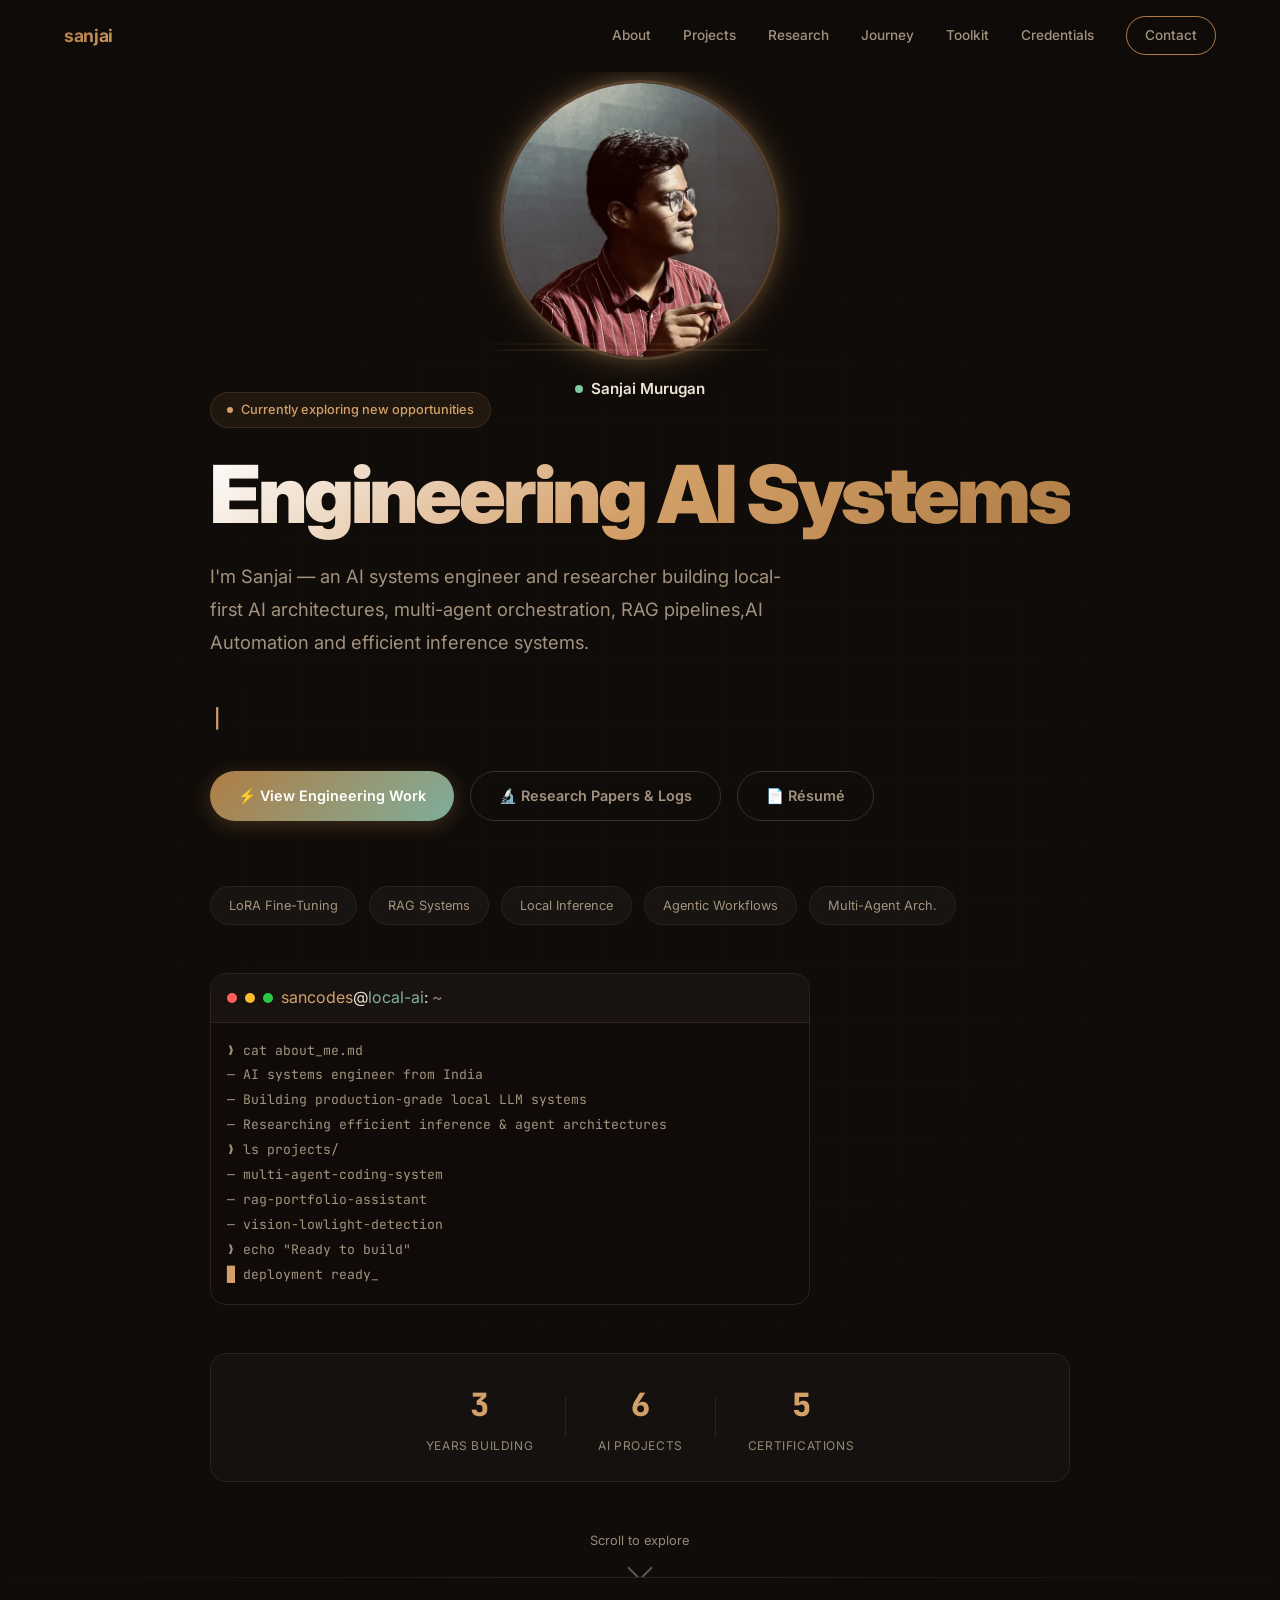
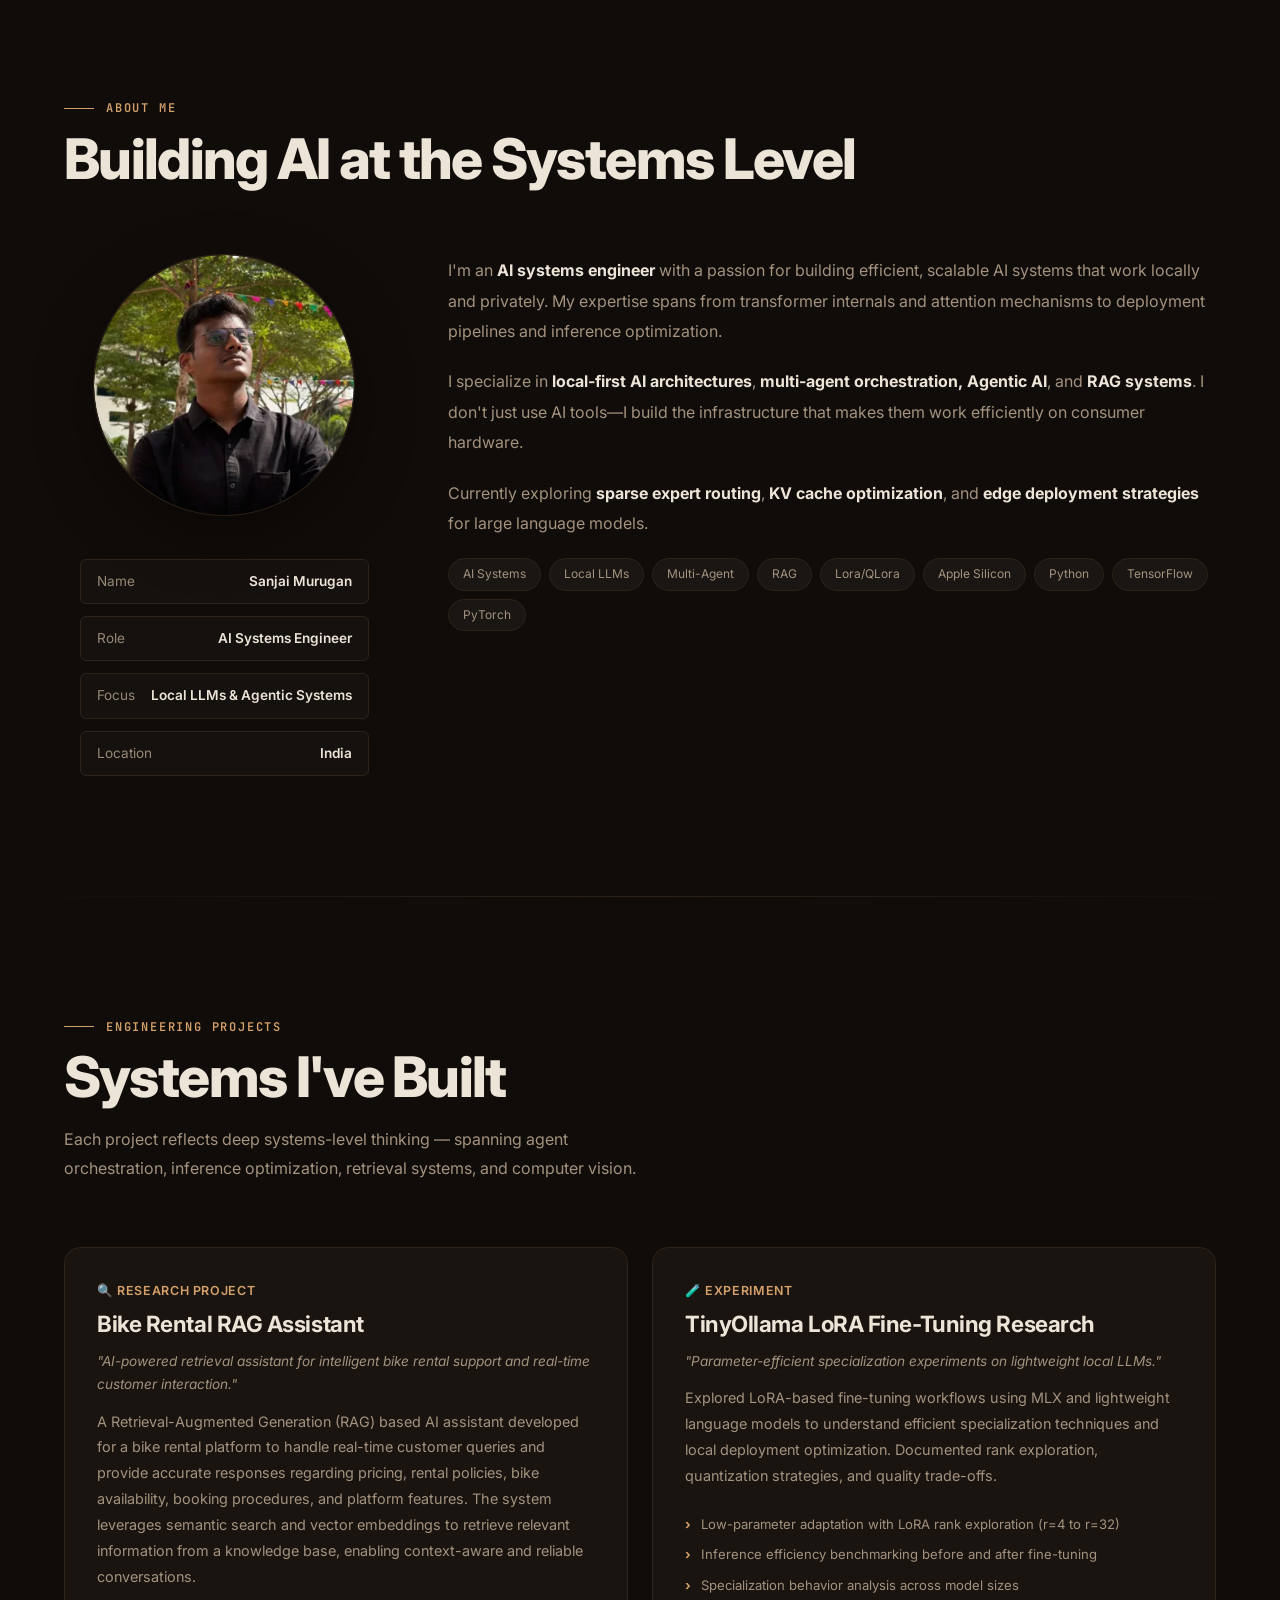
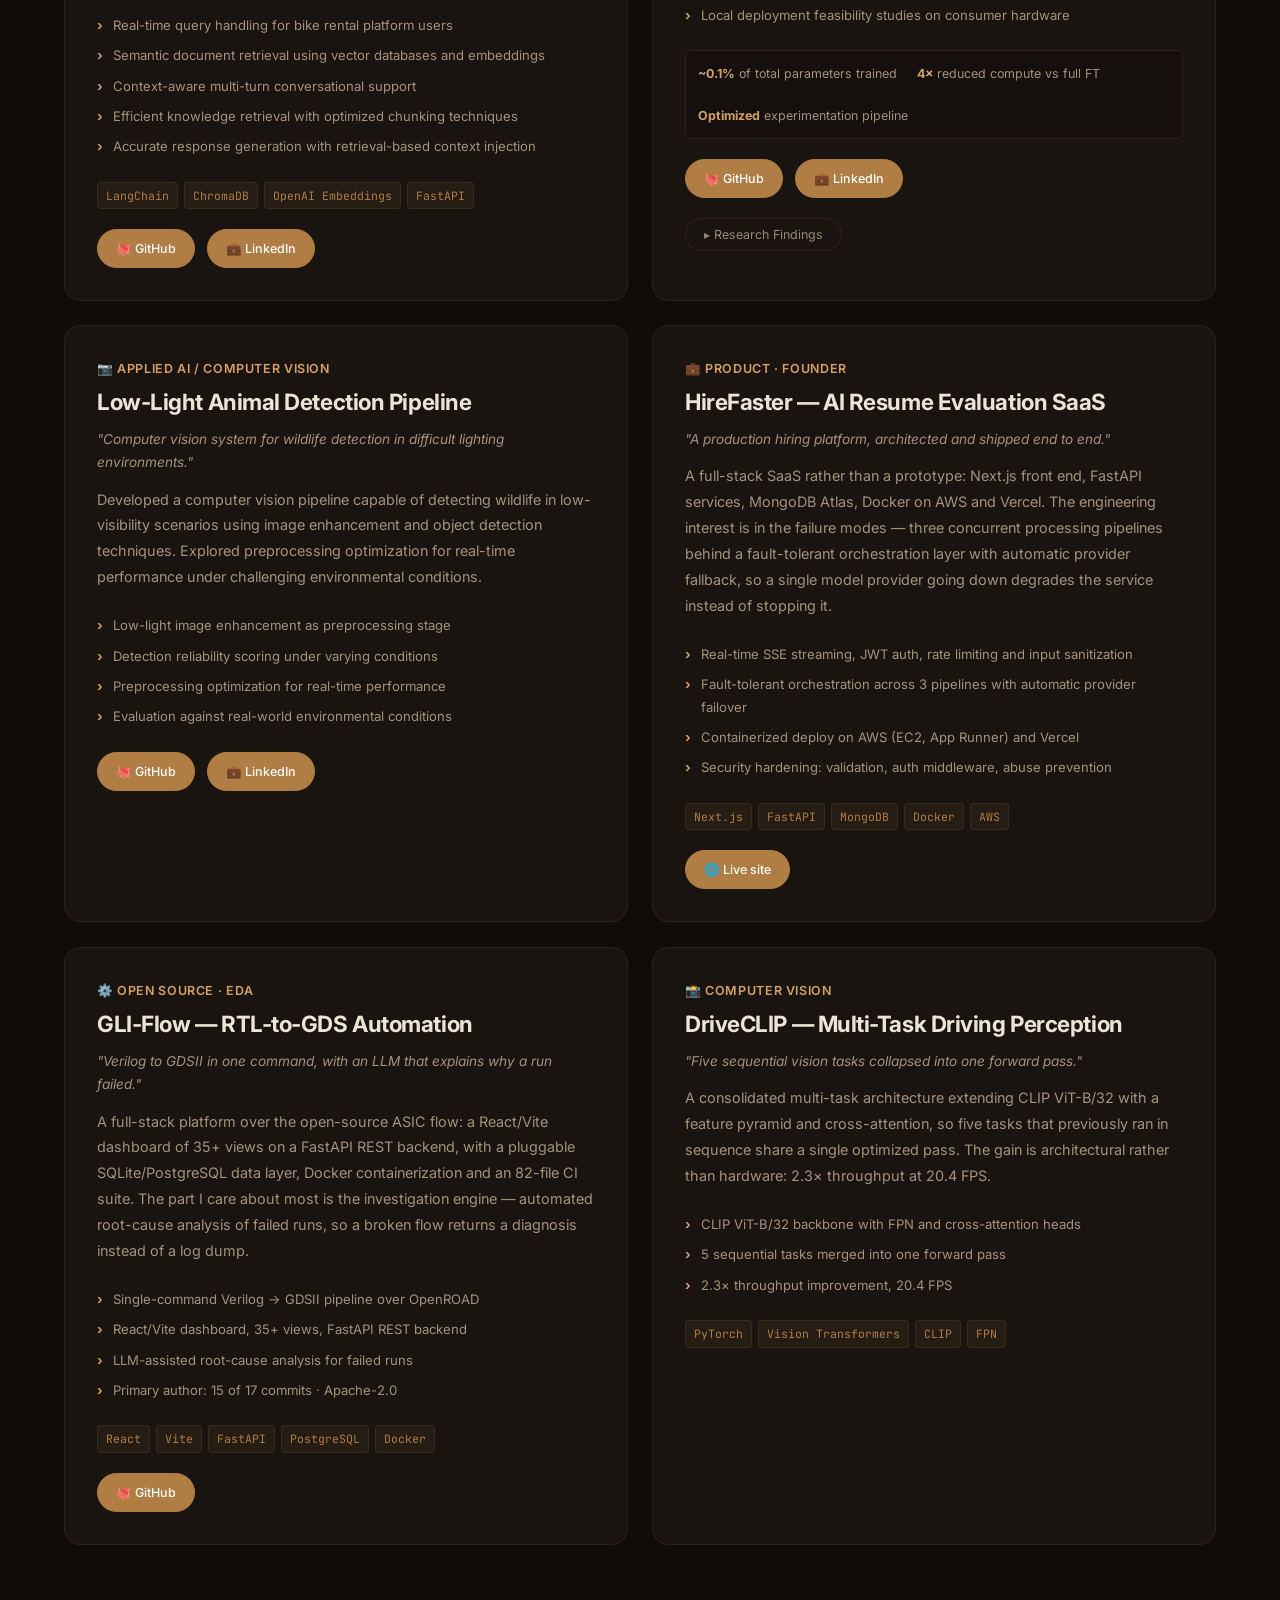
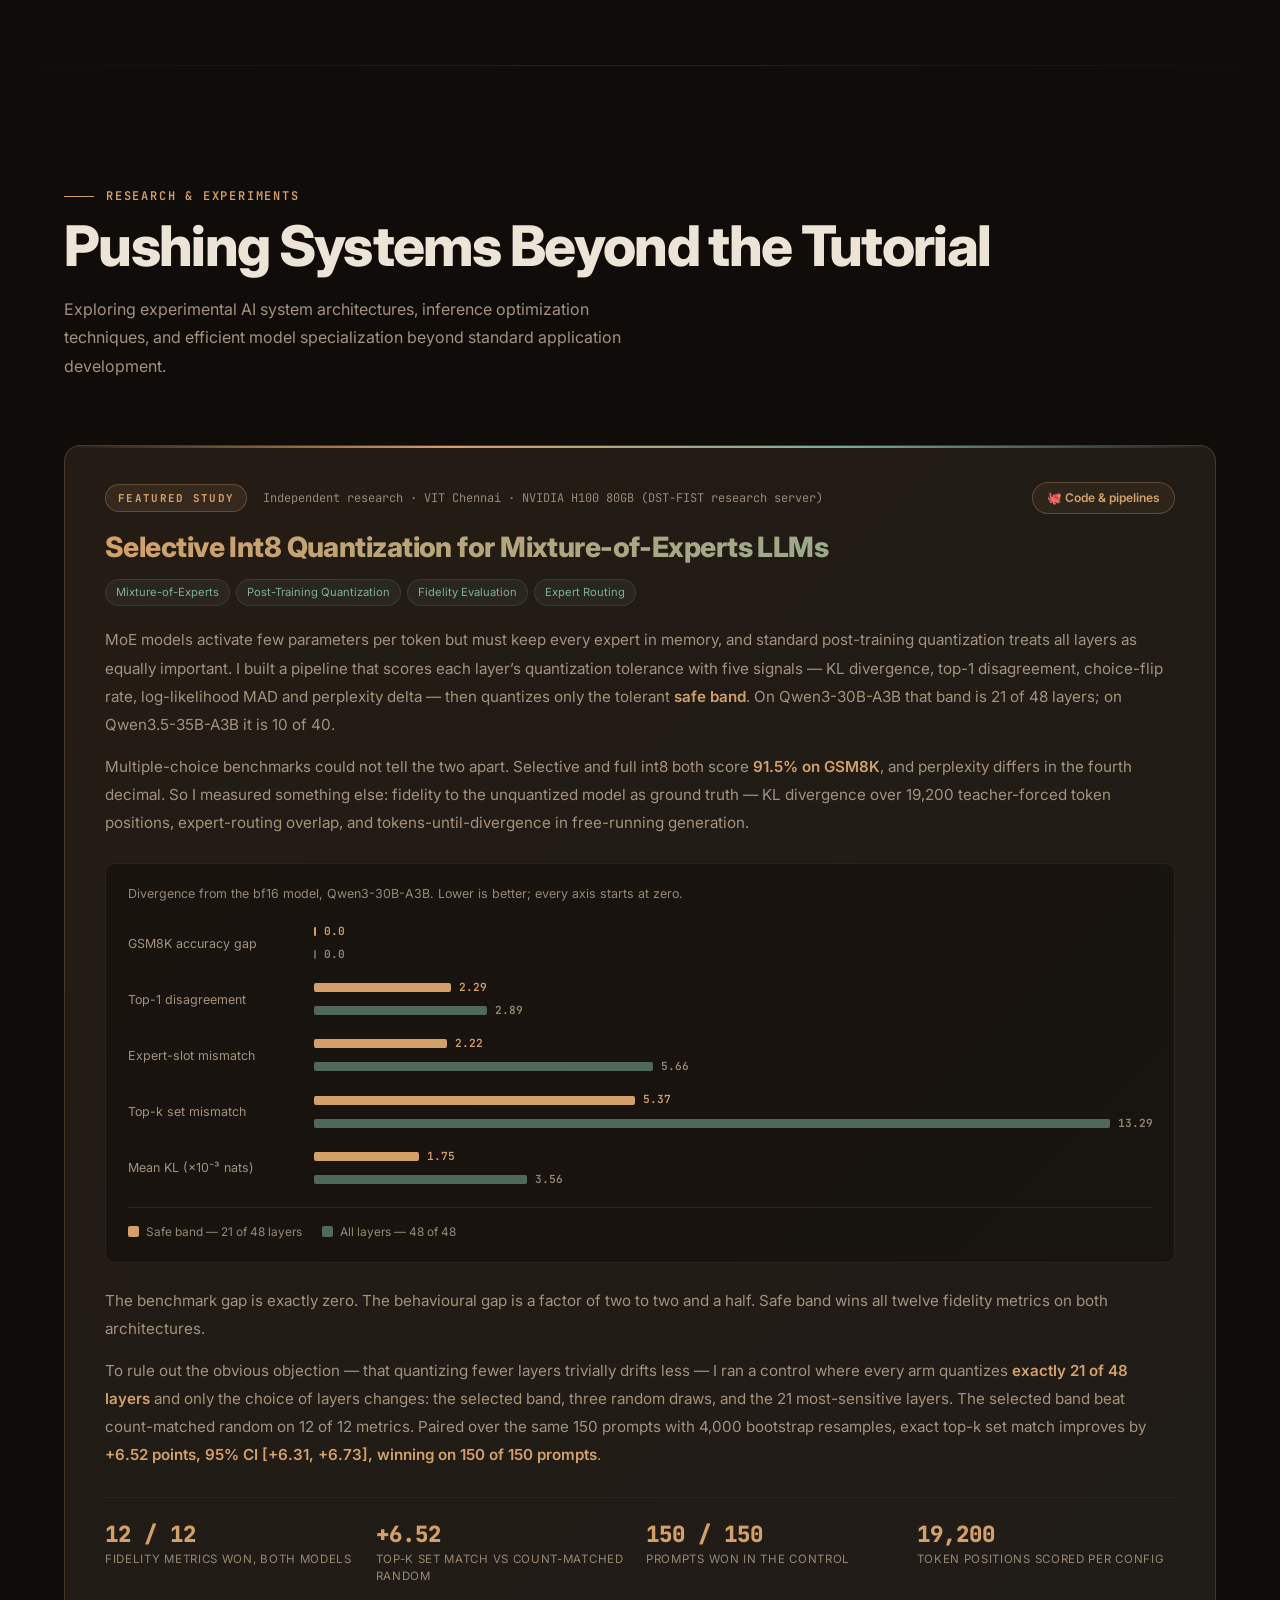
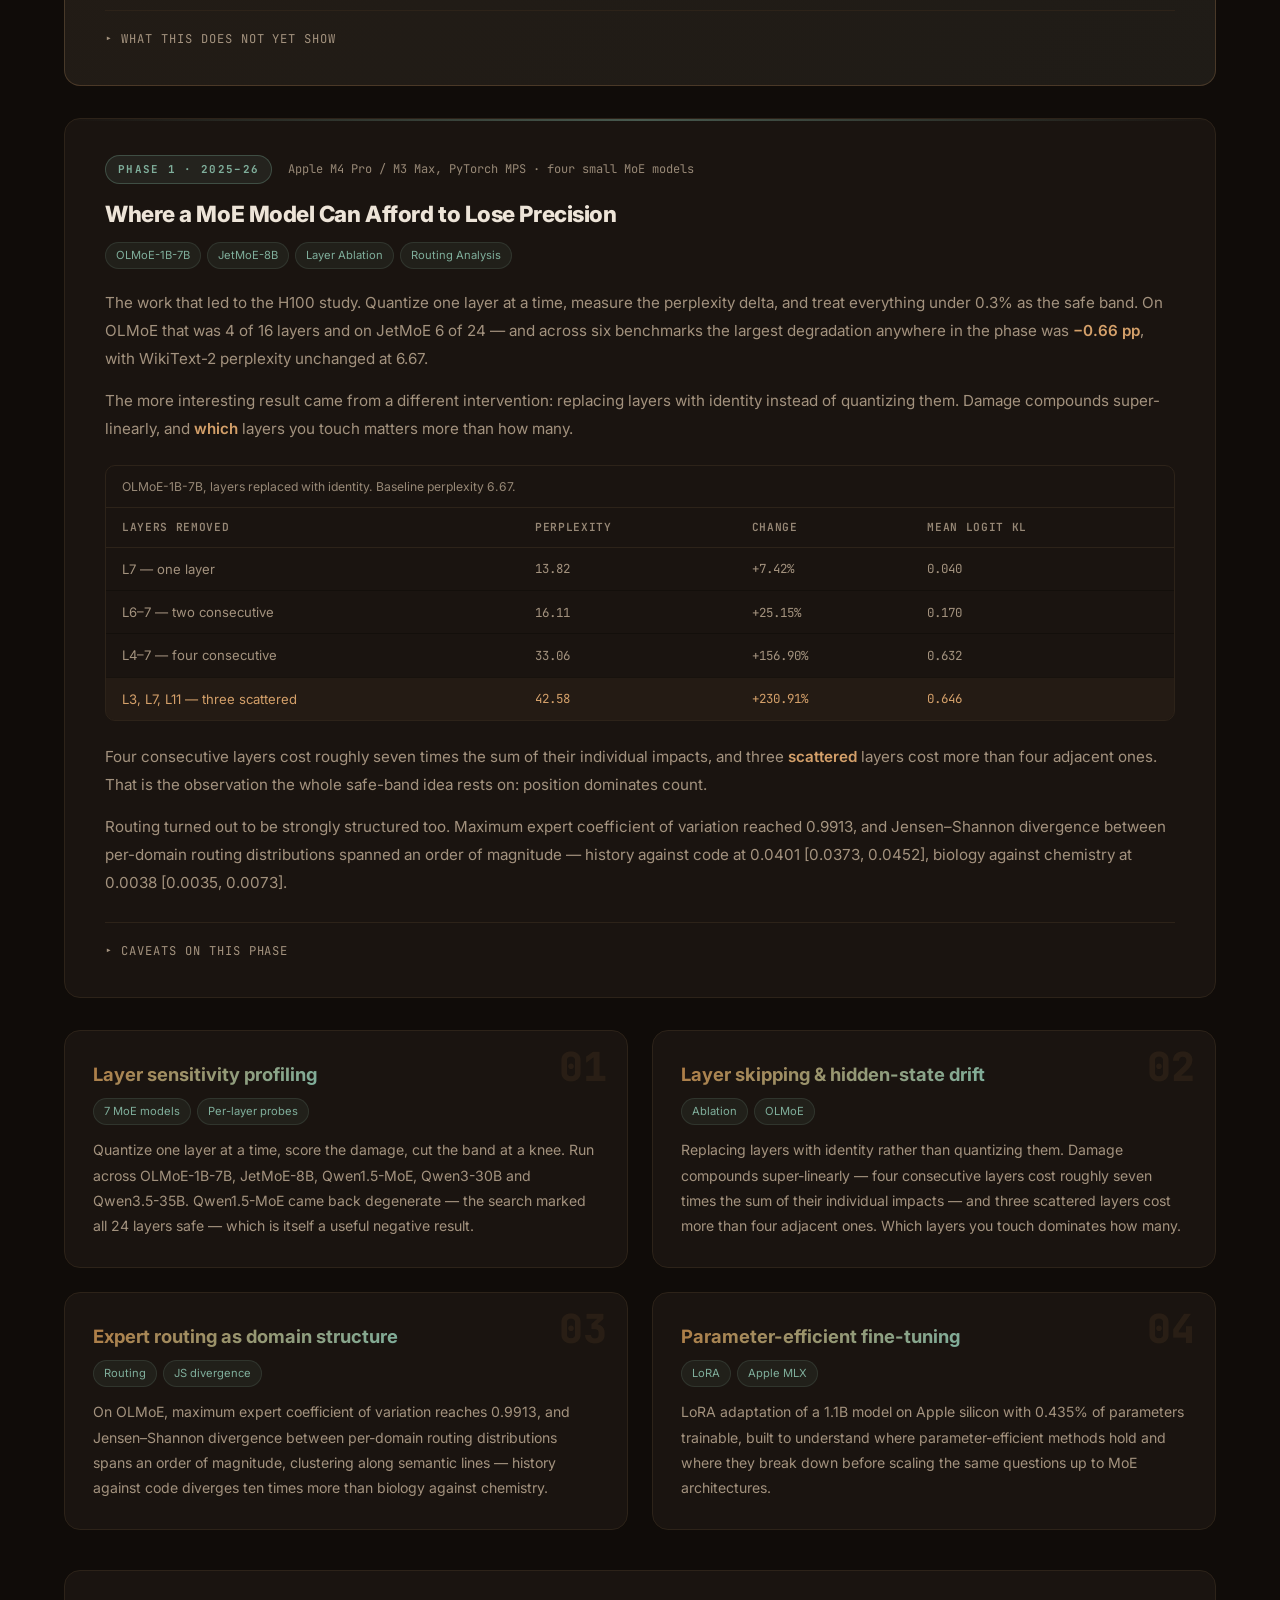
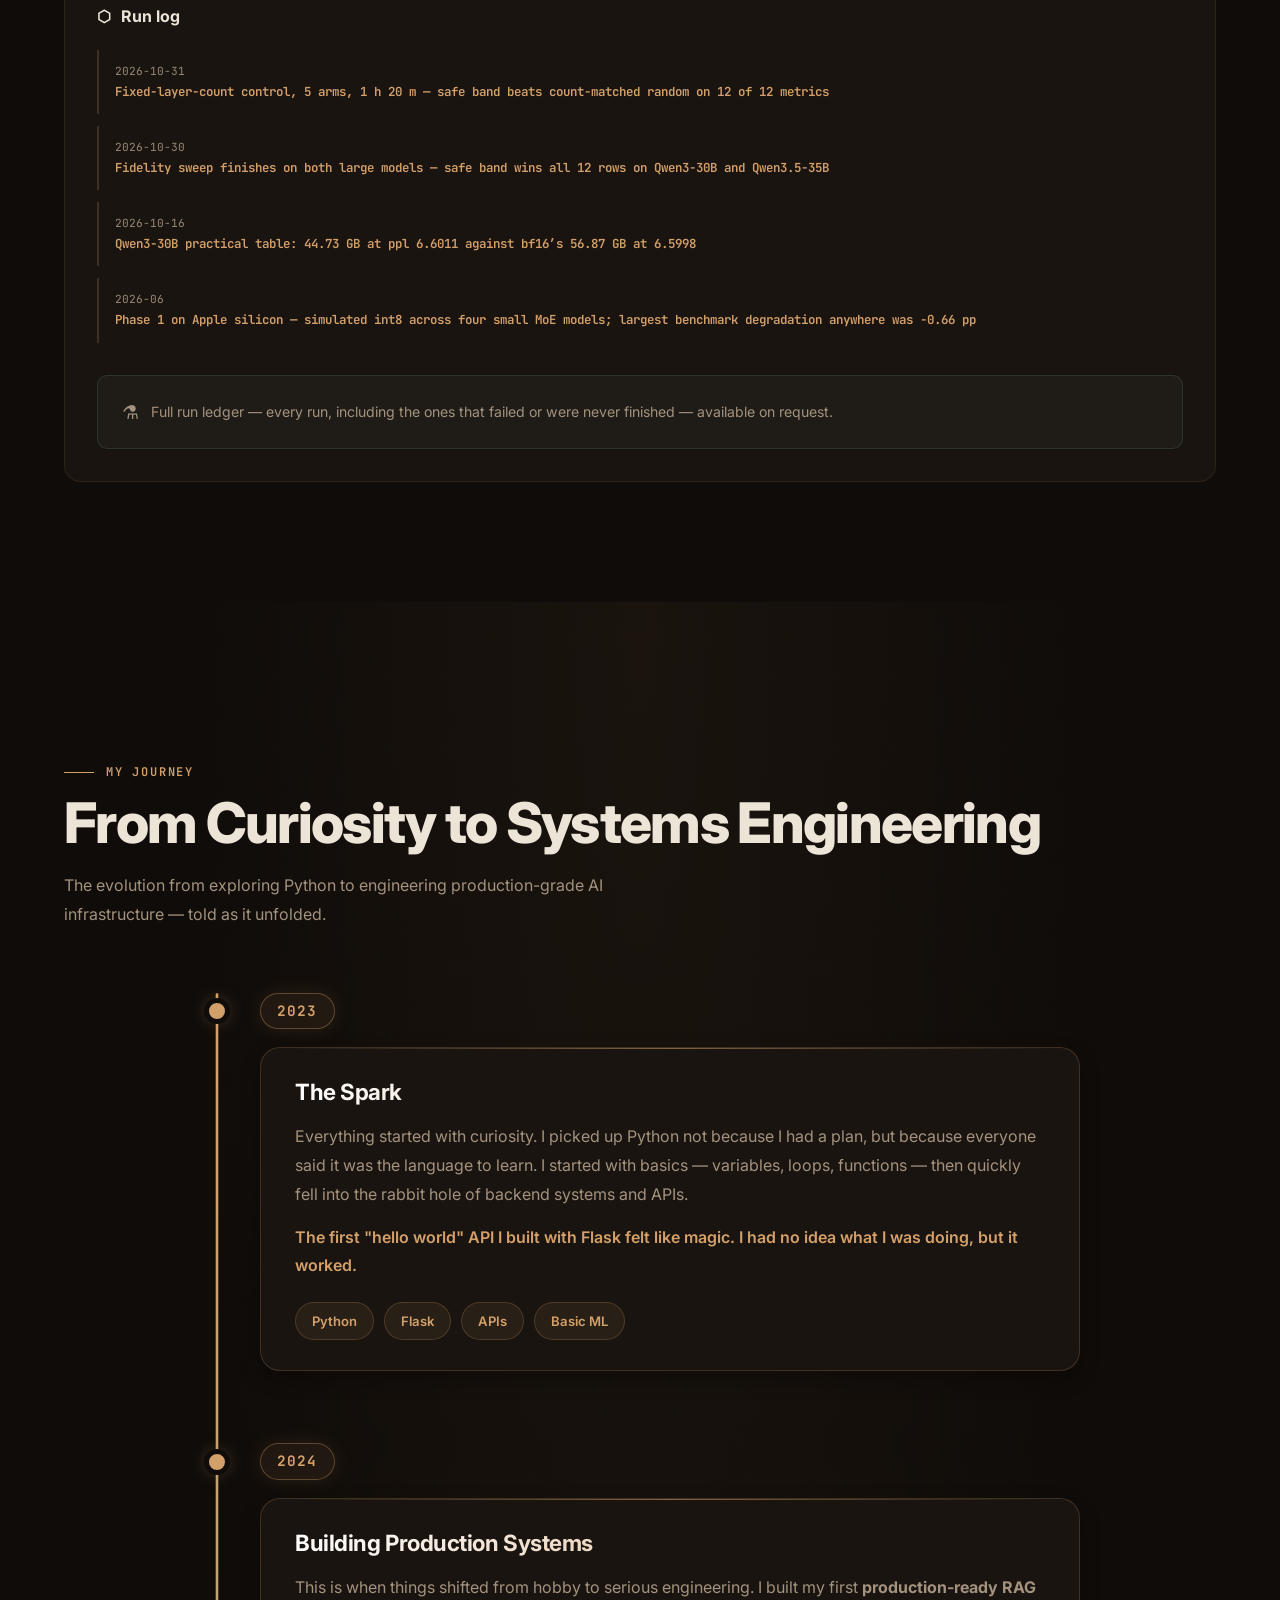
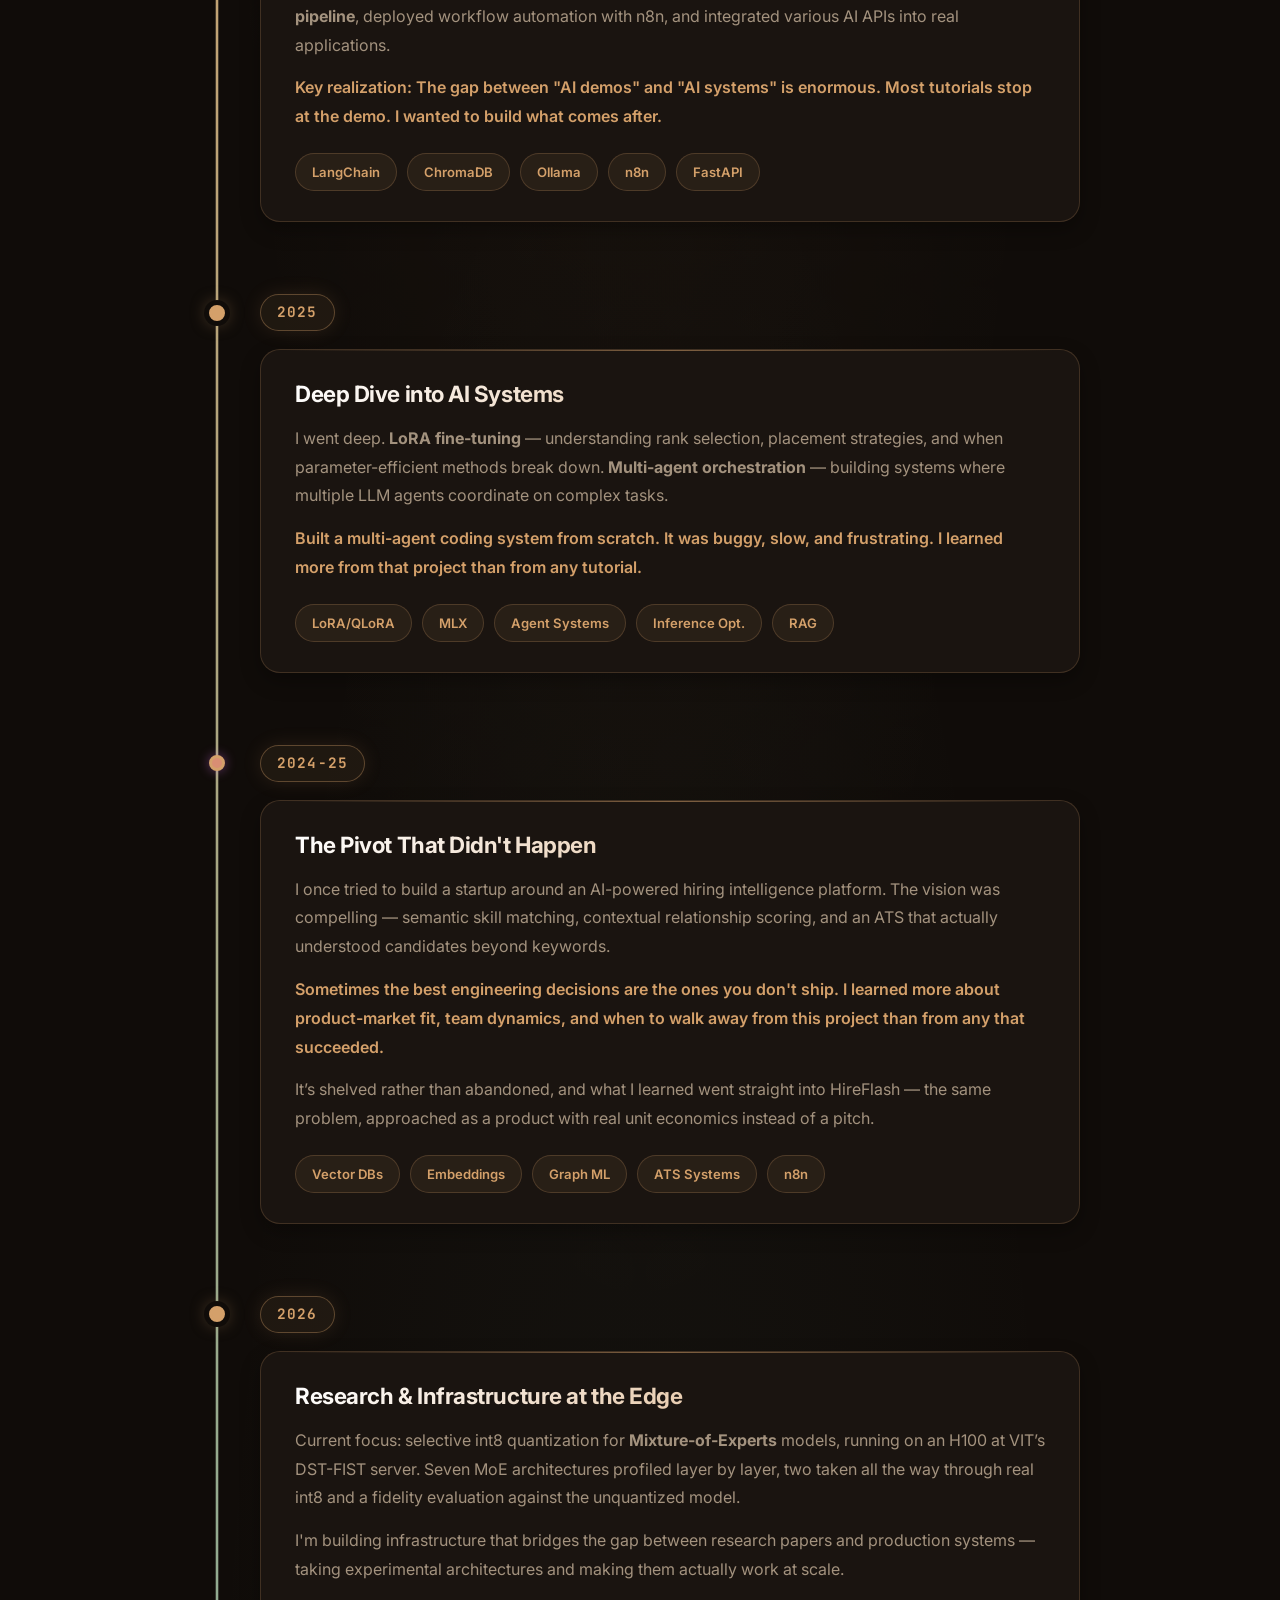
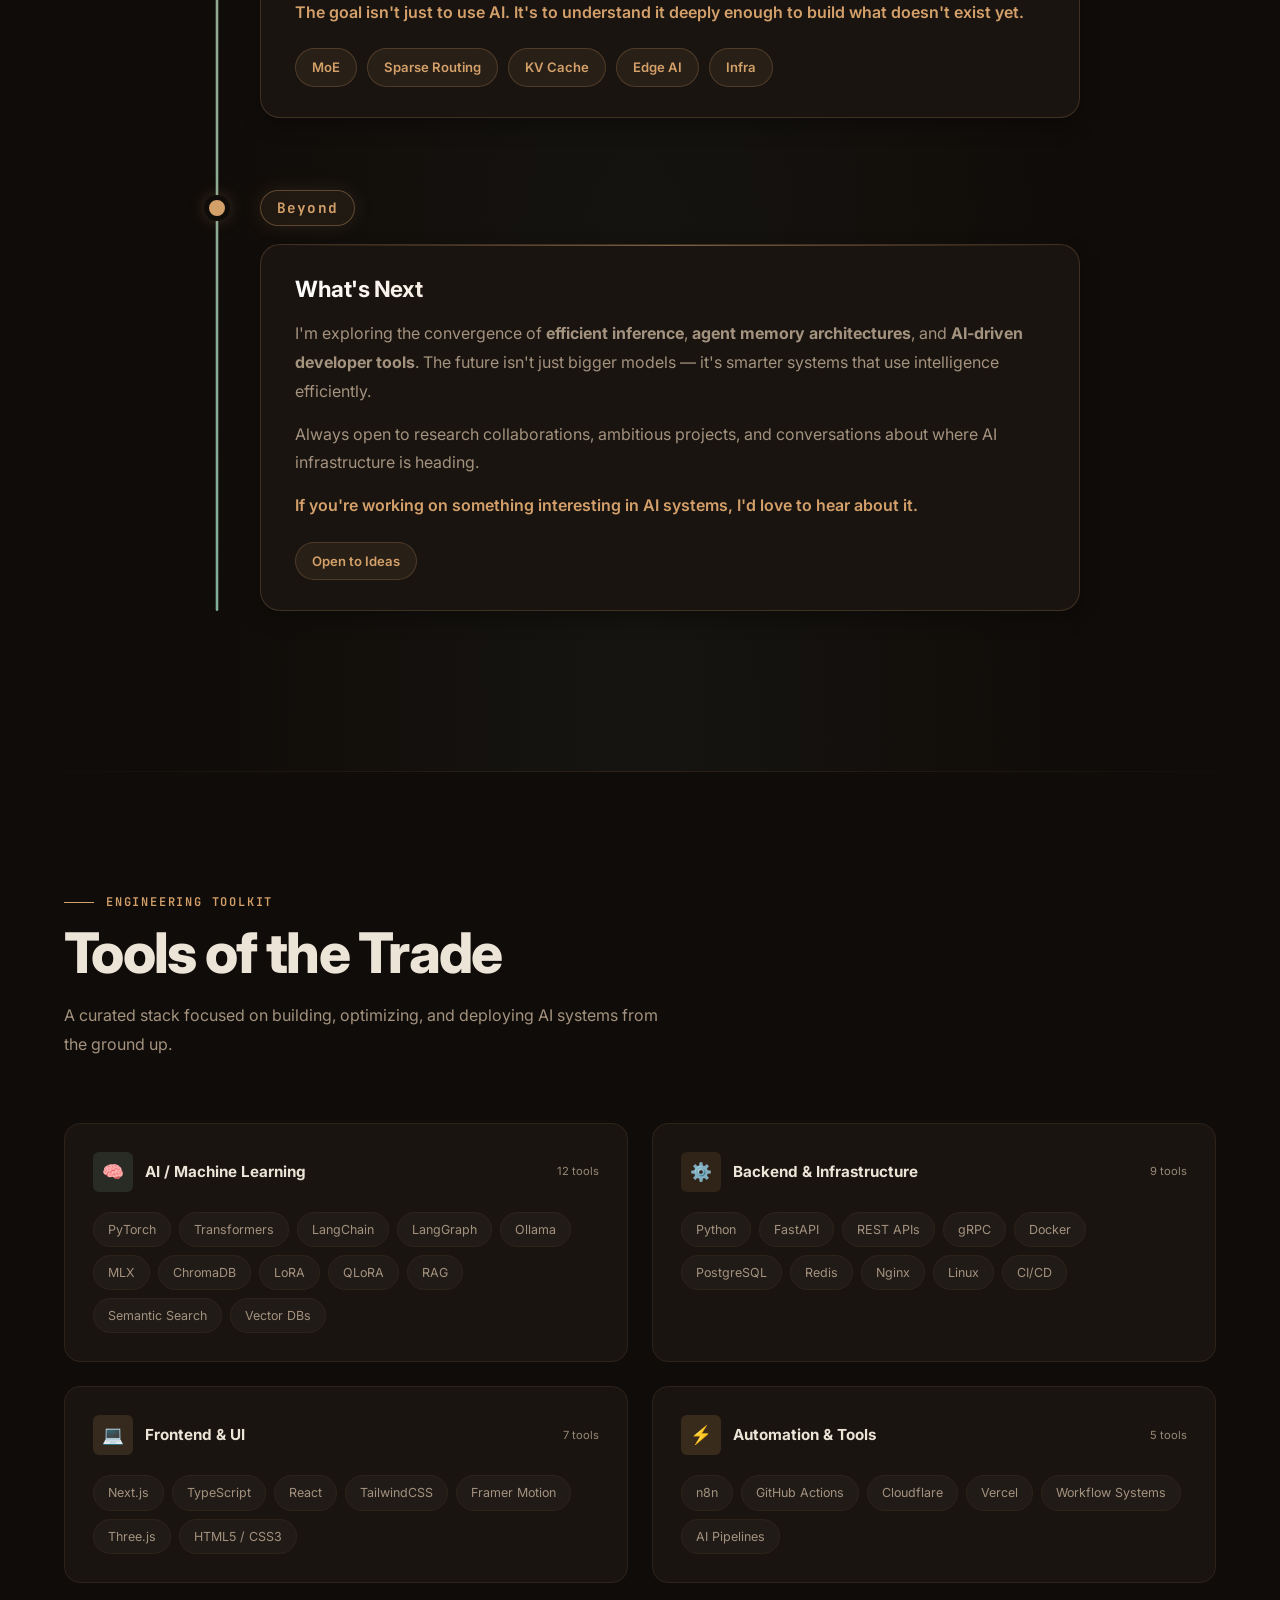
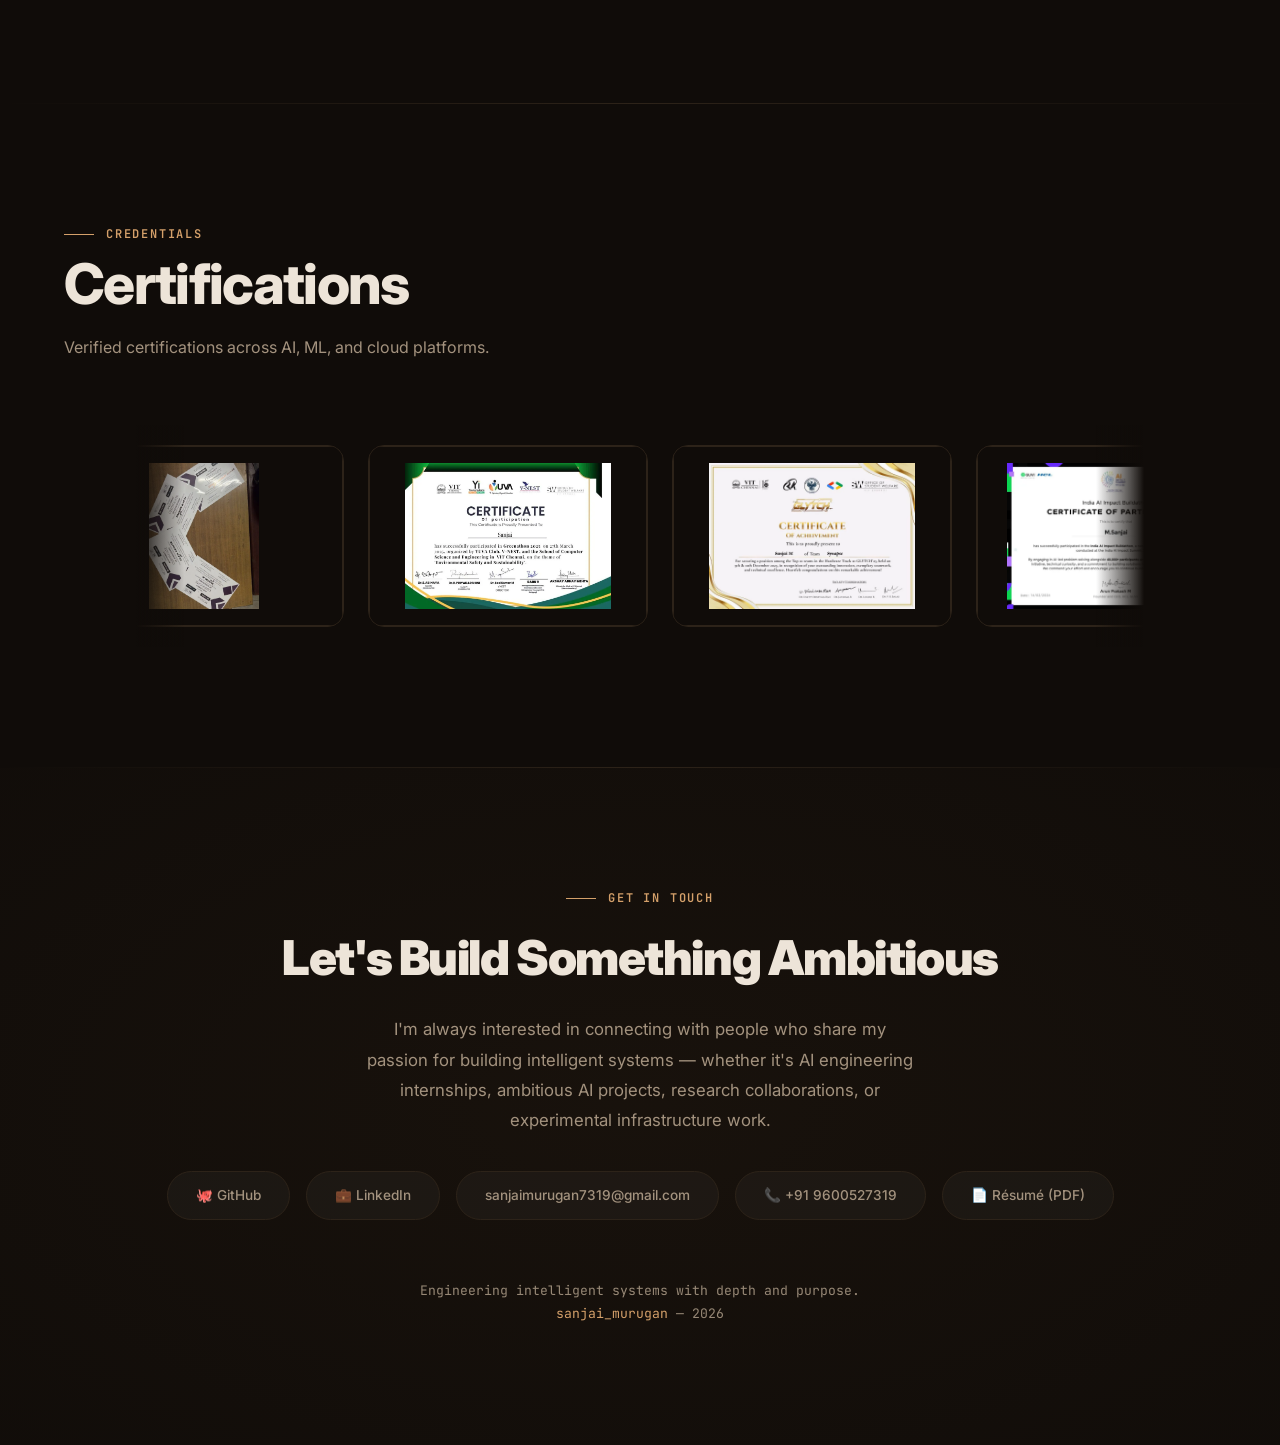
==== index.html @ 0ad4177a "Add Phase 1 study, three real projects, repo links and the résumé Phase 1 as a second study, from th" ====
<!DOCTYPE html>
<html lang="en">
<head>
<meta charset="UTF-8">
<meta name="viewport" content="width=device-width, initial-scale=1.0">
<title>Sanjai Murugan — AI Systems Engineer & Researcher</title>
<meta name="description" content="Sanjai Murugan — AI systems engineer and researcher building local-first AI architectures, multi-agent orchestration, RAG pipelines and efficient inference systems.">
<meta name="theme-color" content="#0a0a0f">
<link rel="preconnect" href="https://fonts.googleapis.com">
<link rel="preconnect" href="https://fonts.gstatic.com" crossorigin>
<link rel="preload" as="image" href="img/avatar-560.webp" type="image/webp" fetchpriority="high">
<link rel="stylesheet" href="style.css?v=15">
<link rel="stylesheet" media="print" onload="this.media='all'" href="https://fonts.googleapis.com/css2?family=Inter:wght@300;400;500;600;700;800;900&family=JetBrains+Mono:wght@400;500;700&display=swap">
<noscript><link rel="stylesheet" href="https://fonts.googleapis.com/css2?family=Inter:wght@300;400;500;600;700;800;900&family=JetBrains+Mono:wght@400;500;700&display=swap"></noscript>
<script>
  /* Scroll-reveal hides content until JS reveals it again, so only arm it when
     JS is actually running — and disarm it if script.js never gets to start
     (blocked, failed request, parse error), rather than leaving a blank page. */
  document.documentElement.classList.add('js');
  setTimeout(function () {
    if (!window.__portfolioReady) document.documentElement.classList.remove('js');
  }, 3000);
</script>
</head>
<body>

<!-- Noise Overlay -->
<div class="noise-overlay"></div>

<!-- Custom Cursor -->
<div class="custom-cursor" id="cursor"></div>
<div class="cursor-dot" id="cursorDot"></div>

<!-- Loading Screen -->
<div id="loader">
  <div class="loader-avatar">
    <picture>
      <source srcset="img/avatar-240.webp" type="image/webp">
      <img src="img/avatar-240.jpg" alt="Sanjai Murugan" id="loader-avatar-img" width="240" height="240" decoding="async" fetchpriority="high">
    </picture>
    <div class="avatar-ring"></div>
    <div class="avatar-ring ring-2"></div>
    <div class="avatar-ring ring-3"></div>
  </div>
  <div class="loader-name">
    <span class="loader-first">sanjai</span><span class="loader-accent">_</span><span class="loader-last">murugan</span>
  </div>
  <div class="loader-title">AI Systems Engineer</div>
  <div class="loader-bar"><div class="loader-fill"></div></div>
  <div class="loader-subtitle">Initializing neural pathways...</div>
</div>


<!-- Command Palette -->
<div id="cmd-palette">
  <div class="cmd-input-wrap">
    <span class="cmd-icon">⌨</span>
    <input type="text" id="cmd-input" placeholder="Search sections, projects, research..." autofocus>
  </div>
  <div class="cmd-results">
    <div class="cmd-result" onclick="scrollToSection('hero')">
      <span>🏠</span> Home <kbd>⌘+1</kbd>
    </div>
    <div class="cmd-result" onclick="scrollToSection('about')">
      <span>👤</span> About Me <kbd>⌘+2</kbd>
    </div>
    <div class="cmd-result" onclick="scrollToSection('projects')">
      <span>🚀</span> Engineering Projects <kbd>⌘+3</kbd>
    </div>
    <div class="cmd-result" onclick="scrollToSection('research')">
      <span>🔬</span> Research <kbd>⌘+4</kbd>
    </div>
    <div class="cmd-result" onclick="scrollToSection('journey')">
      <span>🛤️</span> My Journey <kbd>⌘+6</kbd>
    </div>
    <div class="cmd-result" onclick="scrollToSection('techstack')">
      <span>⚙️</span> Engineering Toolkit <kbd>⌘+7</kbd>
    </div>
    <div class="cmd-result" onclick="scrollToSection('certifications')">
      <span>📜</span> Credentials <kbd>⌘+8</kbd>
    </div>
    <div class="cmd-result" onclick="scrollToSection('contact')">
      <span>📡</span> Get in Touch <kbd>⌘+9</kbd>
    </div>
  </div>
  <div class="cmd-footer">
    <span><kbd>Esc</kbd> Close</span>
    <span><kbd>↑↓</kbd> Navigate</span>
    <span><kbd>⌘+K</kbd> Open palette</span>
  </div>
</div>

<!-- Navigation -->
<nav id="navbar">
  <div class="nav-inner">
    <a href="#hero" class="nav-logo">sanjai<span>.dev</span></a>
    <div class="nav-links" id="navLinks">
      <a href="#about">About</a>
      <a href="#projects">Projects</a>
      <a href="#research">Research</a>
      <a href="#journey">Journey</a>
      <a href="#techstack">Toolkit</a>
      <a href="#certifications">Credentials</a>
      <a href="#contact" class="nav-cta-link">Contact</a>
    </div>
    <button class="nav-menu-btn" id="menuBtn" aria-label="Toggle menu">
      <span></span><span></span><span></span>
    </button>
  </div>
</nav>

<!-- ==================== HERO SECTION ==================== -->
<section id="hero">
  <canvas id="hero-canvas"></canvas>
  <div class="hero-grid"></div>
  <div class="hero-particles" id="particles"></div>

  <!-- Floating gradient blobs -->
  <div class="bg-blob b1"></div>
  <div class="bg-blob b2"></div>
  <div class="bg-blob b3"></div>

  <div class="container hero-container">
    <div class="hero-left">
      <!-- Hero Photo — above headline -->
      <div class="hero-photo-container">
        <div class="photo-frame">
          <picture>
            <source srcset="img/avatar-320.webp 320w, img/avatar-560.webp 560w" sizes="(max-width: 480px) 160px, (max-width: 768px) 200px, 280px" type="image/webp">
            <img src="img/avatar-560.jpg" srcset="img/avatar-320.jpg 320w, img/avatar-560.jpg 560w" sizes="(max-width: 480px) 160px, (max-width: 768px) 200px, 280px" alt="Sanjai Murugan" class="hero-photo" width="560" height="560" decoding="async" fetchpriority="high">
          </picture>
          <div class="photo-glow"></div>
          <div class="photo-ring"></div>
          <div class="photo-ring ring-2"></div>
        </div>
        <div class="photo-label">
          <span class="photo-dot"></span>
          <span>Sanjai Murugan</span>
        </div>
      </div>

      <div class="hero-content">
        <div class="hero-badge">
          <span class="dot"></span>
          <span>Currently exploring new opportunities</span>
        </div>

        <h1 class="hero-headline">
          <span class="gradient-text" id="heroTitle">Engineering AI Systems</span>
        </h1>
        <p class="hero-subtitle">
          I'm Sanjai — an AI systems engineer and researcher building local-first AI architectures,
          multi-agent orchestration, RAG pipelines,AI Automation and efficient inference systems.
        </p>

        <div class="rotating-text">
          <span id="rotate-word"></span><span class="cursor-blink">|</span>
        </div>

        <div class="hero-actions">
          <a href="#projects" class="btn btn-primary">⚡ View Engineering Work</a>
          <a href="#research" class="btn btn-outline">🔬 Research Papers & Logs</a>
          <a href="M-Sanjai-Resume.pdf" target="_blank" rel="noopener" class="btn btn-ghost">&#128196; Résumé</a>
        </div>

        <!-- Floating concept tags -->
        <div class="hero-float-cards">
          <div class="float-card">LoRA Fine-Tuning</div>
          <div class="float-card">RAG Systems</div>
          <div class="float-card">Local Inference</div>
          <div class="float-card">Agentic Workflows</div>
          <div class="float-card">Multi-Agent Arch.</div>
        </div>

        <!-- Personal terminal -->
        <div class="terminal-window">
          <div class="terminal-header">
            <div class="terminal-dot r"></div>
            <div class="terminal-dot y"></div>
            <div class="terminal-dot g"></div>
            <span class="terminal-path">
              <span style="color: var(--accent-cyan);">sancodes</span>@<span style="color: var(--accent-purple);">local-ai</span>: <span style="color: var(--text-muted);">~</span>
            </span>
          </div>
          <div class="terminal-body" id="terminalBody">
            <div class="terminal-line"><span class="terminal-prompt">❯</span> cat about_me.md</div>
            <div class="terminal-line"><span class="terminal-output">— AI systems engineer from India</span></div>
            <div class="terminal-line"><span class="terminal-output">— Building production-grade local LLM systems</span></div>
            <div class="terminal-line"><span class="terminal-output">— Researching efficient inference & agent architectures</span></div>
            <div class="terminal-line"><span class="terminal-prompt">❯</span> ls projects/</div>
            <div class="terminal-line"><span class="terminal-output">— multi-agent-coding-system</span></div>
            <div class="terminal-line"><span class="terminal-output">— rag-portfolio-assistant</span></div>
            <div class="terminal-line"><span class="terminal-output">— vision-lowlight-detection</span></div>
            <div class="terminal-line"><span class="terminal-prompt">❯</span> echo "Ready to build"</div>
            <div class="terminal-line"><span style="color: var(--accent-cyan);">█</span> <span class="terminal-blink">deployment ready_</span></div>
          </div>
        </div>
      </div>
    </div>

    <!-- Stats strip -->
    <div class="hero-stats">
      <div class="stat-item">
        <div class="stat-number" id="metric-years" data-target="3">0</div>
        <div class="stat-label">Years Building</div>
      </div>
      <div class="stat-divider"></div>
      <div class="stat-item">
        <div class="stat-number" id="metric-projects" data-target="6">0</div>
        <div class="stat-label">AI Projects</div>
      </div>
      <div class="stat-divider"></div>
      <div class="stat-item">
        <div class="stat-number" id="metric-certs" data-target="5">0</div>
        <div class="stat-label">Certifications</div>
      </div>

    </div>

    <div class="scroll-indicator">
      <span>Scroll to explore</span>
      <div class="scroll-arrow"></div>
    </div>
  </div>
</section>

<div class="section-divider"></div>

<!-- ==================== ABOUT SECTION ==================== -->
<section id="about">
  <div class="container">
    <div class="section-header fade-up">
      <div class="section-label">About Me</div>
      <h2 class="section-title">Building AI at the Systems Level</h2>
    </div>

    <div class="about-content">
      <div class="about-image fade-up">
        <div class="about-photo-wrapper">
          <picture>
            <source srcset="img/about-320.webp 320w, img/about-520.webp 520w" sizes="(max-width: 480px) 150px, (max-width: 768px) 180px, 260px" type="image/webp">
            <img src="img/about-520.png" srcset="img/about-320.png 320w, img/about-520.png 520w" sizes="(max-width: 480px) 150px, (max-width: 768px) 180px, 260px" alt="Sanjai Murugan" class="about-photo" width="520" height="520" loading="lazy" decoding="async">
          </picture>
          <div class="about-photo-border"></div>
        </div>
        <div class="about-quick-info">
          <div class="info-item">
            <span class="info-label">Name</span>
            <span class="info-value">Sanjai Murugan</span>
          </div>
          <div class="info-item">
            <span class="info-label">Role</span>
            <span class="info-value">AI Systems Engineer</span>
          </div>
          <div class="info-item">
            <span class="info-label">Focus</span>
            <span class="info-value">Local LLMs & Agentic Systems</span>
          </div>
          <div class="info-item">
            <span class="info-label">Location</span>
            <span class="info-value">India</span>
          </div>
        </div>
      </div>

      <div class="about-text fade-up">
        <p>
          I'm an <strong>AI systems engineer</strong> with a passion for building efficient, scalable AI systems that work locally and privately. My expertise spans from transformer internals and attention mechanisms to deployment pipelines and inference optimization.
        </p>
        <p>
          I specialize in <strong>local-first AI architectures</strong>, <strong>multi-agent orchestration, Agentic AI</strong>, and <strong>RAG systems</strong>. I don't just use AI tools—I build the infrastructure that makes them work efficiently on consumer hardware.
        </p>
        <p>
          Currently exploring <strong>sparse expert routing</strong>, <strong>KV cache optimization</strong>, and <strong>edge deployment strategies</strong> for large language models.
        </p>

        <div class="interest-tags">
          <span class="interest-tag">AI Systems</span>
          <span class="interest-tag">Local LLMs</span>
          <span class="interest-tag">Multi-Agent</span>
          <span class="interest-tag">RAG</span>
          <span class="interest-tag">Lora/QLora</span>
          <span class="interest-tag">Apple Silicon</span>
          <span class="interest-tag">Python</span>
          <span class="interest-tag">TensorFlow</span>
          <span class="interest-tag">PyTorch</span>
        </div>
      </div>
    </div>
  </div>
</section>

<div class="section-divider"></div>

<!-- ==================== PROJECTS SECTION ==================== -->
<section id="projects">
  <div class="container">
    <div class="section-header fade-up">
      <div class="section-label">Engineering Projects</div>
      <h2 class="section-title">Systems I've Built</h2>
      <p class="section-subtitle">
        Each project reflects deep systems-level thinking — spanning agent orchestration, inference optimization, retrieval systems, and computer vision.
      </p>
    </div>

    <div class="projects-grid">
      <!-- Project 1 -->
      

      <!-- Project 2 -->
      <div class="project-card fade-up">
        <div class="project-card-inner">
          <div class="project-tagline">🔍 Research Project</div>
          <h3 class="project-title">Bike Rental RAG Assistant</h3>

<p class="project-tagline-text">
  "AI-powered retrieval assistant for intelligent bike rental support and real-time customer interaction."
</p>

<p class="project-desc">
  A Retrieval-Augmented Generation (RAG) based AI assistant developed for a bike rental platform to handle real-time customer queries and provide accurate responses regarding pricing, rental policies, bike availability, booking procedures, and platform features. The system leverages semantic search and vector embeddings to retrieve relevant information from a knowledge base, enabling context-aware and reliable conversations.
</p>

<ul class="project-features">
  <li>Real-time query handling for bike rental platform users</li>
  <li>Semantic document retrieval using vector databases and embeddings</li>
  <li>Context-aware multi-turn conversational support</li>
  <li>Efficient knowledge retrieval with optimized chunking techniques</li>
  <li>Accurate response generation with retrieval-based context injection</li>
</ul>
          <div class="project-tech">
            <span>LangChain</span><span>ChromaDB</span><span>OpenAI Embeddings</span><span>FastAPI</span>
          </div>
          <div class="project-buttons">
            <a href="https://github.com/Sanjai-1903/rag-chatbot" target="_blank" class="project-btn primary">
              🐙 GitHub
            </a>
            <a href="https://www.linkedin.com/posts/sanjaimurugan_excited-to-share-my-latest-ai-project-activity-7401639534448480256-AIDM?utm_source=share&utm_medium=member_desktop&rcm=ACoAAE3T9sYBULkcKxxp5yqU_MCZe7HUVYP3JVc" target="_blank" class="project-btn primary">
              💼 LinkedIn 
            </a>
          </div>
        </div>
      </div>

      <!-- Project 3 -->
      <div class="project-card fade-up">
        <div class="project-card-inner">
          <div class="project-tagline">🧪 Experiment</div>
          <h3 class="project-title">TinyOllama LoRA Fine-Tuning Research</h3>
          <p class="project-tagline-text">"Parameter-efficient specialization experiments on lightweight local LLMs."</p>
          <p class="project-desc">
            Explored LoRA-based fine-tuning workflows using MLX and lightweight language models to understand efficient specialization techniques and local deployment optimization. Documented rank exploration, quantization strategies, and quality trade-offs.
          </p>
          <ul class="project-features">
            <li>Low-parameter adaptation with LoRA rank exploration (r=4 to r=32)</li>
            <li>Inference efficiency benchmarking before and after fine-tuning</li>
            <li>Specialization behavior analysis across model sizes</li>
            <li>Local deployment feasibility studies on consumer hardware</li>
          </ul>
          <div class="project-metrics">
            <div class="metric-item"><strong>~0.1%</strong> of total parameters trained</div>
            <div class="metric-item"><strong>4×</strong> reduced compute vs full FT</div>
            <div class="metric-item"><strong>Optimized</strong> experimentation pipeline</div>
          </div>
          <div class="project-buttons">
            <a href="https://github.com/Sanjai-1903/fine-tuning-SLM" target="_blank" class="project-btn primary">
              🐙 GitHub
            </a>
            <a href="https://www.linkedin.com/posts/sanjaimurugan_ai-mlx-tinyllama-activity-7392050888997031936-tYTl?utm_source=share&utm_medium=member_desktop&rcm=ACoAAE3T9sYBULkcKxxp5yqU_MCZe7HUVYP3JVc" target="_blank" class="project-btn primary">
              💼 LinkedIn 
            </a>
          </div>
          <div class="expand-section">
            <button class="expand-toggle" onclick="toggleExpand(this)">▸ Research Findings</button>
            <div class="expand-content">
              <div class="expand-inner">
                <h4>Key Findings</h4>
                <ul class="stagger-list">
                  <li>LoRA rank r=8 achieved 85% of full fine-tuning quality with <strong>97% fewer trainable parameters</strong>.</li>
                  <li>MLX on Apple Silicon proved competitive with CUDA for small-scale LoRA experiments.</li>
                  <li>Quantization-aware fine-tuning (QLoRA) enabled effective training on 6GB VRAM hardware.</li>
                </ul>
              </div>
            </div>
          </div>
        </div>
      </div>

      <!-- Project 4 -->
      <div class="project-card fade-up">
        <div class="project-card-inner">
          <div class="project-tagline">📷 Applied AI / Computer Vision</div>
          <h3 class="project-title">Low-Light Animal Detection Pipeline</h3>
          <p class="project-tagline-text">"Computer vision system for wildlife detection in difficult lighting environments."</p>
          <p class="project-desc">
            Developed a computer vision pipeline capable of detecting wildlife in low-visibility scenarios using image enhancement and object detection techniques. Explored preprocessing optimization for real-time performance under challenging environmental conditions.
          </p>
          <ul class="project-features">
            <li>Low-light image enhancement as preprocessing stage</li>
            <li>Detection reliability scoring under varying conditions</li>
            <li>Preprocessing optimization for real-time performance</li>
            <li>Evaluation against real-world environmental conditions</li>
          </ul>
          <div class="project-buttons">
            <a href="https://github.com/Sanjai-1903/animal-detection" target="_blank" class="project-btn primary">
              🐙 GitHub
            </a>
            <a href="https://www.linkedin.com/posts/sanjaimurugan_opensource-ai-computervision-activity-7344698868082610176-rFIK?utm_source=share&utm_medium=member_desktop&rcm=ACoAAE3T9sYBULkcKxxp5yqU_MCZe7HUVYP3JVc" target="_blank" class="project-btn primary">
              💼 LinkedIn 
            </a>
          </div>
        </div>
      </div>

      <!-- Project 5 -->
      <div class="project-card fade-up">
        <div class="project-card-inner">
          <div class="project-tagline">&#128188; Product &middot; Founder</div>
          <h3 class="project-title">HireFaster &mdash; AI Resume Evaluation SaaS</h3>
          <p class="project-tagline-text">"A production hiring platform, architected and shipped end to end."</p>
          <p class="project-desc">
            A full-stack SaaS rather than a prototype: Next.js front end, FastAPI services, MongoDB
            Atlas, Docker on AWS and Vercel. The engineering interest is in the failure modes &mdash;
            three concurrent processing pipelines behind a fault-tolerant orchestration layer with
            automatic provider fallback, so a single model provider going down degrades the service
            instead of stopping it.
          </p>
          <ul class="project-features">
            <li>Real-time SSE streaming, JWT auth, rate limiting and input sanitization</li>
            <li>Fault-tolerant orchestration across 3 pipelines with automatic provider failover</li>
            <li>Containerized deploy on AWS (EC2, App Runner) and Vercel</li>
            <li>Security hardening: validation, auth middleware, abuse prevention</li>
          </ul>
          <div class="project-tech">
            <span>Next.js</span><span>FastAPI</span><span>MongoDB</span><span>Docker</span><span>AWS</span>
          </div>
          <div class="project-buttons">
            <a href="https://hirefaster.giize.com" target="_blank" rel="noopener" class="project-btn primary">
              &#127760; Live site
            </a>
          </div>
        </div>
      </div>

      <!-- Project 6 -->
      <div class="project-card fade-up">
        <div class="project-card-inner">
          <div class="project-tagline">&#9881;&#65039; Open Source &middot; EDA</div>
          <h3 class="project-title">GLI-Flow &mdash; RTL-to-GDS Automation</h3>
          <p class="project-tagline-text">"Verilog to GDSII in one command, with an LLM that explains why a run failed."</p>
          <p class="project-desc">
            A full-stack platform over the open-source ASIC flow: a React/Vite dashboard of 35+ views
            on a FastAPI REST backend, with a pluggable SQLite/PostgreSQL data layer, Docker
            containerization and an 82-file CI suite. The part I care about most is the investigation
            engine &mdash; automated root-cause analysis of failed runs, so a broken flow returns a
            diagnosis instead of a log dump.
          </p>
          <ul class="project-features">
            <li>Single-command Verilog &rarr; GDSII pipeline over OpenROAD</li>
            <li>React/Vite dashboard, 35+ views, FastAPI REST backend</li>
            <li>LLM-assisted root-cause analysis for failed runs</li>
            <li>Primary author: 15 of 17 commits &middot; Apache-2.0</li>
          </ul>
          <div class="project-tech">
            <span>React</span><span>Vite</span><span>FastAPI</span><span>PostgreSQL</span><span>Docker</span>
          </div>
          <div class="project-buttons">
            <a href="https://github.com/Sanjai-1903/gli-flow-1.0" target="_blank" rel="noopener" class="project-btn primary">
              &#128025; GitHub
            </a>
          </div>
        </div>
      </div>

      <!-- Project 7 -->
      <div class="project-card fade-up">
        <div class="project-card-inner">
          <div class="project-tagline">&#128248; Computer Vision</div>
          <h3 class="project-title">DriveCLIP &mdash; Multi-Task Driving Perception</h3>
          <p class="project-tagline-text">"Five sequential vision tasks collapsed into one forward pass."</p>
          <p class="project-desc">
            A consolidated multi-task architecture extending CLIP ViT-B/32 with a feature pyramid and
            cross-attention, so five tasks that previously ran in sequence share a single optimized
            pass. The gain is architectural rather than hardware: 2.3&times; throughput at 20.4 FPS.
          </p>
          <ul class="project-features">
            <li>CLIP ViT-B/32 backbone with FPN and cross-attention heads</li>
            <li>5 sequential tasks merged into one forward pass</li>
            <li>2.3&times; throughput improvement, 20.4 FPS</li>
          </ul>
          <div class="project-tech">
            <span>PyTorch</span><span>Vision Transformers</span><span>CLIP</span><span>FPN</span>
          </div>
        </div>
      </div>
    </div>
</div>
</section>

<div class="section-divider"></div>

<!-- ==================== RESEARCH SECTION ==================== -->
<section id="research">
  <div class="container">
    <div class="section-header fade-up">
      <div class="section-label">Research & Experiments</div>
      <h2 class="section-title">Pushing Systems Beyond the Tutorial</h2>
      <p class="section-subtitle">
        Exploring experimental AI system architectures, inference optimization techniques, and efficient model specialization beyond standard application development.
      </p>
    </div>

    <!-- Featured study -->
    <article class="research-feature fade-up">
      <div class="research-feature-head">
        <span class="research-feature-badge">Featured Study</span>
        <div class="research-feature-meta">
          Independent research &middot; VIT Chennai &middot; NVIDIA H100 80GB (DST-FIST research server)
        </div>
        <a class="research-feature-link" href="https://github.com/Sanjai-1903/moe-safe-band-quantization" target="_blank" rel="noopener">&#128025; Code &amp; pipelines</a>
      </div>

      <h3 class="research-feature-title">Selective Int8 Quantization for Mixture-of-Experts LLMs</h3>

      <div class="research-tags">
        <span class="research-tag">Mixture-of-Experts</span>
        <span class="research-tag">Post-Training Quantization</span>
        <span class="research-tag">Fidelity Evaluation</span>
        <span class="research-tag">Expert Routing</span>
      </div>

      <div class="research-feature-body">
        <p>
          MoE models activate few parameters per token but must keep every expert in memory, and
          standard post-training quantization treats all layers as equally important. I built a
          pipeline that scores each layer&rsquo;s quantization tolerance with five signals &mdash; KL
          divergence, top-1 disagreement, choice-flip rate, log-likelihood MAD and perplexity delta
          &mdash; then quantizes only the tolerant <em>safe band</em>. On Qwen3-30B-A3B that band is
          21 of 48 layers; on Qwen3.5-35B-A3B it is 10 of 40.
        </p>
        <p>
          Multiple-choice benchmarks could not tell the two apart. Selective and full int8 both score
          <em>91.5% on GSM8K</em>, and perplexity differs in the fourth decimal. So I measured
          something else: fidelity to the unquantized model as ground truth &mdash; KL divergence over
          19,200 teacher-forced token positions, expert-routing overlap, and tokens-until-divergence
          in free-running generation.
        </p>
      </div>

      <figure class="research-chart">
        <figcaption>
          Divergence from the bf16 model, Qwen3-30B-A3B. Lower is better; every axis starts at zero.
        </figcaption>
        <!-- Values from fidelity_output/.../summary.json, 150 prompts x 128 positions per config. -->
        <div class="chart-rows">
          <div class="chart-row">
            <span class="chart-label">GSM8K accuracy gap</span>
            <span class="chart-bars">
              <span class="bar safe"  style="--v:0"   ><i></i><b>0.0</b></span>
              <span class="bar allq"  style="--v:0"   ><i></i><b>0.0</b></span>
            </span>
          </div>
          <div class="chart-row">
            <span class="chart-label">Top-1 disagreement</span>
            <span class="chart-bars">
              <span class="bar safe"  style="--v:2.29"><i></i><b>2.29</b></span>
              <span class="bar allq"  style="--v:2.89"><i></i><b>2.89</b></span>
            </span>
          </div>
          <div class="chart-row">
            <span class="chart-label">Expert-slot mismatch</span>
            <span class="chart-bars">
              <span class="bar safe"  style="--v:2.22"><i></i><b>2.22</b></span>
              <span class="bar allq"  style="--v:5.66"><i></i><b>5.66</b></span>
            </span>
          </div>
          <div class="chart-row">
            <span class="chart-label">Top-k set mismatch</span>
            <span class="chart-bars">
              <span class="bar safe"  style="--v:5.37"><i></i><b>5.37</b></span>
              <span class="bar allq"  style="--v:13.29"><i></i><b>13.29</b></span>
            </span>
          </div>
          <div class="chart-row">
            <span class="chart-label">Mean KL (&times;10&#8315;&#179; nats)</span>
            <span class="chart-bars">
              <span class="bar safe"  style="--v:1.75"><i></i><b>1.75</b></span>
              <span class="bar allq"  style="--v:3.56"><i></i><b>3.56</b></span>
            </span>
          </div>
        </div>
        <div class="chart-legend">
          <span><i class="sw safe"></i>Safe band &mdash; 21 of 48 layers</span>
          <span><i class="sw allq"></i>All layers &mdash; 48 of 48</span>
        </div>
      </figure>

      <div class="research-feature-body">
        <p>
          The benchmark gap is exactly zero. The behavioural gap is a factor of two to two and a half.
          Safe band wins all twelve fidelity metrics on both architectures.
        </p>
        <p>
          To rule out the obvious objection &mdash; that quantizing fewer layers trivially drifts less
          &mdash; I ran a control where every arm quantizes <em>exactly 21 of 48 layers</em> and only
          the choice of layers changes: the selected band, three random draws, and the 21
          most-sensitive layers. The selected band beat count-matched random on 12 of 12 metrics.
          Paired over the same 150 prompts with 4,000 bootstrap resamples, exact top-k set match
          improves by <em>+6.52 points, 95% CI [+6.31, +6.73], winning on 150 of 150 prompts</em>.
        </p>
      </div>

      <div class="research-feature-stats">
        <div class="rf-stat">
          <span class="rf-stat-value">12 / 12</span>
          <span class="rf-stat-label">Fidelity metrics won, both models</span>
        </div>
        <div class="rf-stat">
          <span class="rf-stat-value">+6.52</span>
          <span class="rf-stat-label">Top-k set match vs count-matched random</span>
        </div>
        <div class="rf-stat">
          <span class="rf-stat-value">150 / 150</span>
          <span class="rf-stat-label">Prompts won in the control</span>
        </div>
        <div class="rf-stat">
          <span class="rf-stat-value">19,200</span>
          <span class="rf-stat-label">Token positions scored per config</span>
        </div>
      </div>

      <details class="research-limits">
        <summary>What this does not yet show</summary>
        <div class="research-limits-body">
          <p>
            <strong>All-layer int8 is still the better memory trade.</strong> It saves 15.6 GB more
            than the safe band at equal perplexity and equal multiple-choice accuracy. The safe
            band&rsquo;s measured advantages are fidelity and throughput, not footprint.
          </p>
          <p>
            <strong>On the Qwen models the ranking may be restating depth.</strong> Spearman
            correlation between layer index and sensitivity is &minus;0.852 (30B) and &minus;0.947
            (35B), and a plain &ldquo;deepest N layers&rdquo; band recovers most of the advantage over
            random. A last-N control arm would separate the two and has not been run. On the smaller
            Phase 1 models the safe tier sat mid-network, where a depth heuristic would have picked
            the wrong layers &mdash; so depth is not a universal answer, but the Qwen result is not
            yet clean.
          </p>
          <p>
            <strong>Long-form output quality has never been measured.</strong> Every metric here is
            accuracy, perplexity, or distance from the bf16 model.
          </p>
        </div>
      </details>
    </article>

    <!-- Earlier phase -->
    <article class="research-feature secondary fade-up">
      <div class="research-feature-head">
        <span class="research-feature-badge alt">Phase 1 &middot; 2025&ndash;26</span>
        <div class="research-feature-meta">
          Apple M4 Pro / M3 Max, PyTorch MPS &middot; four small MoE models
        </div>
      </div>

      <h3 class="research-feature-title">Where a MoE Model Can Afford to Lose Precision</h3>

      <div class="research-tags">
        <span class="research-tag">OLMoE-1B-7B</span>
        <span class="research-tag">JetMoE-8B</span>
        <span class="research-tag">Layer Ablation</span>
        <span class="research-tag">Routing Analysis</span>
      </div>

      <div class="research-feature-body">
        <p>
          The work that led to the H100 study. Quantize one layer at a time, measure the perplexity
          delta, and treat everything under 0.3% as the safe band. On OLMoE that was 4 of 16 layers
          and on JetMoE 6 of 24 &mdash; and across six benchmarks the largest degradation anywhere in
          the phase was <em>&minus;0.66 pp</em>, with WikiText-2 perplexity unchanged at 6.67.
        </p>
        <p>
          The more interesting result came from a different intervention: replacing layers with
          identity instead of quantizing them. Damage compounds super-linearly, and <em>which</em>
          layers you touch matters more than how many.
        </p>
      </div>

      <div class="table-scroll">
        <table class="research-table">
          <caption>OLMoE-1B-7B, layers replaced with identity. Baseline perplexity 6.67.</caption>
          <thead>
            <tr><th scope="col">Layers removed</th><th scope="col">Perplexity</th><th scope="col">Change</th><th scope="col">Mean logit KL</th></tr>
          </thead>
          <tbody>
            <tr><td>L7 &mdash; one layer</td><td>13.82</td><td>+7.42%</td><td>0.040</td></tr>
            <tr><td>L6&ndash;7 &mdash; two consecutive</td><td>16.11</td><td>+25.15%</td><td>0.170</td></tr>
            <tr><td>L4&ndash;7 &mdash; four consecutive</td><td>33.06</td><td>+156.90%</td><td>0.632</td></tr>
            <tr class="is-callout"><td>L3, L7, L11 &mdash; three scattered</td><td>42.58</td><td>+230.91%</td><td>0.646</td></tr>
          </tbody>
        </table>
      </div>

      <div class="research-feature-body">
        <p>
          Four consecutive layers cost roughly seven times the sum of their individual impacts, and
          three <em>scattered</em> layers cost more than four adjacent ones. That is the observation
          the whole safe-band idea rests on: position dominates count.
        </p>
        <p>
          Routing turned out to be strongly structured too. Maximum expert coefficient of variation
          reached 0.9913, and Jensen&ndash;Shannon divergence between per-domain routing distributions
          spanned an order of magnitude &mdash; history against code at 0.0401 [0.0373, 0.0452],
          biology against chemistry at 0.0038 [0.0035, 0.0073].
        </p>
      </div>

      <details class="research-limits">
        <summary>Caveats on this phase</summary>
        <div class="research-limits-body">
          <p>
            <strong>The quantization was simulated.</strong> Weights were quantized then dequantized
            back to fp16 and stored that way, so it measures the precision impact only &mdash; no
            memory was actually saved and the 1.73 GB figure is theoretical. Phase 2 on the H100 is
            where real int8 was run.
          </p>
          <p>
            <strong>The router was quantized too</strong>, which contaminates any routing conclusion
            drawn from this phase.
          </p>
          <p>
            <strong>The domain-classifier result is thin.</strong> Router logits classify domain at
            95% using all 16 layers, but a keyword baseline reaches 90% on the same 20 items &mdash;
            a margin of one item. It needs a larger evaluation set before it means anything.
          </p>
        </div>
      </details>
    </article>

    <div class="research-grid">
      <div class="research-card fade-up">
        <span class="research-num">01</span>
        <h3><span>Layer sensitivity profiling</span></h3>
        <div class="research-tags">
          <span class="research-tag">7 MoE models</span>
          <span class="research-tag">Per-layer probes</span>
        </div>
        <p>Quantize one layer at a time, score the damage, cut the band at a knee. Run across OLMoE-1B-7B, JetMoE-8B, Qwen1.5-MoE, Qwen3-30B and Qwen3.5-35B. Qwen1.5-MoE came back degenerate &mdash; the search marked all 24 layers safe &mdash; which is itself a useful negative result.</p>
      </div>

      <div class="research-card fade-up">
        <span class="research-num">02</span>
        <h3><span>Layer skipping &amp; hidden-state drift</span></h3>
        <div class="research-tags">
          <span class="research-tag">Ablation</span>
          <span class="research-tag">OLMoE</span>
        </div>
        <p>Replacing layers with identity rather than quantizing them. Damage compounds super-linearly &mdash; four consecutive layers cost roughly seven times the sum of their individual impacts &mdash; and three scattered layers cost more than four adjacent ones. Which layers you touch dominates how many.</p>
      </div>

      <div class="research-card fade-up">
        <span class="research-num">03</span>
        <h3><span>Expert routing as domain structure</span></h3>
        <div class="research-tags">
          <span class="research-tag">Routing</span>
          <span class="research-tag">JS divergence</span>
        </div>
        <p>On OLMoE, maximum expert coefficient of variation reaches 0.9913, and Jensen&ndash;Shannon divergence between per-domain routing distributions spans an order of magnitude, clustering along semantic lines &mdash; history against code diverges ten times more than biology against chemistry.</p>
      </div>

      <div class="research-card fade-up">
        <span class="research-num">04</span>
        <h3><span>Parameter-efficient fine-tuning</span></h3>
        <div class="research-tags">
          <span class="research-tag">LoRA</span>
          <span class="research-tag">Apple MLX</span>
        </div>
        <p>LoRA adaptation of a 1.1B model on Apple silicon with 0.435% of parameters trainable, built to understand where parameter-efficient methods hold and where they break down before scaling the same questions up to MoE architectures.</p>
      </div>
    </div>

    <!-- Research Log -->
    <div class="research-log fade-up">
      <h3>
        <span class="log-icon">&#11041;</span>
        Run log
      </h3>
      <div class="log-entry">
        <div class="log-date">2026-10-31</div>
        <div class="log-title">Fixed-layer-count control, 5 arms, 1 h 20 m &mdash; safe band beats count-matched random on 12 of 12 metrics</div>
      </div>
      <div class="log-entry">
        <div class="log-date">2026-10-30</div>
        <div class="log-title">Fidelity sweep finishes on both large models &mdash; safe band wins all 12 rows on Qwen3-30B and Qwen3.5-35B</div>
      </div>
      <div class="log-entry">
        <div class="log-date">2026-10-16</div>
        <div class="log-title">Qwen3-30B practical table: 44.73 GB at ppl 6.6011 against bf16&rsquo;s 56.87 GB at 6.5998</div>
      </div>
      <div class="log-entry">
        <div class="log-date">2026-06</div>
        <div class="log-title">Phase 1 on Apple silicon &mdash; simulated int8 across four small MoE models; largest benchmark degradation anywhere was &minus;0.66 pp</div>
      </div>

      <div class="research-banner">
        <span class="banner-icon">&#9879;</span>
        <span>Full run ledger &mdash; every run, including the ones that failed or were never finished &mdash; available on request.</span>
      </div>
    </div>
  </div>
</section>

<!-- ==================== MY JOURNEY SECTION ==================== -->
<section id="journey">
  <div class="container">
    <div class="section-header fade-up">
      <div class="section-label">My Journey</div>
      <h2 class="section-title">From Curiosity to Systems Engineering</h2>
      <p class="section-subtitle">
        The evolution from exploring Python to engineering production-grade AI infrastructure — told as it unfolded.
      </p>
    </div>

    <div class="journey-timeline">
      <div class="timeline-line">
        <div class="timeline-progress"></div>
      </div>

      <div class="journey-phase">
        <div class="year-marker">
          <div class="year-label">2023</div>
          <div class="year-node"></div>
        </div>
        <div class="phase-content">
          <div class="phase-title">The Spark</div>
          <div class="phase-body">
            <p>Everything started with curiosity. I picked up Python not because I had a plan, but because everyone said it was the language to learn. I started with basics — variables, loops, functions — then quickly fell into the rabbit hole of backend systems and APIs.</p>
            <p class="highlight">The first "hello world" API I built with Flask felt like magic. I had no idea what I was doing, but it worked.</p>
            </div>
          <div class="phase-tech">
            <span>Python</span><span>Flask</span><span>APIs</span><span>Basic ML</span>
          </div>
        </div>
      </div>

      <div class="journey-phase">
        <div class="year-marker">
          <div class="year-label">2024</div>
          <div class="year-node"></div>
        </div>
        <div class="phase-content">
          <div class="phase-title">Building Production Systems</div>
          <div class="phase-body">
            <p>This is when things shifted from hobby to serious engineering. I built my first <strong>production-ready RAG pipeline</strong>, deployed workflow automation with n8n, and integrated various AI APIs into real applications.</p>
            <p class="highlight">Key realization: The gap between "AI demos" and "AI systems" is enormous. Most tutorials stop at the demo. I wanted to build what comes after.</p>
          </div>
          <div class="phase-tech">
            <span>LangChain</span><span>ChromaDB</span><span>Ollama</span><span>n8n</span><span>FastAPI</span>
          </div>
        </div>
      </div>

      <div class="journey-phase">
        <div class="year-marker">
          <div class="year-label">2025</div>
          <div class="year-node"></div>
        </div>
        <div class="phase-content">
          <div class="phase-title">Deep Dive into AI Systems</div>
          <div class="phase-body">
            <p>I went deep. <strong>LoRA fine-tuning</strong> — understanding rank selection, placement strategies, and when parameter-efficient methods break down. <strong>Multi-agent orchestration</strong> — building systems where multiple LLM agents coordinate on complex tasks.</p>
            <p class="highlight">Built a multi-agent coding system from scratch. It was buggy, slow, and frustrating. I learned more from that project than from any tutorial.</p>
          </div>
          <div class="phase-tech">
            <span>LoRA/QLoRA</span><span>MLX</span><span>Agent Systems</span><span>Inference Opt.</span><span>RAG</span>
          </div>
        </div>
      </div>

      <div class="journey-phase">
        <div class="year-marker">
          <div class="year-label">2024-25</div>
          <div class="year-node" style="background: var(--accent-magenta); box-shadow: 0 0 12px rgba(232,121,249,0.4);"></div>
        </div>
        <div class="phase-content">
          <div class="phase-title">The Pivot That Didn't Happen</div>
          <div class="phase-body">
            <p>I once tried to build a startup around an AI-powered hiring intelligence platform. The vision was compelling — semantic skill matching, contextual relationship scoring, and an ATS that actually understood candidates beyond keywords.</p>
            <p class="highlight">Sometimes the best engineering decisions are the ones you don't ship. I learned more about product-market fit, team dynamics, and when to walk away from this project than from any that succeeded.</p>
            <p>It&rsquo;s shelved rather than abandoned, and what I learned went straight into HireFlash &mdash; the same problem, approached as a product with real unit economics instead of a pitch.</p>
          </div>
          <div class="phase-tech">
            <span>Vector DBs</span><span>Embeddings</span><span>Graph ML</span><span>ATS Systems</span><span>n8n</span>
          </div>
        </div>
      </div>

      <div class="journey-phase">
        <div class="year-marker">
          <div class="year-label">2026</div>
          <div class="year-node"></div>
        </div>
        <div class="phase-content">
          <div class="phase-title">Research & Infrastructure at the Edge</div>
          <div class="phase-body">
            <p>Current focus: selective int8 quantization for <strong>Mixture-of-Experts</strong> models, running on an H100 at VIT&rsquo;s DST-FIST server. Seven MoE architectures profiled layer by layer, two taken all the way through real int8 and a fidelity evaluation against the unquantized model.</p>
            <p>I'm building infrastructure that bridges the gap between research papers and production systems — taking experimental architectures and making them actually work at scale.</p>
            <p class="highlight">The goal isn't just to use AI. It's to understand it deeply enough to build what doesn't exist yet.</p>
          </div>
          <div class="phase-tech">
            <span>MoE</span><span>Sparse Routing</span><span>KV Cache</span><span>Edge AI</span><span>Infra</span>
          </div>
        </div>
      </div>

      <div class="journey-phase">
        <div class="year-marker">
          <div class="year-label">Beyond</div>
          <div class="year-node"></div>
        </div>
        <div class="phase-content">
          <div class="phase-title">What's Next</div>
          <div class="phase-body">
            <p>I'm exploring the convergence of <strong>efficient inference</strong>, <strong>agent memory architectures</strong>, and <strong>AI-driven developer tools</strong>. The future isn't just bigger models — it's smarter systems that use intelligence efficiently.</p>
            <p>Always open to research collaborations, ambitious projects, and conversations about where AI infrastructure is heading.</p>
            <p class="highlight">If you're working on something interesting in AI systems, I'd love to hear about it.</p>
          </div>
          <div class="phase-tech">
            <span>Open to Ideas</span>
          </div>
        </div>
      </div>

    </div>
  </div>
</section>

<div class="section-divider"></div>

<!-- ==================== TECH STACK SECTION ==================== -->
<section id="techstack">
  <div class="container">
    <div class="section-header fade-up">
      <div class="section-label">Engineering Toolkit</div>
      <h2 class="section-title">Tools of the Trade</h2>
      <p class="section-subtitle">
        A curated stack focused on building, optimizing, and deploying AI systems from the ground up.
      </p>
    </div>

    <div class="tech-visual fade-up">
      <div class="tech-category">
        <div class="tech-cat-header">
          <div class="tech-icon ai">🧠</div>
          <div class="tech-cat-name">AI / Machine Learning</div>
          <div class="tech-cat-count">12 tools</div>
        </div>
        <div class="tech-items">
          <span class="tech-item-el">PyTorch</span>
          <span class="tech-item-el">Transformers</span>
          <span class="tech-item-el">LangChain</span>
          <span class="tech-item-el">LangGraph</span>
          <span class="tech-item-el">Ollama</span>
          <span class="tech-item-el">MLX</span>
          <span class="tech-item-el">ChromaDB</span>
          <span class="tech-item-el">LoRA</span>
          <span class="tech-item-el">QLoRA</span>
          <span class="tech-item-el">RAG</span>
          <span class="tech-item-el">Semantic Search</span>
          <span class="tech-item-el">Vector DBs</span>
        </div>
      </div>

      <div class="tech-category">
        <div class="tech-cat-header">
          <div class="tech-icon backend">⚙️</div>
          <div class="tech-cat-name">Backend & Infrastructure</div>
          <div class="tech-cat-count">9 tools</div>
        </div>
        <div class="tech-items">
          <span class="tech-item-el">Python</span>
          <span class="tech-item-el">FastAPI</span>
          <span class="tech-item-el">REST APIs</span>
          <span class="tech-item-el">gRPC</span>
          <span class="tech-item-el">Docker</span>
          <span class="tech-item-el">PostgreSQL</span>
          <span class="tech-item-el">Redis</span>
          <span class="tech-item-el">Nginx</span>
          <span class="tech-item-el">Linux</span>
          <span class="tech-item-el">CI/CD</span>
        </div>
      </div>

      <div class="tech-category">
        <div class="tech-cat-header">
          <div class="tech-icon frontend">💻</div>
          <div class="tech-cat-name">Frontend & UI</div>
          <div class="tech-cat-count">7 tools</div>
        </div>
        <div class="tech-items">
          <span class="tech-item-el">Next.js</span>
          <span class="tech-item-el">TypeScript</span>
          <span class="tech-item-el">React</span>
          <span class="tech-item-el">TailwindCSS</span>
          <span class="tech-item-el">Framer Motion</span>
          <span class="tech-item-el">Three.js</span>
          <span class="tech-item-el">HTML5 / CSS3</span>
        </div>
      </div>

      <div class="tech-category">
        <div class="tech-cat-header">
          <div class="tech-icon automation">⚡</div>
          <div class="tech-cat-name">Automation & Tools</div>
          <div class="tech-cat-count">5 tools</div>
        </div>
        <div class="tech-items">
          <span class="tech-item-el">n8n</span>
          <span class="tech-item-el">GitHub Actions</span>
          <span class="tech-item-el">Cloudflare</span>
          <span class="tech-item-el">Vercel</span>
          <span class="tech-item-el">Workflow Systems</span>
          <span class="tech-item-el">AI Pipelines</span>
        </div>
      </div>
    </div>
  </div>
</section>

<div class="section-divider"></div>


<!-- ==================== CERTIFICATIONS — INFINITE CAROUSEL ==================== -->
<section id="certifications">
  <div class="container">
    <div class="section-header fade-up">
      <div class="section-label">Credentials</div>
      <h2 class="section-title">Certifications</h2>
      <p class="section-subtitle">
        Verified certifications across AI, ML, and cloud platforms.
      </p>
    </div>

    <div class="certs-carousel-wrapper fade-up">
      <div class="certs-carousel-track" id="certCarouselTrack">
        <!-- One set of slides, then an exact duplicate: the -50% keyframe loops seamlessly. -->
        <div class="cert-slide">
          <div class="cert-card-inner">
            <picture>
              <source srcset="img/cert-deep-learning.webp" type="image/webp">
              <img src="img/cert-deep-learning.jpg" alt="Deep Learning Specialization Certificate" class="cert-image" width="900" height="636" loading="lazy" decoding="async">
            </picture>
          </div>
        </div>
        <div class="cert-slide">
          <div class="cert-card-inner">
            <picture>
              <source srcset="img/cert-aws-ml.webp" type="image/webp">
              <img src="img/cert-aws-ml.jpg" alt="AWS Certified Machine Learning Specialty" class="cert-image" width="900" height="636" loading="lazy" decoding="async">
            </picture>
          </div>
        </div>
        <div class="cert-slide">
          <div class="cert-card-inner">
            <picture>
              <source srcset="img/cert-tensorflow.webp" type="image/webp">
              <img src="img/cert-tensorflow.jpg" alt="TensorFlow Developer Certificate" class="cert-image" width="900" height="636" loading="lazy" decoding="async">
            </picture>
          </div>
        </div>
        <div class="cert-slide">
          <div class="cert-card-inner">
            <picture>
              <source srcset="img/cert-hcl-guvi.webp" type="image/webp">
              <img src="img/cert-hcl-guvi.jpg" alt="HCL GUVI Certification" class="cert-image" width="900" height="636" loading="lazy" decoding="async">
            </picture>
          </div>
        </div>
        <div class="cert-slide">
          <div class="cert-card-inner">
            <a href="certificates/M SANJAI-AGRHINOVA.pdf" target="_blank" rel="noopener" class="cert-image cert-pdf">
              <span class="cert-pdf-icon" aria-hidden="true"><svg viewBox="0 0 24 24" fill="none" stroke="currentColor" stroke-width="1.5" stroke-linecap="round" stroke-linejoin="round"><path d="M14 2.5H7A1.5 1.5 0 0 0 5.5 4v16A1.5 1.5 0 0 0 7 21.5h10a1.5 1.5 0 0 0 1.5-1.5V7z"/><path d="M14 2.5V7h4.5"/><path d="M8.75 12.5h6.5M8.75 16h4.5"/></svg></span>
              <span class="cert-pdf-name">M SANJAI — AGRHINOVA</span>
              <span class="cert-pdf-hint">Click to view PDF</span>
            </a>
          </div>
        </div>
        <div class="cert-slide" aria-hidden="true">
          <div class="cert-card-inner">
            <picture>
              <source srcset="img/cert-deep-learning.webp" type="image/webp">
              <img src="img/cert-deep-learning.jpg" alt="" class="cert-image" width="900" height="636" loading="lazy" decoding="async">
            </picture>
          </div>
        </div>
        <div class="cert-slide" aria-hidden="true">
          <div class="cert-card-inner">
            <picture>
              <source srcset="img/cert-aws-ml.webp" type="image/webp">
              <img src="img/cert-aws-ml.jpg" alt="" class="cert-image" width="900" height="636" loading="lazy" decoding="async">
            </picture>
          </div>
        </div>
        <div class="cert-slide" aria-hidden="true">
          <div class="cert-card-inner">
            <picture>
              <source srcset="img/cert-tensorflow.webp" type="image/webp">
              <img src="img/cert-tensorflow.jpg" alt="" class="cert-image" width="900" height="636" loading="lazy" decoding="async">
            </picture>
          </div>
        </div>
        <div class="cert-slide" aria-hidden="true">
          <div class="cert-card-inner">
            <picture>
              <source srcset="img/cert-hcl-guvi.webp" type="image/webp">
              <img src="img/cert-hcl-guvi.jpg" alt="" class="cert-image" width="900" height="636" loading="lazy" decoding="async">
            </picture>
          </div>
        </div>
        <div class="cert-slide" aria-hidden="true">
          <div class="cert-card-inner">
            <a href="certificates/M SANJAI-AGRHINOVA.pdf" target="_blank" rel="noopener" class="cert-image cert-pdf" tabindex="-1">
              <span class="cert-pdf-icon" aria-hidden="true"><svg viewBox="0 0 24 24" fill="none" stroke="currentColor" stroke-width="1.5" stroke-linecap="round" stroke-linejoin="round"><path d="M14 2.5H7A1.5 1.5 0 0 0 5.5 4v16A1.5 1.5 0 0 0 7 21.5h10a1.5 1.5 0 0 0 1.5-1.5V7z"/><path d="M14 2.5V7h4.5"/><path d="M8.75 12.5h6.5M8.75 16h4.5"/></svg></span>
              <span class="cert-pdf-name">M SANJAI — AGRHINOVA</span>
              <span class="cert-pdf-hint">Click to view PDF</span>
            </a>
          </div>
        </div>
      </div>
    </div>
  </div>
</section>

<div class="section-divider"></div>

<!-- ==================== CONTACT SECTION ==================== -->
<section id="contact">
  <div class="container">
    <div class="contact-content fade-up">
      <div class="section-label" style="justify-content: center;">Get in Touch</div>
      <h2 class="contact-heading">Let's Build Something Ambitious</h2>
      <p class="contact-text">
        I'm always interested in connecting with people who share my passion for building intelligent systems — whether it's AI engineering internships, ambitious AI projects, research collaborations, or experimental infrastructure work.
      </p>
      <div class="contact-list">
        <div class="contact-item">
          <a href="https://github.com/Sanjai-1903" target="_blank" rel="noopener">🐙 GitHub</a>
        </div>
        <div class="contact-item">
          <a href="https://www.linkedin.com/in/sanjaimurugan" target="_blank" rel="noopener">💼 LinkedIn</a>
        </div>
        <div class="contact-item">
          <a href="mailto:sanjaimurugan7319@gmail.com">sanjaimurugan7319@gmail.com</a>
        </div>
        <div class="contact-item">
          <a href="tel:+919600527319">📞 +91 9600527319</a>
        </div>
        <div class="contact-item">
          <a href="M-Sanjai-Resume.pdf" target="_blank" rel="noopener">&#128196; Résumé (PDF)</a>
        </div>
      </div>
      <div class="footer-text">
        Engineering intelligent systems with depth and purpose.<br>
        <span>sanjai_murugan</span> — 2026
      </div>
    </div>
  </div>
</section>

<!-- ==================== JAVASCRIPT ==================== -->
<script src="script.js?v=5" defer></script>
<script src="https://platform.linkedin.com/badges/js/profile.js" async defer type="text/javascript"></script>

</body>
</html>
---- style.css ----
/* ========== RESET & BASE ========== */
*, *::before, *::after { margin: 0; padding: 0; box-sizing: border-box; }
:root {
  /* ---- Palette: Espresso (option L) ----
     Every colour below is a token. The --*-rgb twins exist so rgba() can vary
     alpha against the same hue: rgba(var(--accent-cyan-rgb), 0.2).
     Swapping palettes means editing this block and nothing else. */

  --bg-primary: #100c09;
  --bg-secondary: #16110d;
  --bg-card: #1a1410;
  --bg-card-hover: #221a15;
  --border-color: #2d2319;
  --border-glow: #3e3024;

  --text-primary: #ede4d8;
  --text-secondary: #a3927e;
  --text-muted: #978876;

  /* Accent names are kept from the original build so every existing rule
     keeps working; only the values are new.
       cyan   -> caramel (primary)
       purple -> sage    (secondary — the cool anchor this palette needs)
       blue   -> bronze  (tertiary / watermarks)                  */
  --accent-cyan: #d4a06a;
  --accent-purple: #7fae9b;
  --accent-blue: #b07d45;
  --accent-magenta: #d98e73;
  --accent-amber: #e0b062;
  --accent-green: #7fc9a0;
  --accent-red: #d4604f;

  --bg-primary-rgb: 16, 12, 9;
  --bg-card-rgb: 26, 20, 16;
  --accent-cyan-rgb: 212, 160, 106;
  --accent-purple-rgb: 127, 174, 155;
  --accent-blue-rgb: 176, 125, 69;
  --accent-magenta-rgb: 217, 142, 115;
  --accent-amber-rgb: 224, 176, 98;

  --accent-glow-blue: rgba(var(--accent-blue-rgb), 0.3);
  --accent-glow-cyan: rgba(var(--accent-cyan-rgb), 0.25);
  --accent-glow-purple: rgba(var(--accent-purple-rgb), 0.2);
  --accent-glow-magenta: rgba(var(--accent-magenta-rgb), 0.2);

  --font-sans: 'Inter', -apple-system, BlinkMacSystemFont, sans-serif;
  --font-mono: 'JetBrains Mono', 'Fira Code', monospace;
  --radius-sm: 6px;
  --radius-md: 10px;
  --radius-lg: 16px;
  --radius-xl: 24px;
}

html { scroll-behavior: smooth; font-size: 16px; }
body {
  font-family: var(--font-sans);
  background: var(--bg-primary);
  color: var(--text-primary);
  line-height: 1.7;
  overflow-x: hidden;
  cursor: default;
}
::selection { background: var(--accent-cyan); color: #000; }
::-webkit-scrollbar { width: 6px; }
::-webkit-scrollbar-track { background: var(--bg-primary); }
::-webkit-scrollbar-thumb { background: var(--border-glow); border-radius: 3px; }
a { color: inherit; text-decoration: none; }
button { cursor: pointer; font-family: inherit; }

/* ========== CURSOR GLOW ========== */
.custom-cursor {
  width: 20px; height: 20px;
  border: 2px solid var(--accent-cyan);
  border-radius: 50%;
  position: fixed; pointer-events: none;
  z-index: 99999;
  transform: translate(-50%, -50%);
  transition: width 0.3s, height 0.3s, border-color 0.3s, box-shadow 0.3s;
  mix-blend-mode: difference;
}
.custom-cursor.hover {
  width: 40px; height: 40px;
  border-color: var(--accent-blue);
  box-shadow: 0 0 20px var(--accent-glow-blue), 0 0 40px var(--accent-glow-cyan);
}
.cursor-dot {
  width: 4px; height: 4px;
  background: var(--accent-cyan);
  border-radius: 50%;
  position: fixed; pointer-events: none;
  z-index: 99999;
  transform: translate(-50%, -50%);
  transition: background 0.3s;
}
@media (hover: none) { .custom-cursor, .cursor-dot { display: none; } }

/* ========== LOADING SCREEN ========== */
#loader {
  position: fixed; inset: 0; z-index: 999999;
  background: var(--bg-primary);
  display: flex; flex-direction: column;
  align-items: center; justify-content: center;
  transition: opacity 0.6s ease, visibility 0.6s;
}
#loader.hidden { opacity: 0; visibility: hidden; }
.loader-text {
  font-family: var(--font-mono);
  font-size: 0.9rem;
  color: var(--accent-cyan);
  margin-top: 24px;
  animation: blink 1s infinite;
}
@keyframes blink { 0%,100% { opacity: 1; } 50% { opacity: 0.3; } }
.loader-bar {
  width: 200px; height: 2px; margin-top: 16px;
  background: var(--border-color); border-radius: 1px;
  overflow: hidden;
}
.loader-fill {
  width: 0%; height: 100%;
  background: linear-gradient(90deg, var(--accent-blue), var(--accent-cyan), var(--accent-purple));
  border-radius: 1px;
  animation: load 1.5s ease-out forwards;
}
@keyframes load { to { width: 100%; } }

/* Loader Text */
.loader-name {
  font-family: var(--font-mono);
  font-size: 1.4rem; font-weight: 700;
  color: var(--text-primary);
  margin-top: 16px;
  letter-spacing: -0.02em;
}
.loader-first { color: var(--accent-blue); }
.loader-accent { color: var(--accent-cyan); margin: 0 2px; }
.loader-last { color: var(--accent-purple); }
.loader-title {
  font-family: var(--font-mono);
  font-size: 0.95rem; color: var(--accent-cyan);
  margin-top: 8px;
  letter-spacing: 0.1em;
  text-transform: uppercase;
}
.loader-subtitle {
  font-family: var(--font-mono);
  font-size: 0.8rem; color: var(--text-muted);
  margin-top: 8px;
  animation: blink 1.5s infinite;
}

/* ========== NOISE TEXTURE ========== */
.noise-overlay {
  position: fixed; inset: 0; z-index: 9998;
  pointer-events: none;
  opacity: 0.03;
  background-image: url("data:image/svg+xml,%3Csvg viewBox='0 0 256 256' xmlns='http://www.w3.org/2000/svg'%3E%3Cfilter id='n'%3E%3CfeTurbulence type='fractalNoise' baseFrequency='0.9' numOctaves='4' stitchTiles='stitch'/%3E%3C/filter%3E%3Crect width='100%25' height='100%25' filter='url(%23n)'/%3E%3C/svg%3E");
  background-repeat: repeat;
  background-size: 256px;
}

/* ========== NAVBAR ========== */
nav {
  position: fixed; top: 0; left: 0; right: 0; z-index: 1000;
  background: rgba(var(--bg-primary-rgb), 0.85);
  backdrop-filter: blur(20px) saturate(1.5);
  -webkit-backdrop-filter: blur(20px) saturate(1.5);
  border-bottom: 1px solid transparent;
  transition: border-color 0.3s, background 0.3s;
}
nav.scrolled { border-bottom-color: var(--border-color); background: rgba(var(--bg-primary-rgb), 0.95); }
.nav-inner {
  max-width: 1200px; margin: 0 auto;
  padding: 16px 24px;
  display: flex; align-items: center; justify-content: space-between;
}
.nav-logo {
  font-size: 1.1rem; font-weight: 700;
  letter-spacing: -0.02em;
  background: linear-gradient(135deg, var(--accent-blue), var(--accent-cyan));
  -webkit-background-clip: text; -webkit-text-fill-color: transparent;
  background-clip: text;
}
.nav-logo span { font-weight: 300; opacity: 0.6; }
.nav-links { display: flex; gap: 32px; align-items: center; }
.nav-links a {
  font-size: 0.85rem; font-weight: 500;
  color: var(--text-secondary);
  transition: color 0.3s, text-shadow 0.3s;
  position: relative;
}
.nav-links a::after {
  content: ''; position: absolute;
  bottom: -4px; left: 0; width: 0; height: 1px;
  background: var(--accent-cyan);
  transition: width 0.3s;
}
.nav-links a:hover { color: var(--text-primary); text-shadow: 0 0 20px var(--accent-glow-cyan); }
.nav-links a:hover::after { width: 100%; }
/* Active section — was set as inline styles from the scroll handler. */
.nav-links a.is-active { color: var(--accent-cyan); text-shadow: 0 0 20px var(--accent-glow-cyan); }
.nav-links a.is-active::after { width: 100%; }
.nav-cta {
  padding: 8px 20px; border-radius: 100px;
  font-size: 0.8rem; font-weight: 600;
  border: 1px solid var(--accent-blue);
  color: var(--accent-blue);
  background: transparent;
  transition: all 0.3s;
}
.nav-cta:hover {
  background: var(--accent-blue);
  color: #fff;
  box-shadow: 0 0 20px var(--accent-glow-blue);
}
.nav-cta-link {
  padding: 7px 18px; border-radius: 100px;
  font-size: 0.78rem; font-weight: 600;
  border: 1px solid var(--accent-blue);
  color: var(--accent-blue);
  background: transparent;
  text-decoration: none;
  transition: all 0.3s;
  display: inline-block;
}
.nav-cta-link:hover {
  background: var(--accent-blue);
  color: #fff;
  box-shadow: 0 0 20px var(--accent-glow-blue);
}
.nav-menu-btn {
  display: none; flex-direction: column; gap: 5px;
  background: none; border: none; padding: 4px;
}
.nav-menu-btn span {
  width: 24px; height: 2px;
  background: var(--text-primary);
  transition: all 0.3s;
}
@media (max-width: 768px) {
  .nav-links { display: none; }
  .nav-links.open {
    display: flex; flex-direction: column;
    position: absolute; top: 100%; left: 0; right: 0;
    background: rgba(var(--bg-primary-rgb), 0.98);
    padding: 24px; gap: 20px;
    border-bottom: 1px solid var(--border-color);
  }
  .nav-menu-btn { display: flex; }
}

/* ========== SECTIONS COMMON ========== */
section { position: relative; }
.container {
  max-width: 1200px; margin: 0 auto;
  padding: 0 24px;
}
.section-label {
  font-family: var(--font-mono);
  font-size: 0.75rem; font-weight: 600;
  letter-spacing: 0.15em;
  text-transform: uppercase;
  color: var(--accent-cyan);
  margin-bottom: 8px;
  display: flex; align-items: center; gap: 12px;
}
.section-label::before {
  content: ''; width: 30px; height: 1px;
  background: var(--accent-cyan);
}
.section-title {
  font-size: clamp(2rem, 5vw, 3.5rem);
  font-weight: 800; letter-spacing: -0.03em;
  margin-bottom: 16px;
  line-height: 1.15;
}
.section-subtitle {
  font-size: 1rem; color: var(--text-secondary);
  max-width: 600px; line-height: 1.8;
}
.section-header {
  margin-bottom: 64px;
}

/* ========== HERO SECTION ========== */
#hero {
  min-height: 100vh;
  display: flex; align-items: center;
  position: relative;
  overflow: hidden;
  padding-top: 80px;
}
#hero-canvas {
  position: absolute; inset: 0; z-index: 0;
}
.hero-grid {
  position: absolute; inset: 0; z-index: 0;
  background-image:
    linear-gradient(rgba(var(--accent-blue-rgb), 0.03) 1px, transparent 1px),
    linear-gradient(90deg, rgba(var(--accent-blue-rgb), 0.03) 1px, transparent 1px);
  background-size: 60px 60px;
  mask-image: radial-gradient(ellipse at center, black 30%, transparent 70%);
  -webkit-mask-image: radial-gradient(ellipse at center, black 30%, transparent 70%);
}
.hero-particles {
  position: absolute; inset: 0; z-index: 0;
  overflow: hidden;
}
.particle {
  position: absolute;
  width: 2px; height: 2px;
  background: var(--accent-cyan);
  border-radius: 50%;
  opacity: 0;
}
.hero-content {
  position: relative; z-index: 2;
  max-width: 900px;
}
.hero-badge {
  display: inline-flex; align-items: center; gap: 8px;
  padding: 6px 16px;
  background: rgba(var(--accent-blue-rgb), 0.1);
  border: 1px solid rgba(var(--accent-blue-rgb), 0.2);
  border-radius: 100px;
  font-size: 0.8rem; font-weight: 500;
  color: var(--accent-cyan);
  margin-bottom: 24px;
}
.hero-badge .dot {
  width: 6px; height: 6px;
  background: var(--accent-cyan);
  border-radius: 50%;
  animation: pulse-dot 2s infinite;
}
@keyframes pulse-dot {
  0%,100% { opacity: 1; transform: scale(1); }
  50% { opacity: 0.5; transform: scale(1.5); }
}
.hero-headline {
  font-size: clamp(2.5rem, 7vw, 5rem);
  font-weight: 900; letter-spacing: -0.04em;
  line-height: 1.05;
  margin-bottom: 24px;
}
.hero-headline .gradient-text {
  background: linear-gradient(135deg, #fff 0%, var(--accent-cyan) 50%, var(--accent-blue) 100%);
  -webkit-background-clip: text; -webkit-text-fill-color: transparent;
  background-clip: text;
}
.rotating-text {
  font-family: var(--font-mono);
  font-size: clamp(1rem, 2.5vw, 1.5rem);
  color: var(--accent-cyan);
  min-height: 2em;
  margin-bottom: 24px;
  opacity: 0;
  animation: fadeSlideIn 0.5s forwards;
}
@keyframes fadeSlideIn {
  from { opacity: 0; transform: translateY(10px); }
  to { opacity: 1; transform: translateY(0); }
}
.rotating-text .cursor-blink {
  animation: blink 0.8s infinite;
}
.hero-subtitle {
  font-size: 1.15rem; color: var(--text-secondary);
  max-width: 600px; margin-bottom: 40px;
  line-height: 1.8;
}
.hero-actions { display: flex; gap: 16px; flex-wrap: wrap; margin-bottom: 64px; }
.btn {
  padding: 12px 28px; border-radius: 100px;
  font-size: 0.9rem; font-weight: 600;
  border: none; transition: all 0.3s;
  display: inline-flex; align-items: center; gap: 8px;
}
.btn-primary {
  background: linear-gradient(135deg, var(--accent-blue), var(--accent-purple));
  color: #fff;
  box-shadow: 0 4px 20px rgba(var(--accent-blue-rgb), 0.3);
}
.btn-primary:hover {
  transform: translateY(-2px);
  box-shadow: 0 8px 30px rgba(var(--accent-blue-rgb), 0.4);
}
.btn-outline {
  background: transparent;
  border: 1px solid var(--border-glow);
  color: var(--text-secondary);
}
.btn-outline:hover {
  border-color: var(--accent-cyan);
  color: var(--accent-cyan);
  box-shadow: 0 0 20px var(--accent-glow-cyan);
}
.btn-ghost {
  background: transparent;
  border: 1px solid var(--border-glow);
  color: var(--text-secondary);
}
.btn-ghost:hover {
  border-color: var(--accent-cyan);
  color: var(--accent-cyan);
  box-shadow: 0 0 20px var(--accent-glow-cyan);
}
.btn-sm { padding: 8px 18px; font-size: 0.8rem; }

/* Hero Photo */
.hero-photo-container {
  position: relative;
  width: 280px; height: 280px;
  margin: 0 auto 32px;
}
.photo-frame {
  position: relative;
  width: 100%; height: 100%;
  border-radius: 50%;
  /* No overflow:hidden here — it used to clip .photo-ring (inset:-8px/-16px)
     away entirely. The photo itself is clipped by its own border-radius. */
  border: 3px solid var(--border-glow);
  box-shadow: 0 0 40px rgba(var(--accent-cyan-rgb), 0.15), 0 0 80px rgba(var(--accent-cyan-rgb), 0.05);
}
/* <picture> is inline by default and would collapse the sized <img> inside. */
.photo-frame picture,
.about-photo-wrapper picture,
.loader-avatar picture {
  display: block;
  width: 100%; height: 100%;
}
.cert-card-inner picture { display: block; }
.hero-photo {
  width: 100%; height: 100%;
  object-fit: cover;
  object-position: center 30%;
  border-radius: 50%;
  background: var(--bg-card);
}
.photo-glow {
  position: absolute; inset: -4px;
  border-radius: 50%;
  background: linear-gradient(135deg, var(--accent-cyan), var(--accent-blue));
  opacity: 0.3;
  filter: blur(8px);
  pointer-events: none;
}
.photo-frame > :is(picture, .photo-ring) { position: relative; z-index: 1; }
.photo-ring {
  position: absolute; inset: -8px;
  pointer-events: none;
  border-radius: 50%;
  border: 1px solid rgba(var(--accent-cyan-rgb), 0.15);
  animation: ringRotate 8s linear infinite;
}
.photo-ring.ring-2 {
  inset: -16px;
  border-color: rgba(var(--accent-blue-rgb), 0.1);
  animation-duration: 12s;
  animation-direction: reverse;
}
.photo-label {
  text-align: center;
  margin-top: 16px;
  display: flex; align-items: center; justify-content: center; gap: 8px;
  font-size: 0.95rem; font-weight: 600;
  color: var(--text-primary);
}
.photo-dot {
  width: 8px; height: 8px;
  background: var(--accent-green);
  border-radius: 50%;
  animation: pulse-dot 2s infinite;
}
@keyframes ringRotate {
  from { transform: rotate(0deg); }
  to { transform: rotate(360deg); }
}

/* Hero Stats */
.hero-stats {
  display: flex; align-items: center; justify-content: center;
  gap: 32px;
  margin-top: 48px;
  padding: 24px 32px;
  background: rgba(255,255,255,0.02);
  border: 1px solid var(--border-color);
  border-radius: var(--radius-lg);
}
.stat-item {
  text-align: center;
}
.stat-number {
  font-family: var(--font-mono);
  font-size: 2rem; font-weight: 800;
  color: var(--accent-cyan);
}
.stat-label {
  font-size: 0.75rem; color: var(--text-muted);
  text-transform: uppercase; letter-spacing: 0.05em;
  margin-top: 4px;
}
.stat-divider {
  width: 1px; height: 40px;
  background: var(--border-color);
}

/* Floating Cards */
.hero-float-cards {
  display: flex; flex-wrap: wrap; gap: 12px;
  margin-bottom: 48px;
}
.float-card {
  padding: 8px 18px;
  background: rgba(255,255,255,0.03);
  border: 1px solid var(--border-color);
  border-radius: 100px;
  font-size: 0.8rem; color: var(--text-secondary);
  animation: floatUp 6s ease-in-out infinite;
  transition: all 0.3s;
}
.float-card:hover {
  border-color: var(--accent-cyan);
  color: var(--accent-cyan);
  background: rgba(var(--accent-cyan-rgb), 0.08);
}
.float-card:nth-child(2) { animation-delay: 0.5s; }
.float-card:nth-child(3) { animation-delay: 1s; }
.float-card:nth-child(4) { animation-delay: 1.5s; }
.float-card:nth-child(5) { animation-delay: 2s; }
.float-card:nth-child(6) { animation-delay: 2.5s; }
.float-card:nth-child(7) { animation-delay: 3s; }
.float-card:nth-child(8) { animation-delay: 3.5s; }
@keyframes floatUp {
  0%,100% { transform: translateY(0); }
  50% { transform: translateY(-8px); }
}

/* Terminal */
.terminal-window {
  background: rgba(var(--bg-primary-rgb), 0.9);
  border: 1px solid var(--border-color);
  border-radius: var(--radius-lg);
  overflow: hidden;
  max-width: 600px;
  margin-bottom: 40px;
}
.terminal-header {
  display: flex; align-items: center; gap: 8px;
  padding: 10px 16px;
  background: rgba(255,255,255,0.03);
  border-bottom: 1px solid var(--border-color);
}
.terminal-dot { width: 10px; height: 10px; border-radius: 50%; }
.terminal-dot.r { background: #ff5f57; }
.terminal-dot.y { background: #febc2e; }
.terminal-dot.g { background: #28c840; }
.terminal-body {
  padding: 16px;
  font-family: var(--font-mono);
  font-size: 0.82rem;
  line-height: 1.9;
  color: var(--text-secondary);
}
.terminal-line { opacity: 0; animation: typeLine 0.5s forwards; }
.terminal-line:nth-child(1) { animation-delay: 0.5s; }
.terminal-line:nth-child(2) { animation-delay: 1.2s; }
.terminal-line:nth-child(3) { animation-delay: 1.9s; }
.terminal-line:nth-child(4) { animation-delay: 2.6s; }
.terminal-line .green { color: #28c840; }
@keyframes typeLine {
  from { opacity: 0; }
  to { opacity: 1; }
}

/* Metrics Panel */
.metrics-panel {
  display: grid; grid-template-columns: repeat(4, 1fr);
  gap: 16px;
  max-width: 600px;
}
.metric-card {
  background: var(--bg-card);
  border: 1px solid var(--border-color);
  border-radius: var(--radius-md);
  padding: 16px;
  text-align: center;
  transition: all 0.3s;
}
.metric-card:hover {
  border-color: var(--accent-blue);
  box-shadow: 0 0 20px var(--accent-glow-blue);
  transform: translateY(-2px);
}
.metric-value {
  font-family: var(--font-mono);
  font-size: 1.5rem; font-weight: 800;
  color: var(--accent-cyan);
  margin-bottom: 4px;
}
.metric-label {
  font-size: 0.75rem; color: var(--text-muted);
  text-transform: uppercase; letter-spacing: 0.1em;
}
.scroll-indicator {
  /* Was position:absolute;bottom:32px, which landed on top of .hero-stats
     whenever the hero grew past the viewport (it always does). */
  display: flex; flex-direction: column; align-items: center; gap: 8px;
  margin: 48px auto 0;
  color: var(--text-muted); font-size: 0.8rem;
  pointer-events: none;
  position: relative;
  z-index: 2;
}
@media (max-width: 768px) { .scroll-indicator { display: none; } }
.scroll-arrow {
  width: 18px; height: 18px;
  border-right: 2px solid var(--text-muted);
  border-bottom: 2px solid var(--text-muted);
  transform: rotate(45deg);
  animation: arrowBounce 1.6s ease-in-out infinite;
  opacity: 0.6;
}
@keyframes arrowBounce {
  0%, 100% { transform: rotate(45deg) translate(0, 0); opacity: 0.6; }
  50% { transform: rotate(45deg) translate(4px, 4px); opacity: 1; }
}
@keyframes bounce {
  0%,100% { transform: translateX(-50%) translateY(0); }
  50% { transform: translateX(-50%) translateY(8px); }
}

/* PDF Certificate Card */
/* Matches img.cert-image: same box, same solid border, same background.
   It used to carry a dashed border and a tinted fill, which read as an empty
   placeholder slot next to the real certificates rather than a credential. */
.cert-pdf {
  display: flex; flex-direction: column;
  align-items: center; justify-content: center;
  gap: 10px; padding: 20px 16px;
  width: 100%; height: 180px;
  text-decoration: none;
  background: var(--bg-primary);
  border-radius: var(--radius-md);
  border: 1px solid var(--border-color);
  transition: border-color 0.3s, background 0.3s;
  color: inherit;
}
.cert-pdf:hover {
  background: var(--bg-card-hover);
  border-color: var(--accent-cyan);
}
.cert-pdf-icon {
  display: block;
  color: var(--accent-cyan);
}
.cert-pdf-icon svg { width: 30px; height: 30px; display: block; }
.cert-pdf-name {
  font-family: var(--font-mono);
  font-size: 0.8rem; color: var(--accent-cyan);
  text-align: center; font-weight: 600;
  line-height: 1.4;
  max-width: 100%;
}
.cert-pdf-hint {
  font-size: 0.7rem; color: var(--text-muted);
  text-align: center;
}

/* ========== ABOUT SECTION ========== */
#about {
  padding: 120px 0;
  position: relative;
}
.about-content {
  display: grid;
  grid-template-columns: 320px 1fr;
  gap: 64px;
  align-items: start;
}
.about-image {
  position: relative;
  width: 100%;
  display: flex;
  flex-direction: column;
  align-items: center;
}
@media (max-width: 900px) {
  .about-content {
    grid-template-columns: 1fr;
    gap: 40px;
  }
}
.about-photo-wrapper {
  position: relative;
  width: 260px;
  height: 260px;
  border-radius: 50%;
  overflow: hidden;
  display: flex;
  align-items: center;
  justify-content: center;
  box-shadow: 0 20px 60px rgba(0, 0, 0, 0.4), 0 0 0 1px rgba(var(--accent-cyan-rgb), 0.2);
  margin: 0 auto 24px;
}
.about-photo {
  width: 100%;
  height: 100%;
  object-fit: cover;
  border-radius: 50%;
  display: block;
}
.about-photo-border {
  position: absolute;
  inset: -3px;
  border-radius: 50%;
  border: 2px solid var(--accent-cyan);
  opacity: 0.5;
  animation: photoBorderRotate 20s linear infinite;
  pointer-events: none;
}
@keyframes photoBorderRotate {
  0% { transform: rotate(0deg); }
  100% { transform: rotate(360deg); }
}
/* ========== ABOUT QUICK INFO ========== */
.about-quick-info {
  display: flex;
  flex-direction: column;
  gap: 12px;
  margin-top: 20px;
}

.info-item {
  display: flex;
  justify-content: space-between;
  align-items: baseline;
  gap: 16px;
  padding: 10px 16px;
  background: rgba(255, 255, 255, 0.02);
  border: 1px solid var(--border-color);
  border-radius: var(--radius-sm);
  font-size: 0.85rem;
}

.info-label {
  color: var(--text-muted);
}

.info-value {
  color: var(--text-primary);
  font-weight: 600;
  text-align: right;
}
.info-label { flex-shrink: 0; }
.about-text p {
  color: var(--text-secondary);
  margin-bottom: 20px;
  font-size: 1rem;
  line-height: 1.9;
}
.about-text strong { color: var(--text-primary); }
.about-text .list-style {
  list-style: none; padding: 0;
}
.about-text .list-style li {
  position: relative; padding-left: 20px;
  color: var(--text-secondary); margin-bottom: 8px;
}
.about-text .list-style li::before {
  content: '▹'; position: absolute; left: 0;
  color: var(--accent-cyan);
}
.interest-tags {
  display: flex; flex-wrap: wrap; gap: 8px;
  margin-top: 20px;
}
.interest-tag {
  padding: 5px 14px;
  background: rgba(255,255,255,0.04);
  border: 1px solid var(--border-color);
  border-radius: 100px;
  font-size: 0.75rem; color: var(--text-secondary);
  transition: all 0.3s;
}
.interest-tag:hover {
  border-color: var(--accent-cyan);
  color: var(--accent-cyan);
  background: rgba(var(--accent-cyan-rgb), 0.06);
}
.skill-grid {
  display: grid;
  grid-template-columns: 1fr;
  gap: 16px;
}
.skill-category {
  background: var(--bg-card);
  border: 1px solid var(--border-color);
  border-radius: var(--radius-md);
  padding: 20px;
  transition: all 0.3s;
  animation: fadeInUp 0.6s ease-out forwards;
  opacity: 0;
}
.skill-category:nth-child(1) { animation-delay: 0.1s; }
.skill-category:nth-child(2) { animation-delay: 0.25s; }
.skill-category:nth-child(3) { animation-delay: 0.4s; }
.skill-category:nth-child(4) { animation-delay: 0.55s; }
@keyframes fadeInUp {
  from { opacity: 0; transform: translateY(20px); }
  to { opacity: 1; transform: translateY(0); }
}
.skill-category:hover {
  border-color: var(--border-glow);
  transform: translateY(-2px);
}
.skill-cat-title {
  font-size: 0.75rem; font-weight: 700;
  text-transform: uppercase; letter-spacing: 0.1em;
  color: var(--accent-purple);
  margin-bottom: 12px;
}
.skill-tags { display: flex; flex-wrap: wrap; gap: 8px; }
.skill-tag {
  padding: 4px 12px;
  background: rgba(255,255,255,0.04);
  border: 1px solid var(--border-color);
  border-radius: 100px;
  font-size: 0.78rem; color: var(--text-secondary);
  transition: all 0.3s;
}
.skill-tag:hover {
  border-color: var(--accent-blue);
  color: var(--accent-blue);
  background: rgba(var(--accent-blue-rgb), 0.08);
}
.skill-tag.n8n-highlight {
  border-color: rgba(var(--accent-amber-rgb), 0.4);
  color: var(--accent-amber);
  background: rgba(var(--accent-amber-rgb), 0.08);
}
.skill-tag.n8n-highlight:hover {
  border-color: var(--accent-amber);
  background: rgba(var(--accent-amber-rgb), 0.15);
  box-shadow: 0 0 12px rgba(var(--accent-amber-rgb), 0.2);
}

/* ========== PROJECTS ========== */
#projects {
  padding: 120px 0;
}
.projects-grid {
  display: grid;
  grid-template-columns: repeat(2, 1fr);
  gap: 24px;
}
@media (max-width: 768px) { .projects-grid { grid-template-columns: 1fr; } }
.project-card {
  background: var(--bg-card);
  border: 1px solid var(--border-color);
  border-radius: var(--radius-lg);
  overflow: hidden;
  transition: all 0.4s cubic-bezier(0.16, 1, 0.3, 1);
  position: relative;
}
.project-card::before {
  content: '';
  position: absolute; top: 0; left: 0; right: 0;
  height: 2px;
  background: linear-gradient(90deg, var(--accent-blue), var(--accent-cyan), var(--accent-purple));
  opacity: 0;
  transition: opacity 0.3s;
}
.project-card:hover {
  border-color: var(--border-glow);
  transform: translateY(-4px);
  box-shadow: 0 20px 60px rgba(0,0,0,0.4), 0 0 40px var(--accent-glow-blue);
}
.project-card:hover::before { opacity: 1; }
.project-card-inner { padding: 32px; }
.project-tagline {
  font-size: 0.78rem; font-weight: 600;
  color: var(--accent-cyan);
  text-transform: uppercase; letter-spacing: 0.05em;
  margin-bottom: 8px;
}
.project-tagline-text {
  font-size: 0.85rem; color: var(--text-secondary);
  font-style: italic; margin-bottom: 12px;
}
.project-title {
  font-size: 1.4rem; font-weight: 700;
  letter-spacing: -0.02em;
  margin-bottom: 12px;
  line-height: 1.3;
}
.project-desc {
  font-size: 0.9rem; color: var(--text-secondary);
  line-height: 1.8;
  margin-bottom: 20px;
}
.project-features {
  list-style: none; padding: 0; margin-bottom: 20px;
}
.project-features li {
  font-size: 0.82rem; color: var(--text-secondary);
  padding: 4px 0;
  padding-left: 16px;
  position: relative;
}
.project-features li::before {
  content: '›'; position: absolute; left: 0;
  color: var(--accent-cyan); font-weight: bold;
}
.project-tech {
  display: flex; flex-wrap: wrap; gap: 6px;
  margin-bottom: 20px;
}
.project-tech span {
  padding: 3px 8px;
  background: rgba(var(--accent-blue-rgb), 0.08);
  border: 1px solid rgba(var(--accent-blue-rgb), 0.15);
  border-radius: 4px;
  font-size: 0.72rem; font-family: var(--font-mono);
  color: var(--accent-blue);
}
.project-metrics {
  display: flex; flex-wrap: wrap; gap: 20px;
  margin-bottom: 20px;
  padding: 12px;
  background: rgba(0,0,0,0.2);
  border-radius: var(--radius-sm);
  border: 1px solid var(--border-color);
}
.metric-item {
  font-size: 0.78rem; color: var(--text-secondary);
}
.metric-item strong { color: var(--accent-cyan); }
.project-buttons { display: flex; gap: 12px; }
.project-btn {
  padding: 8px 18px;
  background: transparent;
  border: 1px solid var(--border-glow);
  border-radius: 100px;
  font-size: 0.78rem; font-weight: 500;
  color: var(--text-secondary);
  transition: all 0.3s;
}
.project-btn:hover {
  border-color: var(--accent-cyan);
  color: var(--accent-cyan);
  box-shadow: 0 0 15px var(--accent-glow-cyan);
}
.project-btn.primary {
  background: var(--accent-blue);
  border-color: var(--accent-blue);
  color: #fff;
}
.project-btn.primary:hover {
  background: var(--accent-cyan);
  box-shadow: 0 0 20px var(--accent-glow-cyan);
}

/* Expandable */
.expand-section { margin-top: 20px; }
.expand-toggle {
  background: none; border: 1px solid var(--border-color);
  color: var(--text-muted); padding: 8px 18px;
  border-radius: 100px; font-size: 0.78rem;
  transition: all 0.3s;
}
.expand-toggle:hover { border-color: var(--accent-purple); color: var(--accent-purple); }
.expand-content {
  max-height: 0; overflow: hidden;
  transition: max-height 0.5s cubic-bezier(0.16, 1, 0.3, 1);
}
.expand-content.open { max-height: 600px; }
.expand-inner {
  padding: 20px; margin-top: 16px;
  background: rgba(0,0,0,0.25);
  border-radius: var(--radius-md);
  border: 1px solid var(--border-color);
}
.expand-inner h4 {
  font-size: 0.85rem; font-weight: 600;
  color: var(--accent-purple); margin-bottom: 12px;
}
.expand-inner p, .expand-inner li {
  font-size: 0.82rem; color: var(--text-secondary);
  line-height: 1.8;
}
.expand-inner ul { padding-left: 16px; list-style: none; }
.expand-inner ul li::before { content: '▹ '; color: var(--accent-cyan); }
.arch-diagram {
  font-family: var(--font-mono); font-size: 0.75rem;
  color: var(--text-muted);
  white-space: pre;
  padding: 16px;
  background: rgba(0,0,0,0.3);
  border-radius: var(--radius-sm);
  border: 1px dashed var(--border-color);
  overflow-x: auto;
  margin-top: 12px;
  line-height: 1.6;
}

/* ========== RESEARCH ========== */
#research { padding: 120px 0; }
.research-grid {
  display: grid;
  grid-template-columns: repeat(2, 1fr);
  gap: 24px;
}
@media (max-width: 768px) { .research-grid { grid-template-columns: 1fr; } }
.research-card {
  background: var(--bg-card);
  border: 1px solid var(--border-color);
  border-radius: var(--radius-lg);
  padding: 28px;
  transition: all 0.3s;
  position: relative;
  overflow: hidden;
}
.research-card::after {
  content: '';
  position: absolute; top: 0; right: 0;
  width: 120px; height: 120px;
  background: radial-gradient(circle, var(--accent-glow-purple), transparent);
  opacity: 0;
  transition: opacity 0.3s;
}
.research-card:hover { border-color: var(--border-glow); transform: translateY(-2px); }
.research-card:hover::after { opacity: 0.4; }
.research-num {
  font-family: var(--font-mono);
  font-size: 2.5rem; font-weight: 900;
  color: rgba(var(--accent-blue-rgb), 0.1);
  position: absolute; top: 16px; right: 20px;
  line-height: 1;
  pointer-events: none;
}
.research-card h3 {
  font-size: 1.15rem; font-weight: 700;
  margin-bottom: 8px;
  /* keep the wrapped title clear of the big watermark number */
  padding-right: 64px;
}
.research-card h3 span {
  background: linear-gradient(135deg, var(--accent-blue), var(--accent-purple));
  -webkit-background-clip: text; -webkit-text-fill-color: transparent;
  background-clip: text;
}
.research-tags { display: flex; flex-wrap: wrap; gap: 6px; margin-bottom: 12px; }
.research-tag {
  padding: 3px 10px;
  background: rgba(var(--accent-purple-rgb), 0.08);
  border: 1px solid rgba(var(--accent-purple-rgb), 0.15);
  border-radius: 100px;
  font-size: 0.7rem; color: var(--accent-purple);
}
.research-card p {
  font-size: 0.88rem; color: var(--text-secondary);
  line-height: 1.8;
}

/* ========== FEATURED RESEARCH STUDY ========== */
.research-feature {
  position: relative;
  margin-bottom: 32px;
  padding: 36px 40px;
  border-radius: var(--radius-lg);
  background:
    linear-gradient(135deg, rgba(var(--accent-cyan-rgb), 0.05), rgba(var(--accent-purple-rgb), 0.05)),
    var(--bg-card);
  border: 1px solid rgba(var(--accent-cyan-rgb), 0.22);
  overflow: hidden;
}

.research-feature::before {
  content: '';
  position: absolute;
  top: 0; left: 0; right: 0;
  height: 2px;
  background: linear-gradient(90deg, transparent, var(--accent-cyan), var(--accent-purple), transparent);
}

.research-feature-head {
  display: flex;
  flex-wrap: wrap;
  align-items: center;
  gap: 12px 16px;
  margin-bottom: 16px;
}

.research-feature-badge {
  flex-shrink: 0;
  padding: 4px 12px;
  border-radius: 100px;
  font-family: var(--font-mono);
  font-size: 0.68rem;
  font-weight: 700;
  letter-spacing: 0.12em;
  text-transform: uppercase;
  color: var(--accent-cyan);
  background: rgba(var(--accent-cyan-rgb), 0.1);
  border: 1px solid rgba(var(--accent-cyan-rgb), 0.3);
}

.research-feature-meta {
  font-family: var(--font-mono);
  font-size: 0.75rem;
  line-height: 1.6;
  color: var(--text-muted);
}

.research-feature-title {
  font-size: clamp(1.3rem, 3vw, 1.75rem);
  font-weight: 800;
  letter-spacing: -0.02em;
  line-height: 1.25;
  margin-bottom: 14px;
  background: linear-gradient(135deg, var(--accent-cyan), var(--accent-purple));
  -webkit-background-clip: text;
  background-clip: text;
  -webkit-text-fill-color: transparent;
}

.research-feature .research-tags { margin-bottom: 20px; }

.research-feature-body p {
  font-size: 0.95rem;
  line-height: 1.85;
  color: var(--text-secondary);
  margin-bottom: 14px;
}

.research-feature-body p:last-child { margin-bottom: 0; }
.research-feature-body em { color: var(--accent-cyan); font-style: normal; font-weight: 600; }

.research-feature-stats {
  display: grid;
  grid-template-columns: repeat(auto-fit, minmax(150px, 1fr));
  gap: 12px;
  margin-top: 28px;
  padding-top: 24px;
  border-top: 1px solid var(--border-color);
}

.rf-stat {
  display: flex;
  flex-direction: column;
  gap: 4px;
}

.rf-stat-value {
  font-family: var(--font-mono);
  font-size: 1.4rem;
  font-weight: 800;
  color: var(--accent-cyan);
  line-height: 1.1;
}

.rf-stat-label {
  font-size: 0.72rem;
  line-height: 1.5;
  color: var(--text-muted);
  text-transform: uppercase;
  letter-spacing: 0.06em;
}

@media (max-width: 768px) {
  .research-feature { padding: 26px 22px; }
  .research-feature-body p { font-size: 0.9rem; line-height: 1.8; }
  .research-feature-stats { grid-template-columns: repeat(2, 1fr); gap: 16px 12px; }
  .rf-stat-value { font-size: 1.15rem; }
}

@media (max-width: 380px) {
  .research-feature-stats { grid-template-columns: 1fr; }
}

.log-entry .log-title em {
  color: var(--text-primary);
  font-style: normal;
  font-weight: 700;
}

/* ---- Featured-study chart ----
   A pure-CSS bar chart: each .bar carries its value in --v and the row scales
   against --chart-max. No library, no canvas, nothing to load. */
.research-chart {
  --chart-max: 14;              /* top-k set mismatch is the largest value */
  margin: 26px 0 24px;
  padding: 20px 22px;
  border: 1px solid var(--border-color);
  border-radius: var(--radius-md);
  background: rgba(var(--bg-primary-rgb), 0.5);
}

.research-chart figcaption {
  font-size: 0.78rem;
  line-height: 1.6;
  color: var(--text-muted);
  margin-bottom: 18px;
}

.chart-rows { display: flex; flex-direction: column; gap: 14px; }

.chart-row {
  display: grid;
  grid-template-columns: 170px minmax(0, 1fr);
  align-items: center;
  gap: 16px;
}

.chart-label {
  font-size: 0.78rem;
  color: var(--text-secondary);
  line-height: 1.4;
}

.chart-bars { display: flex; flex-direction: column; gap: 4px; min-width: 0; }

.bar {
  display: flex;
  align-items: center;
  gap: 8px;
  min-width: 0;
}

/* The bar itself. A zero value still shows a 2px stub so "0.0" reads as a
   measured zero rather than a missing row. */
.bar i {
  display: block;
  height: 9px;
  border-radius: 2px;
  width: calc(max(var(--v), 0.001) / var(--chart-max) * 100%);
  min-width: 2px;
  flex-shrink: 0;
}

.bar b {
  font-family: var(--font-mono);
  font-size: 0.7rem;
  font-weight: 600;
  color: var(--text-muted);
}

.bar.safe i { background: var(--accent-cyan); }
.bar.allq i { background: var(--accent-purple); opacity: 0.55; }
.bar.safe b { color: var(--accent-cyan); }

.chart-legend {
  display: flex;
  flex-wrap: wrap;
  gap: 8px 20px;
  margin-top: 18px;
  padding-top: 14px;
  border-top: 1px solid var(--border-color);
  font-size: 0.74rem;
  color: var(--text-muted);
}

.chart-legend span { display: inline-flex; align-items: center; gap: 7px; }
.chart-legend .sw { width: 11px; height: 11px; border-radius: 2px; display: inline-block; }
.chart-legend .sw.safe { background: var(--accent-cyan); }
.chart-legend .sw.allq { background: var(--accent-purple); opacity: 0.55; }

@media (max-width: 640px) {
  .research-chart { padding: 16px 14px; }
  .chart-row { grid-template-columns: minmax(0, 1fr); gap: 6px; }
  .chart-label { font-size: 0.75rem; }
}

/* ---- "What this does not yet show" ---- */
.research-limits {
  margin-top: 24px;
  border-top: 1px solid var(--border-color);
  padding-top: 18px;
}

.research-limits summary {
  cursor: pointer;
  font-family: var(--font-mono);
  font-size: 0.76rem;
  letter-spacing: 0.08em;
  text-transform: uppercase;
  color: var(--text-secondary);
  transition: color 0.3s ease;
  list-style: none;
}

.research-limits summary::-webkit-details-marker { display: none; }

.research-limits summary::before {
  content: '\25B8';
  display: inline-block;
  margin-right: 8px;
  transition: transform 0.25s ease;
}

.research-limits[open] summary::before { transform: rotate(90deg); }
.research-limits summary:hover { color: var(--accent-cyan); }

.research-limits-body { padding-top: 14px; }

.research-limits-body p {
  font-size: 0.86rem;
  line-height: 1.8;
  color: var(--text-muted);
  margin-bottom: 12px;
}

.research-limits-body p:last-child { margin-bottom: 0; }
.research-limits-body strong { color: var(--text-secondary); font-weight: 600; }

/* ---- Second (earlier-phase) study: same card, quieter ---- */
.research-feature.secondary {
  background: var(--bg-card);
  border-color: var(--border-color);
}

.research-feature.secondary::before {
  background: linear-gradient(90deg, transparent, rgba(var(--accent-purple-rgb), 0.45), transparent);
}

.research-feature.secondary .research-feature-title {
  background: none;
  -webkit-text-fill-color: var(--text-primary);
  color: var(--text-primary);
  font-size: clamp(1.15rem, 2.4vw, 1.4rem);
}

.research-feature-badge.alt {
  color: var(--accent-purple);
  background: rgba(var(--accent-purple-rgb), 0.1);
  border-color: rgba(var(--accent-purple-rgb), 0.3);
}

.research-feature-link {
  flex-shrink: 0;
  margin-left: auto;
  padding: 5px 14px;
  border-radius: 100px;
  font-size: 0.75rem;
  font-weight: 600;
  color: var(--accent-cyan);
  border: 1px solid rgba(var(--accent-cyan-rgb), 0.3);
  background: rgba(var(--accent-cyan-rgb), 0.07);
  transition: background 0.3s ease, border-color 0.3s ease;
  white-space: nowrap;
}

.research-feature-link:hover {
  background: rgba(var(--accent-cyan-rgb), 0.14);
  border-color: var(--accent-cyan);
}

/* ---- Data table ---- */
.table-scroll {
  margin: 22px 0;
  overflow-x: auto;
  -webkit-overflow-scrolling: touch;
  border: 1px solid var(--border-color);
  border-radius: var(--radius-md);
}

.research-table {
  width: 100%;
  border-collapse: collapse;
  font-size: 0.82rem;
  min-width: 460px;
}

.research-table caption {
  caption-side: top;
  text-align: left;
  padding: 12px 16px 10px;
  font-size: 0.76rem;
  line-height: 1.5;
  color: var(--text-muted);
  border-bottom: 1px solid var(--border-color);
}

.research-table th {
  text-align: left;
  padding: 10px 16px;
  font-family: var(--font-mono);
  font-size: 0.7rem;
  font-weight: 600;
  letter-spacing: 0.06em;
  text-transform: uppercase;
  color: var(--text-muted);
  border-bottom: 1px solid var(--border-color);
  white-space: nowrap;
}

.research-table td {
  padding: 10px 16px;
  color: var(--text-secondary);
  border-bottom: 1px solid rgba(var(--bg-primary-rgb), 0.6);
}

.research-table tbody tr:last-child td { border-bottom: none; }

/* numeric columns read as data, not prose */
.research-table td:not(:first-child) {
  font-family: var(--font-mono);
  font-size: 0.78rem;
}

.research-table tr.is-callout td {
  color: var(--accent-cyan);
  background: rgba(var(--accent-cyan-rgb), 0.05);
}

@media (max-width: 640px) {
  .research-table caption { padding: 10px 12px 8px; }
  .research-table th, .research-table td { padding: 9px 12px; }
}

/* Research Log */
.research-log {
  margin-top: 40px;
  background: var(--bg-card);
  border: 1px solid var(--border-color);
  border-radius: var(--radius-lg);
  padding: 32px;
}
.research-log h3 {
  font-size: 1rem; font-weight: 700;
  margin-bottom: 20px;
  display: flex; align-items: center; gap: 10px;
}
.log-entry {
  font-family: var(--font-mono);
  font-size: 0.78rem;
  padding: 12px 16px;
  border-left: 2px solid var(--border-glow);
  margin-bottom: 12px;
  color: var(--text-secondary);
  transition: all 0.3s;
}
.log-entry:hover { border-left-color: var(--accent-cyan); background: rgba(var(--accent-cyan-rgb), 0.04); }
.log-entry .log-date { color: var(--text-muted); font-size: 0.7rem; }
.log-entry .log-title { color: var(--accent-cyan); font-weight: 600; }

.research-banner {
  margin-top: 32px;
  padding: 20px 24px;
  background: rgba(var(--accent-purple-rgb), 0.06);
  border: 1px solid rgba(var(--accent-purple-rgb), 0.15);
  border-radius: var(--radius-md);
  display: flex; align-items: center; gap: 12px;
  font-size: 0.88rem; color: var(--text-secondary);
}
.research-banner .banner-icon { font-size: 1.2rem; }

/* Benchmark Table */
.benchmark-table {
  width: 100%; margin-top: 24px;
  border-collapse: collapse;
}
.benchmark-table th, .benchmark-table td {
  padding: 10px 16px;
  text-align: left;
  border-bottom: 1px solid var(--border-color);
  font-size: 0.82rem;
}
.benchmark-table th {
  color: var(--text-muted); font-weight: 600;
  text-transform: uppercase; letter-spacing: 0.05em;
  font-size: 0.7rem;
}
.benchmark-table td { color: var(--text-secondary); }
.benchmark-table tr:hover td { background: rgba(255,255,255,0.02); }
.bench-val { color: var(--accent-cyan); font-family: var(--font-mono); font-weight: 600; }

/* Shared timeline keyframes (the timeline rules themselves live in
   "ENHANCED JOURNEY TIMELINE" further down). */
@keyframes nodePulse {
  0%, 100% { box-shadow: 0 0 24px rgba(var(--accent-cyan-rgb), 0.55), 0 0 48px rgba(var(--accent-cyan-rgb), 0.25); }
  50%      { box-shadow: 0 0 34px rgba(var(--accent-cyan-rgb), 0.75), 0 0 70px rgba(var(--accent-cyan-rgb), 0.4); }
}

@keyframes nodeRipple {
  0%   { transform: scale(0.8); opacity: 0.9; }
  100% { transform: scale(2);   opacity: 0; }
}

.highlight {
  color: var(--accent-cyan);
  font-weight: 600;
}

/* ========== TECH STACK VISUALIZATION ========== */
#techstack { padding: 120px 0; }
.tech-visual {
  display: grid;
  grid-template-columns: repeat(2, 1fr);
  gap: 24px;
}
@media (max-width: 768px) { .tech-visual { grid-template-columns: 1fr; } }
.tech-category {
  background: var(--bg-card);
  border: 1px solid var(--border-color);
  border-radius: var(--radius-lg);
  padding: 28px;
  transition: all 0.3s;
  position: relative;
  overflow: hidden;
}
.tech-category:hover {
  border-color: var(--border-glow);
  transform: translateY(-2px);
  box-shadow: 0 10px 40px rgba(0,0,0,0.3);
}
.tech-cat-header {
  display: flex; align-items: center; gap: 12px;
  margin-bottom: 20px;
}
.tech-icon {
  width: 40px; height: 40px;
  border-radius: var(--radius-sm);
  display: flex; align-items: center; justify-content: center;
  font-size: 1.1rem; font-weight: 800;
}
.tech-icon.ai { background: rgba(var(--accent-purple-rgb), 0.15); color: var(--accent-purple); }
.tech-icon.backend { background: rgba(var(--accent-blue-rgb), 0.15); color: var(--accent-blue); }
.tech-icon.frontend { background: rgba(var(--accent-cyan-rgb), 0.15); color: var(--accent-cyan); }
.tech-icon.automation { background: rgba(var(--accent-amber-rgb), 0.15); color: var(--accent-amber); }
.tech-cat-name {
  font-size: 0.95rem; font-weight: 700;
}
.tech-cat-count {
  font-size: 0.7rem; color: var(--text-muted);
  margin-left: auto;
}
.tech-items { display: flex; flex-wrap: wrap; gap: 8px; }
.tech-item-el {
  padding: 6px 14px;
  background: rgba(255,255,255,0.03);
  border: 1px solid var(--border-color);
  border-radius: 100px;
  font-size: 0.78rem; color: var(--text-secondary);
  transition: all 0.3s;
}
.tech-item-el:hover {
  border-color: var(--accent-blue);
  color: var(--accent-blue);
  background: rgba(var(--accent-blue-rgb), 0.06);
}

/* Interactive Proficiency Bars */
.proficiency-bars { margin-top: 20px; }
.prof-bar-item { margin-bottom: 12px; }
.prof-bar-label {
  display: flex; justify-content: space-between;
  font-size: 0.78rem; margin-bottom: 4px;
  color: var(--text-secondary);
}
.prof-bar-track {
  height: 4px;
  background: rgba(255,255,255,0.05);
  border-radius: 2px;
  overflow: hidden;
}
.prof-bar-fill {
  height: 100%;
  border-radius: 2px;
  background: linear-gradient(90deg, var(--accent-blue), var(--accent-cyan));
  width: 0;
  transition: width 1.5s cubic-bezier(0.16, 1, 0.3, 1);
}

/* ========== LOADING SCREEN WITH PHOTO ========== */
.loader-avatar {
  position: relative;
  width: 120px;
  height: 120px;
  margin: 0 auto 16px;
}
.loader-avatar img {
  width: 100%;
  height: 100%;
  border-radius: 50%;
  object-fit: cover;
  border: 3px solid var(--accent-cyan);
  box-shadow: 0 0 20px var(--accent-glow-cyan), 0 0 60px rgba(var(--accent-cyan-rgb), 0.15);
  position: relative;
  z-index: 2;
  animation: avatarPulse 3s ease-in-out infinite;
}
@keyframes avatarPulse {
  0%, 100% { box-shadow: 0 0 20px var(--accent-glow-cyan), 0 0 60px rgba(var(--accent-cyan-rgb), 0.15); }
  50% { box-shadow: 0 0 30px var(--accent-glow-cyan), 0 0 80px rgba(var(--accent-cyan-rgb), 0.25); }
}
.avatar-ring {
  position: absolute;
  inset: -8px;
  border-radius: 50%;
  border: 1px solid rgba(var(--accent-cyan-rgb), 0.2);
  animation: ringRotate 8s linear infinite;
}
.avatar-ring.ring-2 {
  inset: -16px;
  border-color: rgba(var(--accent-blue-rgb), 0.15);
  animation-duration: 12s;
  animation-direction: reverse;
}
@keyframes ringRotate {
  from { transform: rotate(0deg); }
  to { transform: rotate(360deg); }
}

/* ========== CERTIFICATIONS — INFINITE CAROUSEL ========== */
#certifications {
  padding: 120px 0;
  overflow: hidden;
}
.certs-carousel-wrapper {
  overflow: hidden;
  position: relative;
  padding: 20px 0;
}
.certs-carousel-wrapper::before,
.certs-carousel-wrapper::after {
  content: '';
  position: absolute;
  top: 0; bottom: 0;
  width: 120px;
  z-index: 2;
  pointer-events: none;
}
.certs-carousel-wrapper::before {
  left: 0;
  background: linear-gradient(to right, var(--bg-primary) 60%, transparent);
}
.certs-carousel-wrapper::after {
  right: 0;
  background: linear-gradient(to left, var(--bg-primary) 60%, transparent);
}
.certs-carousel-track {
  --cert-gap: 24px;
  display: flex;
  gap: var(--cert-gap);
  width: max-content;
  animation: carouselScroll 36s linear infinite;
  will-change: transform;
}
#certifications:hover .certs-carousel-track {
  animation-play-state: paused;
}
/* The track holds one set of slides plus an exact duplicate. A plain -50%
   lands half a gap short of the duplicate's first slide and the strip visibly
   jumps once per cycle, so add that half gap back. */
@keyframes carouselScroll {
  0%   { transform: translateX(0); }
  100% { transform: translateX(calc(-50% - var(--cert-gap) / 2)); }
}
.cert-slide {
  flex-shrink: 0;
  width: 280px;
}
.cert-card-inner {
  background: var(--bg-card);
  border: 1px solid var(--border-color);
  border-radius: var(--radius-lg);
  height: 100%;
  transition: all 0.4s cubic-bezier(0.16, 1, 0.3, 1);
  position: relative;
  overflow: hidden;
  display: flex;
  flex-direction: column;
}
.cert-card-inner:hover {
  border-color: var(--border-glow);
  transform: translateY(-2px);
  box-shadow: 0 8px 24px rgba(0,0,0,0.3);
}
/* img.cert-image, not .cert-image: the PDF slide shares the class on an <a>
   and must keep its own flex-column layout (see .cert-pdf above). */
img.cert-image {
  width: 100%;
  height: 180px;
  object-fit: contain;
  border-radius: var(--radius-md);
  border: 1px solid var(--border-color);
  background: var(--bg-primary);
  padding: 16px;
  display: block;
}

/* ========== BLOG ========== */
#blog { padding: 120px 0; }
.blog-grid {
  display: grid;
  grid-template-columns: repeat(3, 1fr);
  gap: 24px;
}
@media (max-width: 900px) { .blog-grid { grid-template-columns: 1fr; } }
.blog-card {
  background: var(--bg-card);
  border: 1px solid var(--border-color);
  border-radius: var(--radius-lg);
  padding: 28px;
  transition: all 0.3s;
  cursor: pointer;
}
.blog-card:hover {
  border-color: var(--accent-cyan);
  transform: translateY(-4px);
  box-shadow: 0 16px 48px rgba(0,0,0,0.4), 0 0 30px var(--accent-glow-cyan);
}
.blog-meta {
  display: flex; align-items: center; gap: 12px;
  margin-bottom: 16px;
}
.blog-date {
  font-family: var(--font-mono);
  font-size: 0.72rem; color: var(--text-muted);
}
.blog-tag {
  padding: 3px 10px;
  background: rgba(var(--accent-blue-rgb), 0.08);
  border-radius: 100px;
  font-size: 0.7rem; color: var(--accent-blue);
}
.blog-card h3 {
  font-size: 1.05rem; font-weight: 700;
  margin-bottom: 10px;
  line-height: 1.4;
}
.blog-card p {
  font-size: 0.85rem; color: var(--text-secondary);
  line-height: 1.7;
}
.blog-read {
  display: inline-flex; align-items: center; gap: 6px;
  font-size: 0.8rem; color: var(--accent-cyan);
  margin-top: 16px; font-weight: 600;
  transition: gap 0.3s;
}
.blog-card:hover .blog-read { gap: 10px; }

/* ========== STARTUP SECTION ========== */
#startup { padding: 120px 0; }
.startup-content {
  display: grid;
  grid-template-columns: 1fr 1fr;
  gap: 60px;
  align-items: center;
}
@media (max-width: 768px) { .startup-content { grid-template-columns: 1fr; } }
.startup-visual { perspective: 1000px; }
.startup-diagram {
  display: flex;
  flex-direction: column;
  align-items: center;
  gap: 0;
  padding: 32px;
  background: rgba(255,255,255,0.02);
  border: 1px solid var(--border-color);
  border-radius: var(--radius-lg);
}
.diagram-node {
  display: flex;
  flex-direction: column;
  align-items: center;
  gap: 8px;
  padding: 16px 24px;
  border-radius: var(--radius-md);
  font-size: 0.85rem;
  font-weight: 600;
  text-align: center;
}
.diagram-input { background: rgba(var(--accent-cyan-rgb), 0.08); border: 1px solid rgba(var(--accent-cyan-rgb), 0.2); color: var(--accent-cyan); }
.diagram-process { background: rgba(var(--accent-purple-rgb), 0.08); border: 1px solid rgba(var(--accent-purple-rgb), 0.2); color: var(--accent-purple); }
.diagram-output { background: rgba(var(--accent-amber-rgb), 0.08); border: 1px solid rgba(var(--accent-amber-rgb), 0.2); color: var(--accent-amber); }
.node-icon { font-size: 1.5rem; }
.diagram-arrow {
  color: var(--text-muted);
  font-size: 1.2rem;
  padding: 4px 0;
}
.startup-text h3 {
  font-size: 1.15rem; font-weight: 700;
  margin-bottom: 12px;
  color: var(--text-primary);
}
.startup-text p {
  font-size: 0.9rem; color: var(--text-secondary);
  line-height: 1.8;
  margin-bottom: 16px;
}
.startup-text .highlight { color: var(--accent-cyan); font-weight: 600; }
.startup-features {
  display: grid;
  grid-template-columns: 1fr 1fr;
  gap: 16px;
  margin: 20px 0;
}
.feature-item {
  display: flex; align-items: flex-start; gap: 10px;
  padding: 12px;
  background: rgba(255,255,255,0.02);
  border: 1px solid var(--border-color);
  border-radius: var(--radius-sm);
}
.feature-icon { font-size: 1rem; margin-top: 2px; }
.feature-item strong { display: block; font-size: 0.82rem; color: var(--text-primary); margin-bottom: 2px; }
.feature-item span:last-child { font-size: 0.75rem; color: var(--text-secondary); line-height: 1.5; }
.startup-tech {
  display: flex; flex-wrap: wrap; gap: 8px;
  margin-top: 16px;
}
.startup-tech span {
  padding: 4px 12px;
  background: rgba(var(--accent-blue-rgb), 0.06);
  border: 1px solid rgba(var(--accent-blue-rgb), 0.15);
  border-radius: 100px;
  font-size: 0.72rem; color: var(--accent-blue);
}

/* ========== CONTACT ========== */
#contact {
  padding: 120px 0;
  position: relative;
  overflow: hidden;
}
#contact::before {
  content: '';
  position: absolute; top: -50%; left: -50%;
  width: 200%; height: 200%;
  background: radial-gradient(ellipse at center, rgba(var(--accent-blue-rgb), 0.05) 0%, transparent 60%);
}
.contact-content {
  text-align: center;
  position: relative; z-index: 2;
}
.contact-heading {
  font-size: clamp(1.8rem, 4vw, 3rem);
  font-weight: 900; letter-spacing: -0.03em;
  margin-bottom: 16px;
}
.contact-text {
  font-size: 1.05rem; color: var(--text-secondary);
  max-width: 550px; margin: 0 auto 36px;
  line-height: 1.8;
}
.contact-list {
  display: flex; justify-content: center; gap: 16px;
  flex-wrap: wrap;
}
.contact-item {
  padding: 12px 28px;
  background: rgba(255,255,255,0.03);
  border: 1px solid var(--border-color);
  border-radius: 100px;
  font-size: 0.85rem; font-weight: 500;
  color: var(--text-secondary);
  transition: all 0.3s;
}
.contact-item:hover {
  border-color: var(--accent-cyan);
  color: var(--accent-cyan);
  background: rgba(var(--accent-cyan-rgb), 0.06);
  box-shadow: 0 0 20px var(--accent-glow-cyan);
  transform: translateY(-2px);
}
.contact-item a { color: inherit; }
.footer-text {
  text-align: center;
  margin-top: 60px;
  font-size: 0.82rem; color: var(--text-muted);
  font-family: var(--font-mono);
}
.footer-text span { color: var(--accent-cyan); }

/* ========== RAG CHATBOT WIDGET ========== */
.chatbot-container {
  position: fixed; bottom: 24px; right: 24px; z-index: 10000;
}
.chatbot-toggle {
  display: flex; align-items: center; gap: 8px;
  padding: 12px 20px;
  background: linear-gradient(135deg, var(--accent-blue), var(--accent-purple));
  color: #fff; border: none; border-radius: 100px;
  font-size: 0.85rem; font-weight: 600;
  cursor: pointer; transition: all 0.3s;
  box-shadow: 0 8px 24px rgba(var(--accent-blue-rgb), 0.3);
}
.chatbot-toggle:hover { transform: translateY(-2px); box-shadow: 0 12px 32px rgba(var(--accent-blue-rgb), 0.4); }
.chatbot-icon { font-size: 1.2rem; }
.chatbot-panel {
  position: absolute; bottom: 60px; right: 0;
  width: 380px; max-width: 90vw; max-height: 500px;
  background: var(--bg-card);
  border: 1px solid var(--border-glow);
  border-radius: var(--radius-lg);
  box-shadow: 0 24px 80px rgba(0,0,0,0.6), 0 0 60px var(--accent-glow-blue);
  display: flex; flex-direction: column;
  opacity: 0; visibility: hidden;
  transform: translateY(20px) scale(0.95);
  transition: all 0.3s cubic-bezier(0.16, 1, 0.3, 1);
}
.chatbot-panel.open {
  opacity: 1; visibility: visible;
  transform: translateY(0) scale(1);
}
.chatbot-header {
  display: flex; justify-content: space-between; align-items: center;
  padding: 16px 20px;
  border-bottom: 1px solid var(--border-color);
  font-weight: 700; font-size: 0.9rem;
}
.chatbot-close {
  background: none; border: none;
  color: var(--text-muted); font-size: 1.4rem;
  cursor: pointer; transition: color 0.2s;
}
.chatbot-close:hover { color: var(--accent-red); }
.chatbot-messages {
  flex: 1; overflow-y: auto; padding: 16px;
  display: flex; flex-direction: column; gap: 12px;
  min-height: 100px; max-height: 320px;
}
.chatbot-message {
  font-size: 0.85rem; line-height: 1.6;
  padding: 12px 16px; border-radius: 12px;
  max-width: 85%;
}
.chatbot-message.bot {
  align-self: flex-start;
  background: rgba(255,255,255,0.05);
  border: 1px solid var(--border-color);
  border-bottom-left-radius: 4px;
  color: var(--text-secondary);
}
.chatbot-message.user {
  align-self: flex-end;
  background: linear-gradient(135deg, var(--accent-blue), var(--accent-purple));
  color: #fff;
  border-bottom-right-radius: 4px;
}
.chatbot-input-wrap {
  display: flex; align-items: center;
  padding: 12px; gap: 8px;
  border-top: 1px solid var(--border-color);
}
.chatbot-input-wrap input {
  flex: 1; background: rgba(255,255,255,0.04);
  border: 1px solid var(--border-color);
  border-radius: 100px; padding: 10px 16px;
  font-family: var(--font-sans); font-size: 0.85rem;
  color: var(--text-primary); outline: none;
  transition: border-color 0.3s;
}
.chatbot-input-wrap input:focus { border-color: var(--accent-cyan); }
.chatbot-input-wrap input::placeholder { color: var(--text-muted); }
.chatbot-input-wrap button {
  width: 36px; height: 36px;
  background: linear-gradient(135deg, var(--accent-blue), var(--accent-cyan));
  border: none; border-radius: 50%;
  color: #fff; cursor: pointer;
  display: flex; align-items: center; justify-content: center;
  transition: all 0.3s; flex-shrink: 0;
}
.chatbot-input-wrap button:hover { transform: scale(1.05); box-shadow: 0 0 16px var(--accent-glow-cyan); }
.chatbot-status {
  padding: 8px 20px;
  font-size: 0.7rem; color: var(--text-muted);
  border-top: 1px solid var(--border-color);
  text-align: center;
}

/* ========== COMMAND PALETTE ========== */
#cmd-palette {
  position: fixed; top: 50%; left: 50%;
  transform: translate(-50%, -50%) scale(0.95);
  width: 560px; max-width: 90vw;
  background: var(--bg-card);
  border: 1px solid var(--border-glow);
  border-radius: var(--radius-lg);
  box-shadow: 0 24px 80px rgba(0,0,0,0.6), 0 0 60px var(--accent-glow-blue);
  z-index: 10001;
  opacity: 0;
  visibility: hidden;
  transition: all 0.25s cubic-bezier(0.16, 1, 0.3, 1);
  overflow: hidden;
}
#cmd-palette.open {
  opacity: 1; visibility: visible;
  transform: translate(-50%, -50%) scale(1);
}
.cmd-input-wrap {
  display: flex; align-items: center;
  padding: 12px 20px;
  border-bottom: 1px solid var(--border-color);
  gap: 12px;
}
.cmd-icon { color: var(--accent-cyan); font-size: 1.1rem; }
#cmd-input {
  flex: 1; background: none; border: none; outline: none;
  font-family: var(--font-sans);
  font-size: 0.95rem; color: var(--text-primary);
}
#cmd-input::placeholder { color: var(--text-muted); }
.cmd-results {
  max-height: 300px; overflow-y: auto;
  padding: 8px;
}
.cmd-result {
  padding: 10px 16px;
  border-radius: var(--radius-sm);
  font-size: 0.88rem; color: var(--text-secondary);
  cursor: pointer; transition: all 0.2s;
  display: flex; align-items: center; gap: 12px;
}
.cmd-result:hover { background: rgba(var(--accent-blue-rgb), 0.08); color: var(--text-primary); }
.cmd-result kbd {
  margin-left: auto;
  font-family: var(--font-mono);
  font-size: 0.7rem;
  padding: 2px 8px;
  background: rgba(255,255,255,0.05);
  border: 1px solid var(--border-color);
  border-radius: 4px;
  color: var(--text-muted);
}
.cmd-footer {
  padding: 10px 20px;
  border-top: 1px solid var(--border-color);
  display: flex; gap: 16px; align-items: center;
  font-size: 0.72rem; color: var(--text-muted);
}
.cmd-footer kbd {
  font-family: var(--font-mono);
  padding: 2px 6px;
  background: rgba(255,255,255,0.05);
  border: 1px solid var(--border-color);
  border-radius: 3px;
  font-size: 0.7rem;
}

/* ========== ANIMATIONS ========== */
/* Scoped to html.js: with JS off (or script.js never starting — see the
   inline head script) these stay at their natural opacity instead of leaving
   the page blank. */
.js .fade-up {
  opacity: 0; transform: translateY(30px);
  transition: opacity 0.6s ease, transform 0.6s ease;
}
.js .fade-up.visible { opacity: 1; transform: translateY(0); }
.js .fade-in { opacity: 0; transition: opacity 0.6s ease; }
.js .fade-in.visible { opacity: 1; }

/* Same guard for the timeline reveal. */
html:not(.js) .journey-timeline.js-reveal .journey-phase { opacity: 1; transform: none; }

/* ========== RESPONSIVE ========== */
@media (max-width: 768px) {
  .hero-headline { font-size: 2rem; }
  .hero-subtitle { font-size: 0.95rem; }
  .metrics-panel { grid-template-columns: repeat(2, 1fr); }
  .about-grid { grid-template-columns: 1fr; gap: 32px; }
}

/* Tablet and below adjustments */
@media (max-width: 1024px) {
  .hero-container {
    padding: 0 20px;
  }
  .hero-headline {
    font-size: clamp(2rem, 5vw, 3.5rem);
  }
  .hero-stats {
    margin-top: 32px;
    padding: 16px 20px;
  }
  .stat-number {
    font-size: 1.6rem;
  }
  .about-content {
    gap: 32px;
  }
  .startup-content {
    gap: 40px;
  }
  .tech-visual {
    gap: 20px;
  }
}

/* Mobile-specific improvements */
@media (max-width: 768px) {
  .container {
    padding: 0 20px;
  }
  #hero {
    padding-top: 60px;
    min-height: auto;
  }
  .hero-container {
    padding: 40px 0;
  }
  .hero-photo-container {
    width: 200px;
    height: 200px;
    margin-bottom: 24px;
  }
  .photo-label {
    font-size: 0.85rem;
  }
  .hero-headline {
    font-size: 1.8rem;
    line-height: 1.2;
  }
  .hero-subtitle {
    font-size: 1rem;
    margin-bottom: 32px;
  }
  .hero-actions {
    gap: 12px;
    margin-bottom: 32px;
  }
  .btn {
    padding: 10px 20px;
    font-size: 0.85rem;
  }
  .hero-float-cards {
    margin-bottom: 32px;
  }
  .float-card {
    padding: 6px 14px;
    font-size: 0.75rem;
  }
  .terminal-window {
    margin-bottom: 24px;
  }
  .hero-stats {
    gap: 20px;
    padding: 16px;
    margin-top: 24px;
  }
  .stat-number {
    font-size: 1.5rem;
  }
  .stat-label {
    font-size: 0.7rem;
  }
  .stat-divider {
    height: 30px;
  }
  .section-header {
    margin-bottom: 40px;
  }
  .section-title {
    font-size: 1.8rem;
  }
  .section-subtitle {
    font-size: 0.95rem;
  }
  #about {
    padding: 80px 0;
  }
  .about-content {
    gap: 32px;
  }
  .about-photo-wrapper {
    width: 180px;
    height: 180px;
  }
  .about-photo-border {
    inset: -2px;
    border-width: 2px;
  }
  .about-quick-info {
    gap: 10px;
  }
  .info-item {
    padding: 8px 12px;
    font-size: 0.8rem;
  }
  .about-text p {
    font-size: 0.95rem;
    margin-bottom: 16px;
  }
  .interest-tags {
    gap: 6px;
  }
  .interest-tag {
    padding: 4px 10px;
    font-size: 0.7rem;
  }
  #projects, #research, #startup, #techstack, #certifications, #contact {
    padding: 80px 0;
  }
  .projects-grid, .research-grid, .tech-visual {
    gap: 20px;
  }
  .project-card-inner, .research-card, .tech-category {
    padding: 24px;
  }
  .project-title {
    font-size: 1.2rem;
  }
  .project-desc, .research-card p {
    font-size: 0.85rem;
  }
  .startup-content {
    gap: 32px;
  }
  .startup-diagram {
    padding: 20px;
  }
  .diagram-node {
    padding: 12px 16px;
    font-size: 0.8rem;
  }
  .startup-features {
    grid-template-columns: 1fr;
    gap: 12px;
  }
  .contact-list {
    gap: 12px;
  }
  .contact-item {
    padding: 10px 20px;
    font-size: 0.8rem;
  }
  .footer-text {
    font-size: 0.75rem;
  }
}

/* Small mobile devices */
@media (max-width: 480px) {
  .container {
    padding: 0 16px;
  }
  #hero {
    padding-top: 40px;
  }
  .hero-photo-container {
    width: 160px;
    height: 160px;
  }
  .hero-headline {
    font-size: 1.5rem;
  }
  .hero-subtitle {
    font-size: 0.9rem;
  }
  .hero-actions {
    flex-direction: column;
    gap: 10px;
  }
  .btn {
    width: 100%;
    text-align: center;
  }
  .float-card {
    padding: 5px 10px;
    font-size: 0.65rem;
  }
  .hero-stats {
    flex-direction: column;
    gap: 12px;
  }
  .stat-item {
    text-align: center;
  }
  .stat-divider {
    width: 40px;
    height: 1px;
    margin: 8px 0;
  }
  #about {
    padding: 60px 0;
  }
  .about-photo-wrapper {
    width: 150px;
    height: 150px;
  }
  #projects, #research, #startup, #techstack, #certifications, #contact {
    padding: 60px 0;
  }
  .project-card-inner, .research-card, .tech-category, .cert-card-inner {
    padding: 20px;
  }
  .project-buttons {
    flex-direction: column;
  }
  .project-btn {
    width: 100%;
    text-align: center;
  }
  .startup-diagram {
    padding: 16px;
  }
  .contact-heading {
    font-size: 1.6rem;
  }
  .contact-text {
    font-size: 0.95rem;
  }
  .certs-carousel-wrapper::before,
  .certs-carousel-wrapper::after {
    width: 60px;
  }
}

/* Extra small devices */
@media (max-width: 360px) {
  .hero-photo-container {
    width: 140px;
    height: 140px;
  }
  .hero-headline {
    font-size: 1.3rem;
  }
  .hero-badge {
    padding: 4px 12px;
    font-size: 0.75rem;
  }
  .about-photo-wrapper {
    width: 140px;
    height: 140px;
  }
}

/* ====== Particle Animation ====== */
@keyframes particleDrift {
  0% { transform: translate(0, 0) scale(0); opacity: 0; }
  10% { opacity: 1; }
  90% { opacity: 1; }
  100% { transform: translate(var(--dx), var(--dy)) scale(1); opacity: 0; }
}
.particle-anim {
  position: absolute;
  width: 2px; height: 2px;
  background: var(--accent-cyan);
  border-radius: 50%;
  animation: particleDrift 15s linear infinite;
}

/* Section padding */
section[id] { scroll-margin-top: 80px; }

/* Section divider */
.section-divider {
  height: 1px;
  background: linear-gradient(90deg, transparent, var(--border-color), transparent);
  margin: 0;
}

/* Glow ring animation */
@keyframes glowRing {
  0%, 100% { box-shadow: 0 0 5px var(--accent-cyan), 0 0 10px rgba(var(--accent-cyan-rgb), 0.2); }
  50% { box-shadow: 0 0 15px var(--accent-cyan), 0 0 30px rgba(var(--accent-cyan-rgb), 0.3); }
}

/* Animated gradient background blobs */
.bg-blob {
  position: absolute;
  border-radius: 50%;
  filter: blur(80px);
  opacity: 0.15;
  animation: blobMove 20s ease-in-out infinite;
}
.bg-blob.b1 {
  width: 400px; height: 400px;
  background: var(--accent-blue);
  top: -100px; right: -100px;
  animation-delay: 0s;
}
.bg-blob.b2 {
  width: 300px; height: 300px;
  background: var(--accent-purple);
  bottom: -50px; left: -50px;
  animation-delay: -7s;
}
.bg-blob.b3 {
  width: 250px; height: 250px;
  background: var(--accent-cyan);
  top: 50%; right: 10%;
  animation-delay: -14s;
}
@keyframes blobMove {
  0%, 100% { transform: translate(0, 0) scale(1); }
  33% { transform: translate(30px, -30px) scale(1.1); }
  66% { transform: translate(-20px, 20px) scale(0.9); }
}

/* Staggered reveal for lists */
.stagger-list li {
  opacity: 0;
  transform: translateX(-10px);
  animation: staggerReveal 0.4s ease-out forwards;
}
.stagger-list li:nth-child(1) { animation-delay: 0.1s; }
.stagger-list li:nth-child(2) { animation-delay: 0.2s; }
.stagger-list li:nth-child(3) { animation-delay: 0.3s; }
.stagger-list li:nth-child(4) { animation-delay: 0.4s; }
.stagger-list li:nth-child(5) { animation-delay: 0.5s; }
.stagger-list li:nth-child(6) { animation-delay: 0.6s; }
@keyframes staggerReveal {
  to { opacity: 1; transform: translateX(0); }
}

/* ========== INFO CARD ANIMATIONS ========== */
@keyframes cardGlow {
  0%, 100% {
    box-shadow:
      0 8px 32px rgba(0, 0, 0, 0.2),
      0 0 24px rgba(var(--accent-cyan-rgb), 0.1),
      inset 0 1px 0 rgba(255, 255, 255, 0.05);
  }
  50% {
    box-shadow:
      0 12px 40px rgba(0, 0, 0, 0.25),
      0 0 36px rgba(var(--accent-cyan-rgb), 0.15),
      inset 0 1px 0 rgba(255, 255, 255, 0.08);
  }
}


/* ========== JOURNEY TIMELINE ==========
   Layout rules:
   - The rail, the year marker and the card each own their own column, so the
     marker can never sit on top of the card (the old build absolutely
     positioned the marker at left:50% over a full-width card).
   - Cards are VISIBLE by default. The reveal animation is opt-in: script.js
     adds .js-reveal to the timeline only when IntersectionObserver exists, so
     a JS error or an old browser leaves the text readable instead of blank.
   - Everything expensive (backdrop blur, layered shadows, infinite glows) is
     switched off under html.low-power — see the block at the end.
*/

#journey {
  padding: 160px 0;
  position: relative;
  overflow: hidden;
  background:
    radial-gradient(ellipse at center top, rgba(var(--accent-cyan-rgb), 0.05) 0%, transparent 50%),
    radial-gradient(ellipse at center bottom, rgba(var(--accent-purple-rgb), 0.05) 0%, transparent 50%);
}

.journey-timeline {
  position: relative;
  max-width: 880px;
  margin: 0 auto;
}

/* ---- The rail ---- */
.timeline-line {
  position: absolute;
  left: 17px;            /* centre of the 34px marker column */
  top: 0;
  bottom: 0;
  width: 3px;
  transform: translateX(-50%);
  border-radius: 4px;
  background: rgba(255, 255, 255, 0.07);
  overflow: hidden;
}

.timeline-progress {
  position: absolute;
  top: 0;
  left: 0;
  width: 100%;
  height: var(--progress, 0%);
  border-radius: 4px;
  background: linear-gradient(to bottom, var(--accent-cyan), var(--accent-purple));
  box-shadow: 0 0 16px rgba(var(--accent-cyan-rgb), 0.5);
  /* height is written from a single rAF-throttled handler; no transition so it
     tracks the finger exactly and never queues work on a slow device. */
}

/* Soft comet at the head of the fill — one small element, no layout cost. */
.timeline-progress::after {
  content: '';
  position: absolute;
  left: 50%;
  bottom: 0;
  width: 18px;
  height: 18px;
  transform: translate(-50%, 50%);
  border-radius: 50%;
  background: radial-gradient(circle, rgba(var(--accent-purple-rgb), 0.85) 0%, transparent 70%);
}

/* ---- Phase layout ----
   One rail on the left at every width. The phases carry a lot of copy, so a
   centre-alternating layout would halve the measure and leave a tall empty
   column opposite every card. A single rail keeps full-width cards, one set
   of rules instead of two, and far less for a weak device to lay out.

   display:contents promotes the year label and the dot out of .year-marker so
   the dot can sit on the rail while the year reads as the card's header.
   The @supports fallback keeps everything legible without it. */
.journey-phase {
  position: relative;
  margin-bottom: 72px;
}

.journey-phase:last-child { margin-bottom: 0; }

@supports (display: contents) {
  .journey-phase {
    display: grid;
    grid-template-columns: 34px minmax(0, 1fr);
    grid-template-rows: auto auto;
    column-gap: 26px;
    row-gap: 18px;
    align-items: start;
  }

  .year-marker { display: contents; }

  .year-node  { grid-column: 1; grid-row: 1; justify-self: center; align-self: center; }
  .year-label { grid-column: 2; grid-row: 1; justify-self: start;  align-self: center; }
  .phase-content { grid-column: 2; grid-row: 2; }
}

/* Fallback: no display:contents — lay the marker out as a row above the card. */
@supports not (display: contents) {
  .journey-phase { padding-left: 60px; }
  .year-marker {
    display: flex;
    flex-direction: row-reverse;
    justify-content: flex-end;
    align-items: center;
    gap: 14px;
    margin: 0 0 16px -60px;
  }
  .year-node { flex-shrink: 0; margin-left: 9px; }
}

/* ---- Year marker ---- */
/* No `display` here on purpose: the @supports blocks above own it, and a
   later declaration at equal specificity would beat display:contents. */
.year-marker {
  z-index: 2;
}

.year-label {
  display: inline-block;
  padding: 5px 16px;
  border-radius: 100px;
  font-family: var(--font-mono);
  font-size: 0.9rem;
  font-weight: 700;
  letter-spacing: 0.08em;
  white-space: nowrap;
  color: var(--text-muted);
  background: rgba(255, 255, 255, 0.03);
  border: 1px solid var(--border-color);
  transition: color 0.4s ease, border-color 0.4s ease, background 0.4s ease, box-shadow 0.4s ease;
}

.year-node {
  width: 16px;
  height: 16px;
  border-radius: 50%;
  background: var(--bg-primary);
  border: 3px solid var(--border-glow);
  box-shadow: 0 0 0 5px var(--bg-primary);
  transition: background 0.4s ease, border-color 0.4s ease, box-shadow 0.4s ease;
}

/* Lit state — set once when the phase scrolls in, then left alone. */
.journey-phase.is-visible .year-label {
  color: var(--accent-cyan);
  background: rgba(var(--accent-cyan-rgb), 0.08);
  border-color: rgba(var(--accent-cyan-rgb), 0.35);
  box-shadow: 0 0 20px rgba(var(--accent-cyan-rgb), 0.12);
}

.journey-phase.is-visible .year-node {
  background: var(--accent-cyan);
  border-color: var(--accent-cyan);
  box-shadow: 0 0 0 5px var(--bg-primary), 0 0 18px rgba(var(--accent-cyan-rgb), 0.6);
}

/* Only the phase nearest the middle of the screen pulses — one element at a
   time, so the compositor is never animating six glows at once. */
.journey-phase.is-current .year-node {
  animation: nodePulse 3s ease-in-out infinite;
}

/* ---- Card ---- */
.phase-content {
  position: relative;
  background: rgba(var(--bg-card-rgb), 0.88);
  backdrop-filter: blur(16px);
  -webkit-backdrop-filter: blur(16px);
  border: 1px solid rgba(255, 255, 255, 0.08);
  border-radius: 20px;
  padding: 30px 34px;
  box-shadow: 0 16px 40px rgba(0, 0, 0, 0.35);
  transition: border-color 0.4s ease, box-shadow 0.4s ease, transform 0.4s ease;
}

/* Hairline that lights along the top edge once the card is reached. */
.phase-content::before {
  content: '';
  position: absolute;
  top: 0; left: 24px; right: 24px;
  height: 1px;
  background: linear-gradient(90deg, transparent, rgba(var(--accent-cyan-rgb), 0.55), transparent);
  opacity: 0;
  transition: opacity 0.6s ease;
}

.journey-phase.is-visible .phase-content {
  border-color: rgba(var(--accent-cyan-rgb), 0.2);
}

.journey-phase.is-visible .phase-content::before { opacity: 1; }

.phase-content:hover {
  transform: translateY(-3px);
  border-color: rgba(var(--accent-cyan-rgb), 0.4);
  box-shadow: 0 24px 56px rgba(0, 0, 0, 0.45), 0 0 28px rgba(var(--accent-cyan-rgb), 0.12);
}

.phase-title {
  font-size: 1.4rem;
  font-weight: 700;
  line-height: 1.25;
  letter-spacing: -0.02em;
  margin-bottom: 16px;
  color: var(--text-primary);
  background: linear-gradient(135deg, #fff, var(--accent-cyan));
  -webkit-background-clip: text;
  background-clip: text;
  -webkit-text-fill-color: transparent;
}

.phase-body {
  font-size: 1rem;
  color: var(--text-secondary);
  line-height: 1.8;
  margin-bottom: 22px;
}

.phase-body p { margin-bottom: 14px; }
.phase-body p:last-child { margin-bottom: 0; }

.phase-tech {
  display: flex;
  flex-wrap: wrap;
  gap: 10px;
}

.phase-tech span {
  padding: 7px 16px;
  border-radius: 30px;
  font-size: 0.82rem;
  font-weight: 600;
  color: var(--accent-cyan);
  background: rgba(var(--accent-cyan-rgb), 0.08);
  border: 1px solid rgba(var(--accent-cyan-rgb), 0.22);
  transition: background 0.3s ease, border-color 0.3s ease, transform 0.3s ease;
}

.phase-tech span:hover {
  background: rgba(var(--accent-cyan-rgb), 0.16);
  border-color: var(--accent-cyan);
  transform: translateY(-2px);
}

/* ---- Reveal (added by JS only; see note at the top of this block) ---- */
.journey-timeline.js-reveal .journey-phase {
  opacity: 0;
  transform: translateY(24px);
  transition: opacity 0.7s ease, transform 0.7s cubic-bezier(0.22, 1, 0.36, 1);
}

.journey-timeline.js-reveal .journey-phase.is-visible {
  opacity: 1;
  transform: none;
}

/* ---- Responsive ---- */
@media (max-width: 768px) {
  #journey { padding: 100px 0; }

  .journey-phase { margin-bottom: 48px; }

  @supports (display: contents) {
    .journey-phase {
      grid-template-columns: 24px minmax(0, 1fr);
      column-gap: 16px;
      row-gap: 12px;
    }
  }

  .timeline-line { left: 12px; }

  .year-node { width: 13px; height: 13px; border-width: 3px; box-shadow: 0 0 0 4px var(--bg-primary); }
  .journey-phase.is-visible .year-node {
    box-shadow: 0 0 0 4px var(--bg-primary), 0 0 14px rgba(var(--accent-cyan-rgb), 0.55);
  }

  .year-label { font-size: 0.8rem; padding: 4px 13px; }

  .phase-content { padding: 22px 20px; border-radius: 16px; }
  .phase-content::before { left: 16px; right: 16px; }
  .phase-title { font-size: 1.15rem; margin-bottom: 12px; }
  .phase-body  { font-size: 0.93rem; line-height: 1.75; margin-bottom: 18px; }
  .phase-tech  { gap: 8px; }
  .phase-tech span { padding: 6px 14px; font-size: 0.78rem; }
}

@media (max-width: 400px) {
  #journey { padding: 72px 0; }
  .journey-phase { margin-bottom: 40px; }
  @supports (display: contents) {
    .journey-phase { grid-template-columns: 20px minmax(0, 1fr); column-gap: 12px; }
  }
  .timeline-line { left: 10px; }
  .phase-content { padding: 18px 16px; }
  .phase-title { font-size: 1.05rem; }
  .phase-body  { font-size: 0.88rem; }
}

/* ---- Cheap mode ----
   script.js sets html.low-power from deviceMemory / hardwareConcurrency.
   Backdrop blur over seven large cards is the single most expensive thing on
   this page for a weak GPU, so it is the first thing to go. */
html.low-power .phase-content {
  backdrop-filter: none;
  -webkit-backdrop-filter: none;
  background: var(--bg-card);
  box-shadow: 0 8px 20px rgba(0, 0, 0, 0.3);
}

html.low-power .timeline-progress { box-shadow: none; }
html.low-power .timeline-progress::after { display: none; }
html.low-power .journey-phase.is-current .year-node { animation: none; }
html.low-power .journey-phase.is-visible .year-label { text-shadow: none; }
html.low-power .phase-content:hover { transform: none; }

html.low-power .journey-timeline.js-reveal .journey-phase {
  transform: none;              /* fade only — no transform on a weak GPU */
  transition: opacity 0.45s ease;
}

/* Reduced motion: show everything at once, no reveal, no pulse. */
@media (prefers-reduced-motion: reduce) {
  .journey-timeline.js-reveal .journey-phase {
    opacity: 1 !important;
    transform: none !important;
    transition: none;
  }
  .journey-phase.is-current .year-node { animation: none; }
  .timeline-progress::after { display: none; }
}

/* ========== GLOBAL ENHANCEMENTS ========== */

.about-photo-wrapper {
  box-shadow: 0 20px 60px rgba(0, 0, 0, 0.4), 0 0 0 1px rgba(var(--accent-cyan-rgb), 0.2);
}


.js .stagger-item {
  opacity: 0;
  transform: translateY(15px);
}

.stagger-item.visible {
  opacity: 1;
  transform: translateY(0);
  transition: all 0.5s cubic-bezier(0.4, 0, 0.2, 1);
}

.stagger-item:nth-child(1) { transition-delay: 0.05s; }
.stagger-item:nth-child(2) { transition-delay: 0.1s; }
.stagger-item:nth-child(3) { transition-delay: 0.15s; }
.stagger-item:nth-child(4) { transition-delay: 0.2s; }
.stagger-item:nth-child(5) { transition-delay: 0.25s; }
.stagger-item:nth-child(6) { transition-delay: 0.3s; }

.btn {
  position: relative;
  overflow: hidden;
  transition: all 0.3s cubic-bezier(0.4, 0, 0.2, 1);
  will-change: transform;
}

.btn::before {
  content: '';
  position: absolute;
  top: 50%; left: 50%;
  width: 0; height: 0;
  border-radius: 50%;
  background: rgba(255, 255, 255, 0.1);
  transform: translate(-50%, -50%);
  transition: width 0.6s, height 0.6s;
}

.btn:hover::before { width: 300px; height: 300px; }
.btn:hover { transform: translateY(-2px); }

.project-card, .research-card {
  transition: all 0.4s cubic-bezier(0.4, 0, 0.2, 1);
  will-change: transform;
}

.project-card:hover, .research-card:hover {
  transform: translateY(-6px);
  box-shadow:
    0 25px 80px rgba(0, 0, 0, 0.4),
    0 0 0 1px rgba(var(--accent-cyan-rgb), 0.1),
    0 0 40px rgba(var(--accent-cyan-rgb), 0.15);
}

.skill-tag, .tech-item-el, .interest-tag {
  transition: all 0.3s cubic-bezier(0.4, 0, 0.2, 1);
}

.skill-tag:hover, .tech-item-el:hover, .interest-tag:hover {
  transform: translateY(-2px);
  border-color: var(--accent-cyan);
  color: var(--accent-cyan);
  box-shadow: 0 4px 15px rgba(var(--accent-cyan-rgb), 0.15);
}

.glass {
  background: rgba(var(--bg-card-rgb), 0.7);
  backdrop-filter: blur(20px) saturate(150%);
  -webkit-backdrop-filter: blur(20px) saturate(150%);
  border: 1px solid rgba(255, 255, 255, 0.1);
  box-shadow: 0 8px 32px rgba(0, 0, 0, 0.3), inset 0 1px 0 rgba(255, 255, 255, 0.1);
}

.gradient-text {
  background: linear-gradient(135deg, var(--accent-blue), var(--accent-cyan), var(--accent-purple));
  background-size: 200% 200%;
  -webkit-background-clip: text;
  -webkit-text-fill-color: transparent;
  background-clip: text;
  animation: gradientShift 8s ease infinite;
}

@keyframes gradientShift {
  0% { background-position: 0% 50%; }
  50% { background-position: 100% 50%; }
  100% { background-position: 0% 50%; }
}

.gpu-accelerated {
  transform: translateZ(0);
  will-change: transform, opacity;
}

/* Accessibility: reduced motion */
@media (prefers-reduced-motion: reduce) {
  *, *::before, *::after {
    animation-duration: 0.01ms !important;
    animation-iteration-count: 1 !important;
    transition-duration: 0.01ms !important;
  }
  .gradient-text { animation: none; }
}


/* ========== LOW-POWER MODE ==========
   script.js adds html.low-power when the device reports few cores / little
   memory, or when the user asks for reduced motion. These are the effects
   that cost the most on a weak GPU and the least to lose. */
html.low-power .noise-overlay { display: none; }
html.low-power .bg-blob { display: none; }
html.low-power #hero-canvas { display: none; }
html.low-power .hero-particles { display: none; }
html.low-power .hero-grid { opacity: 0.5; }

html.low-power nav,
html.low-power .phase-content,
html.low-power .cmd-palette,
html.low-power #cmd-palette {
  backdrop-filter: none;
  -webkit-backdrop-filter: none;
}
html.low-power nav { background: rgba(var(--bg-primary-rgb), 0.97); }

html.low-power .photo-ring,
html.low-power .avatar-ring,
html.low-power .about-photo-border { animation: none; }

html.low-power .float-card { animation: none; }
html.low-power .gradient-text { animation: none; }
html.low-power .certs-carousel-track { animation-duration: 60s; }

/* The custom cursor costs a style recalc on every mousemove. */
html.low-power .custom-cursor,
html.low-power .cursor-dot { display: none; }

@media (prefers-reduced-motion: reduce) {
  .certs-carousel-track { animation: none; }
  .fade-up, .fade-in { opacity: 1 !important; transform: none !important; }
}


/* Ripple on the About info rows. */
.info-item { position: relative; overflow: hidden; }
.info-ripple {
  position: absolute;
  border-radius: 50%;
  background: rgba(var(--accent-cyan-rgb), 0.3);
  transform: scale(0);
  animation: rippleEffect 0.6s ease-out;
  pointer-events: none;
}
@keyframes rippleEffect { to { transform: scale(4); opacity: 0; } }
html.low-power .info-ripple { display: none; }
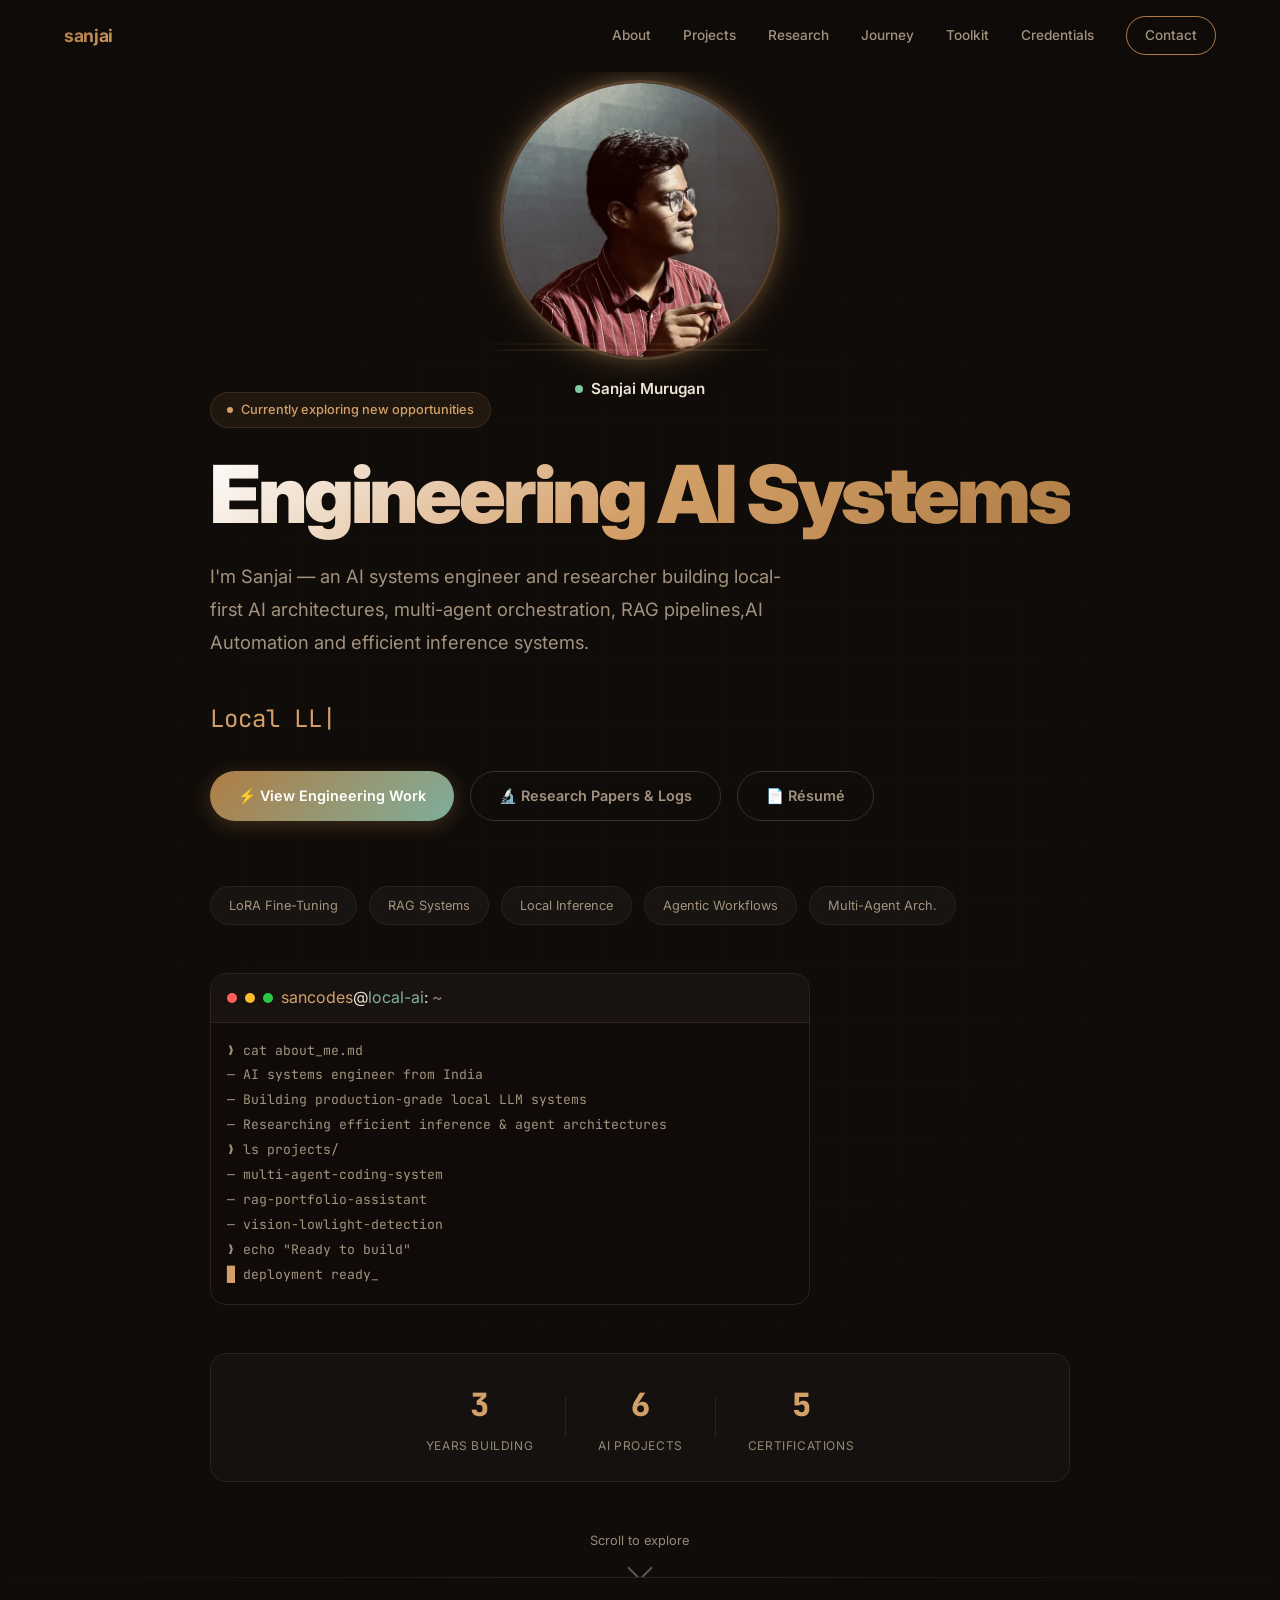
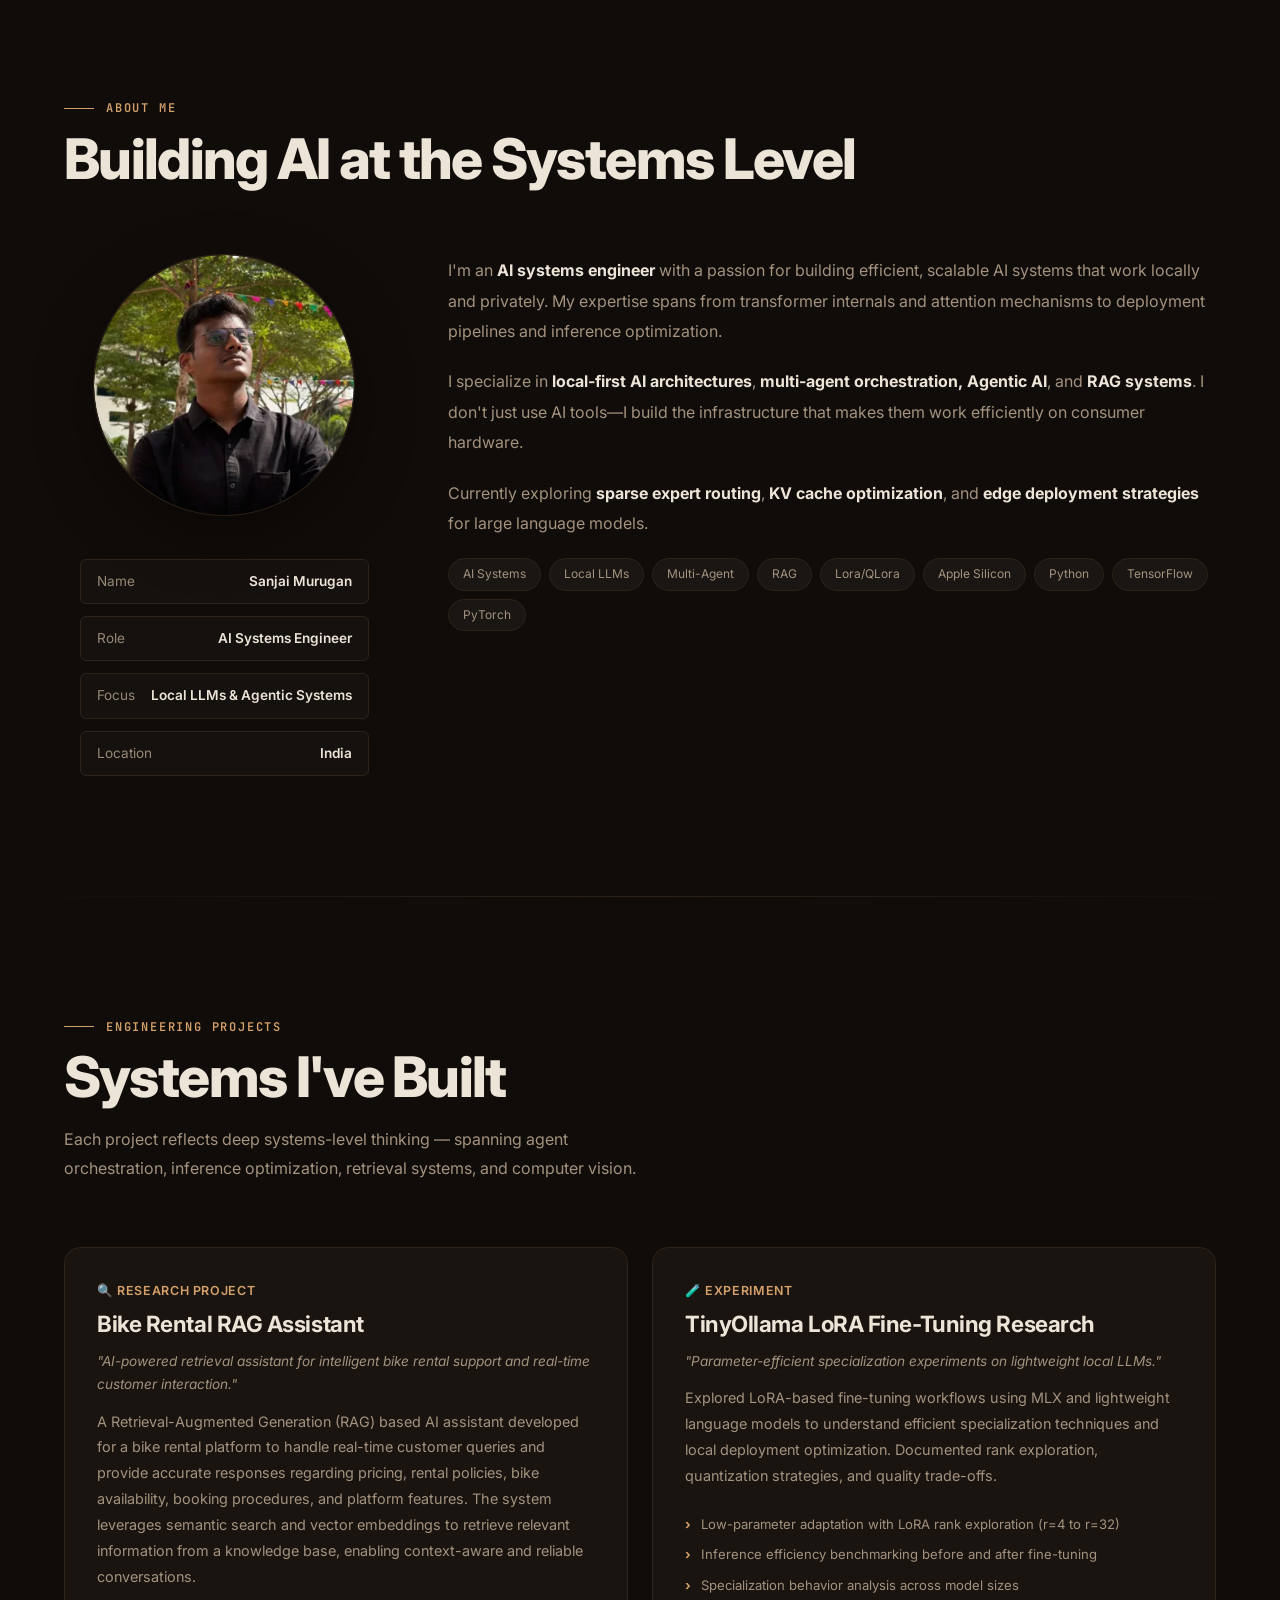
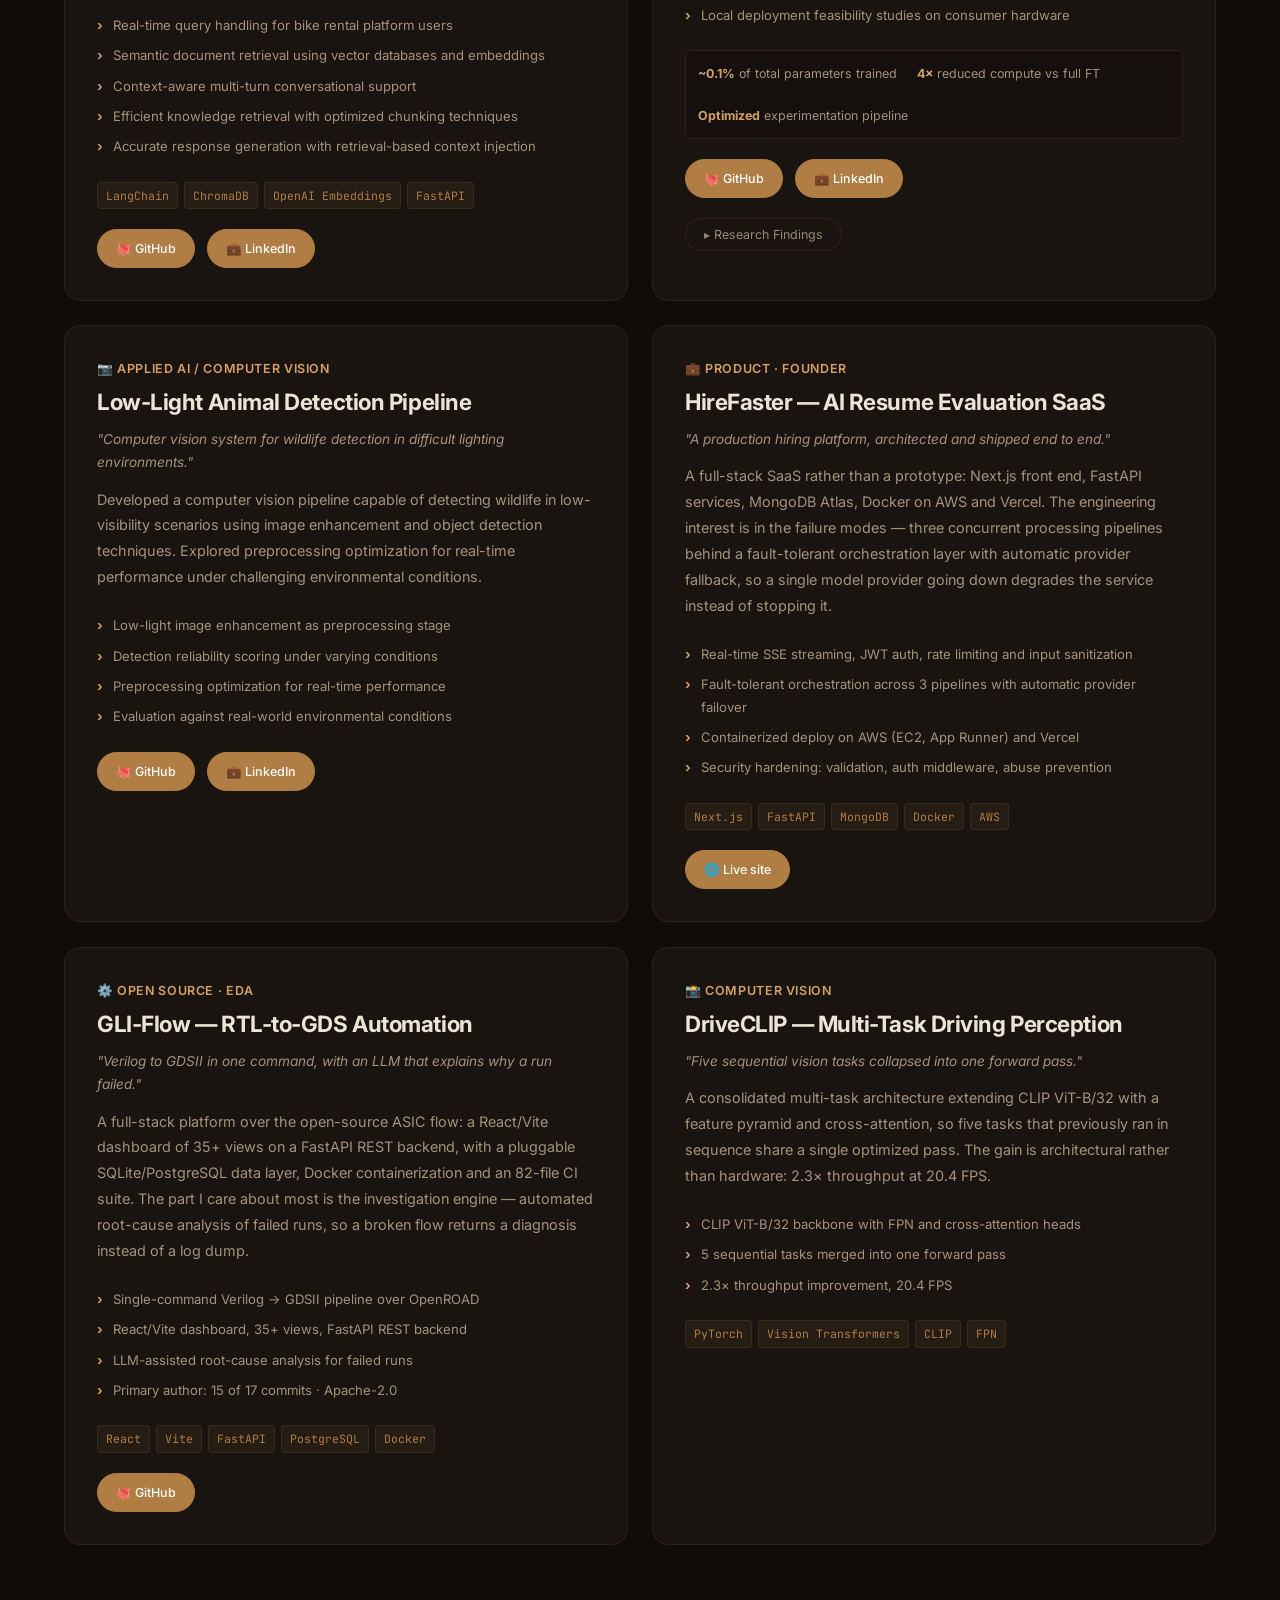
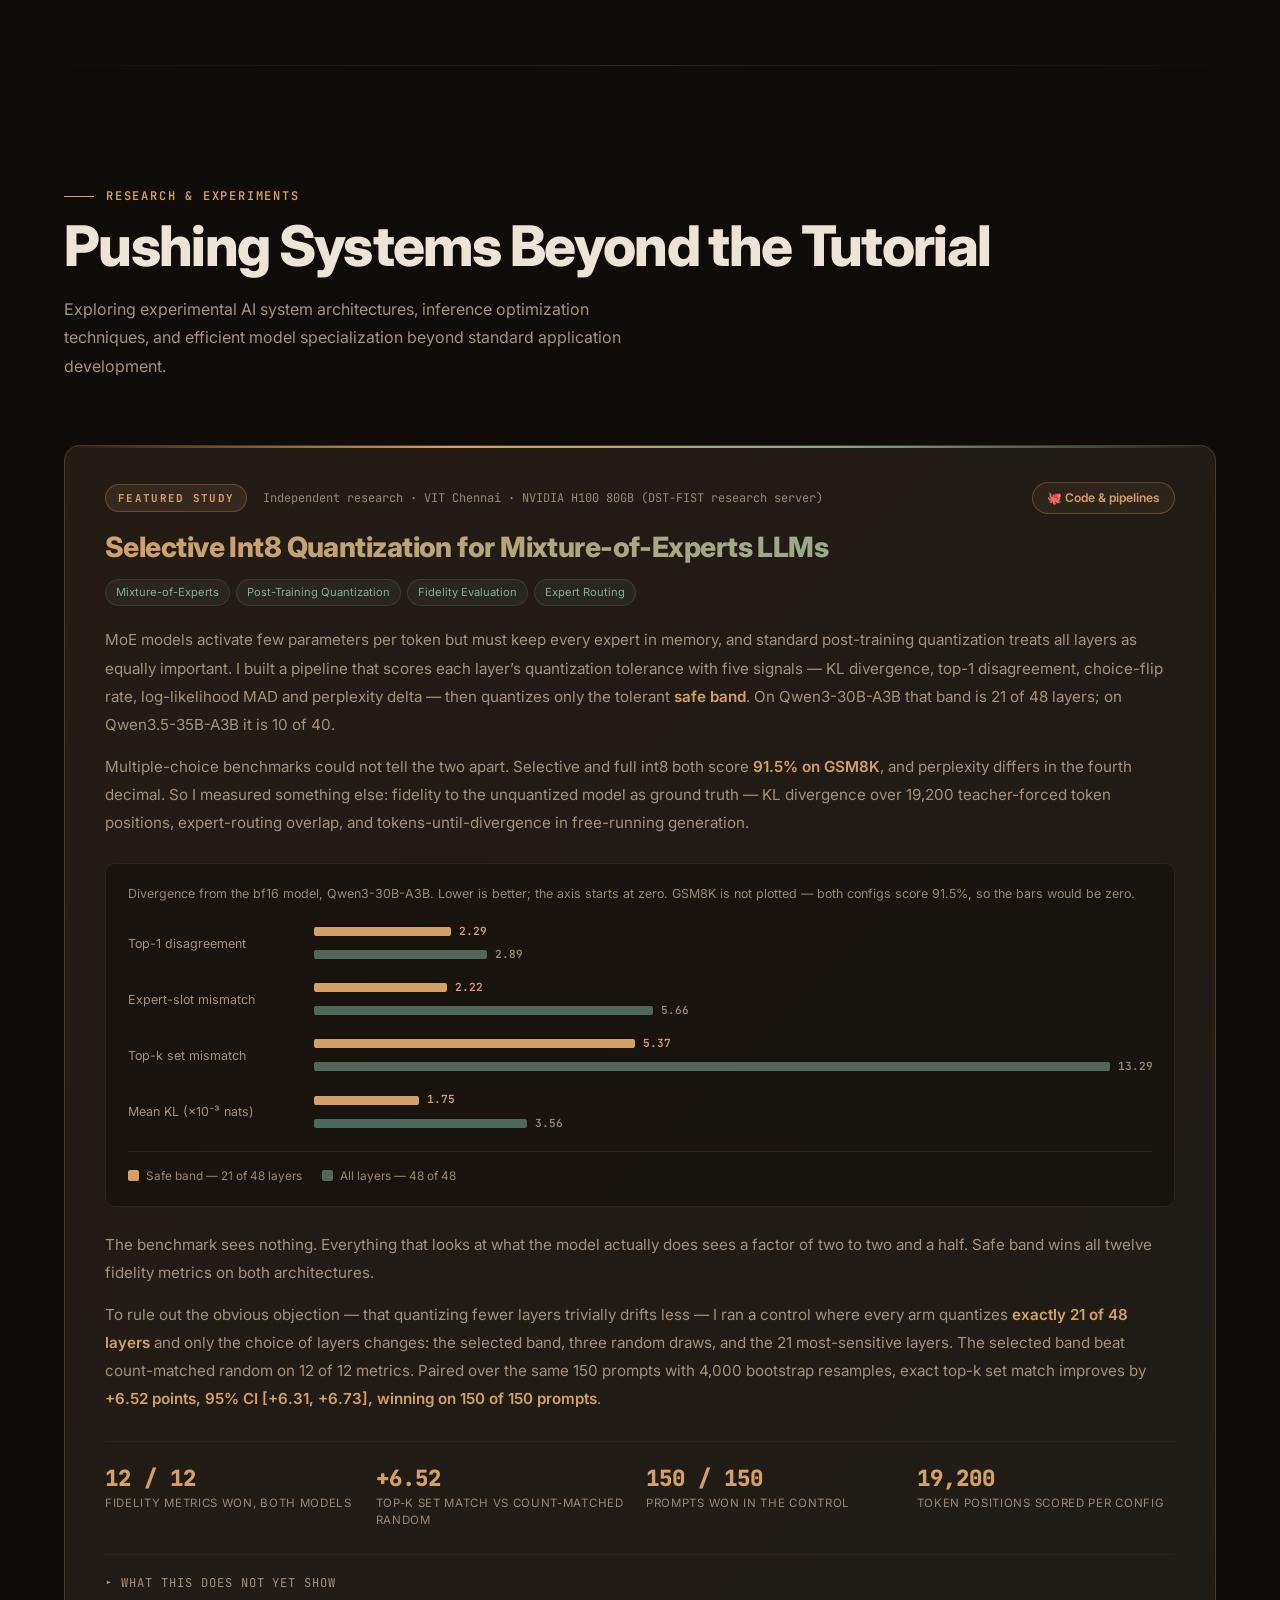
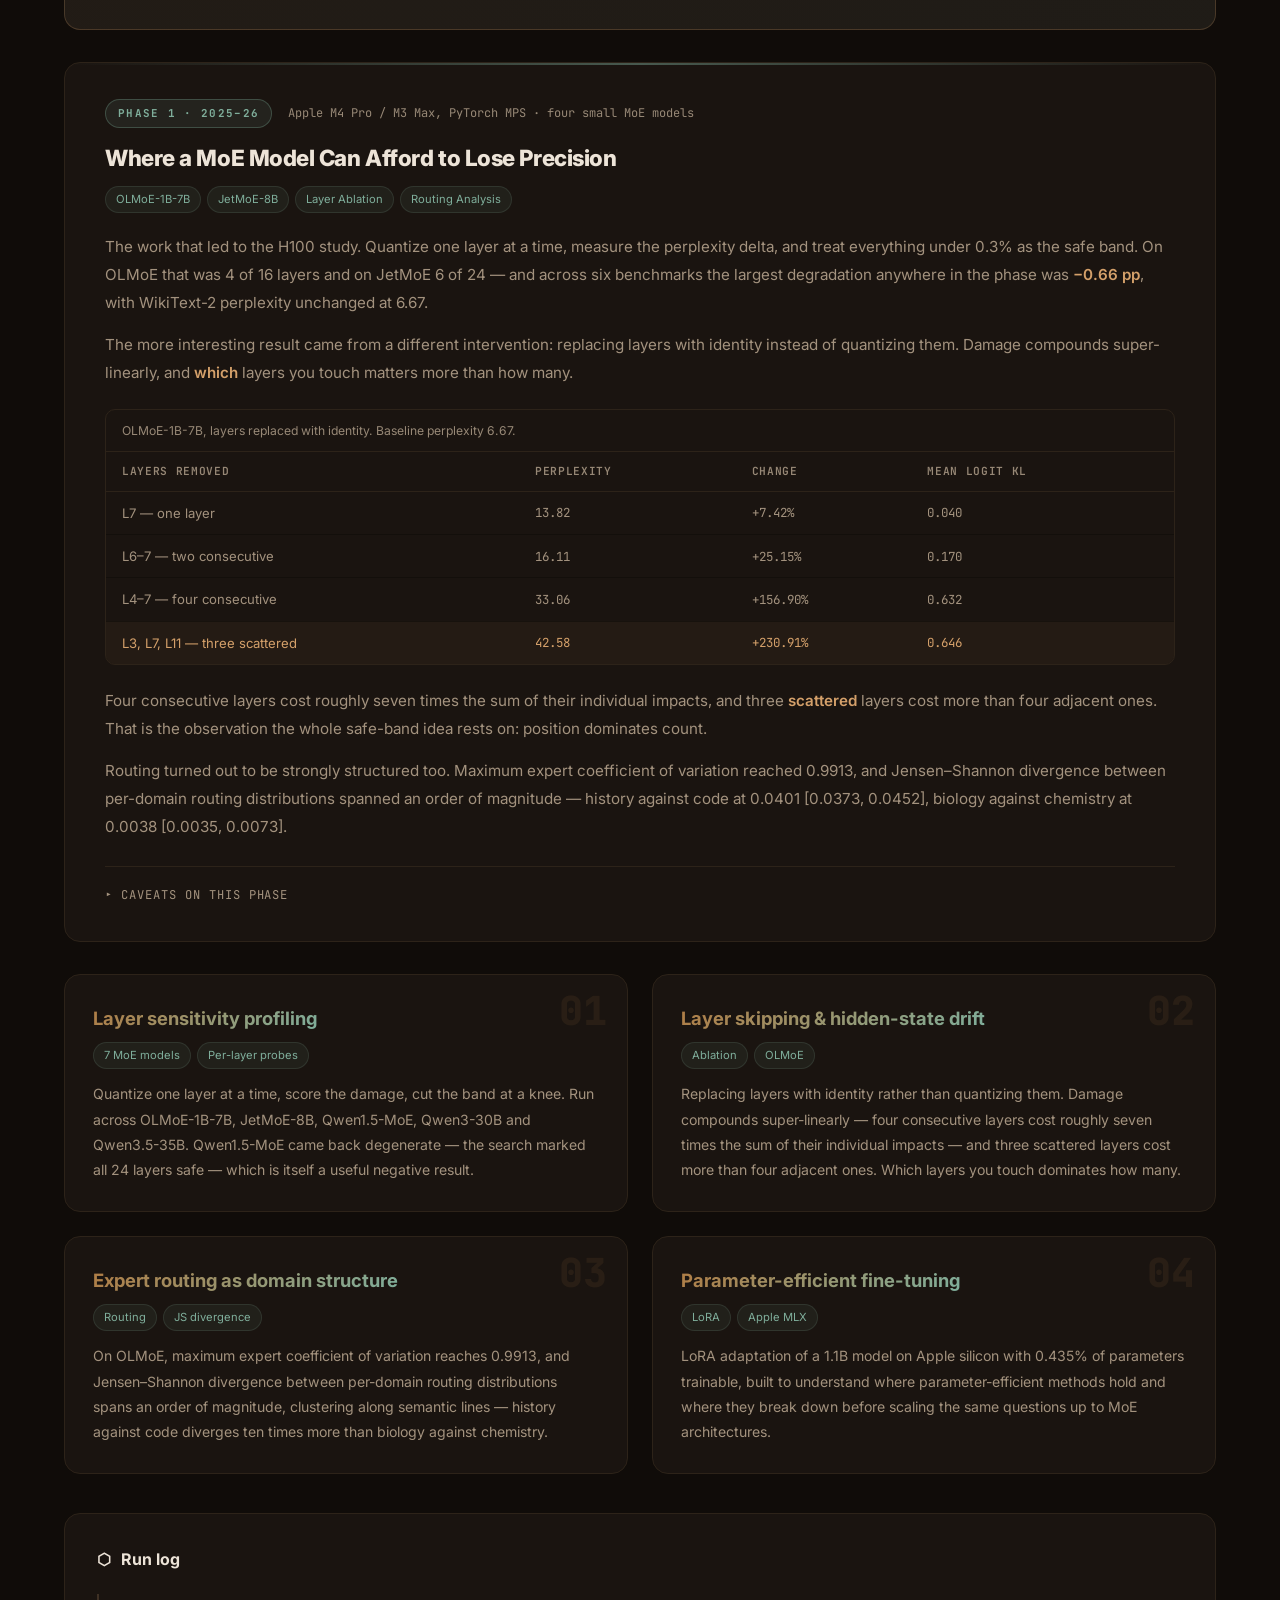
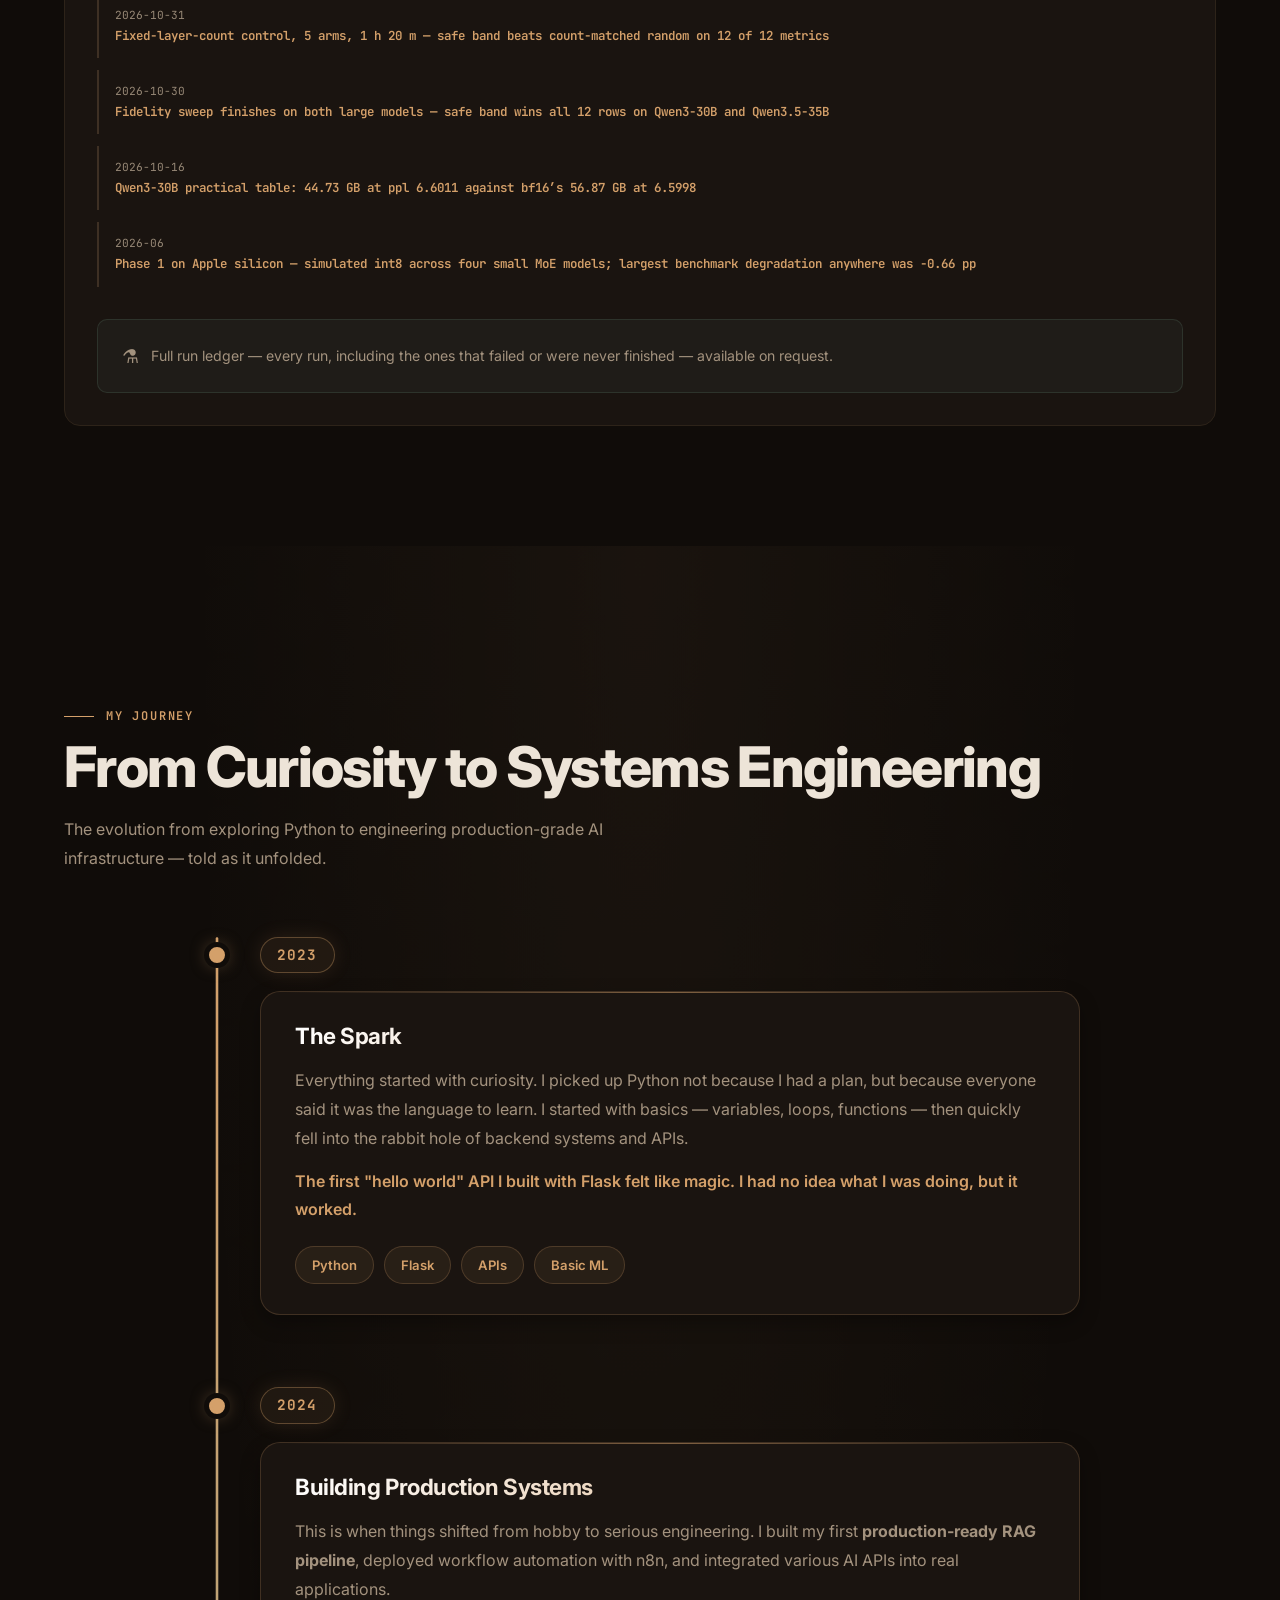
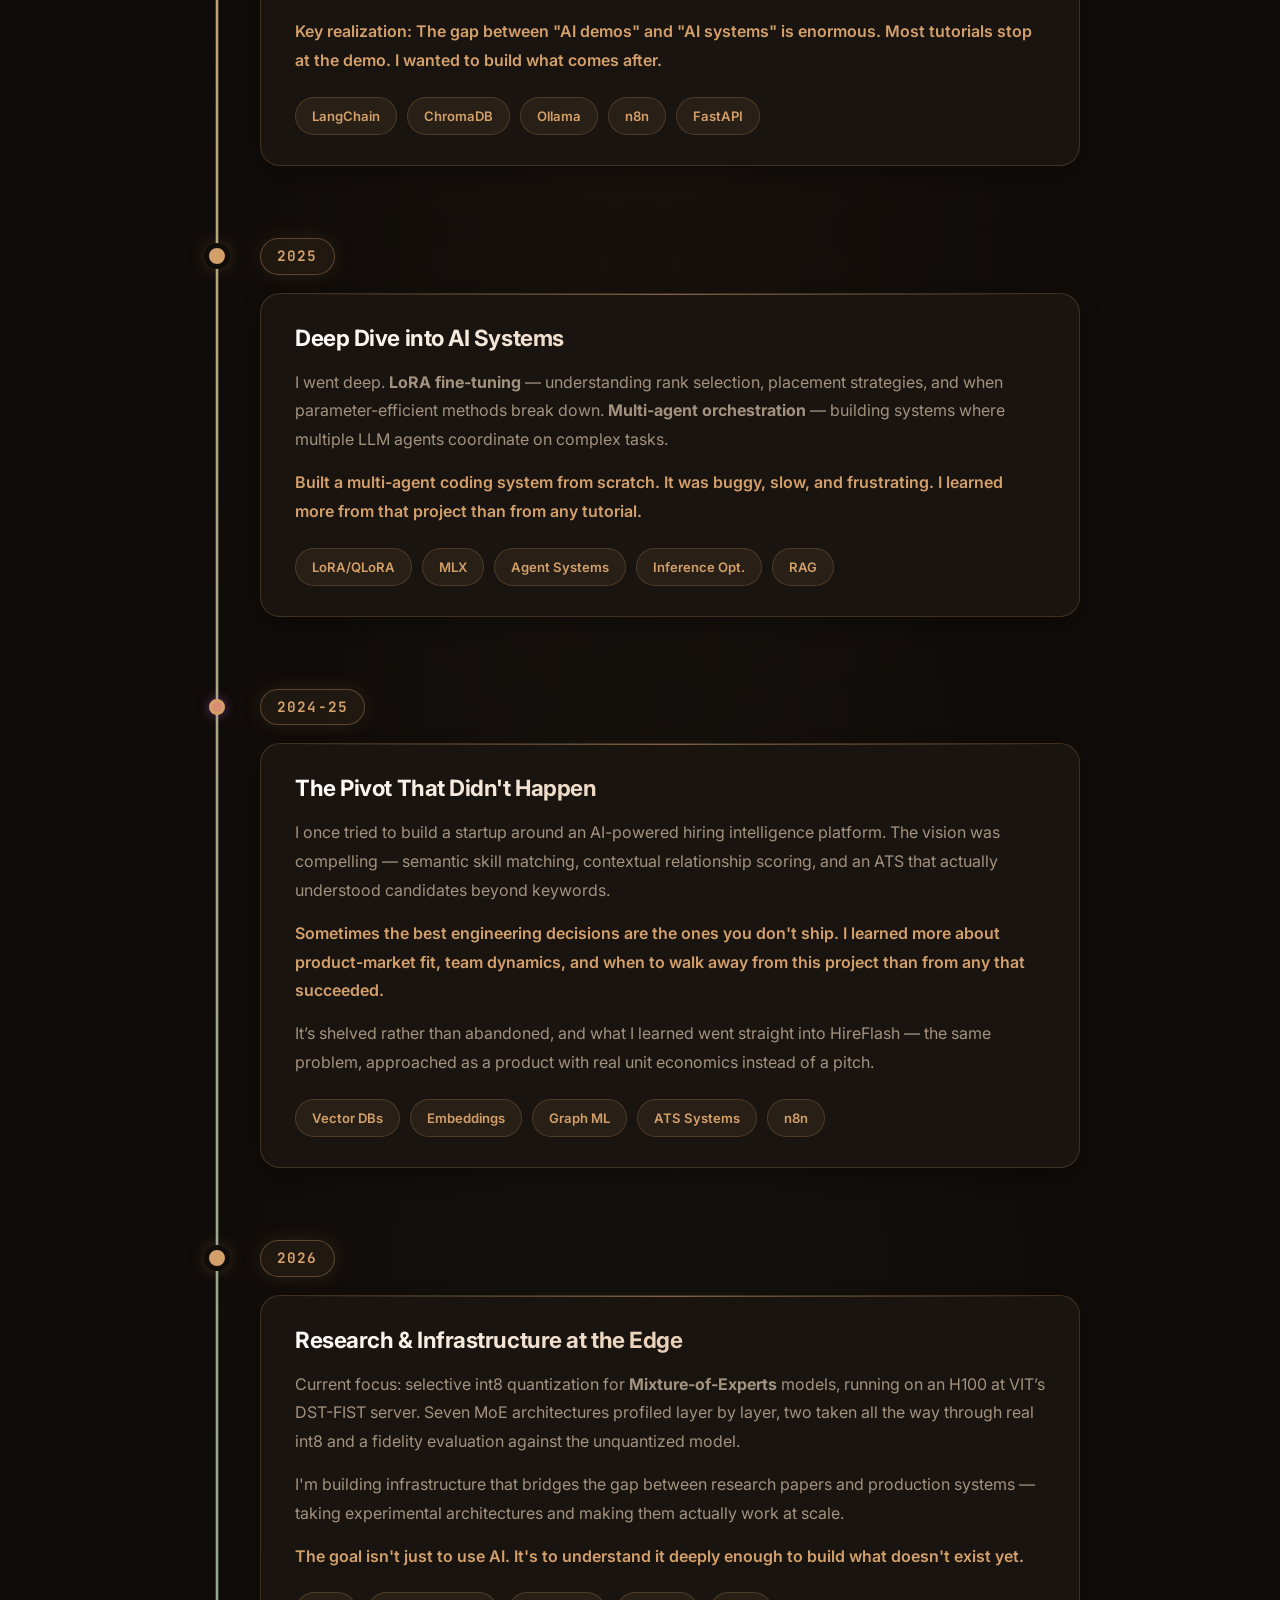
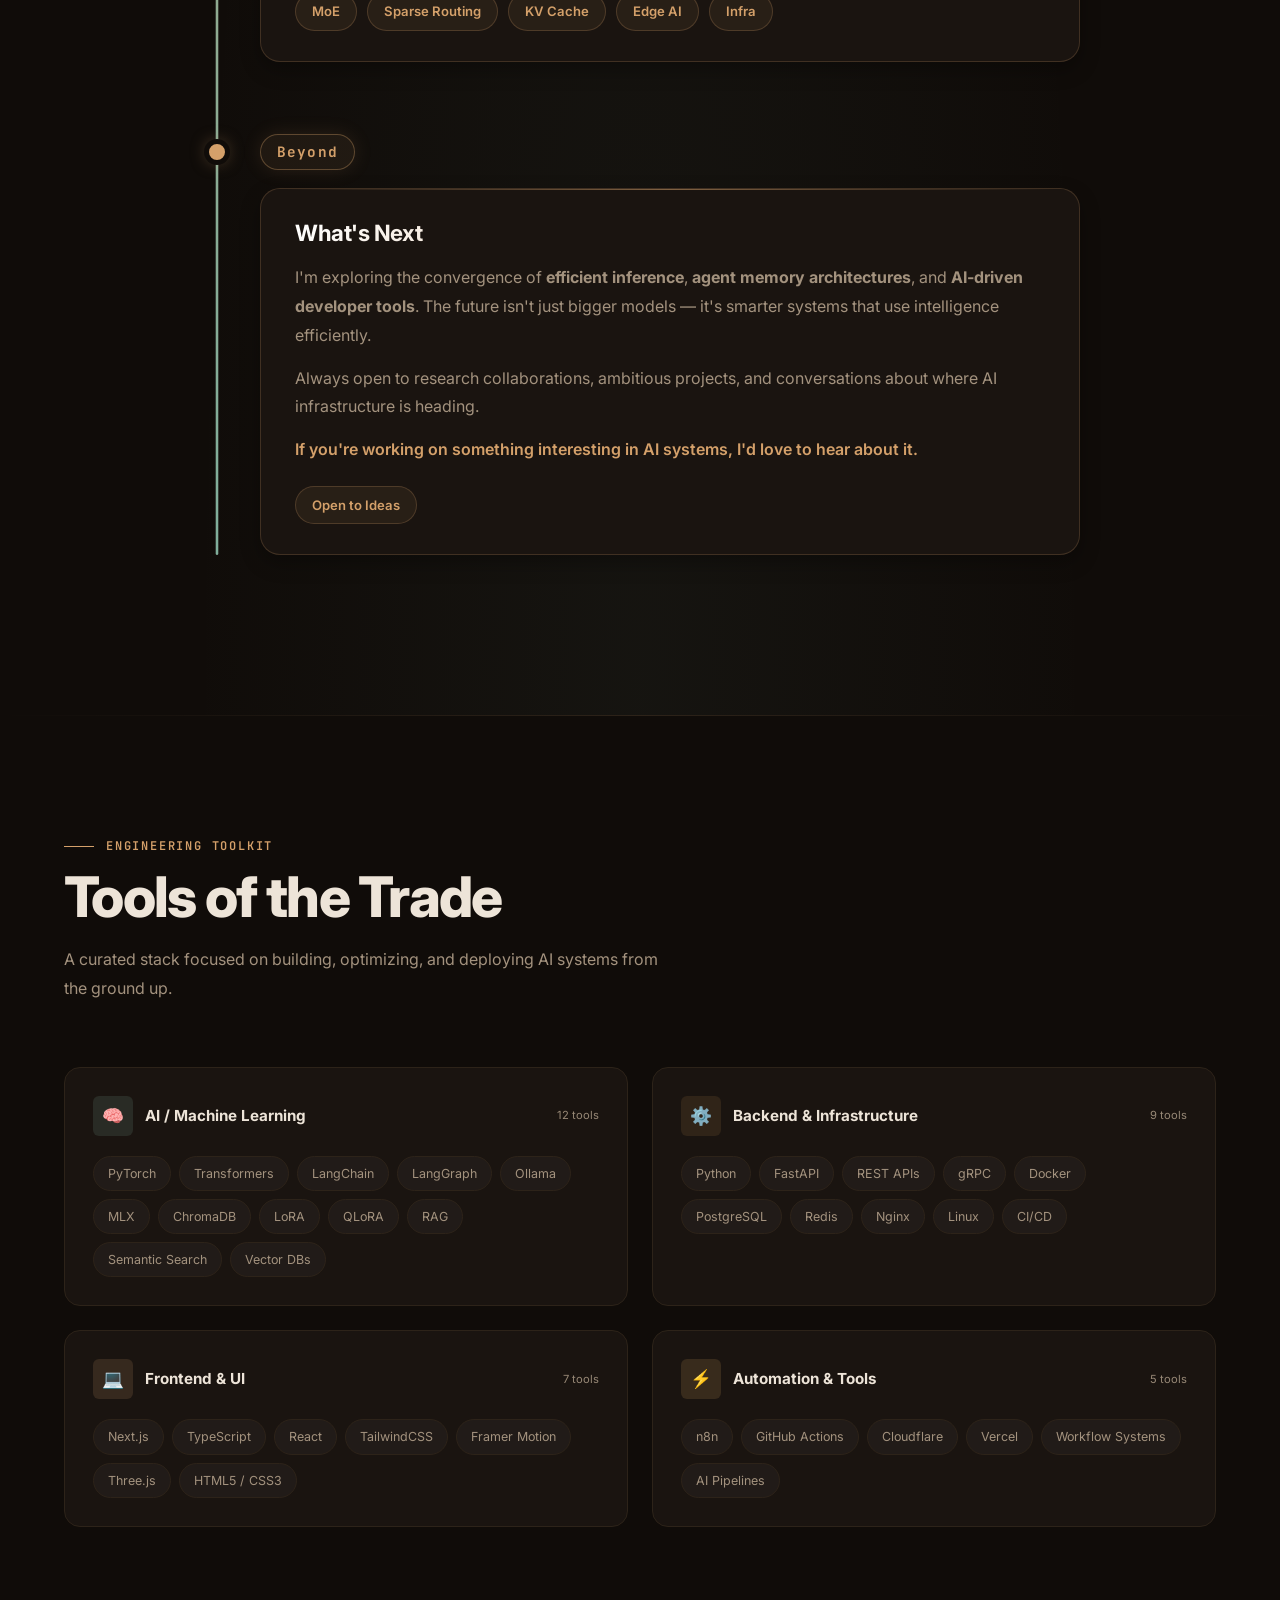
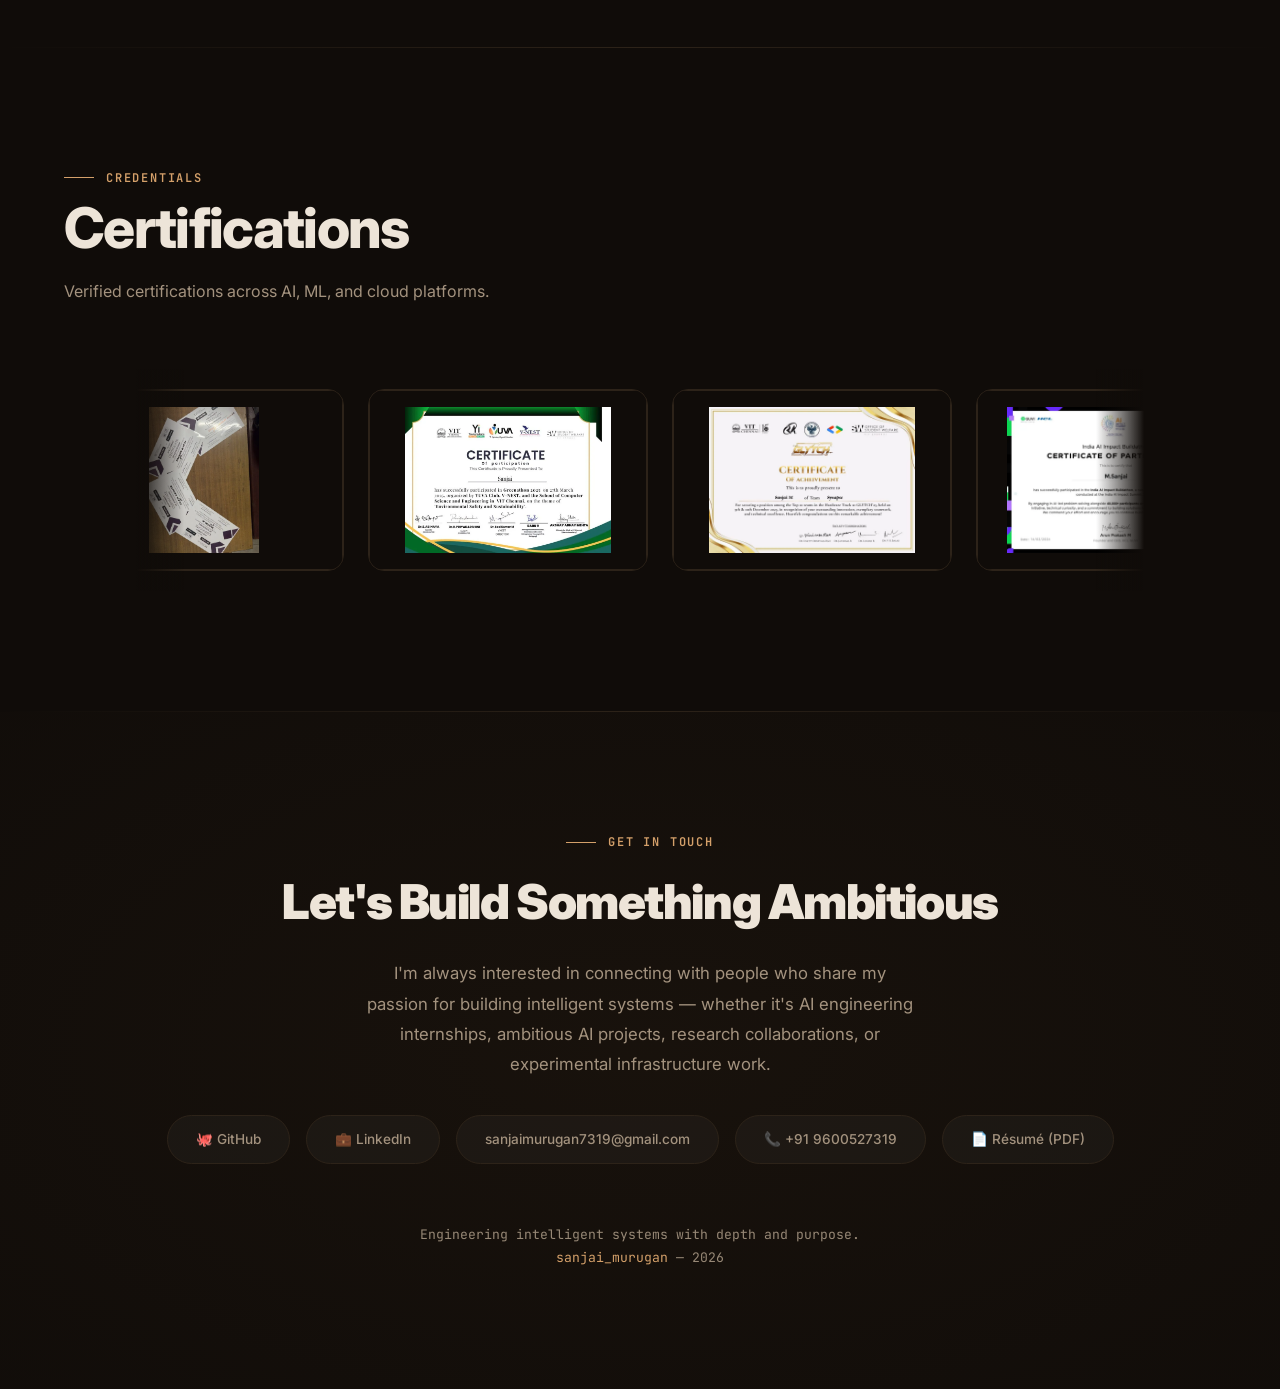
==== commit 74f25481: "Drop the GSM8K row; add SEO, structured data and AI-crawler files Two zero bars read as missing data" ====
--- a/index.html
+++ b/index.html
@@ -3,13 +3,35 @@
 <head>
 <meta charset="UTF-8">
 <meta name="viewport" content="width=device-width, initial-scale=1.0">
-<title>Sanjai Murugan — AI Systems Engineer & Researcher</title>
-<meta name="description" content="Sanjai Murugan — AI systems engineer and researcher building local-first AI architectures, multi-agent orchestration, RAG pipelines and efficient inference systems.">
-<meta name="theme-color" content="#0a0a0f">
+<title>M. Sanjai — AI Systems Engineer | MoE Quantization Research</title>
+<meta name="description" content="AI systems engineer. Selective int8 quantization for Mixture-of-Experts LLMs on an NVIDIA H100 — wins all 12 fidelity metrics on two architectures. Builds production AI: HireFaster, GLI-Flow.">
+<meta name="author" content="M. Sanjai">
+<meta name="robots" content="index, follow, max-image-preview:large, max-snippet:-1">
+<meta name="theme-color" content="#100c09">
+<link rel="canonical" href="https://www.sanjaimurugan.me/">
+
+<!-- Open Graph -->
+<meta property="og:type" content="profile">
+<meta property="og:site_name" content="M. Sanjai">
+<meta property="og:title" content="M. Sanjai — AI Systems Engineer | MoE Quantization Research">
+<meta property="og:description" content="Selective int8 quantization for Mixture-of-Experts LLMs, run on an NVIDIA H100. Wins all 12 fidelity metrics on two MoE architectures, verified against a fixed-layer-count control.">
+<meta property="og:url" content="https://www.sanjaimurugan.me/">
+<meta property="og:image" content="https://www.sanjaimurugan.me/og-image.jpg">
+<meta property="og:image:width" content="1200">
+<meta property="og:image:height" content="630">
+<meta property="og:image:alt" content="M. Sanjai — AI Systems Engineer, MoE quantization research">
+<meta property="profile:first_name" content="Sanjai">
+<meta property="profile:last_name" content="Murugan">
+
+<!-- Twitter / X -->
+<meta name="twitter:card" content="summary_large_image">
+<meta name="twitter:title" content="M. Sanjai — AI Systems Engineer | MoE Quantization Research">
+<meta name="twitter:description" content="Selective int8 quantization for Mixture-of-Experts LLMs on an NVIDIA H100 — wins all 12 fidelity metrics on two architectures.">
+<meta name="twitter:image" content="https://www.sanjaimurugan.me/og-image.jpg">
 <link rel="preconnect" href="https://fonts.googleapis.com">
 <link rel="preconnect" href="https://fonts.gstatic.com" crossorigin>
 <link rel="preload" as="image" href="img/avatar-560.webp" type="image/webp" fetchpriority="high">
-<link rel="stylesheet" href="style.css?v=15">
+<link rel="stylesheet" href="style.css?v=16">
 <link rel="stylesheet" media="print" onload="this.media='all'" href="https://fonts.googleapis.com/css2?family=Inter:wght@300;400;500;600;700;800;900&family=JetBrains+Mono:wght@400;500;700&display=swap">
 <noscript><link rel="stylesheet" href="https://fonts.googleapis.com/css2?family=Inter:wght@300;400;500;600;700;800;900&family=JetBrains+Mono:wght@400;500;700&display=swap"></noscript>
 <script>
@@ -20,6 +42,201 @@
   setTimeout(function () {
     if (!window.__portfolioReady) document.documentElement.classList.remove('js');
   }, 3000);
+</script>
+<script type="application/ld+json">
+{
+  "@context": "https://schema.org",
+  "@graph": [
+    {
+      "@type": "ProfilePage",
+      "@id": "https://www.sanjaimurugan.me/#webpage",
+      "url": "https://www.sanjaimurugan.me/",
+      "name": "M. Sanjai — AI Systems Engineer | MoE Quantization Research",
+      "description": "Portfolio of M. Sanjai: selective int8 quantization research for Mixture-of-Experts LLMs, plus production AI engineering work.",
+      "inLanguage": "en",
+      "mainEntity": {
+        "@id": "https://www.sanjaimurugan.me/#person"
+      },
+      "about": {
+        "@id": "https://www.sanjaimurugan.me/#person"
+      },
+      "primaryImageOfPage": "https://www.sanjaimurugan.me/og-image.jpg"
+    },
+    {
+      "@type": "WebSite",
+      "@id": "https://www.sanjaimurugan.me/#website",
+      "url": "https://www.sanjaimurugan.me/",
+      "name": "M. Sanjai",
+      "inLanguage": "en",
+      "publisher": {
+        "@id": "https://www.sanjaimurugan.me/#person"
+      }
+    },
+    {
+      "@type": "Person",
+      "@id": "https://www.sanjaimurugan.me/#person",
+      "name": "M. Sanjai",
+      "alternateName": [
+        "Sanjai Murugan",
+        "Sanjai M"
+      ],
+      "jobTitle": "AI Systems Engineer",
+      "description": "AI systems engineer and independent researcher. Works on selective int8 quantization for Mixture-of-Experts language models, parameter-efficient fine-tuning, and retrieval-augmented generation, and builds production AI products end to end.",
+      "url": "https://www.sanjaimurugan.me/",
+      "image": "https://www.sanjaimurugan.me/img/avatar-560.jpg",
+      "email": "mailto:sanjaimurugan7319@gmail.com",
+      "telephone": "+91-9600527319",
+      "address": {
+        "@type": "PostalAddress",
+        "addressLocality": "Chennai",
+        "addressRegion": "Tamil Nadu",
+        "addressCountry": "IN"
+      },
+      "alumniOf": {
+        "@type": "CollegeOrUniversity",
+        "name": "Vellore Institute of Technology, Chennai",
+        "alternateName": "VIT Chennai",
+        "sameAs": "https://chennai.vit.ac.in/"
+      },
+      "worksFor": {
+        "@type": "Organization",
+        "name": "HireFaster",
+        "url": "https://hirefaster.giize.com"
+      },
+      "knowsAbout": [
+        "Mixture-of-Experts models",
+        "Post-training quantization",
+        "Int8 quantization",
+        "Large language model inference optimization",
+        "Expert routing analysis",
+        "LoRA",
+        "Parameter-efficient fine-tuning",
+        "Retrieval-Augmented Generation",
+        "PyTorch",
+        "Apple MLX",
+        "FastAPI",
+        "Next.js",
+        "Docker",
+        "RTL-to-GDS design automation",
+        "Vision transformers",
+        "CLIP"
+      ],
+      "sameAs": [
+        "https://github.com/Sanjai-1903",
+        "https://www.linkedin.com/in/sanjaimurugan/",
+        "https://hirefaster.giize.com"
+      ]
+    },
+    {
+      "@type": "ItemList",
+      "name": "Selected projects by M. Sanjai",
+      "itemListElement": [
+        {
+          "@type": "ListItem",
+          "position": 1,
+          "item": {
+            "@type": "SoftwareApplication",
+            "name": "HireFaster",
+            "applicationCategory": "BusinessApplication",
+            "description": "Production AI resume-evaluation SaaS: Next.js front end, FastAPI services, MongoDB Atlas, Docker on AWS and Vercel, with SSE streaming, JWT auth and fault-tolerant provider failover across three processing pipelines.",
+            "url": "https://hirefaster.giize.com",
+            "author": {
+              "@id": "https://www.sanjaimurugan.me/#person"
+            },
+            "operatingSystem": "Web"
+          }
+        },
+        {
+          "@type": "ListItem",
+          "position": 2,
+          "item": {
+            "@type": "SoftwareSourceCode",
+            "name": "GLI-Flow",
+            "description": "Open-source RTL-to-GDS ASIC design automation platform: React/Vite dashboard of 35+ views over a FastAPI REST backend, with an LLM-assisted root-cause investigation engine for failed runs.",
+            "codeRepository": "https://github.com/Sanjai-1903/gli-flow-1.0",
+            "programmingLanguage": [
+              "Python",
+              "TypeScript"
+            ],
+            "license": "https://www.apache.org/licenses/LICENSE-2.0",
+            "author": {
+              "@id": "https://www.sanjaimurugan.me/#person"
+            }
+          }
+        },
+        {
+          "@type": "ListItem",
+          "position": 3,
+          "item": {
+            "@type": "SoftwareSourceCode",
+            "name": "MoE Safe-Band Quantization",
+            "description": "Reproducible pipelines for per-layer quantization-tolerance scoring and selective int8 quantization of Mixture-of-Experts language models, with a fidelity evaluation harness.",
+            "codeRepository": "https://github.com/Sanjai-1903/moe-safe-band-quantization",
+            "programmingLanguage": "Python",
+            "author": {
+              "@id": "https://www.sanjaimurugan.me/#person"
+            }
+          }
+        },
+        {
+          "@type": "ListItem",
+          "position": 4,
+          "item": {
+            "@type": "SoftwareSourceCode",
+            "name": "DriveCLIP",
+            "description": "Multi-task driving perception model extending CLIP ViT-B/32 with a feature pyramid and cross-attention, merging five sequential vision tasks into one forward pass for 2.3x throughput at 20.4 FPS.",
+            "programmingLanguage": "Python",
+            "author": {
+              "@id": "https://www.sanjaimurugan.me/#person"
+            }
+          }
+        },
+        {
+          "@type": "ListItem",
+          "position": 5,
+          "item": {
+            "@type": "SoftwareSourceCode",
+            "name": "RAG Chatbot",
+            "description": "Retrieval-augmented generation assistant using vector search and embeddings for grounded, context-aware responses.",
+            "codeRepository": "https://github.com/Sanjai-1903/rag-chatbot",
+            "programmingLanguage": "Python",
+            "author": {
+              "@id": "https://www.sanjaimurugan.me/#person"
+            }
+          }
+        }
+      ]
+    },
+    {
+      "@type": "ScholarlyArticle",
+      "@id": "https://www.sanjaimurugan.me/#study-moe-safe-band",
+      "headline": "Selective Int8 Quantization for Mixture-of-Experts LLMs",
+      "author": {
+        "@id": "https://www.sanjaimurugan.me/#person"
+      },
+      "about": "Selective post-training int8 quantization of Mixture-of-Experts language models, guided by per-layer quantization-tolerance scoring.",
+      "abstract": "A per-layer sensitivity probe scores quantization tolerance with five signals — KL divergence, top-1 disagreement, choice-flip rate, log-likelihood MAD and perplexity delta — and only the tolerant 'safe band' is quantized. On Qwen3-30B-A3B that band is 21 of 48 layers; on Qwen3.5-35B-A3B it is 10 of 40. Multiple-choice benchmarks cannot separate selective from full int8 (both score 91.5% on GSM8K), so fidelity to the unquantized model is measured instead over 19,200 teacher-forced token positions. Selective quantization wins all 12 fidelity metrics on both architectures. A fixed-layer-count control, where every arm quantizes exactly 21 of 48 layers, shows +6.52 points on exact top-k expert set match (95% CI [6.31, 6.73]) over count-matched random selection, winning on 150 of 150 prompts.",
+      "keywords": "Mixture-of-Experts, MoE, int8 quantization, post-training quantization, expert routing, KL divergence, Qwen3, LLM inference",
+      "datePublished": "2026-10-31",
+      "codeRepository": "https://github.com/Sanjai-1903/moe-safe-band-quantization",
+      "isBasedOn": "https://github.com/Sanjai-1903/moe-safe-band-quantization",
+      "creativeWorkStatus": "Ongoing"
+    },
+    {
+      "@type": "ScholarlyArticle",
+      "@id": "https://www.sanjaimurugan.me/#study-layer-tolerance",
+      "headline": "Where a MoE Model Can Afford to Lose Precision",
+      "author": {
+        "@id": "https://www.sanjaimurugan.me/#person"
+      },
+      "about": "Per-layer quantization tolerance and layer-ablation behaviour in small Mixture-of-Experts models.",
+      "abstract": "Layer-by-layer quantization tolerance across four small MoE models (OLMoE-1B-7B, JetMoE-8B and others) on Apple silicon, with simulated int8. Largest benchmark degradation anywhere in the phase was -0.66 percentage points. A layer-ablation study replacing layers with identity shows damage compounds super-linearly: four consecutive layers cost roughly seven times the sum of their individual impacts, and three scattered layers cost more than four adjacent ones, so layer position dominates layer count.",
+      "keywords": "MoE, OLMoE, JetMoE, layer ablation, quantization tolerance, expert routing, Jensen-Shannon divergence",
+      "datePublished": "2026-06-30",
+      "creativeWorkStatus": "Published"
+    }
+  ]
+}
 </script>
 </head>
 <body>
@@ -146,6 +363,7 @@
         </div>
 
         <h1 class="hero-headline">
+          <span class="sr-only">M. Sanjai — AI systems engineer. </span>
           <span class="gradient-text" id="heroTitle">Engineering AI Systems</span>
         </h1>
         <p class="hero-subtitle">
@@ -549,17 +767,10 @@
 
       <figure class="research-chart">
         <figcaption>
-          Divergence from the bf16 model, Qwen3-30B-A3B. Lower is better; every axis starts at zero.
+          Divergence from the bf16 model, Qwen3-30B-A3B. Lower is better; the axis starts at zero. GSM8K is not plotted &mdash; both configs score 91.5%, so the bars would be zero.
         </figcaption>
         <!-- Values from fidelity_output/.../summary.json, 150 prompts x 128 positions per config. -->
         <div class="chart-rows">
-          <div class="chart-row">
-            <span class="chart-label">GSM8K accuracy gap</span>
-            <span class="chart-bars">
-              <span class="bar safe"  style="--v:0"   ><i></i><b>0.0</b></span>
-              <span class="bar allq"  style="--v:0"   ><i></i><b>0.0</b></span>
-            </span>
-          </div>
           <div class="chart-row">
             <span class="chart-label">Top-1 disagreement</span>
             <span class="chart-bars">
@@ -597,8 +808,9 @@
 
       <div class="research-feature-body">
         <p>
-          The benchmark gap is exactly zero. The behavioural gap is a factor of two to two and a half.
-          Safe band wins all twelve fidelity metrics on both architectures.
+          The benchmark sees nothing. Everything that looks at what the model actually does sees a
+          factor of two to two and a half. Safe band wins all twelve fidelity metrics on both
+          architectures.
         </p>
         <p>
           To rule out the obvious objection &mdash; that quantizing fewer layers trivially drifts less
@@ -782,7 +994,7 @@
     <!-- Research Log -->
     <div class="research-log fade-up">
       <h3>
-        <span class="log-icon">&#11041;</span>
+        <span class="log-icon" aria-hidden="true">&#11041;</span>
         Run log
       </h3>
       <div class="log-entry">
--- a/style.css
+++ b/style.css
@@ -65,6 +65,19 @@
 ::-webkit-scrollbar-track { background: var(--bg-primary); }
 ::-webkit-scrollbar-thumb { background: var(--border-glow); border-radius: 3px; }
 a { color: inherit; text-decoration: none; }
+
+/* Visible to crawlers and screen readers, not on screen. The hero h1 needs to
+   name the page's subject; the visible headline alone does not. */
+.sr-only {
+  position: absolute;
+  width: 1px; height: 1px;
+  padding: 0; margin: -1px;
+  overflow: hidden;
+  clip: rect(0 0 0 0);
+  clip-path: inset(50%);
+  white-space: nowrap;
+  border: 0;
+}
 button { cursor: pointer; font-family: inherit; }
 
 /* ========== CURSOR GLOW ========== */
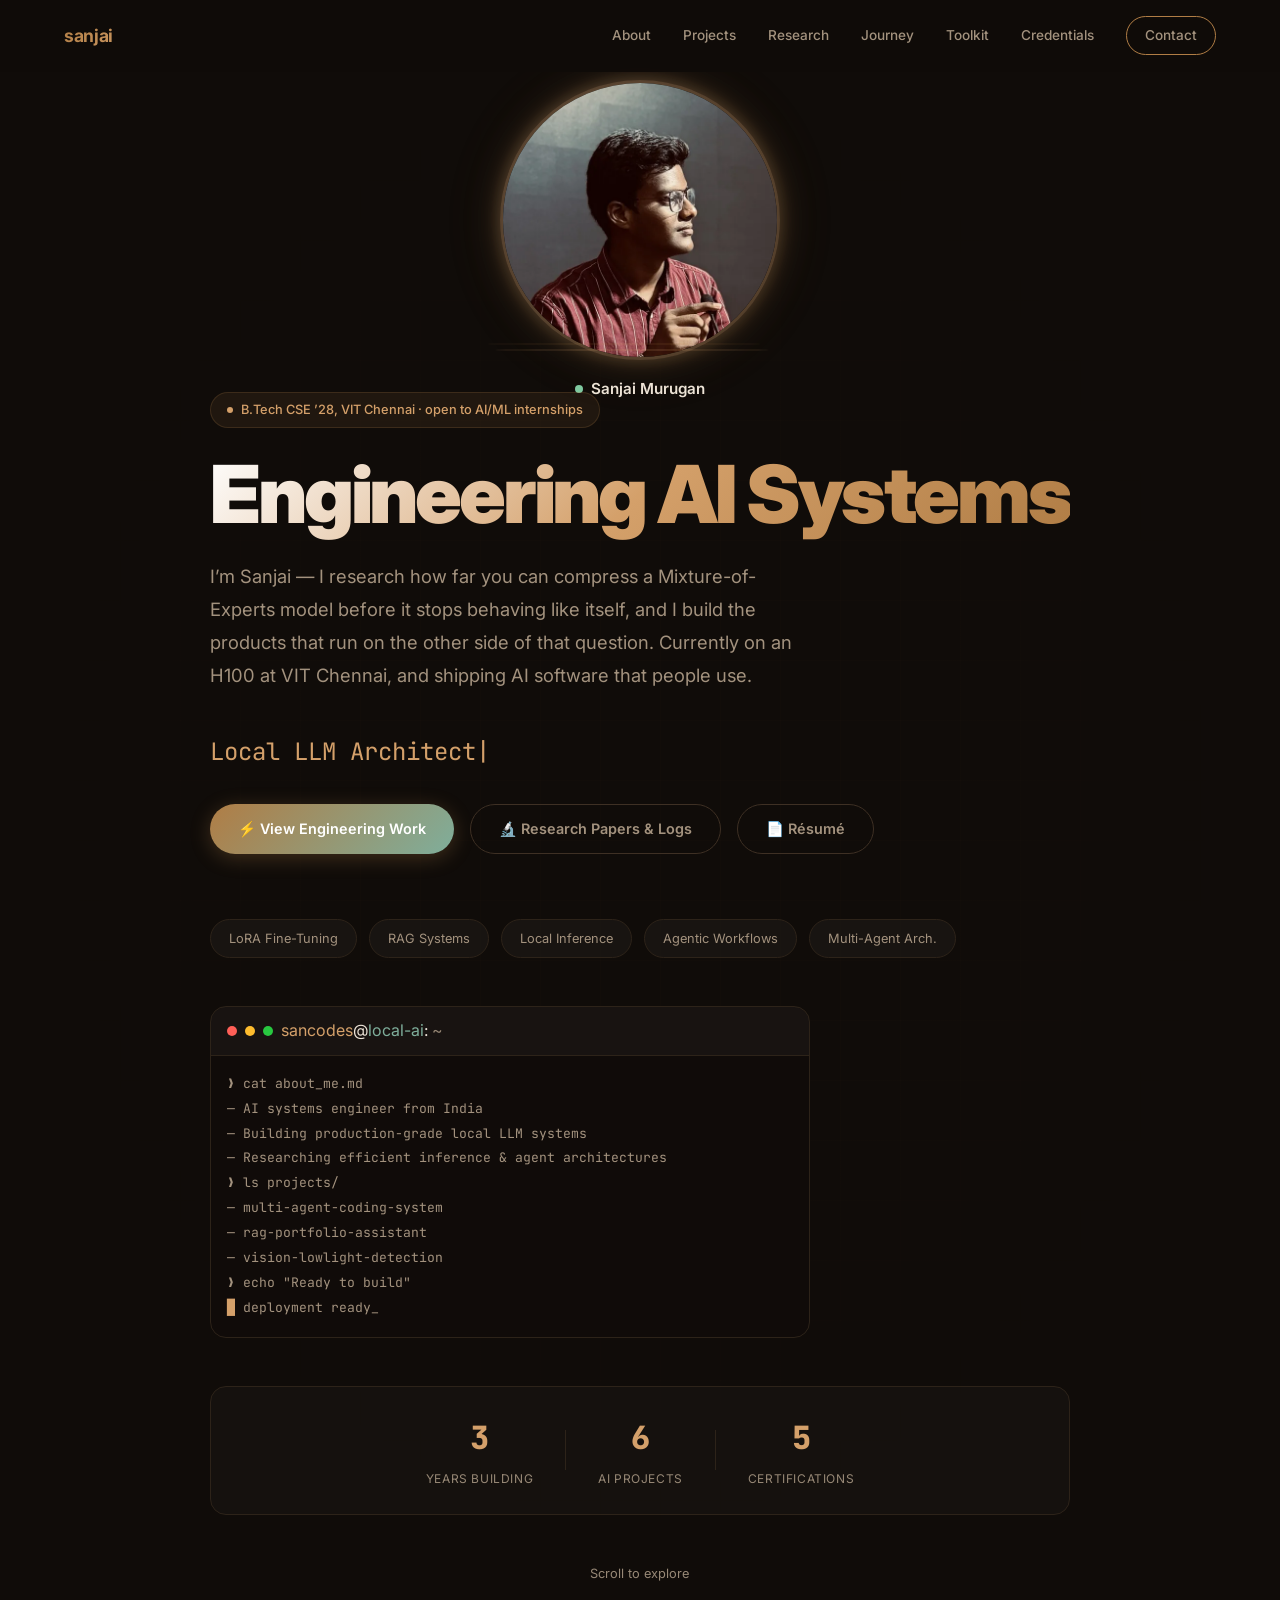
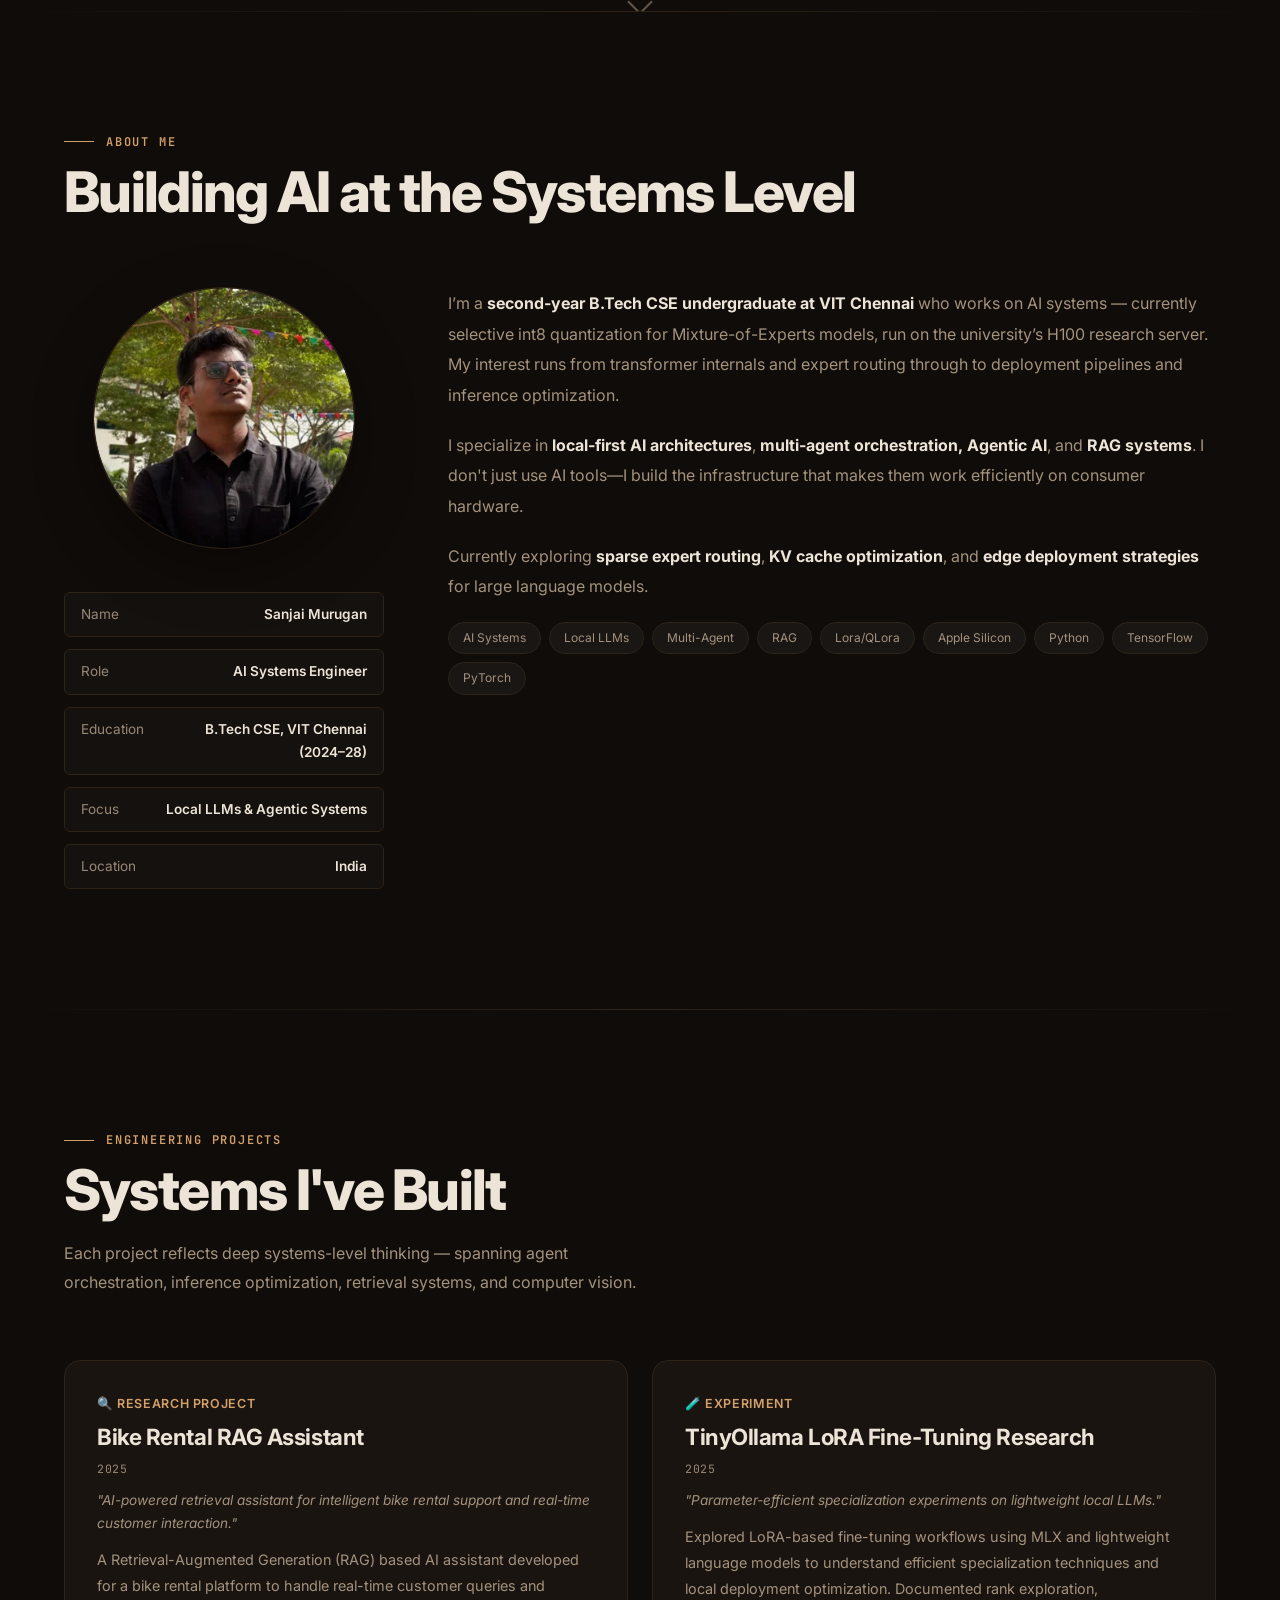
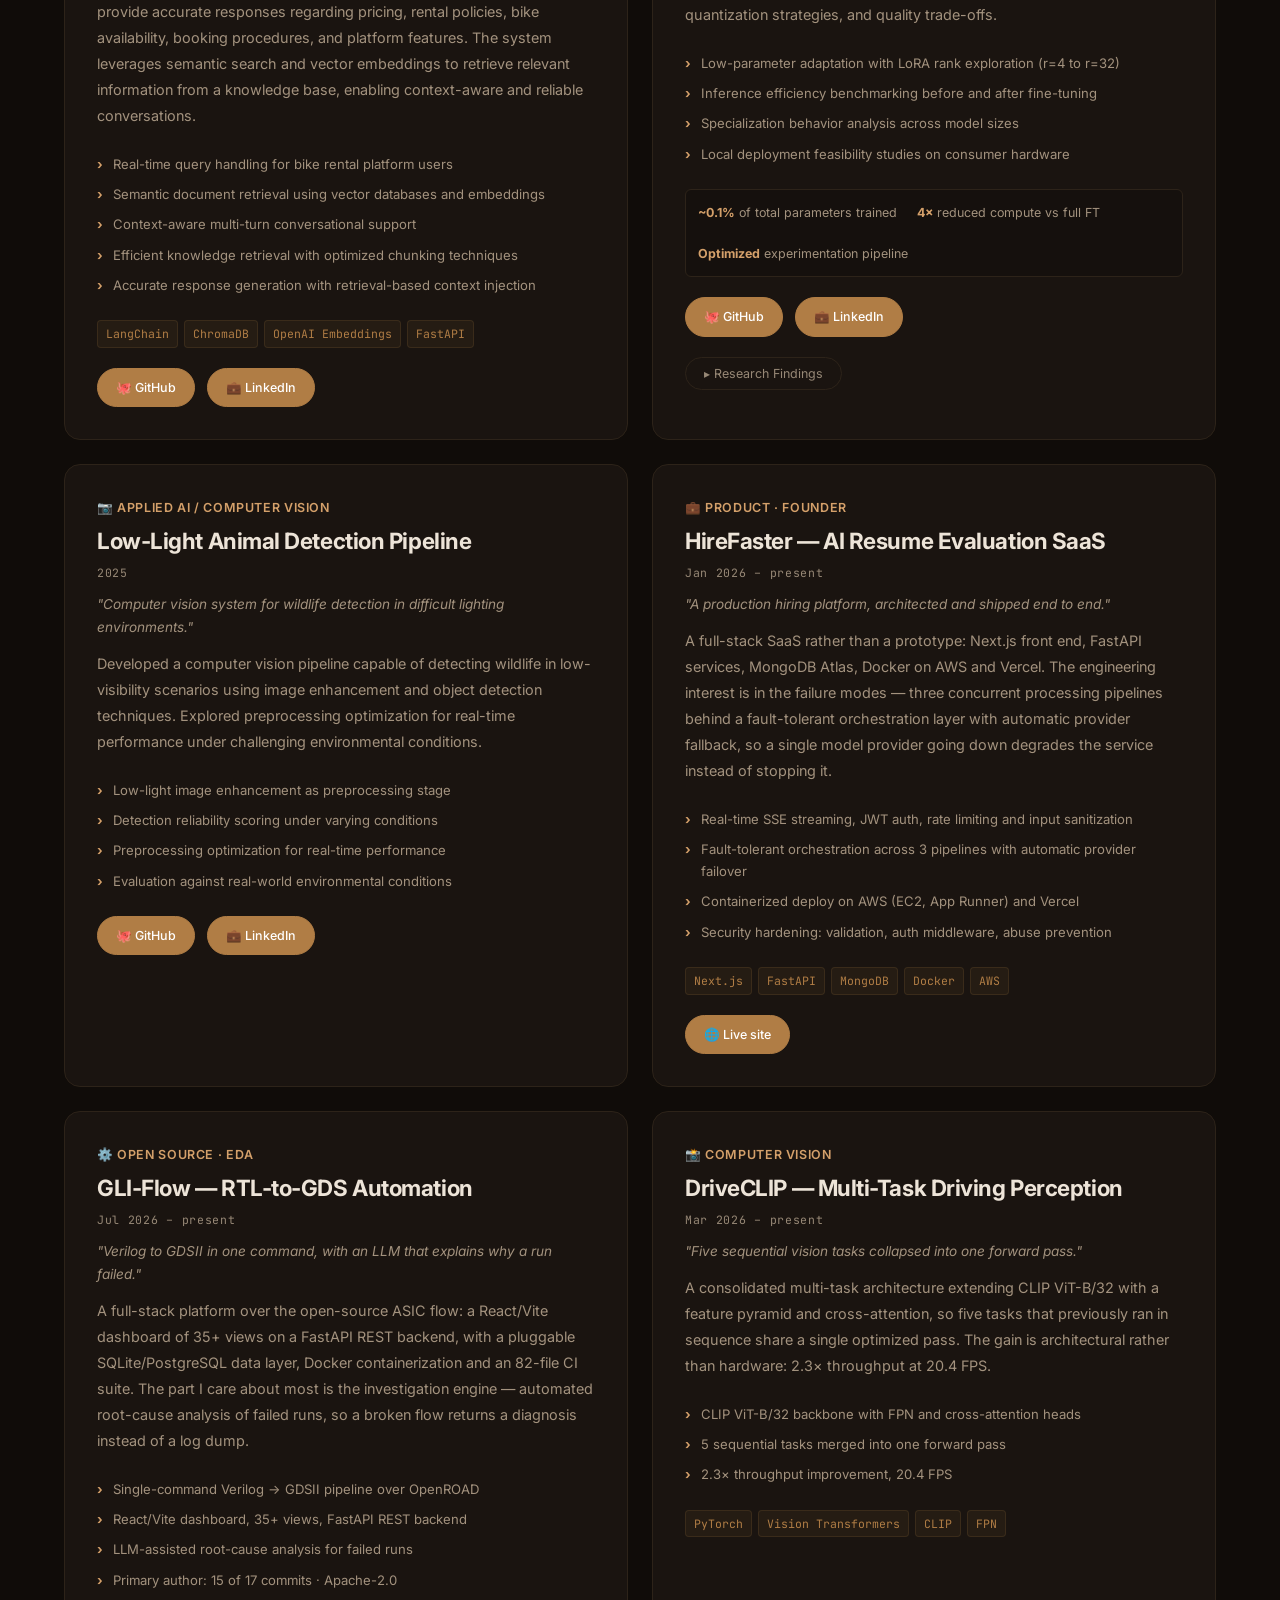
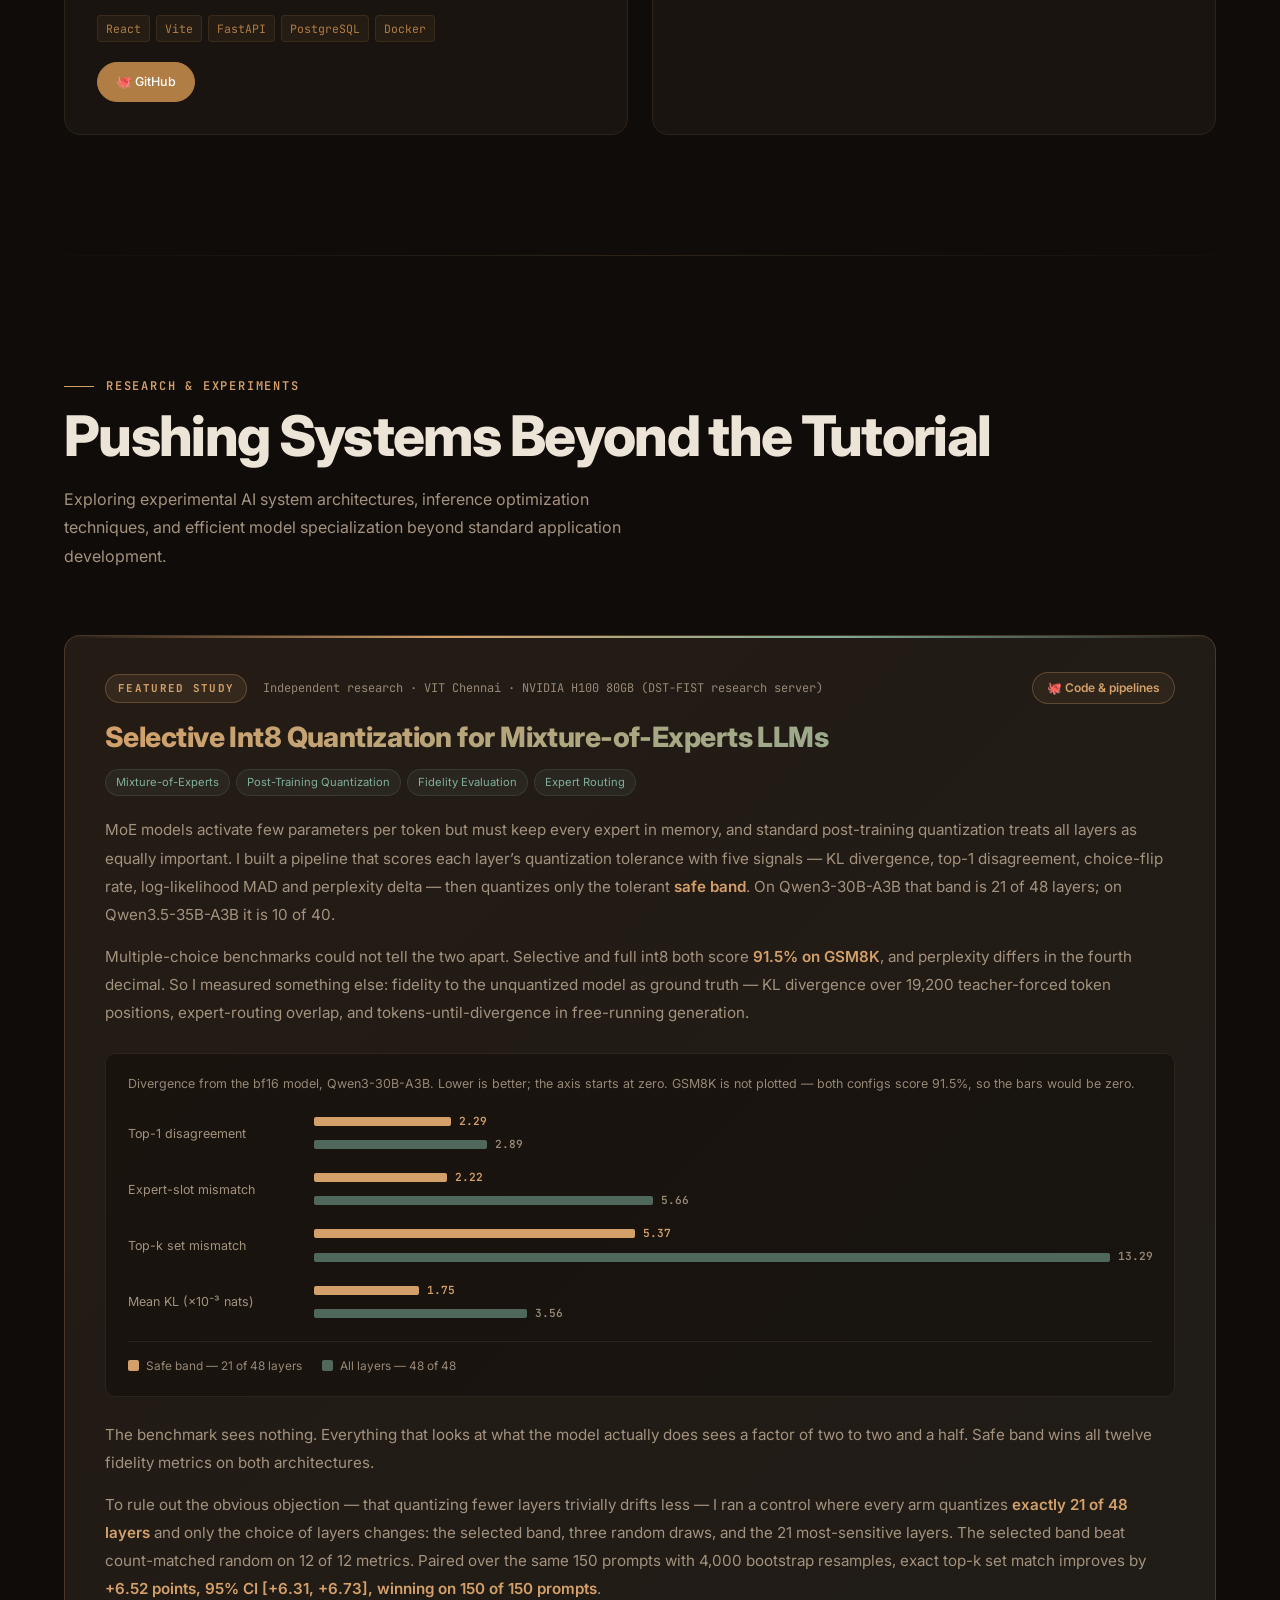
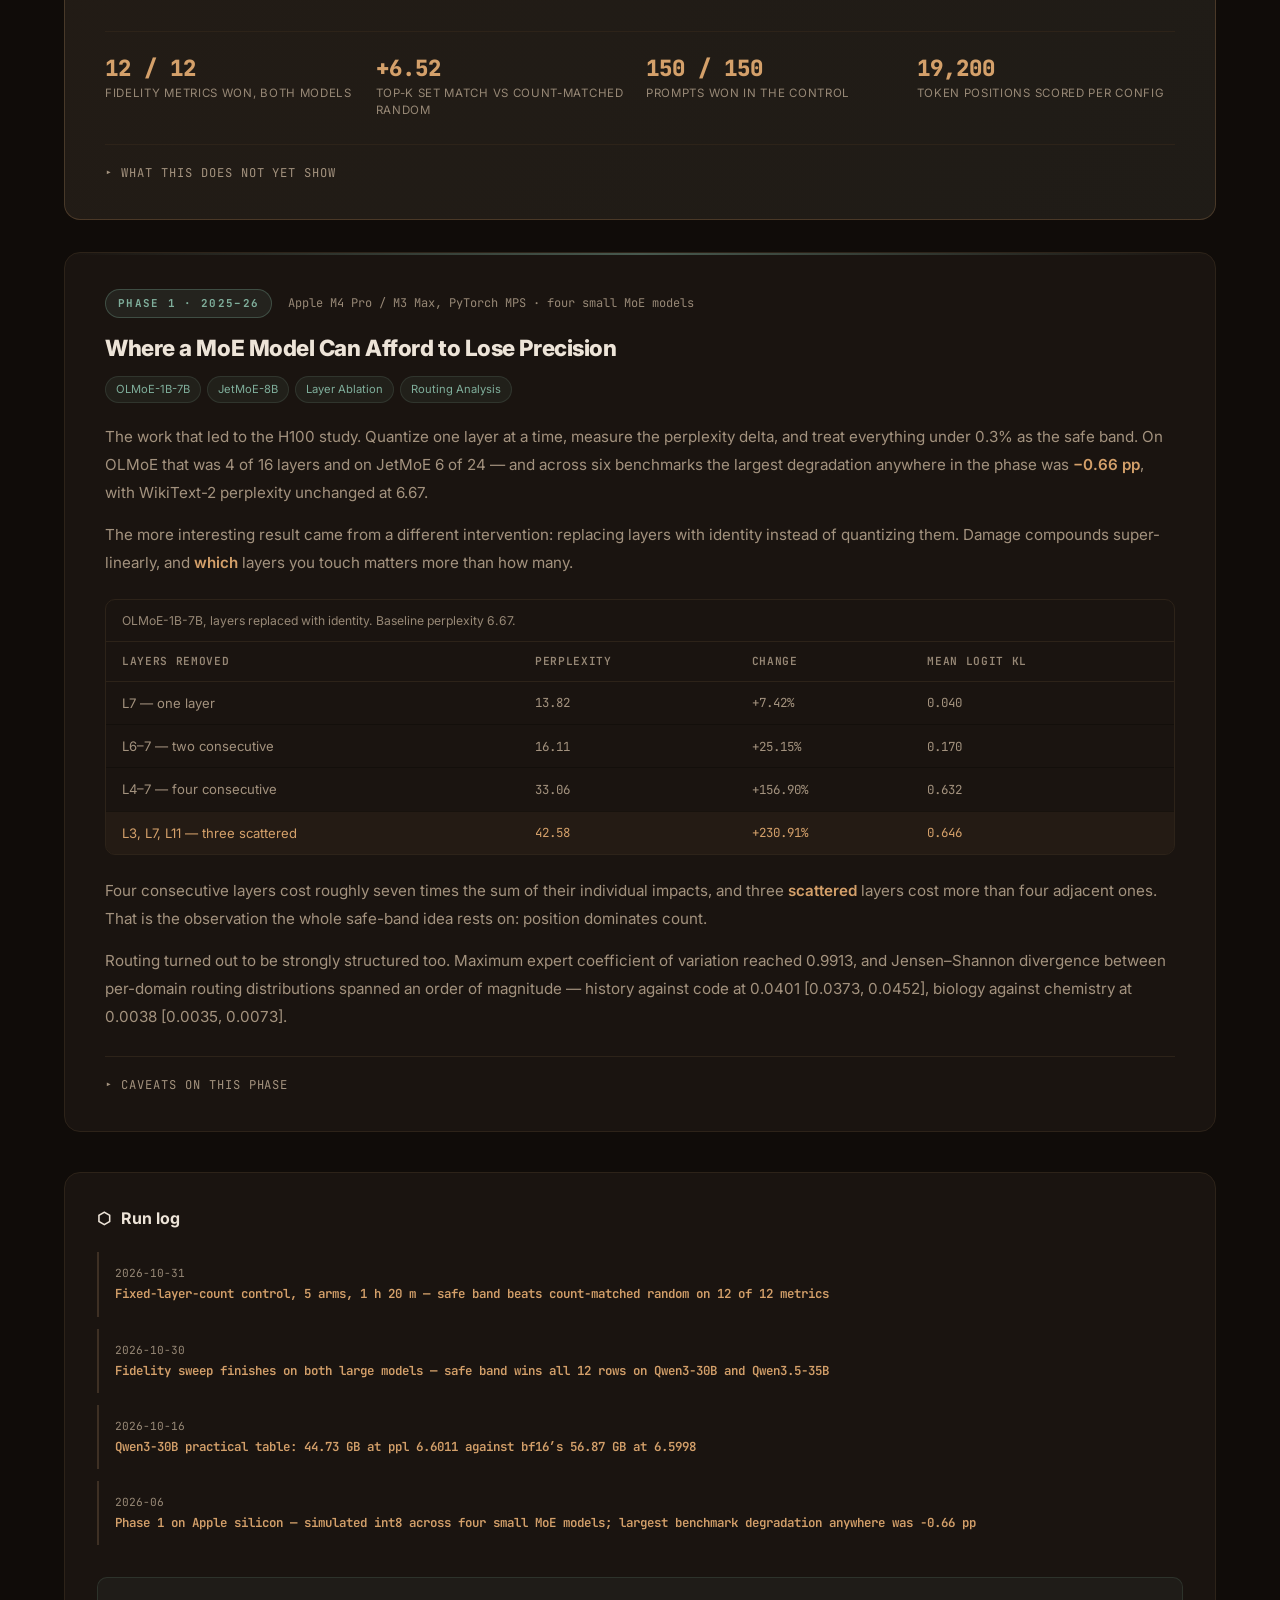
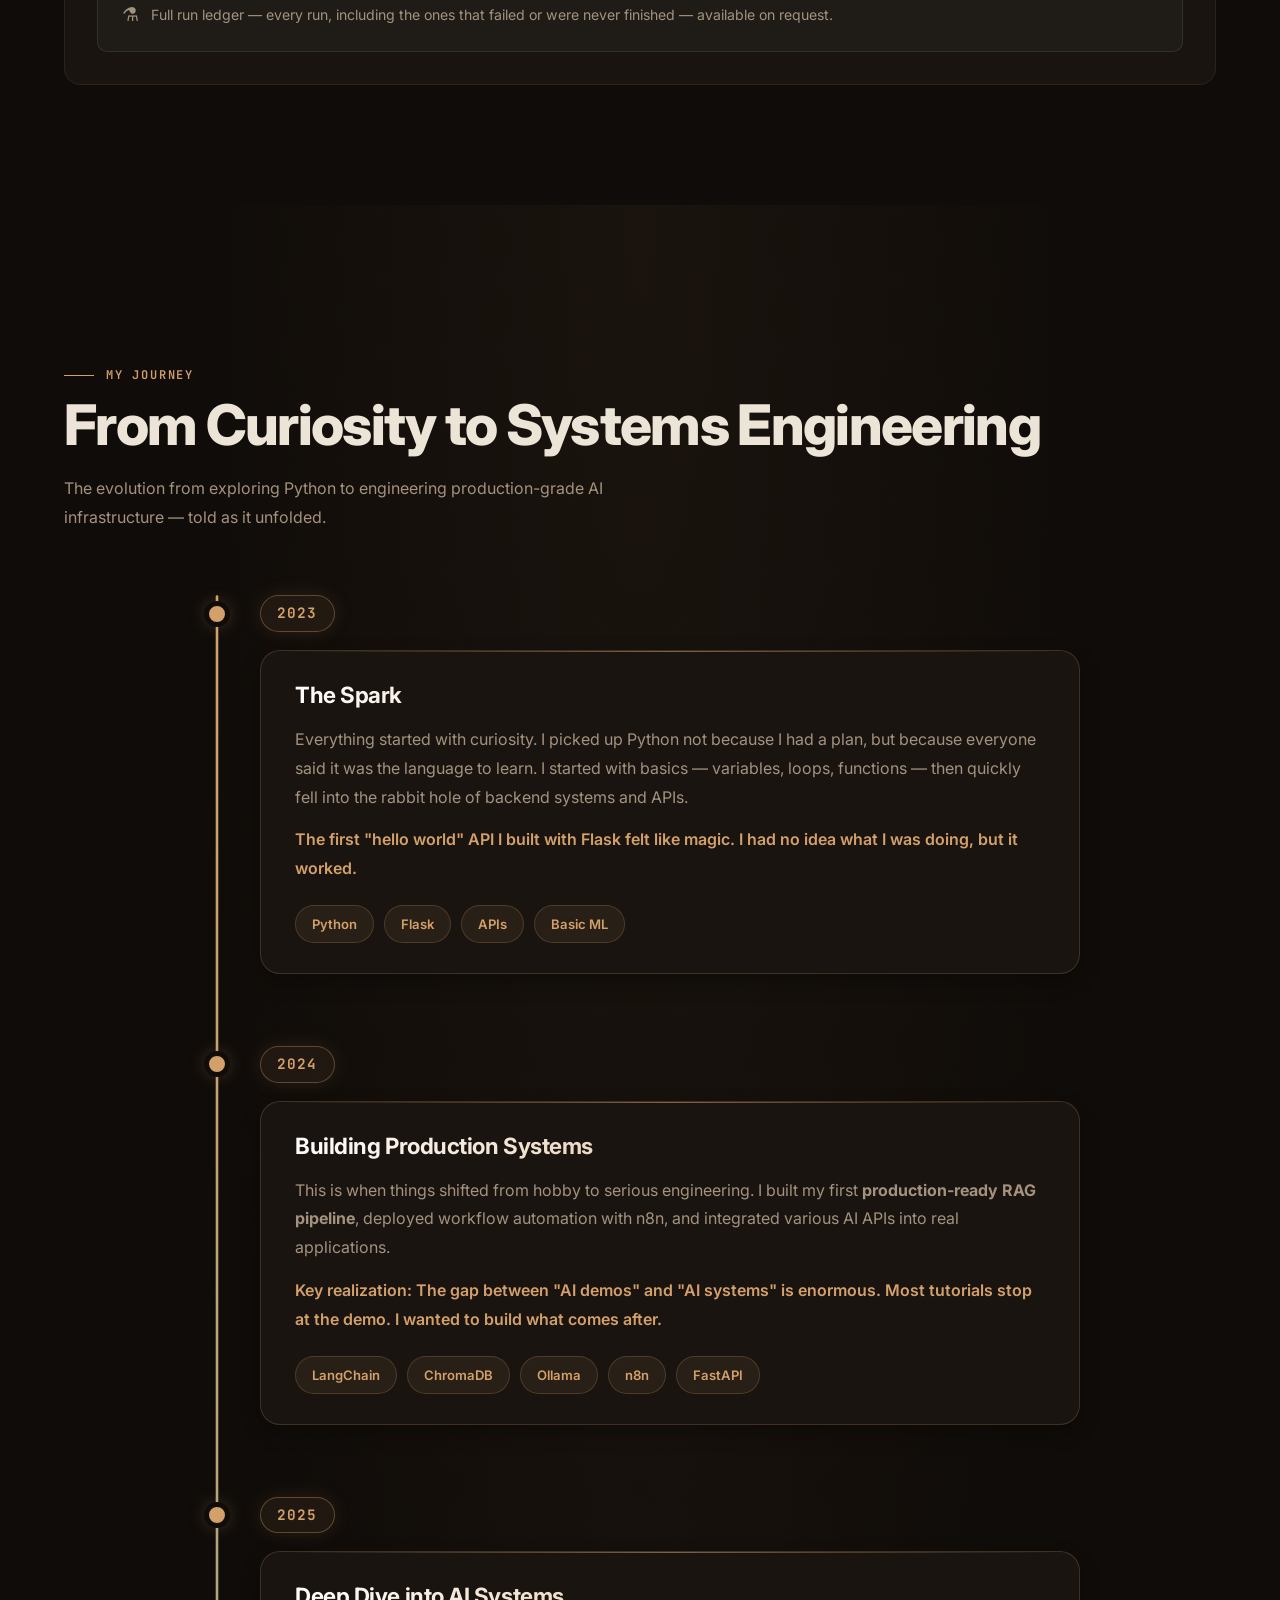
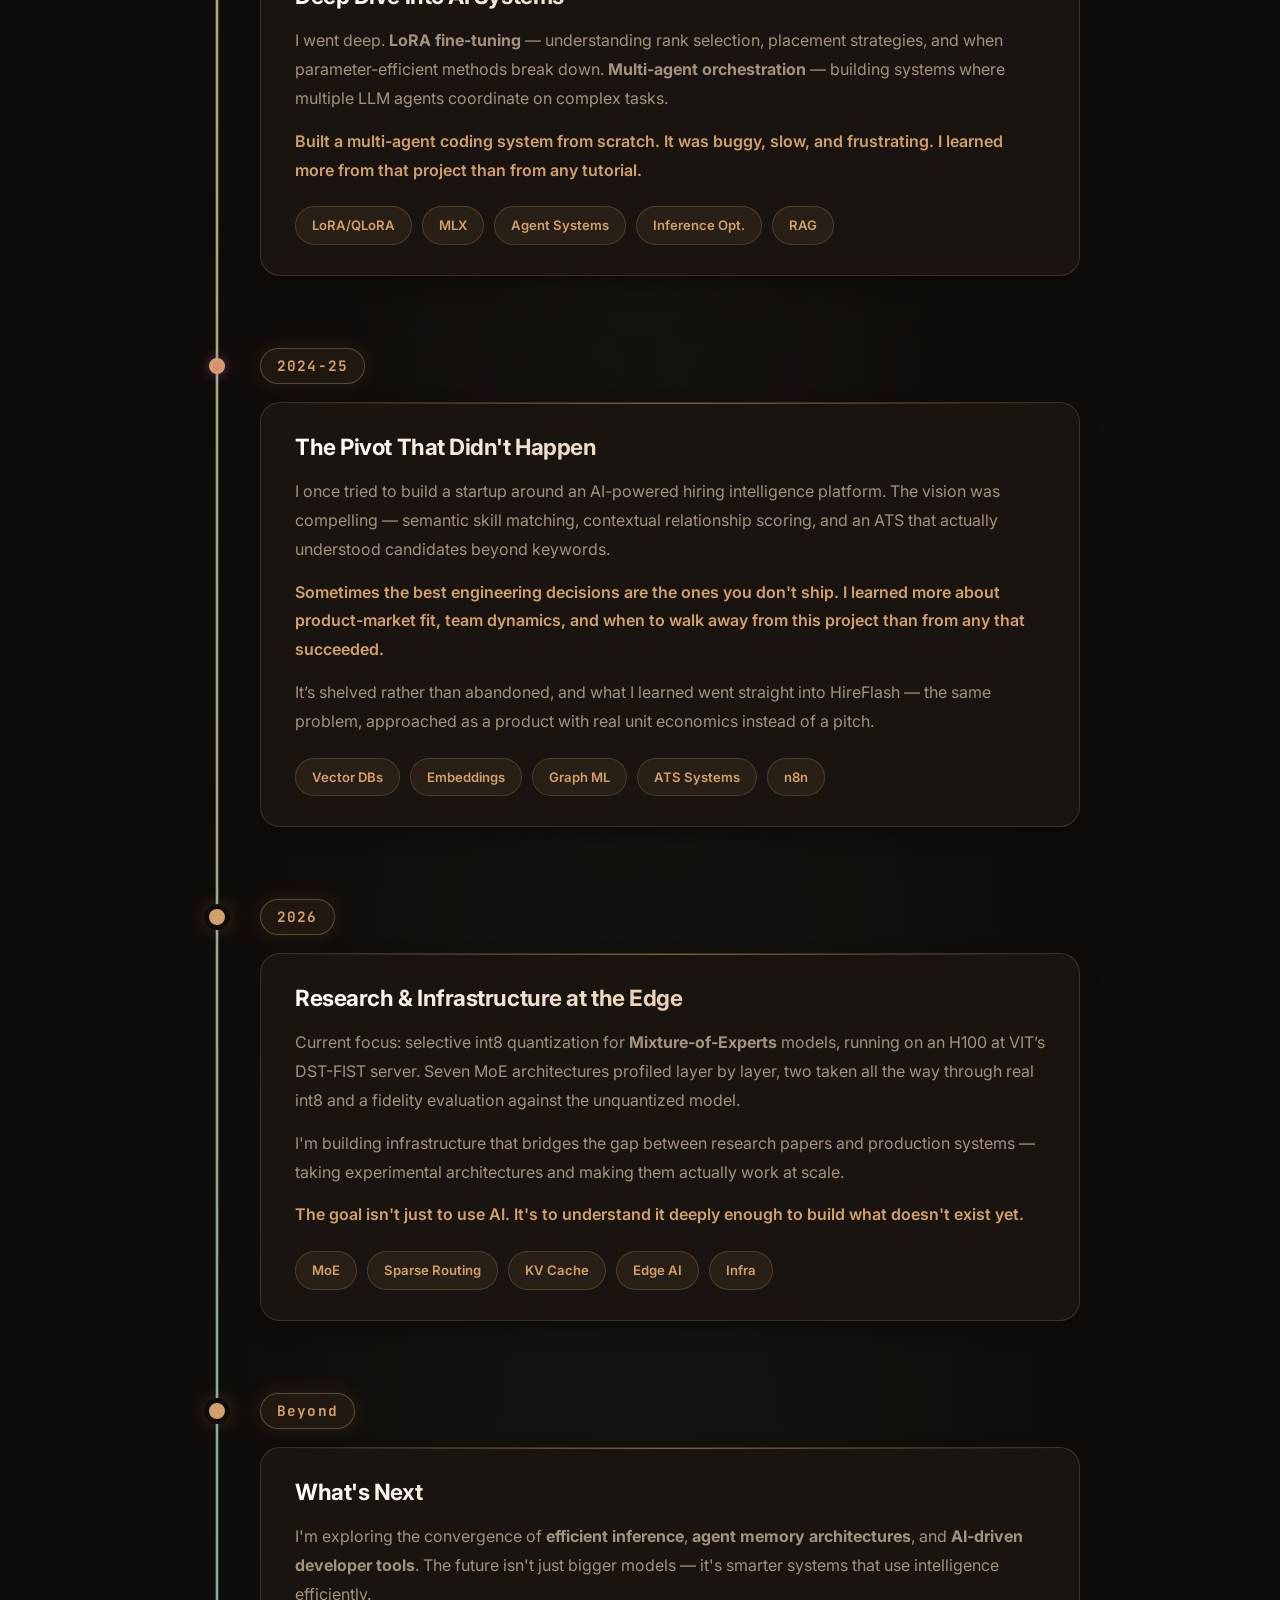
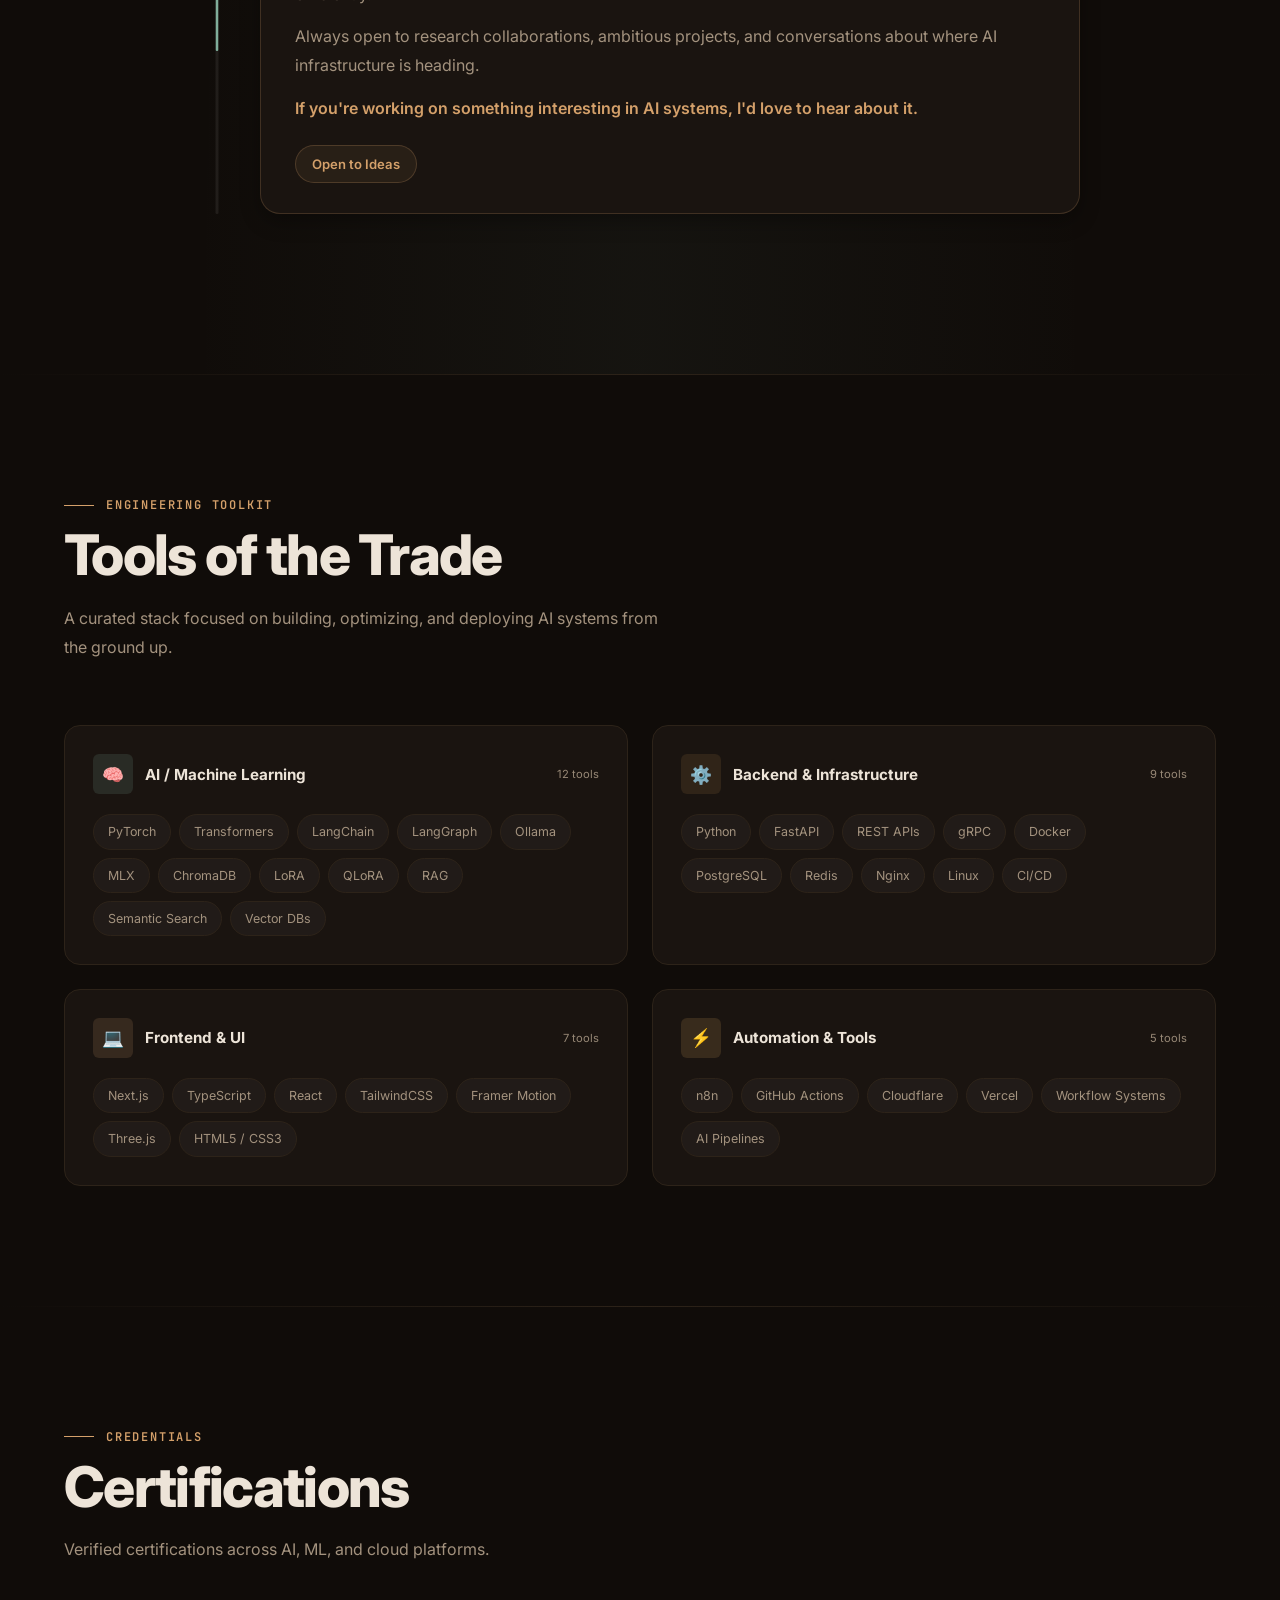
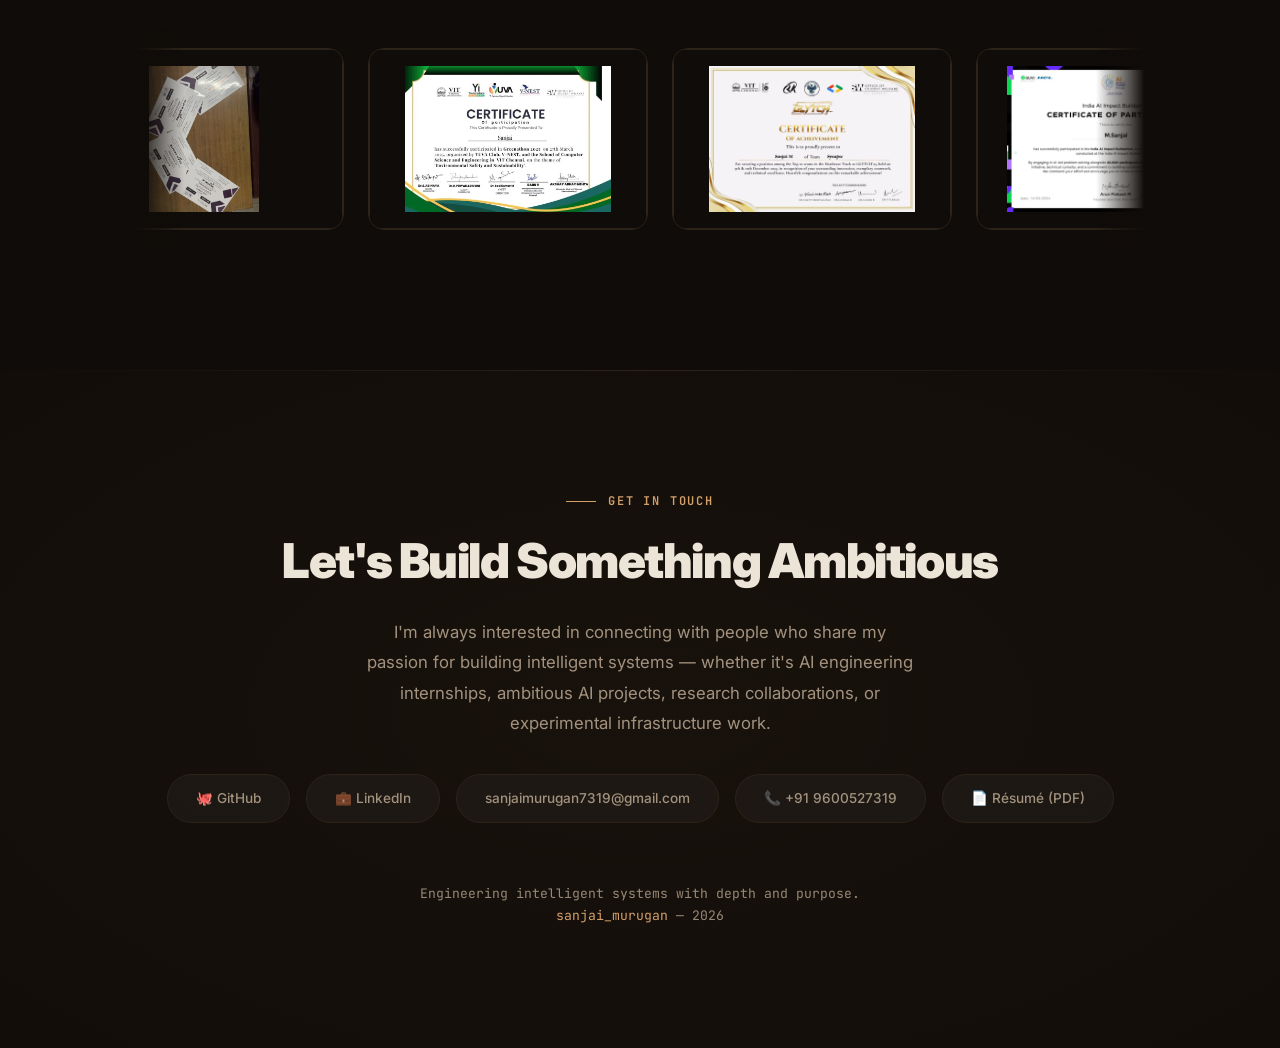
==== commit d77d9730: "State the level, cut the duplicated research cards, date the projects The page never said what stage" ====
--- a/index.html
+++ b/index.html
@@ -31,7 +31,7 @@
 <link rel="preconnect" href="https://fonts.googleapis.com">
 <link rel="preconnect" href="https://fonts.gstatic.com" crossorigin>
 <link rel="preload" as="image" href="img/avatar-560.webp" type="image/webp" fetchpriority="high">
-<link rel="stylesheet" href="style.css?v=16">
+<link rel="stylesheet" href="style.css?v=17">
 <link rel="stylesheet" media="print" onload="this.media='all'" href="https://fonts.googleapis.com/css2?family=Inter:wght@300;400;500;600;700;800;900&family=JetBrains+Mono:wght@400;500;700&display=swap">
 <noscript><link rel="stylesheet" href="https://fonts.googleapis.com/css2?family=Inter:wght@300;400;500;600;700;800;900&family=JetBrains+Mono:wght@400;500;700&display=swap"></noscript>
 <script>
@@ -359,7 +359,7 @@
       <div class="hero-content">
         <div class="hero-badge">
           <span class="dot"></span>
-          <span>Currently exploring new opportunities</span>
+          <span>B.Tech CSE &rsquo;28, VIT Chennai &middot; open to AI/ML internships</span>
         </div>
 
         <h1 class="hero-headline">
@@ -367,8 +367,9 @@
           <span class="gradient-text" id="heroTitle">Engineering AI Systems</span>
         </h1>
         <p class="hero-subtitle">
-          I'm Sanjai — an AI systems engineer and researcher building local-first AI architectures,
-          multi-agent orchestration, RAG pipelines,AI Automation and efficient inference systems.
+          I&rsquo;m Sanjai &mdash; I research how far you can compress a Mixture-of-Experts model before it
+          stops behaving like itself, and I build the products that run on the other side of that
+          question. Currently on an H100 at VIT Chennai, and shipping AI software that people use.
         </p>
 
         <div class="rotating-text">
@@ -471,6 +472,10 @@
             <span class="info-value">AI Systems Engineer</span>
           </div>
           <div class="info-item">
+            <span class="info-label">Education</span>
+            <span class="info-value">B.Tech CSE, VIT Chennai (2024&ndash;28)</span>
+          </div>
+          <div class="info-item">
             <span class="info-label">Focus</span>
             <span class="info-value">Local LLMs & Agentic Systems</span>
           </div>
@@ -483,7 +488,10 @@
 
       <div class="about-text fade-up">
         <p>
-          I'm an <strong>AI systems engineer</strong> with a passion for building efficient, scalable AI systems that work locally and privately. My expertise spans from transformer internals and attention mechanisms to deployment pipelines and inference optimization.
+          I&rsquo;m a <strong>second-year B.Tech CSE undergraduate at VIT Chennai</strong> who works on AI
+          systems — currently selective int8 quantization for Mixture-of-Experts models, run on the
+          university&rsquo;s H100 research server. My interest runs from transformer internals and expert
+          routing through to deployment pipelines and inference optimization.
         </p>
         <p>
           I specialize in <strong>local-first AI architectures</strong>, <strong>multi-agent orchestration, Agentic AI</strong>, and <strong>RAG systems</strong>. I don't just use AI tools—I build the infrastructure that makes them work efficiently on consumer hardware.
@@ -530,6 +538,7 @@
         <div class="project-card-inner">
           <div class="project-tagline">🔍 Research Project</div>
           <h3 class="project-title">Bike Rental RAG Assistant</h3>
+          <div class="project-date">2025</div>
 
 <p class="project-tagline-text">
   "AI-powered retrieval assistant for intelligent bike rental support and real-time customer interaction."
@@ -565,6 +574,7 @@
         <div class="project-card-inner">
           <div class="project-tagline">🧪 Experiment</div>
           <h3 class="project-title">TinyOllama LoRA Fine-Tuning Research</h3>
+          <div class="project-date">2025</div>
           <p class="project-tagline-text">"Parameter-efficient specialization experiments on lightweight local LLMs."</p>
           <p class="project-desc">
             Explored LoRA-based fine-tuning workflows using MLX and lightweight language models to understand efficient specialization techniques and local deployment optimization. Documented rank exploration, quantization strategies, and quality trade-offs.
@@ -609,6 +619,7 @@
         <div class="project-card-inner">
           <div class="project-tagline">📷 Applied AI / Computer Vision</div>
           <h3 class="project-title">Low-Light Animal Detection Pipeline</h3>
+          <div class="project-date">2025</div>
           <p class="project-tagline-text">"Computer vision system for wildlife detection in difficult lighting environments."</p>
           <p class="project-desc">
             Developed a computer vision pipeline capable of detecting wildlife in low-visibility scenarios using image enhancement and object detection techniques. Explored preprocessing optimization for real-time performance under challenging environmental conditions.
@@ -635,6 +646,7 @@
         <div class="project-card-inner">
           <div class="project-tagline">&#128188; Product &middot; Founder</div>
           <h3 class="project-title">HireFaster &mdash; AI Resume Evaluation SaaS</h3>
+          <div class="project-date">Jan 2026 &ndash; present</div>
           <p class="project-tagline-text">"A production hiring platform, architected and shipped end to end."</p>
           <p class="project-desc">
             A full-stack SaaS rather than a prototype: Next.js front end, FastAPI services, MongoDB
@@ -665,6 +677,7 @@
         <div class="project-card-inner">
           <div class="project-tagline">&#9881;&#65039; Open Source &middot; EDA</div>
           <h3 class="project-title">GLI-Flow &mdash; RTL-to-GDS Automation</h3>
+          <div class="project-date">Jul 2026 &ndash; present</div>
           <p class="project-tagline-text">"Verilog to GDSII in one command, with an LLM that explains why a run failed."</p>
           <p class="project-desc">
             A full-stack platform over the open-source ASIC flow: a React/Vite dashboard of 35+ views
@@ -695,6 +708,7 @@
         <div class="project-card-inner">
           <div class="project-tagline">&#128248; Computer Vision</div>
           <h3 class="project-title">DriveCLIP &mdash; Multi-Task Driving Perception</h3>
+          <div class="project-date">Mar 2026 &ndash; present</div>
           <p class="project-tagline-text">"Five sequential vision tasks collapsed into one forward pass."</p>
           <p class="project-desc">
             A consolidated multi-task architecture extending CLIP ViT-B/32 with a feature pyramid and
@@ -949,48 +963,6 @@
       </details>
     </article>
 
-    <div class="research-grid">
-      <div class="research-card fade-up">
-        <span class="research-num">01</span>
-        <h3><span>Layer sensitivity profiling</span></h3>
-        <div class="research-tags">
-          <span class="research-tag">7 MoE models</span>
-          <span class="research-tag">Per-layer probes</span>
-        </div>
-        <p>Quantize one layer at a time, score the damage, cut the band at a knee. Run across OLMoE-1B-7B, JetMoE-8B, Qwen1.5-MoE, Qwen3-30B and Qwen3.5-35B. Qwen1.5-MoE came back degenerate &mdash; the search marked all 24 layers safe &mdash; which is itself a useful negative result.</p>
-      </div>
-
-      <div class="research-card fade-up">
-        <span class="research-num">02</span>
-        <h3><span>Layer skipping &amp; hidden-state drift</span></h3>
-        <div class="research-tags">
-          <span class="research-tag">Ablation</span>
-          <span class="research-tag">OLMoE</span>
-        </div>
-        <p>Replacing layers with identity rather than quantizing them. Damage compounds super-linearly &mdash; four consecutive layers cost roughly seven times the sum of their individual impacts &mdash; and three scattered layers cost more than four adjacent ones. Which layers you touch dominates how many.</p>
-      </div>
-
-      <div class="research-card fade-up">
-        <span class="research-num">03</span>
-        <h3><span>Expert routing as domain structure</span></h3>
-        <div class="research-tags">
-          <span class="research-tag">Routing</span>
-          <span class="research-tag">JS divergence</span>
-        </div>
-        <p>On OLMoE, maximum expert coefficient of variation reaches 0.9913, and Jensen&ndash;Shannon divergence between per-domain routing distributions spans an order of magnitude, clustering along semantic lines &mdash; history against code diverges ten times more than biology against chemistry.</p>
-      </div>
-
-      <div class="research-card fade-up">
-        <span class="research-num">04</span>
-        <h3><span>Parameter-efficient fine-tuning</span></h3>
-        <div class="research-tags">
-          <span class="research-tag">LoRA</span>
-          <span class="research-tag">Apple MLX</span>
-        </div>
-        <p>LoRA adaptation of a 1.1B model on Apple silicon with 0.435% of parameters trainable, built to understand where parameter-efficient methods hold and where they break down before scaling the same questions up to MoE architectures.</p>
-      </div>
-    </div>
-
     <!-- Research Log -->
     <div class="research-log fade-up">
       <h3>
--- a/style.css
+++ b/style.css
@@ -897,6 +897,14 @@
   text-transform: uppercase; letter-spacing: 0.05em;
   margin-bottom: 8px;
 }
+.project-date {
+  font-family: var(--font-mono);
+  font-size: 0.72rem;
+  letter-spacing: 0.06em;
+  color: var(--text-muted);
+  margin: -4px 0 10px;
+}
+
 .project-tagline-text {
   font-size: 0.85rem; color: var(--text-secondary);
   font-style: italic; margin-bottom: 12px;
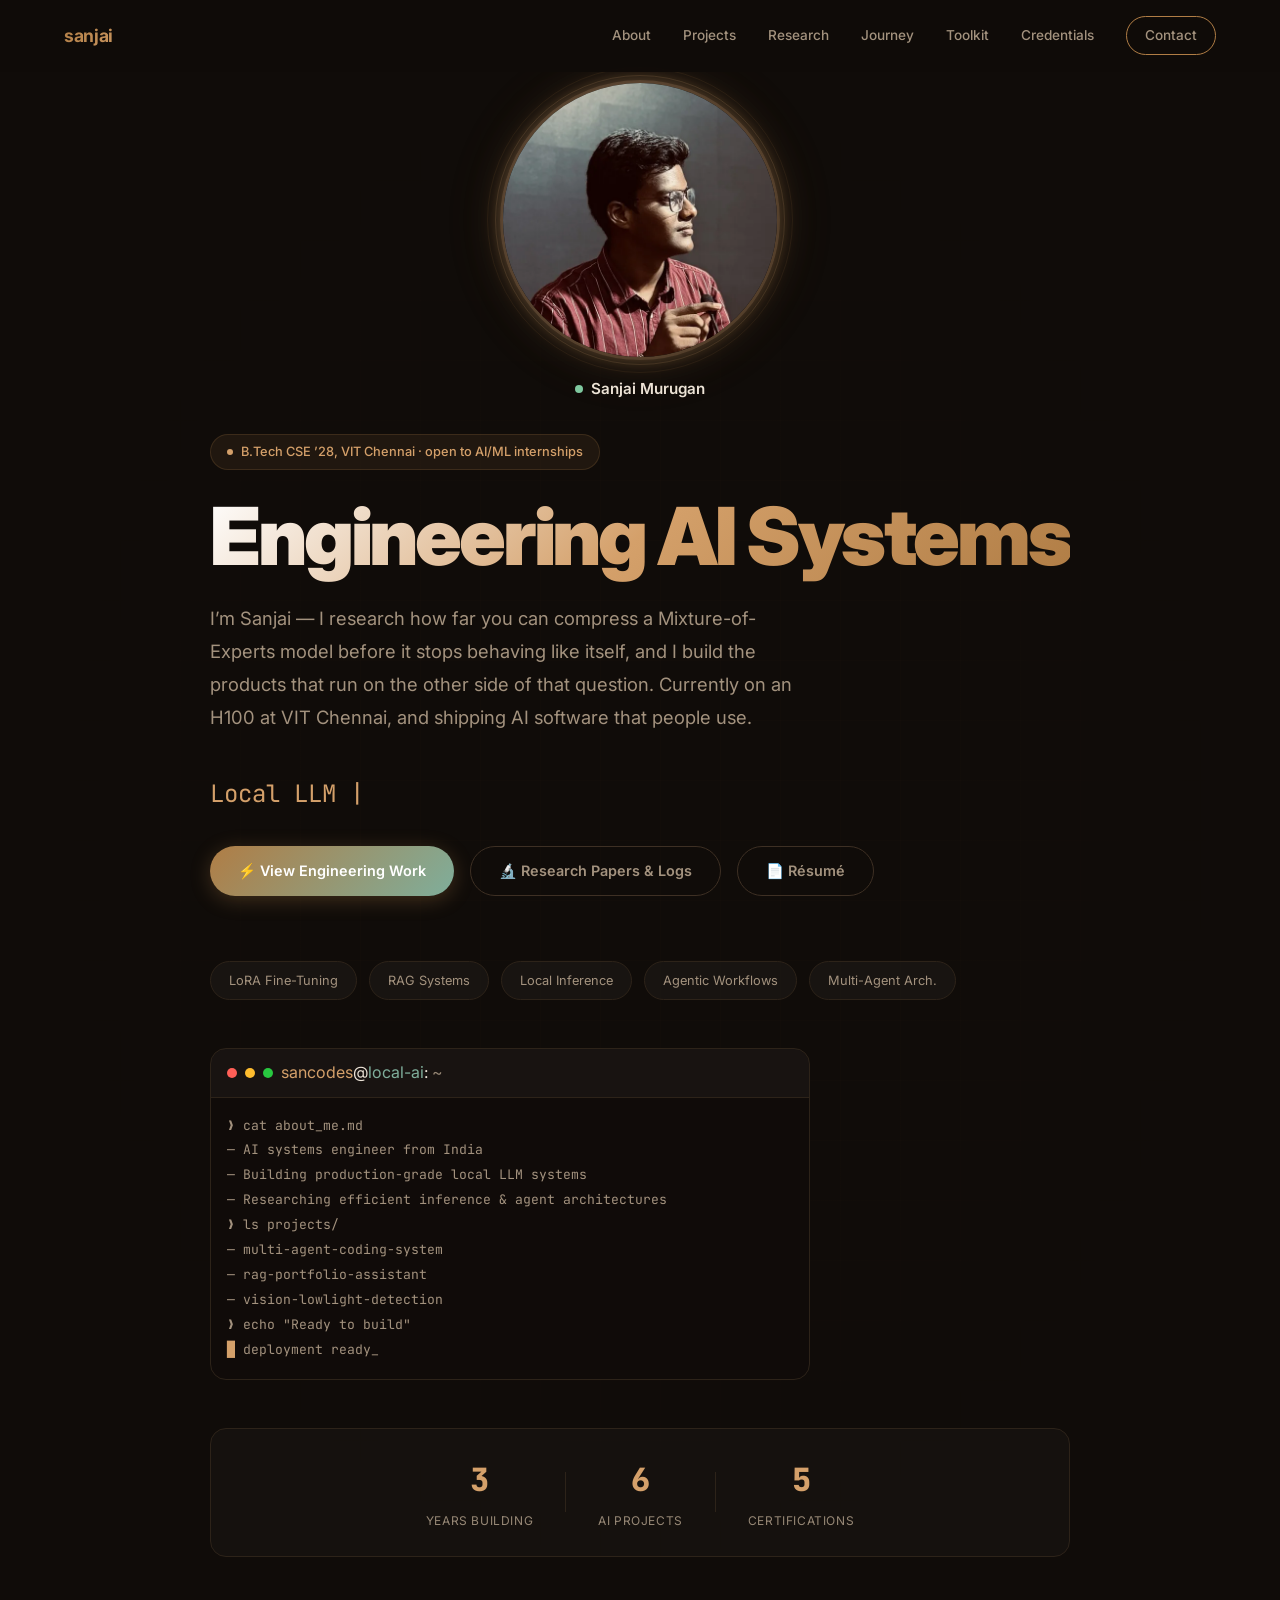
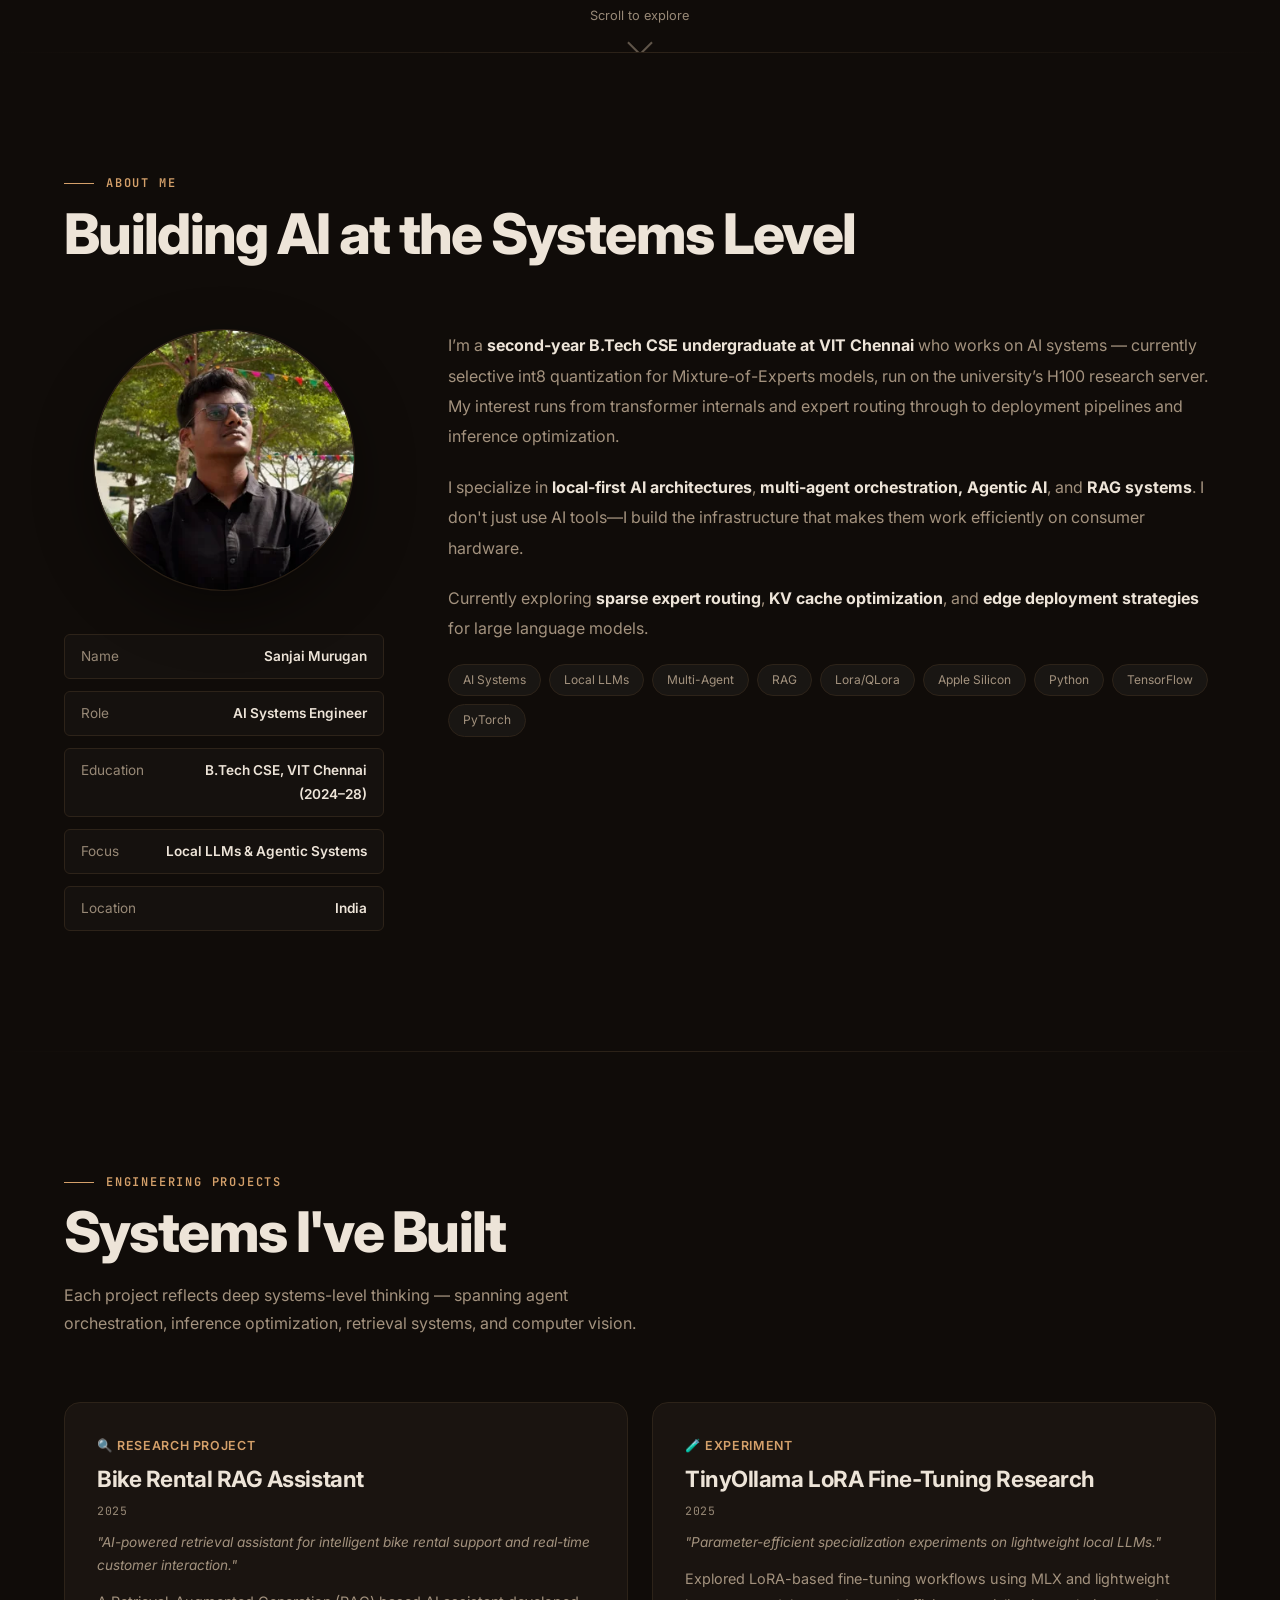
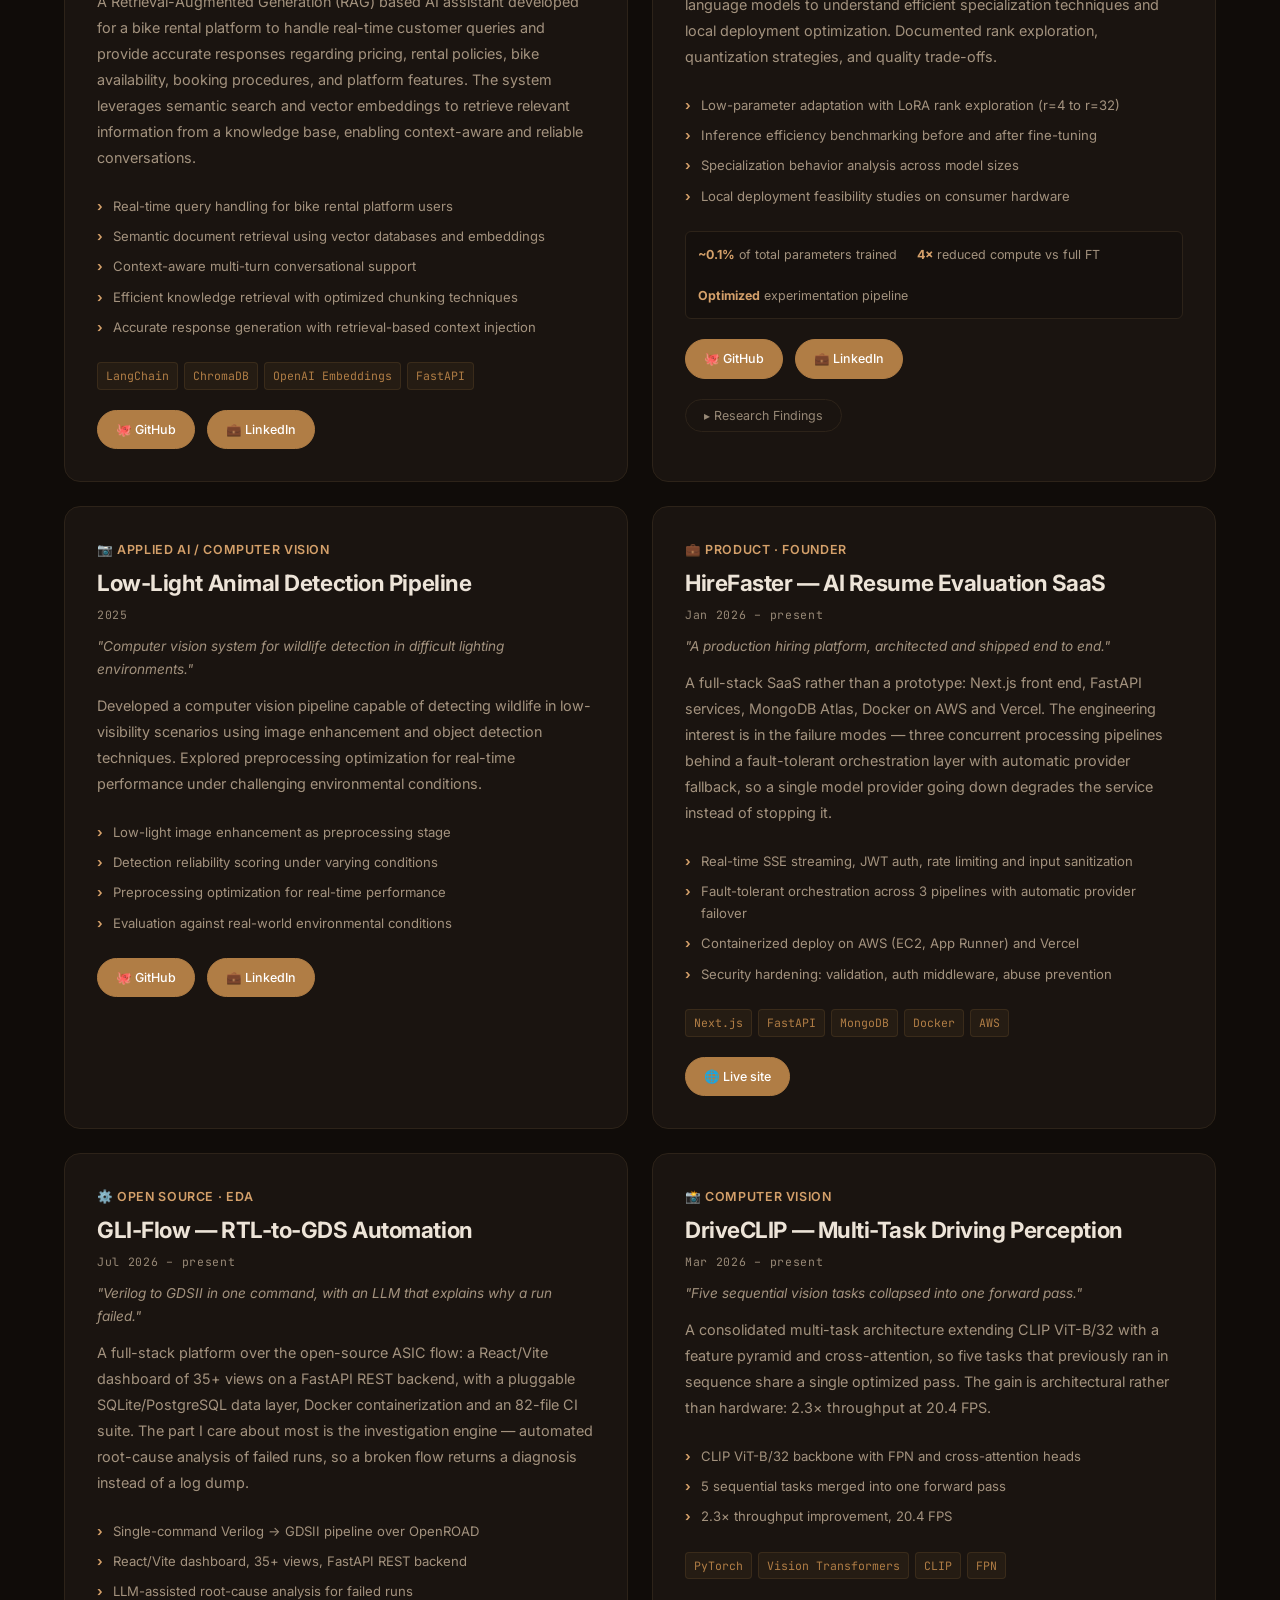
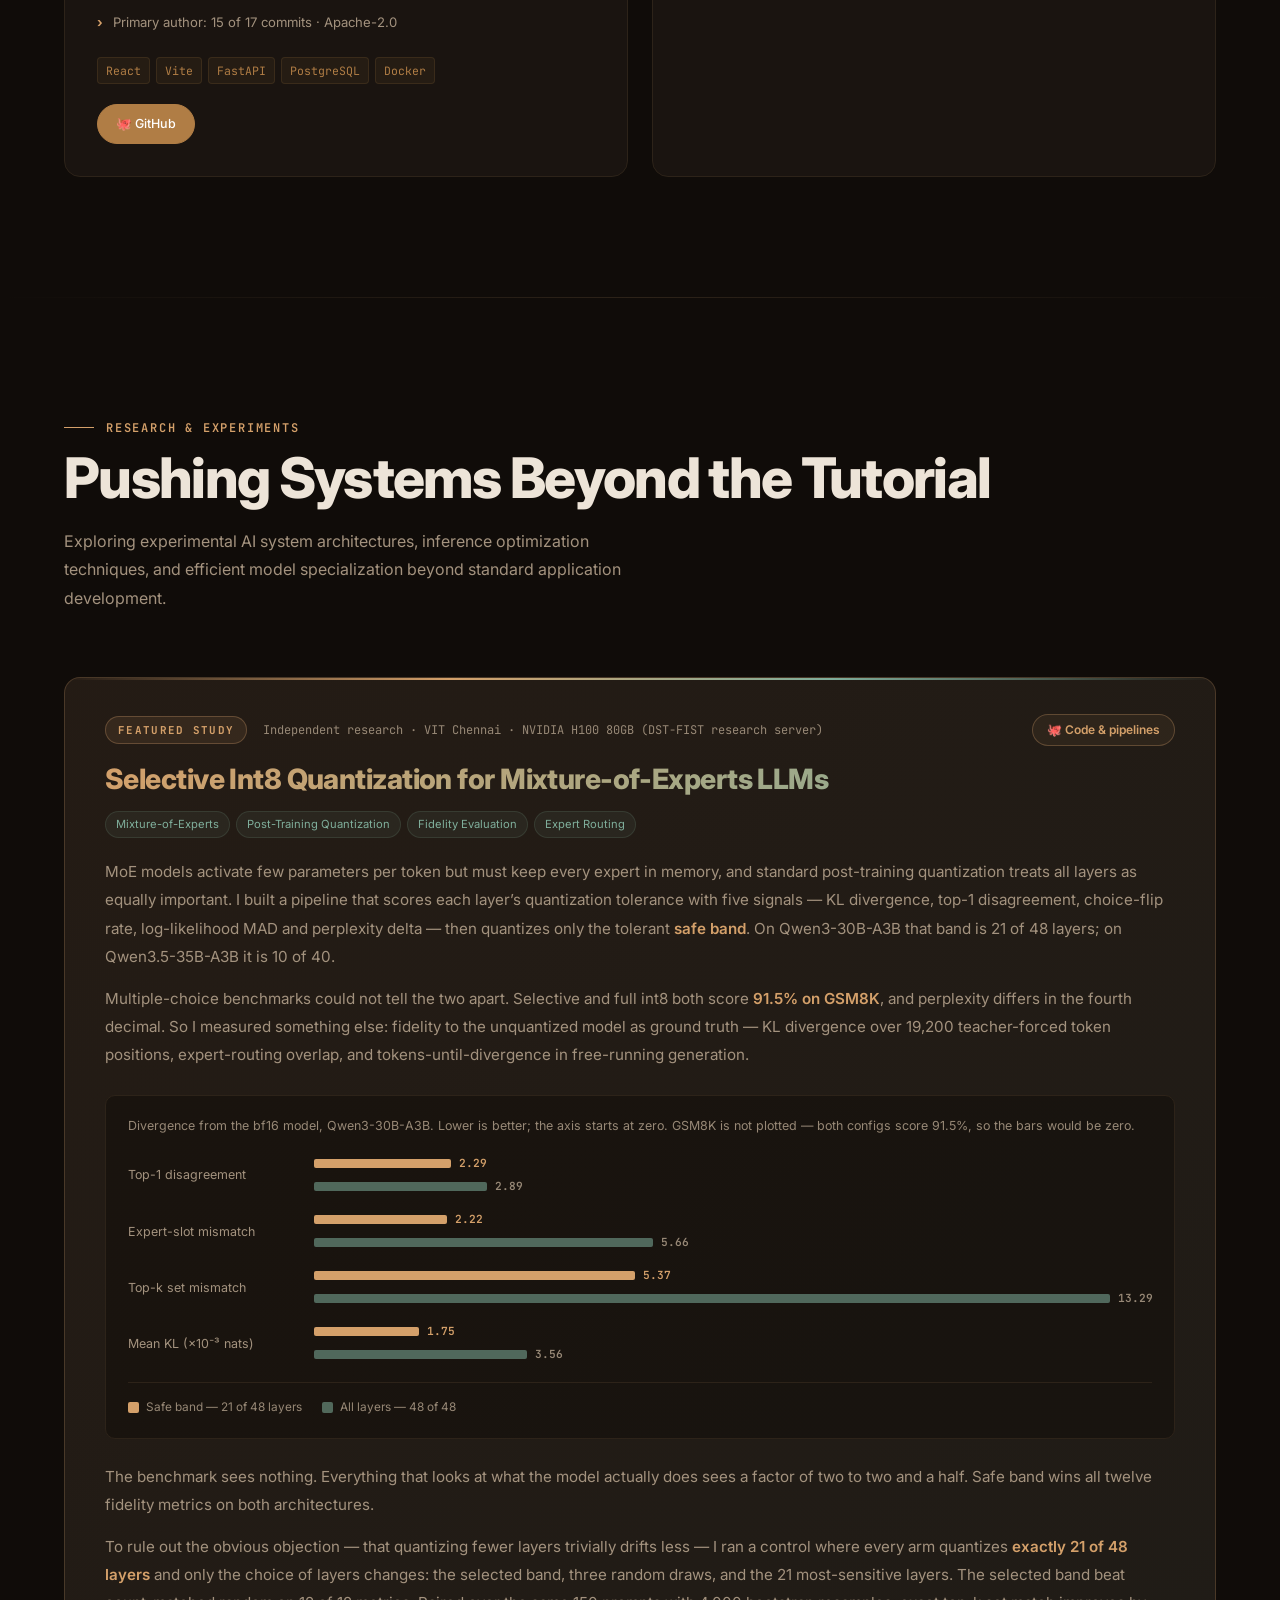
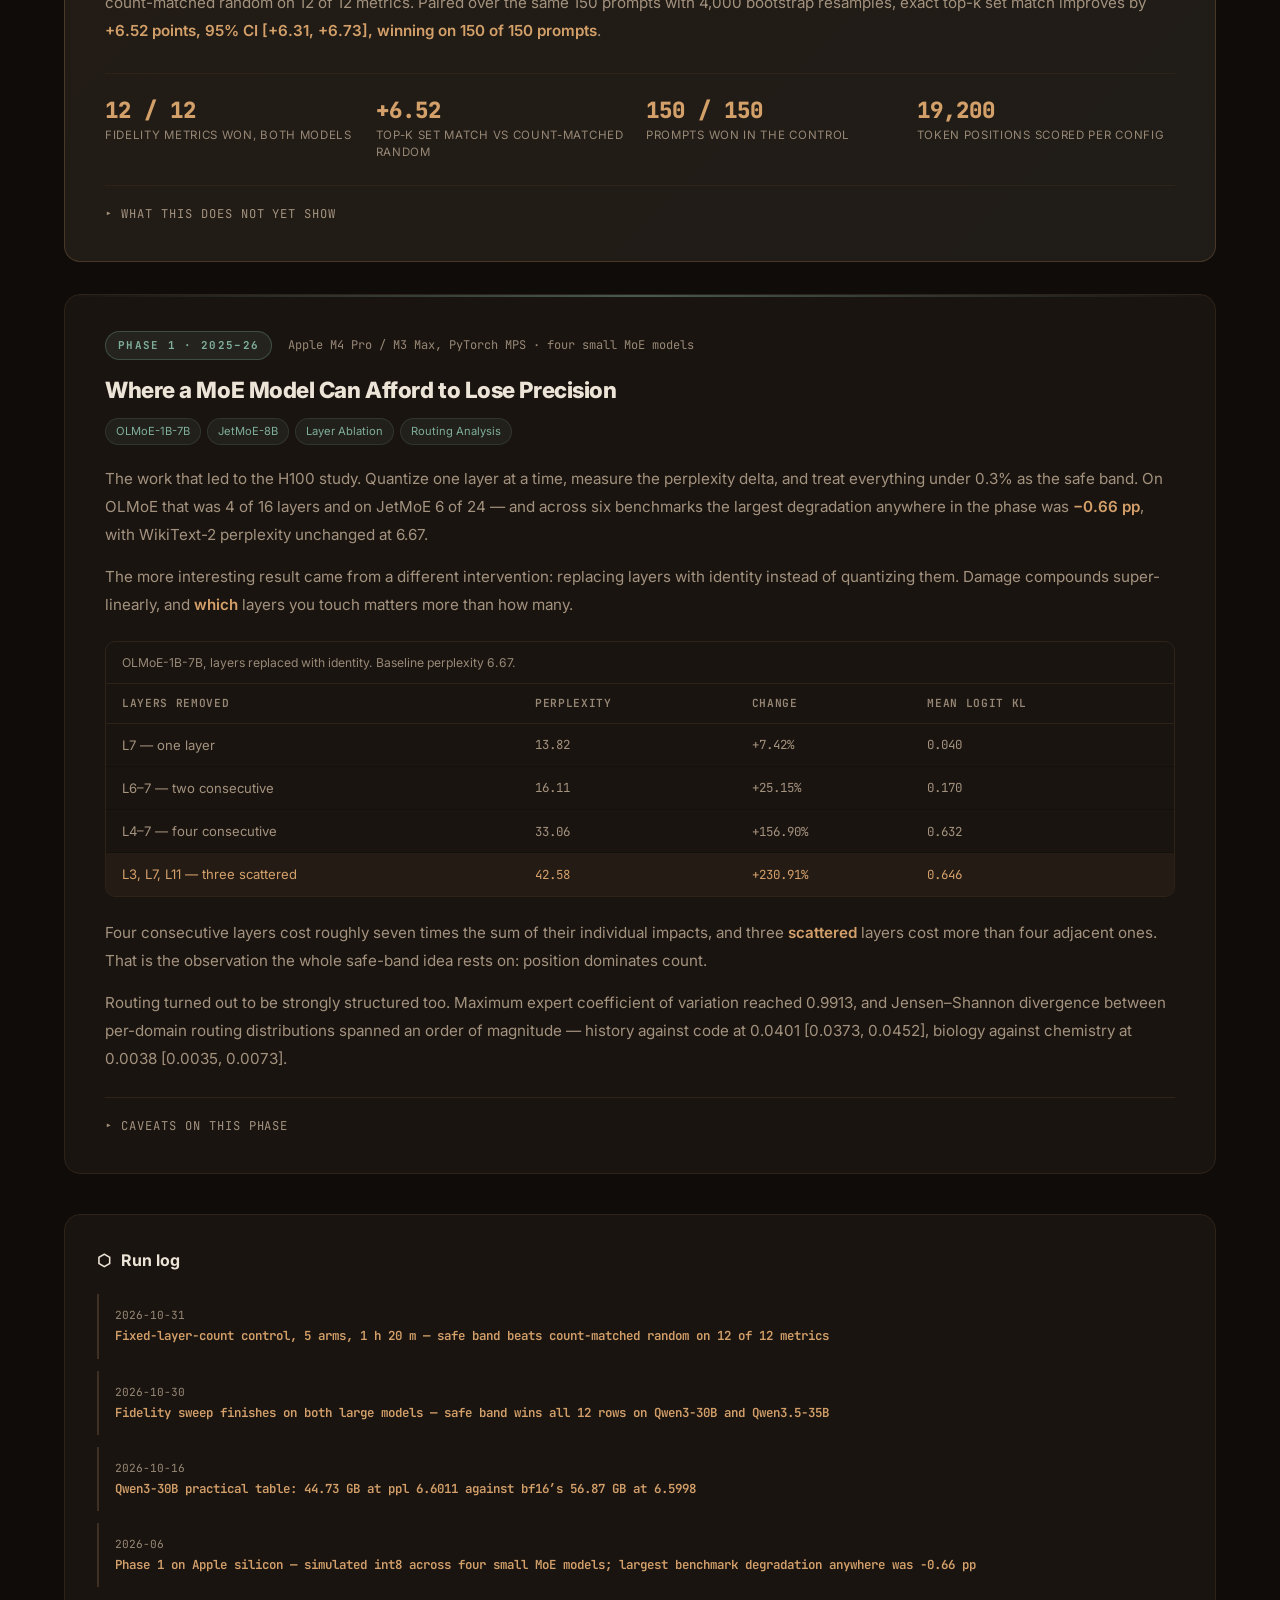
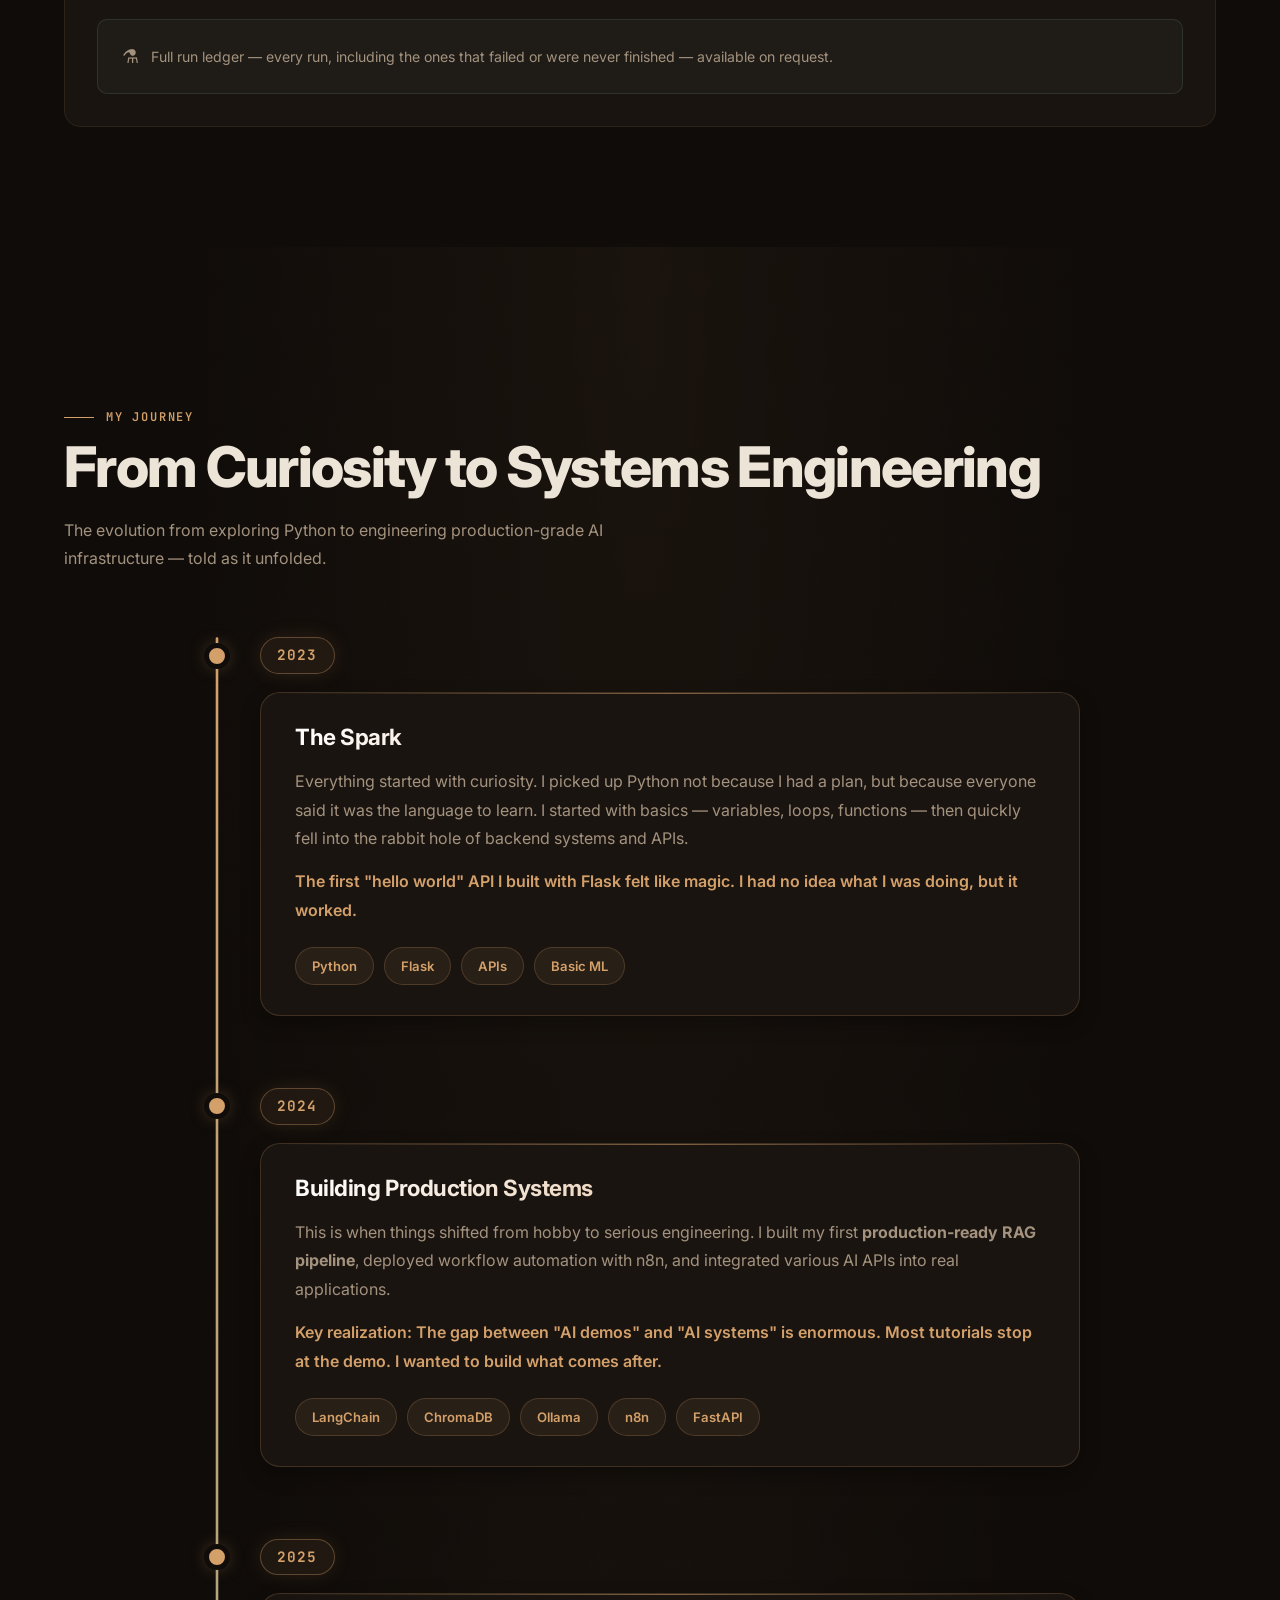
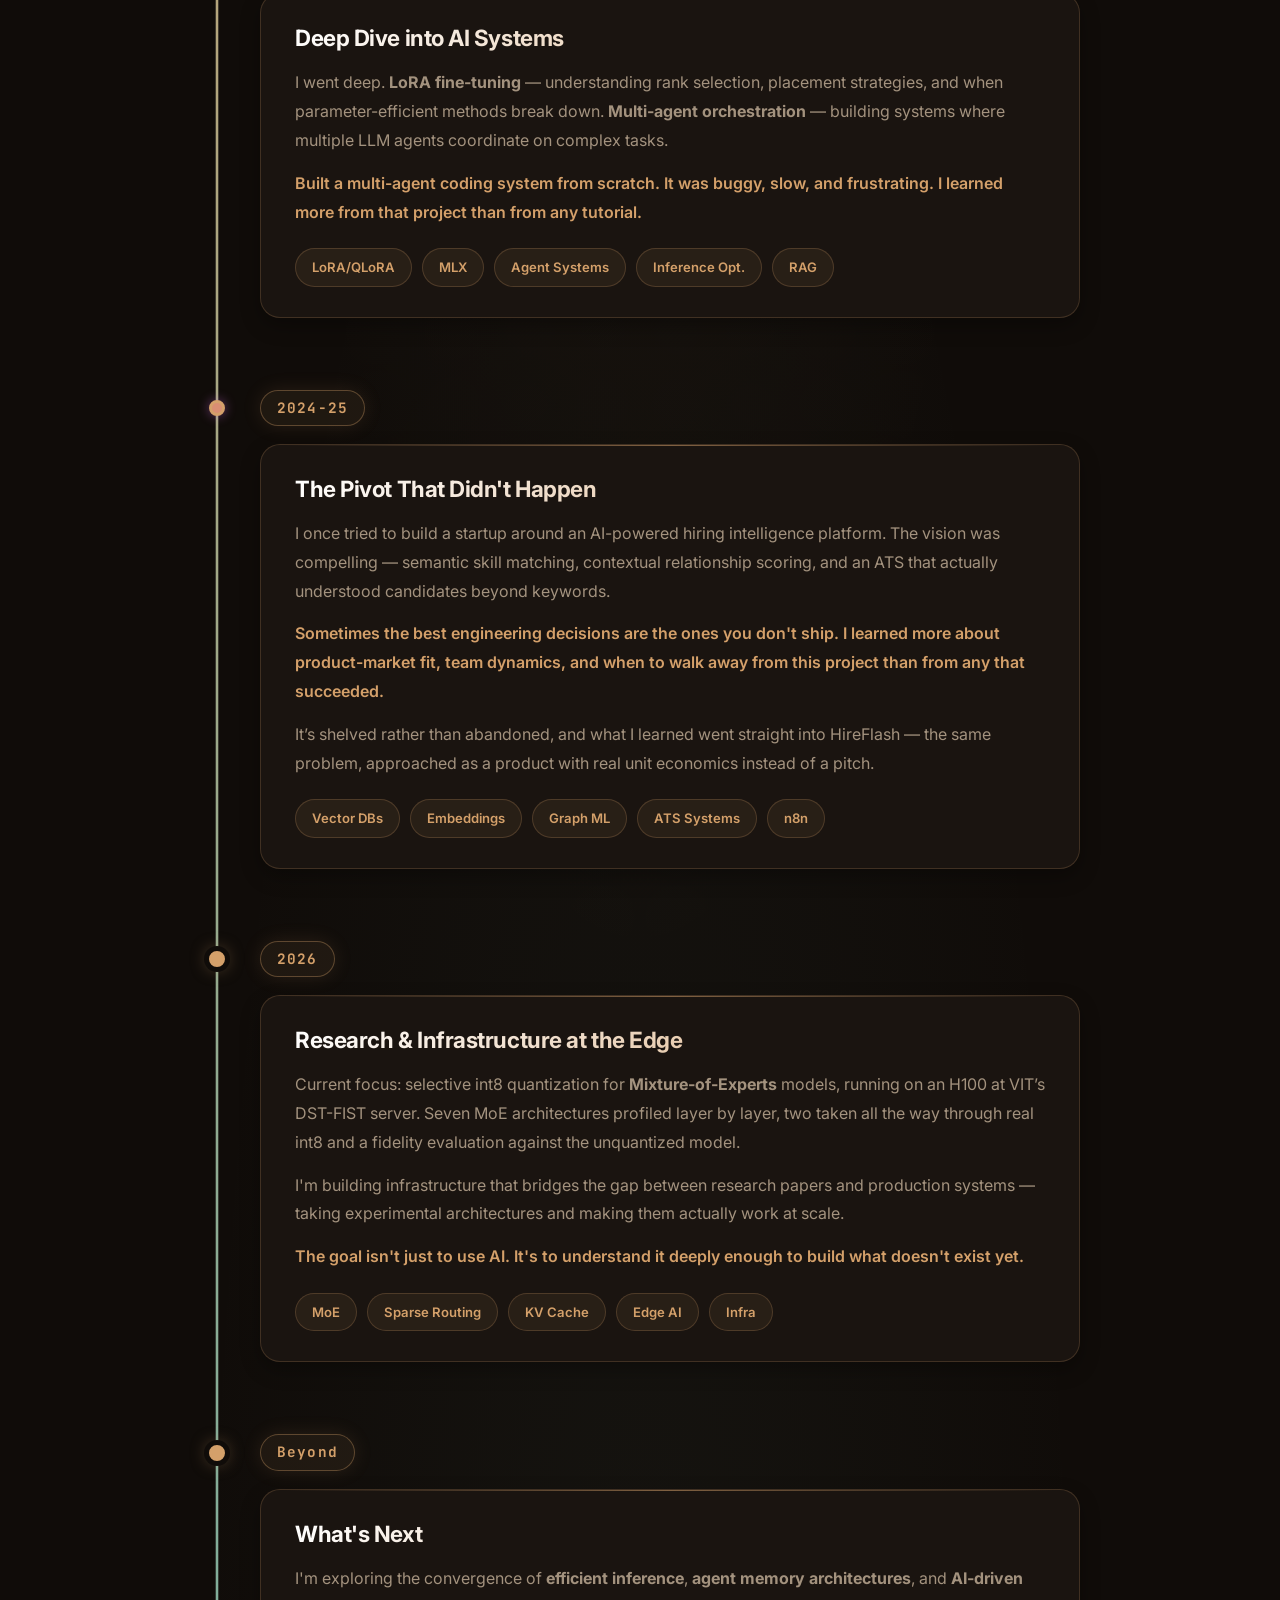
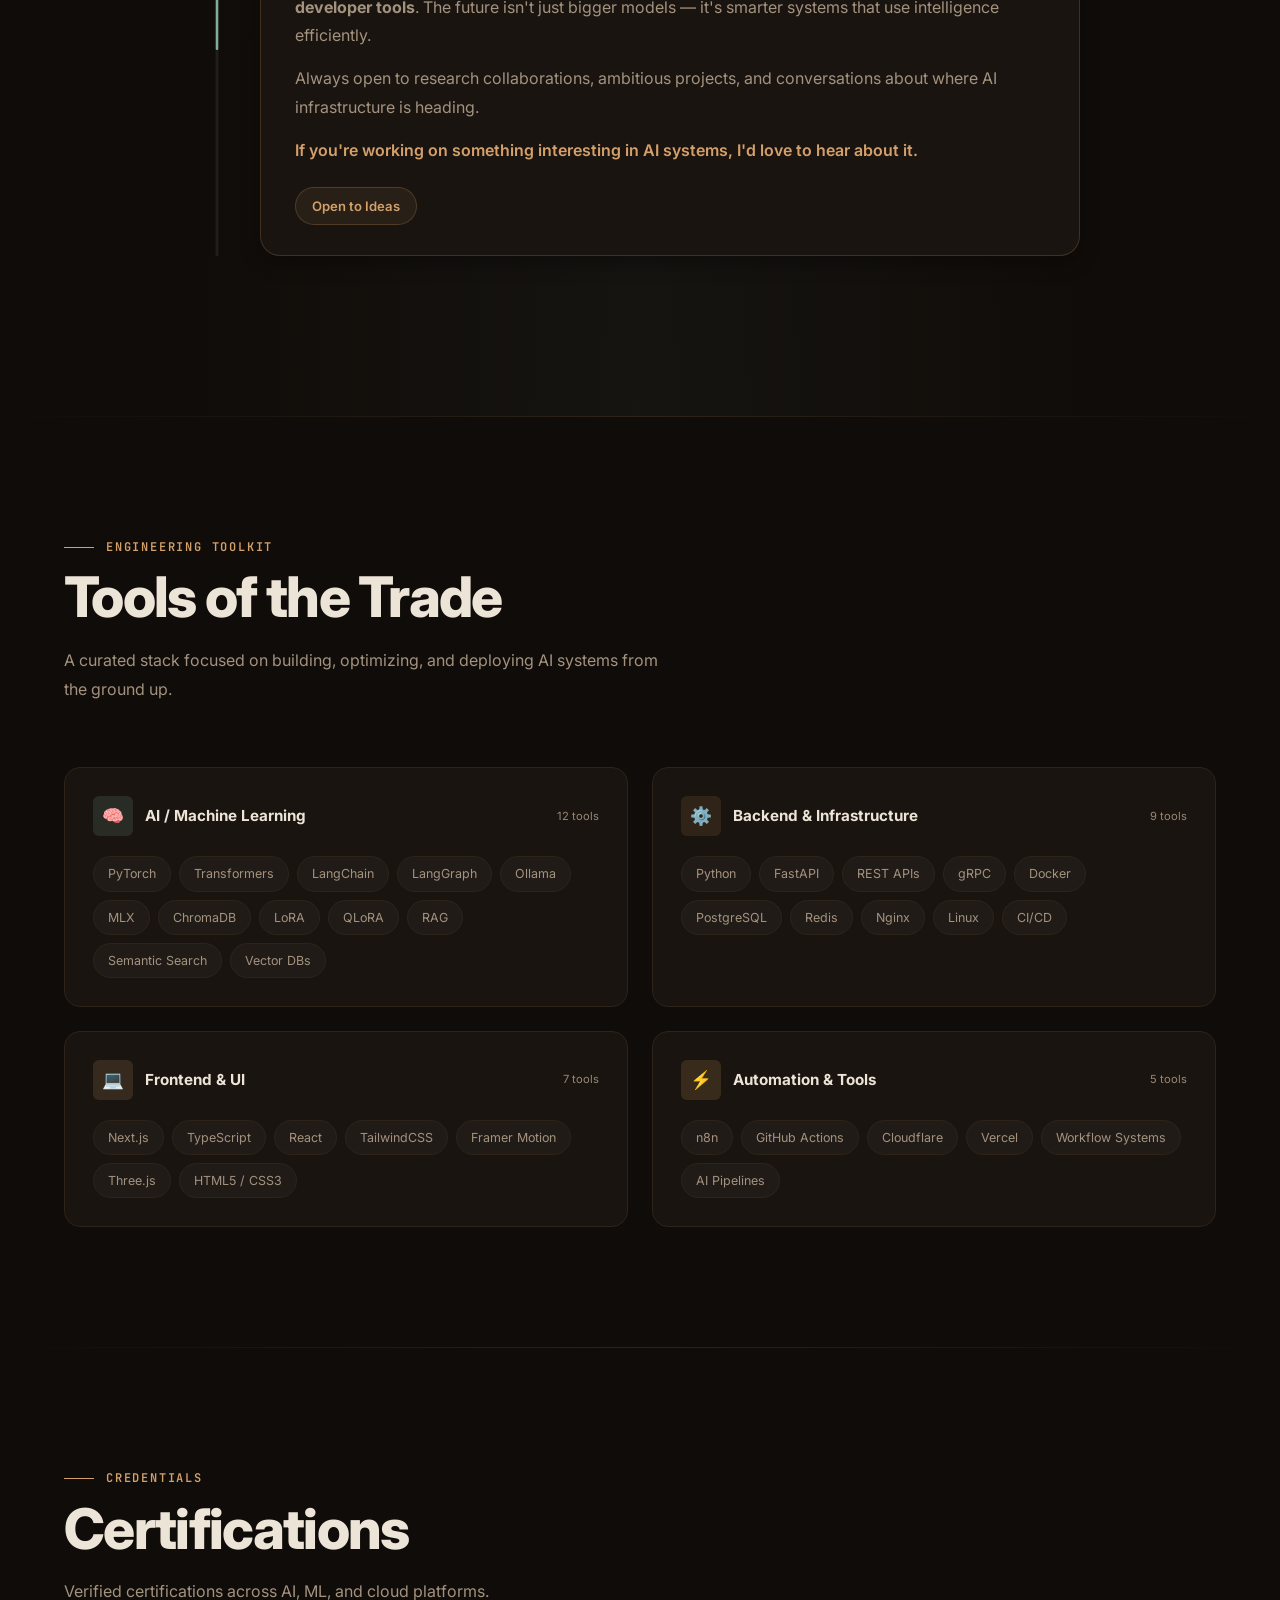
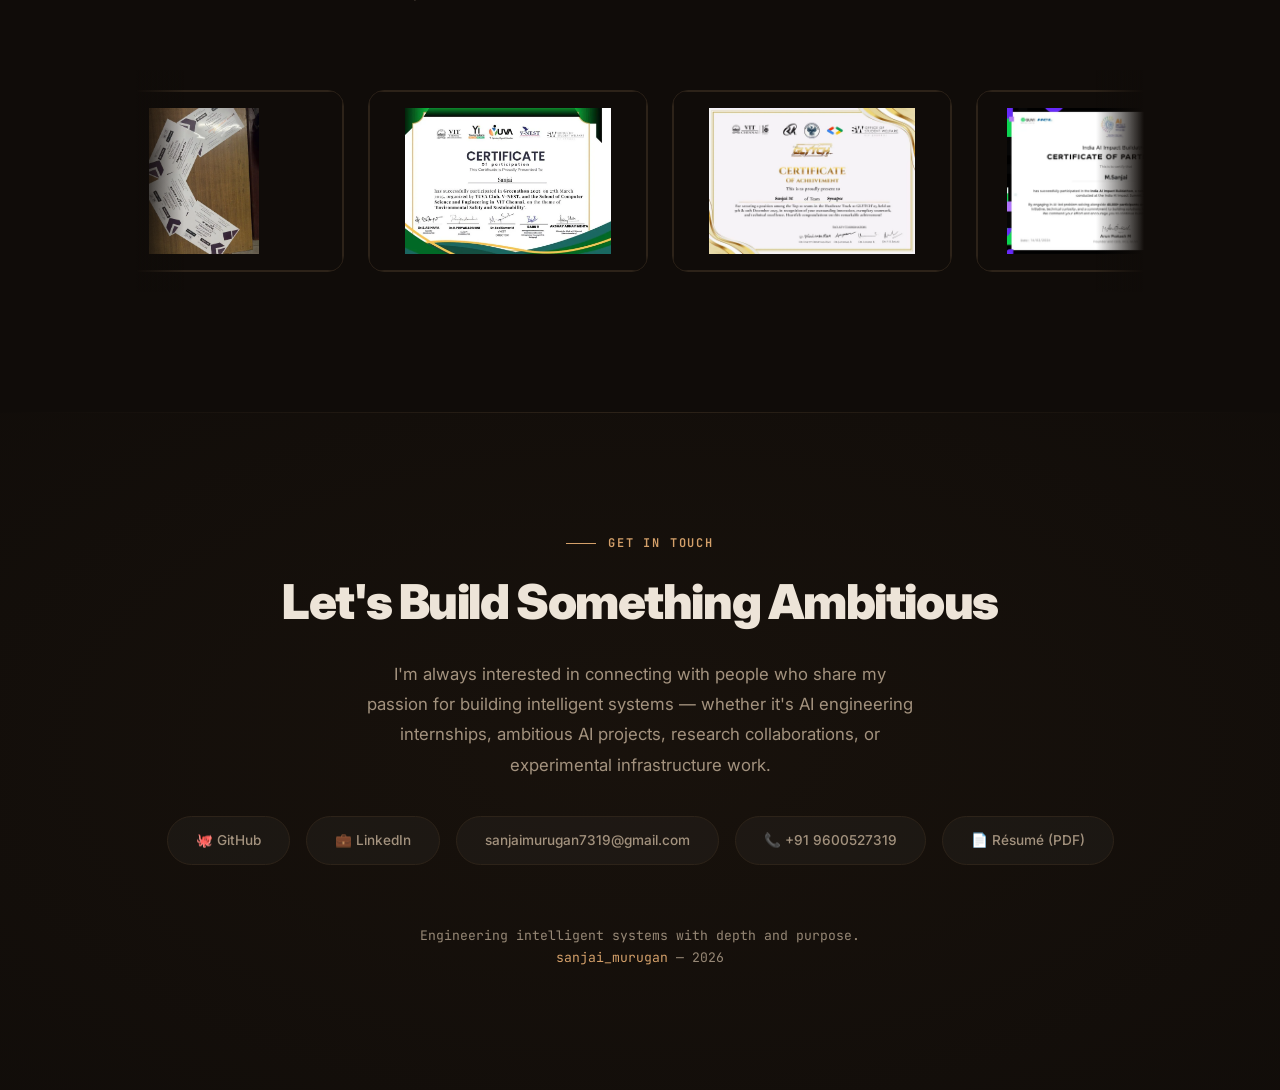
==== commit c9c55744: "Fix the hero photo label overlapping the badge, and the stray rings Two bugs, both in the same corne" ====
--- a/index.html
+++ b/index.html
@@ -31,7 +31,7 @@
 <link rel="preconnect" href="https://fonts.googleapis.com">
 <link rel="preconnect" href="https://fonts.gstatic.com" crossorigin>
 <link rel="preload" as="image" href="img/avatar-560.webp" type="image/webp" fetchpriority="high">
-<link rel="stylesheet" href="style.css?v=17">
+<link rel="stylesheet" href="style.css?v=19">
 <link rel="stylesheet" media="print" onload="this.media='all'" href="https://fonts.googleapis.com/css2?family=Inter:wght@300;400;500;600;700;800;900&family=JetBrains+Mono:wght@400;500;700&display=swap">
 <noscript><link rel="stylesheet" href="https://fonts.googleapis.com/css2?family=Inter:wght@300;400;500;600;700;800;900&family=JetBrains+Mono:wght@400;500;700&display=swap"></noscript>
 <script>
--- a/style.css
+++ b/style.css
@@ -422,13 +422,16 @@
 
 /* Hero Photo */
 .hero-photo-container {
+  --photo-size: 280px;
   position: relative;
-  width: 280px; height: 280px;
+  width: var(--photo-size);
+  /* height is deliberately auto: .photo-label sits inside this container and
+     must be counted, or it overflows onto the element below. */
   margin: 0 auto 32px;
 }
 .photo-frame {
   position: relative;
-  width: 100%; height: 100%;
+  width: var(--photo-size); height: var(--photo-size);
   border-radius: 50%;
   /* No overflow:hidden here — it used to clip .photo-ring (inset:-8px/-16px)
      away entirely. The photo itself is clipped by its own border-radius. */
@@ -458,7 +461,8 @@
   filter: blur(8px);
   pointer-events: none;
 }
-.photo-frame > :is(picture, .photo-ring) { position: relative; z-index: 1; }
+.photo-frame > picture { position: relative; z-index: 1; }
+.photo-frame > .photo-ring { z-index: 1; }   /* stays absolute; see .photo-ring */
 .photo-ring {
   position: absolute; inset: -8px;
   pointer-events: none;
@@ -2126,8 +2130,7 @@
     padding: 40px 0;
   }
   .hero-photo-container {
-    width: 200px;
-    height: 200px;
+    --photo-size: 200px;
     margin-bottom: 24px;
   }
   .photo-label {
@@ -2264,8 +2267,7 @@
     padding-top: 40px;
   }
   .hero-photo-container {
-    width: 160px;
-    height: 160px;
+    --photo-size: 160px;
   }
   .hero-headline {
     font-size: 1.5rem;
@@ -2335,8 +2337,7 @@
 /* Extra small devices */
 @media (max-width: 360px) {
   .hero-photo-container {
-    width: 140px;
-    height: 140px;
+    --photo-size: 140px;
   }
   .hero-headline {
     font-size: 1.3rem;
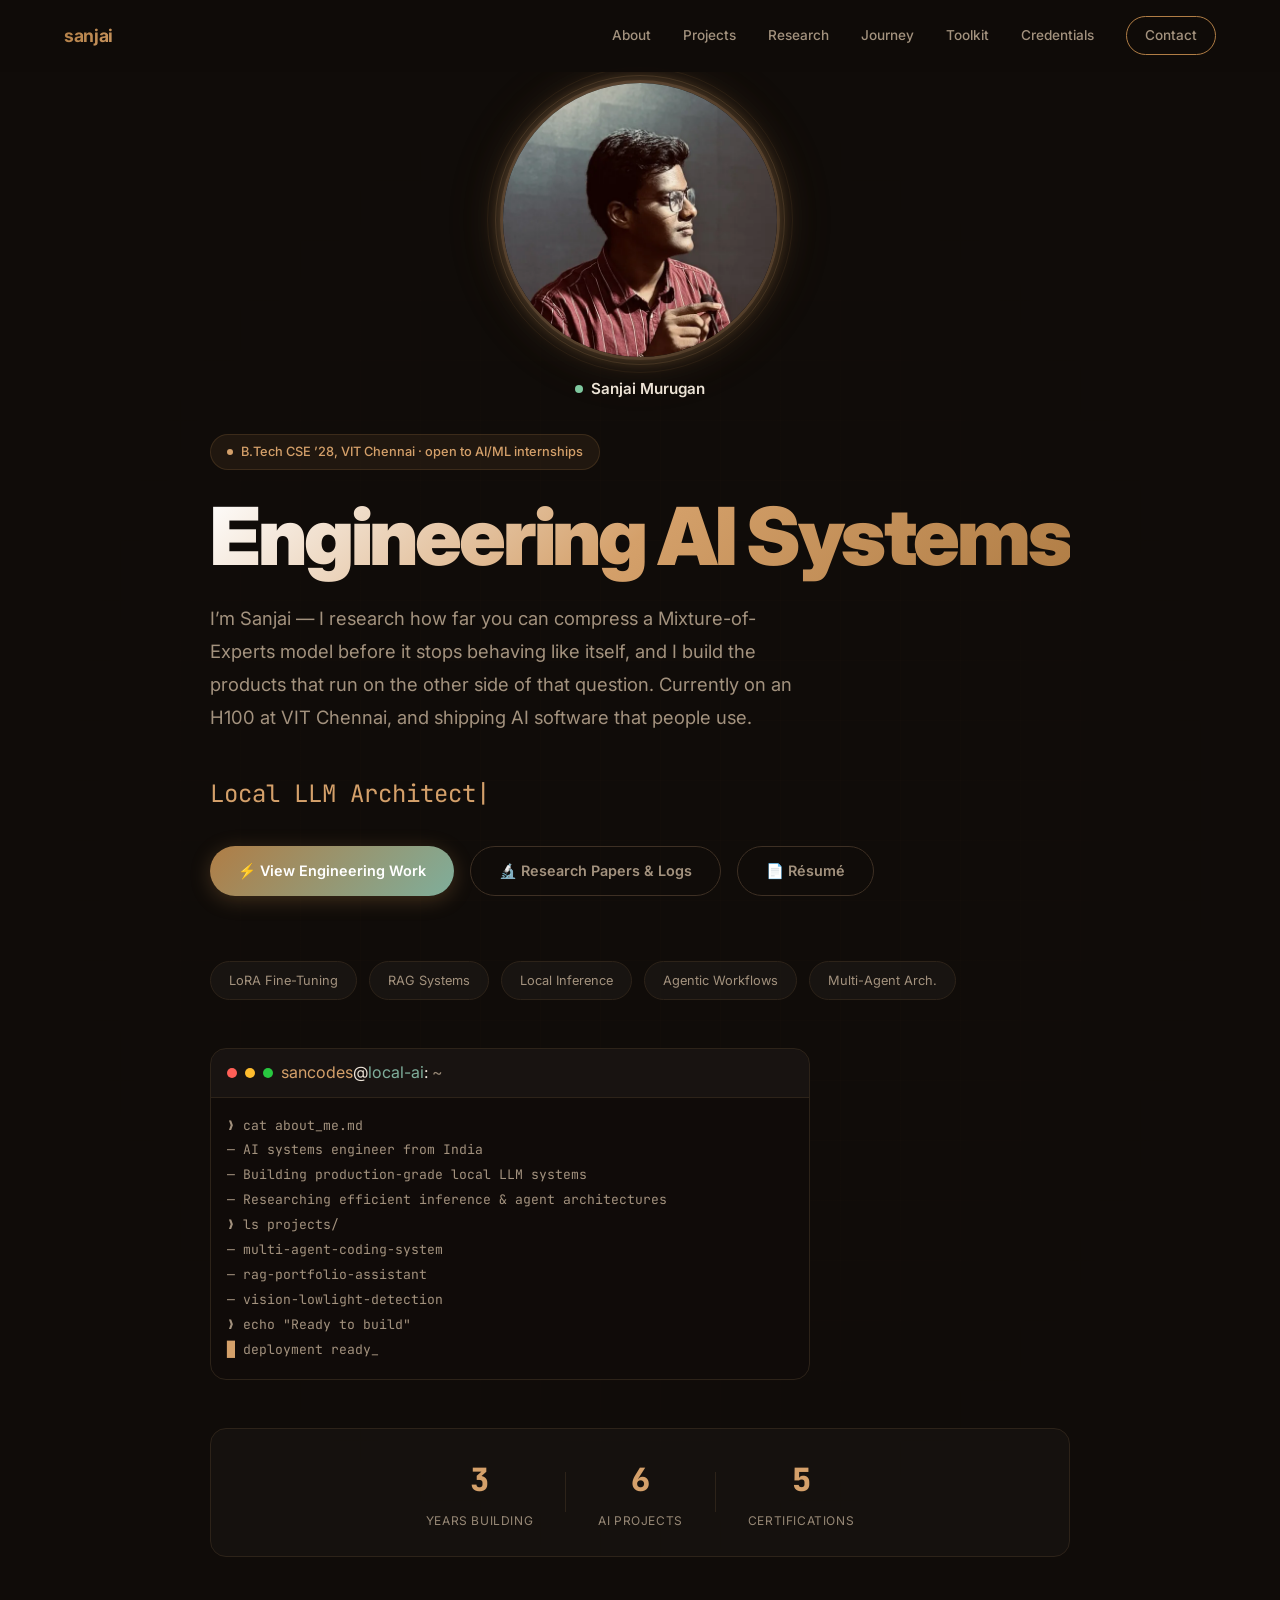
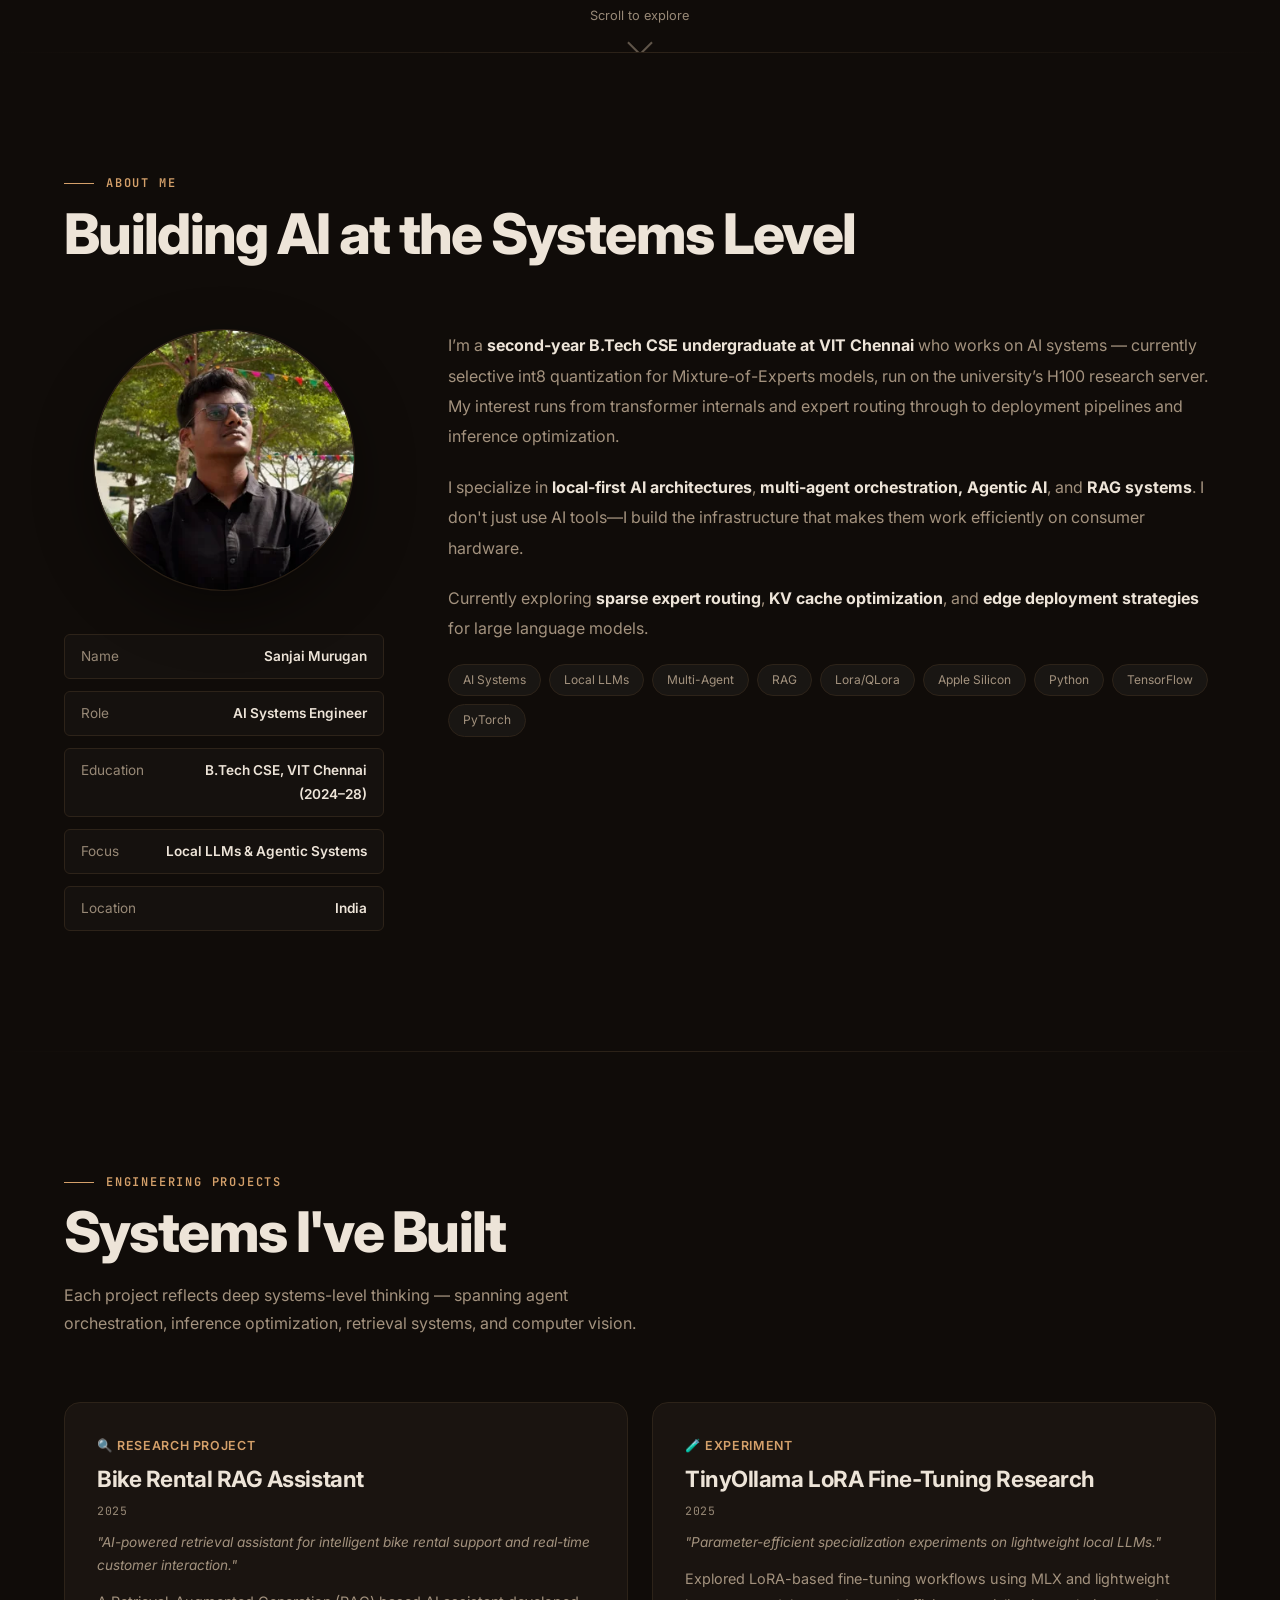
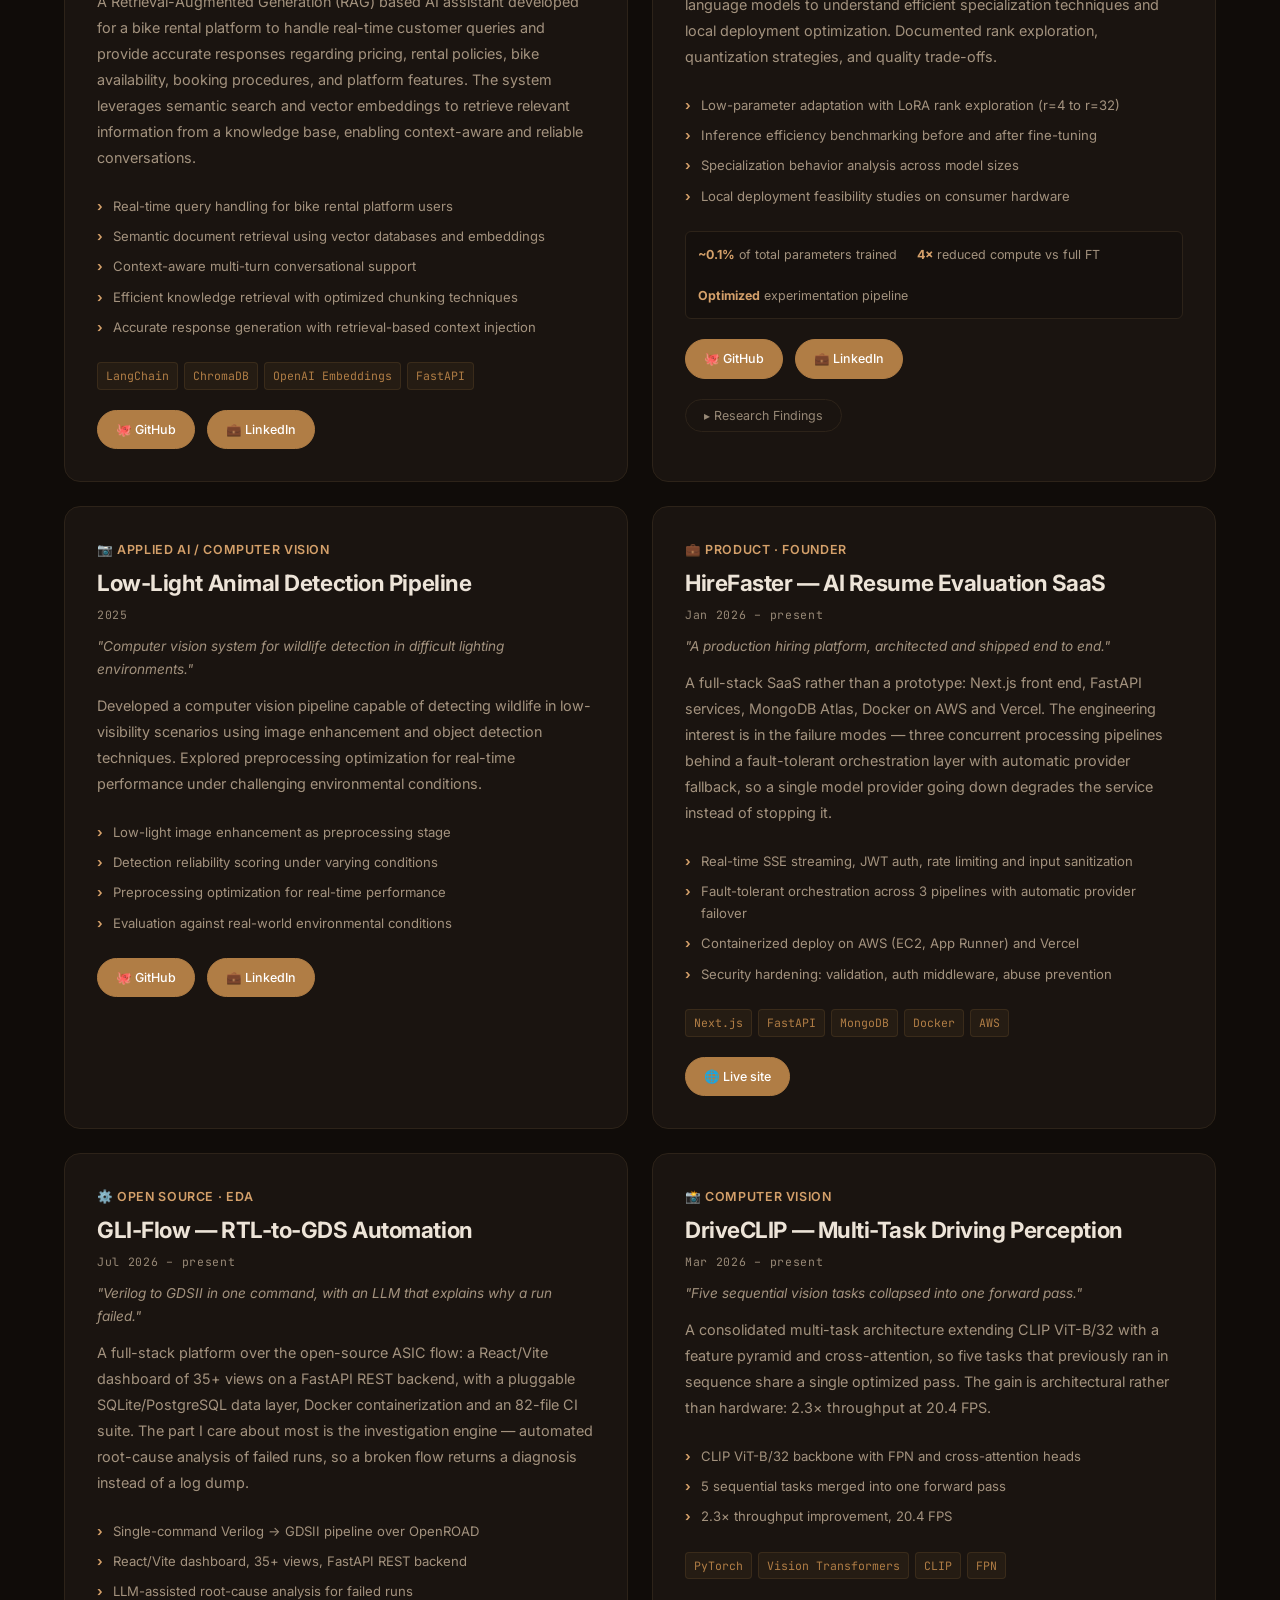
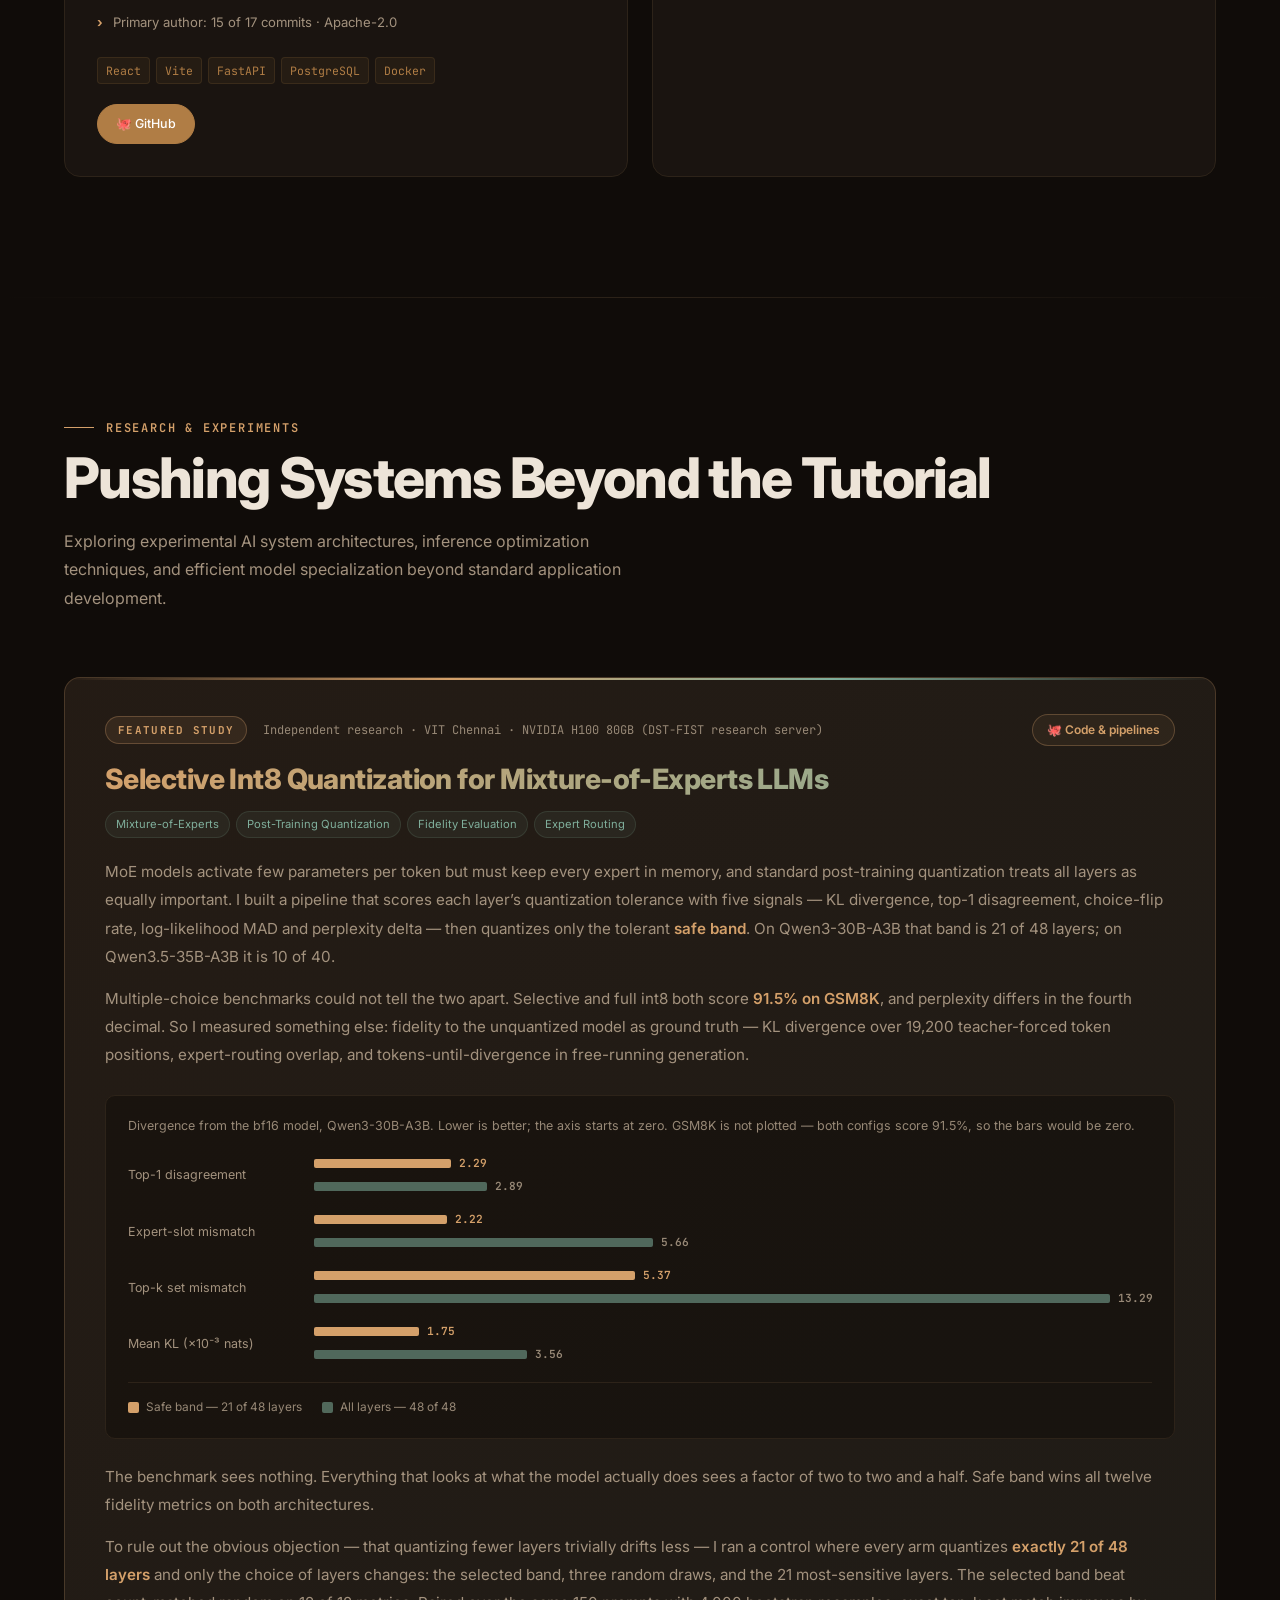
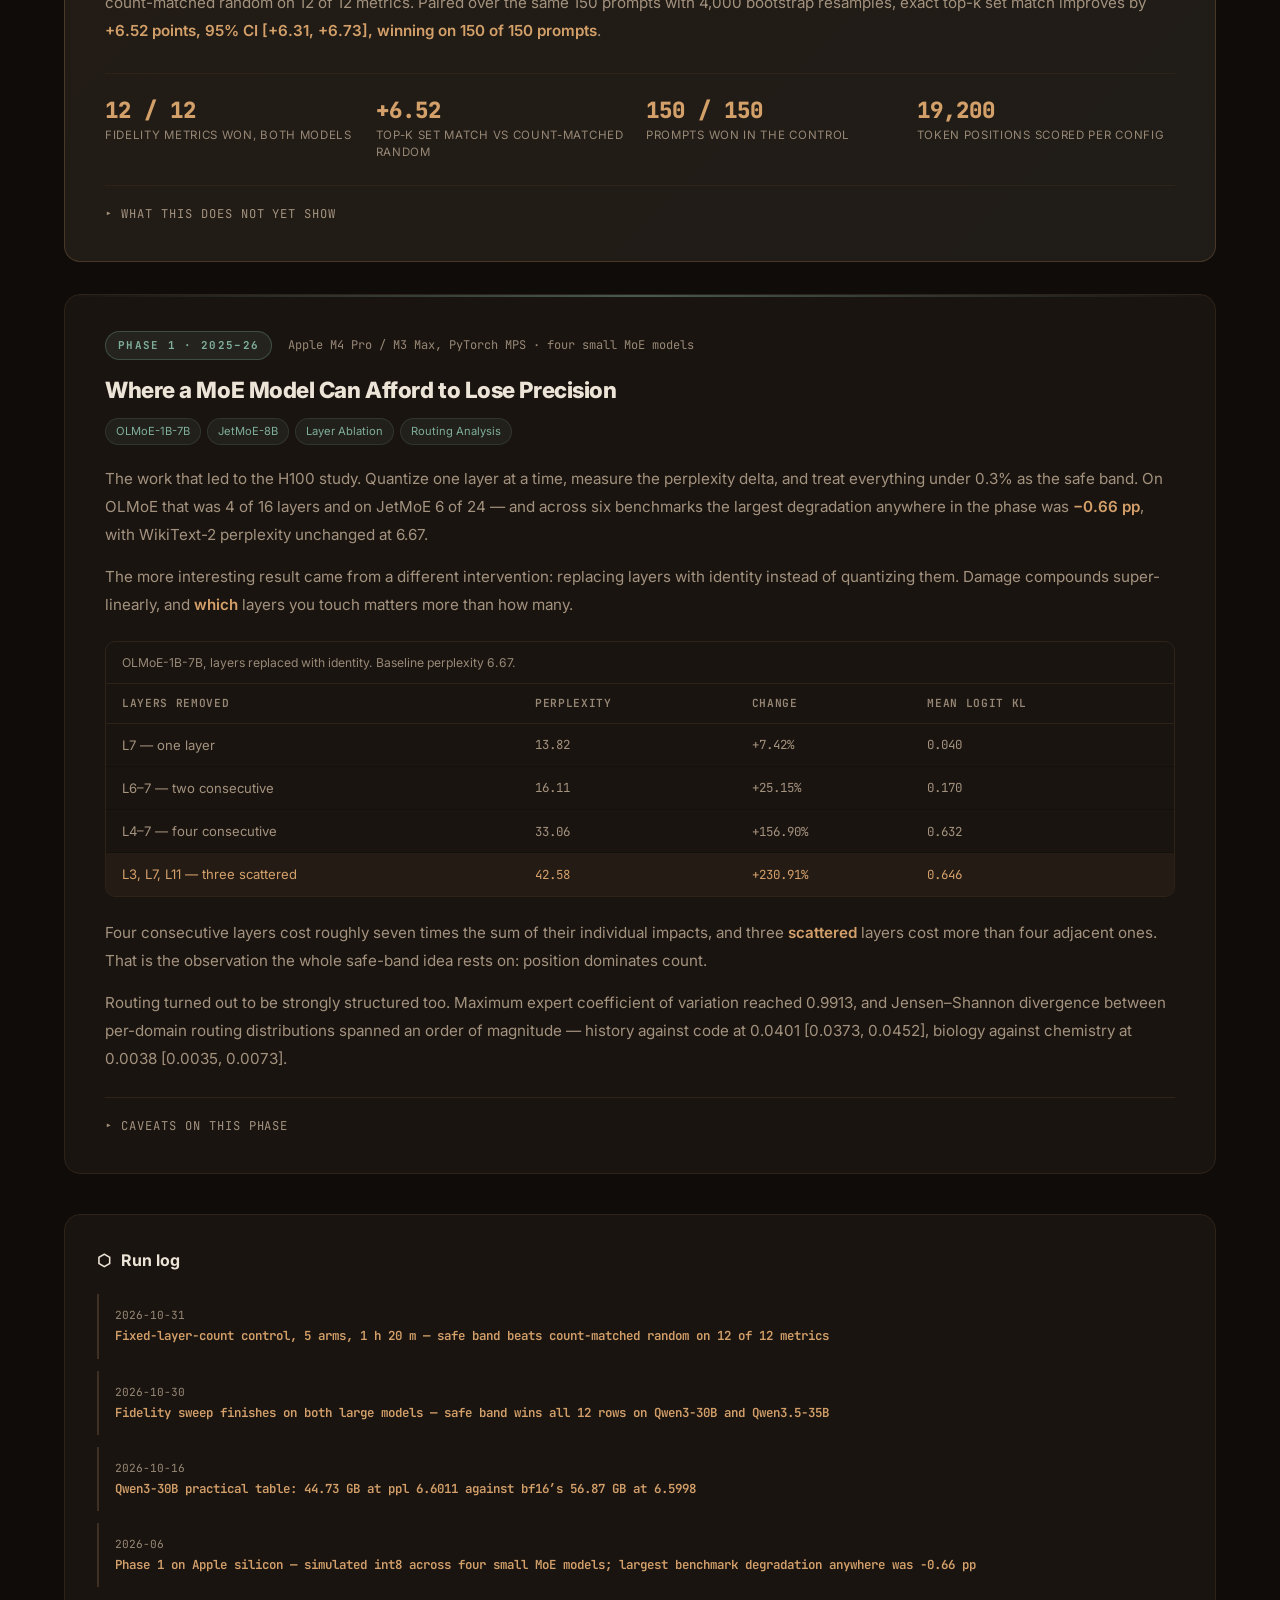
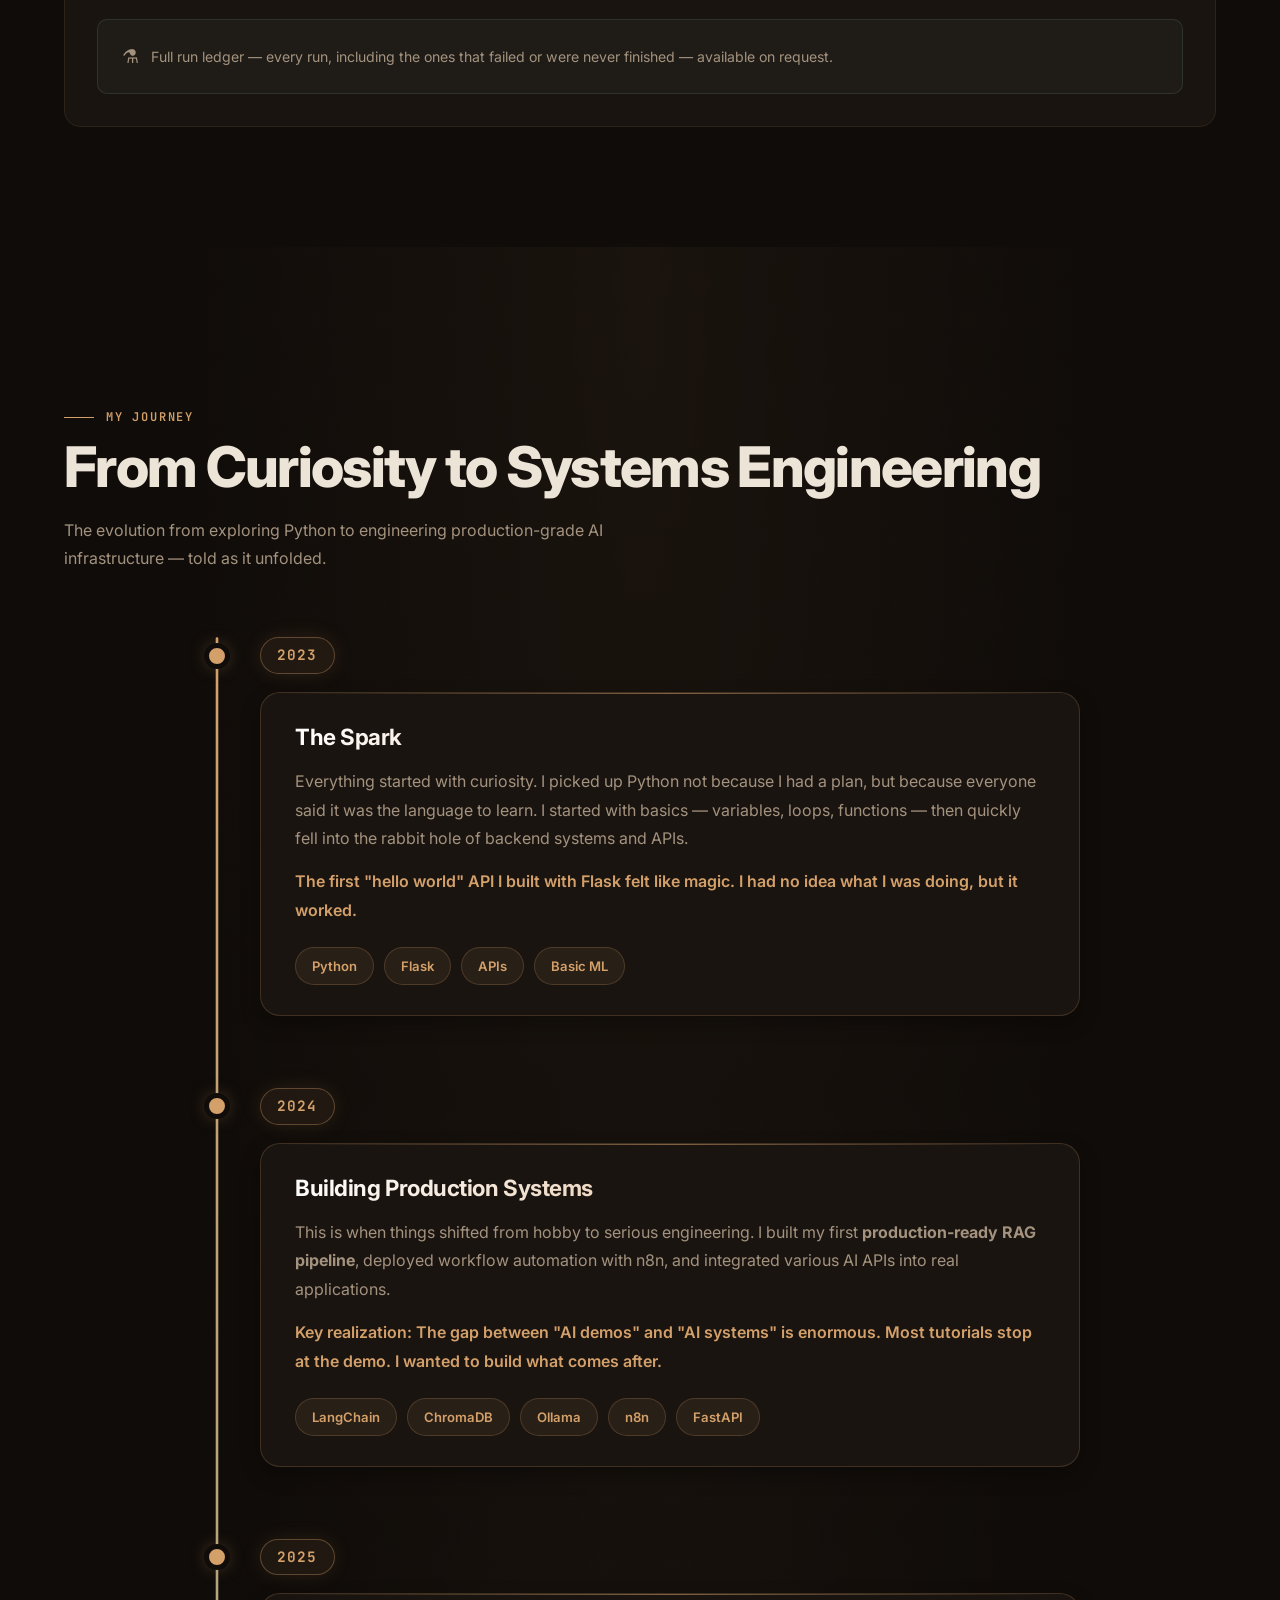
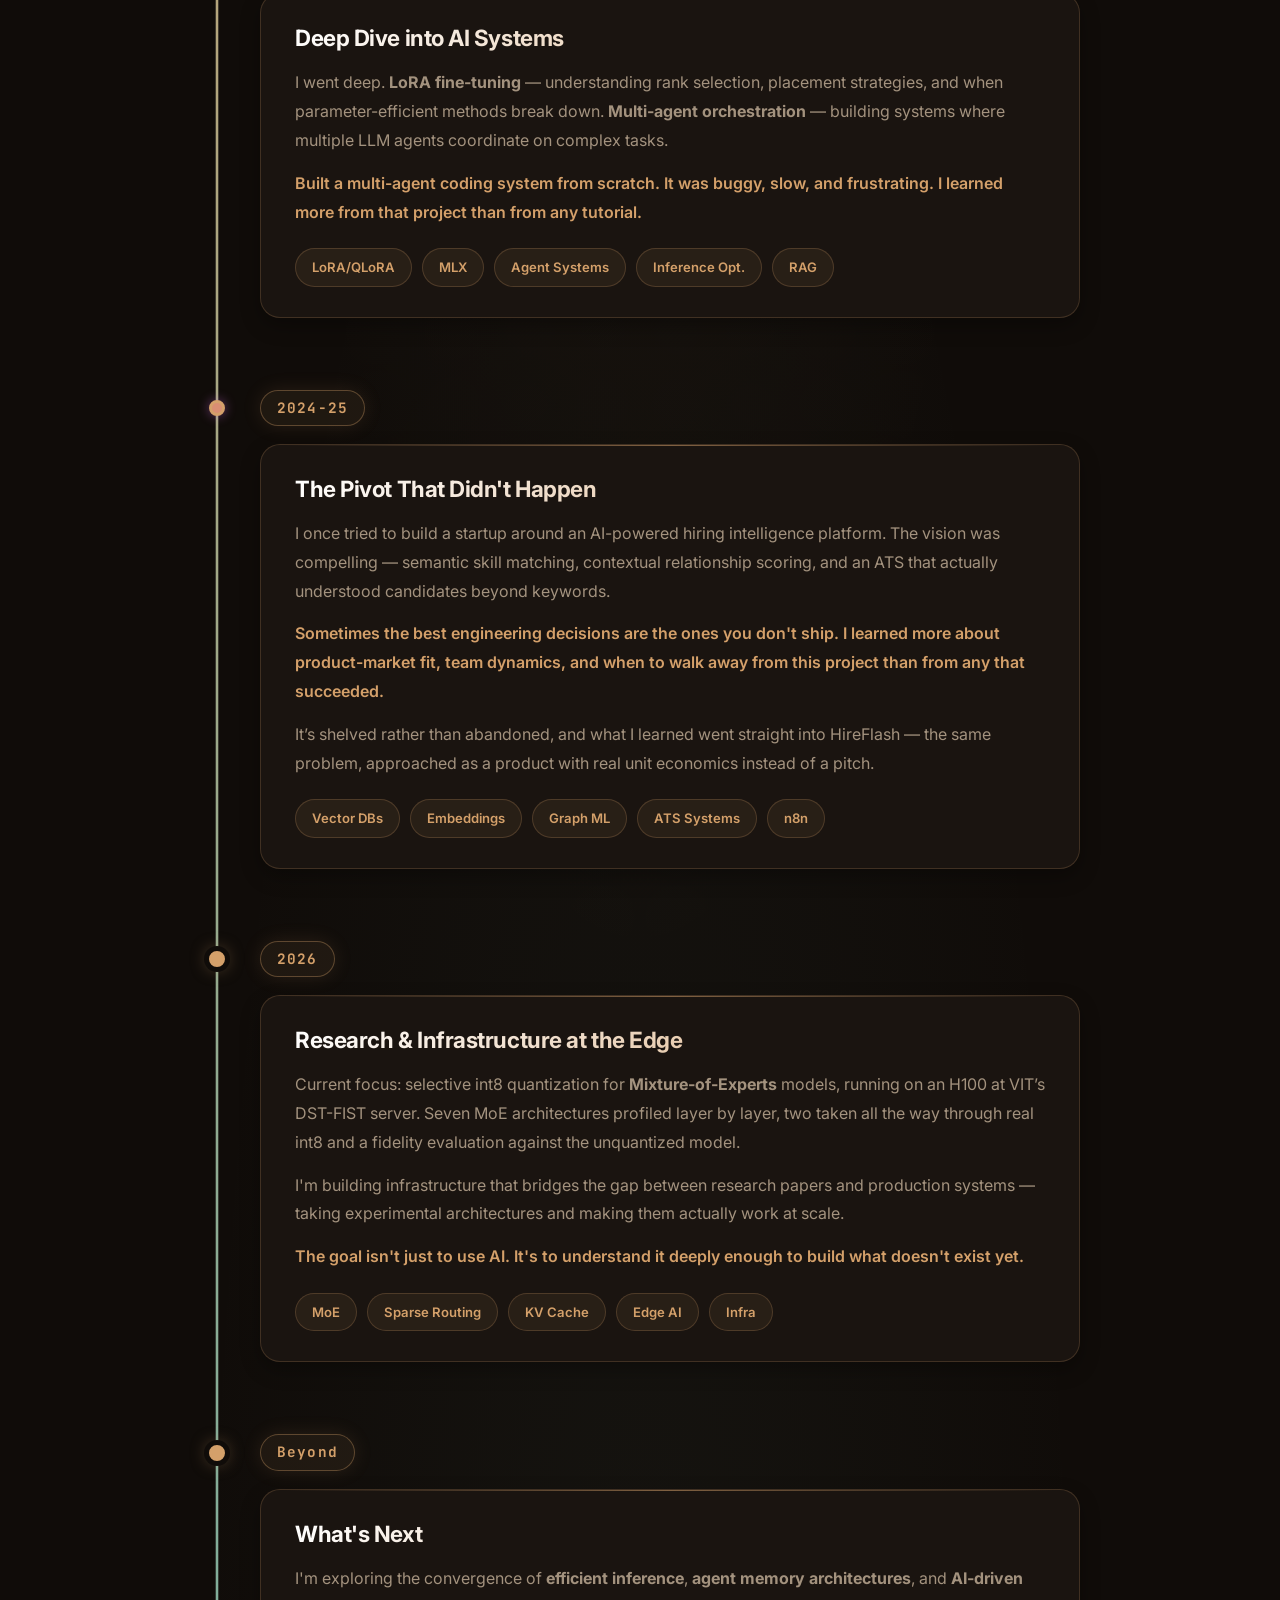
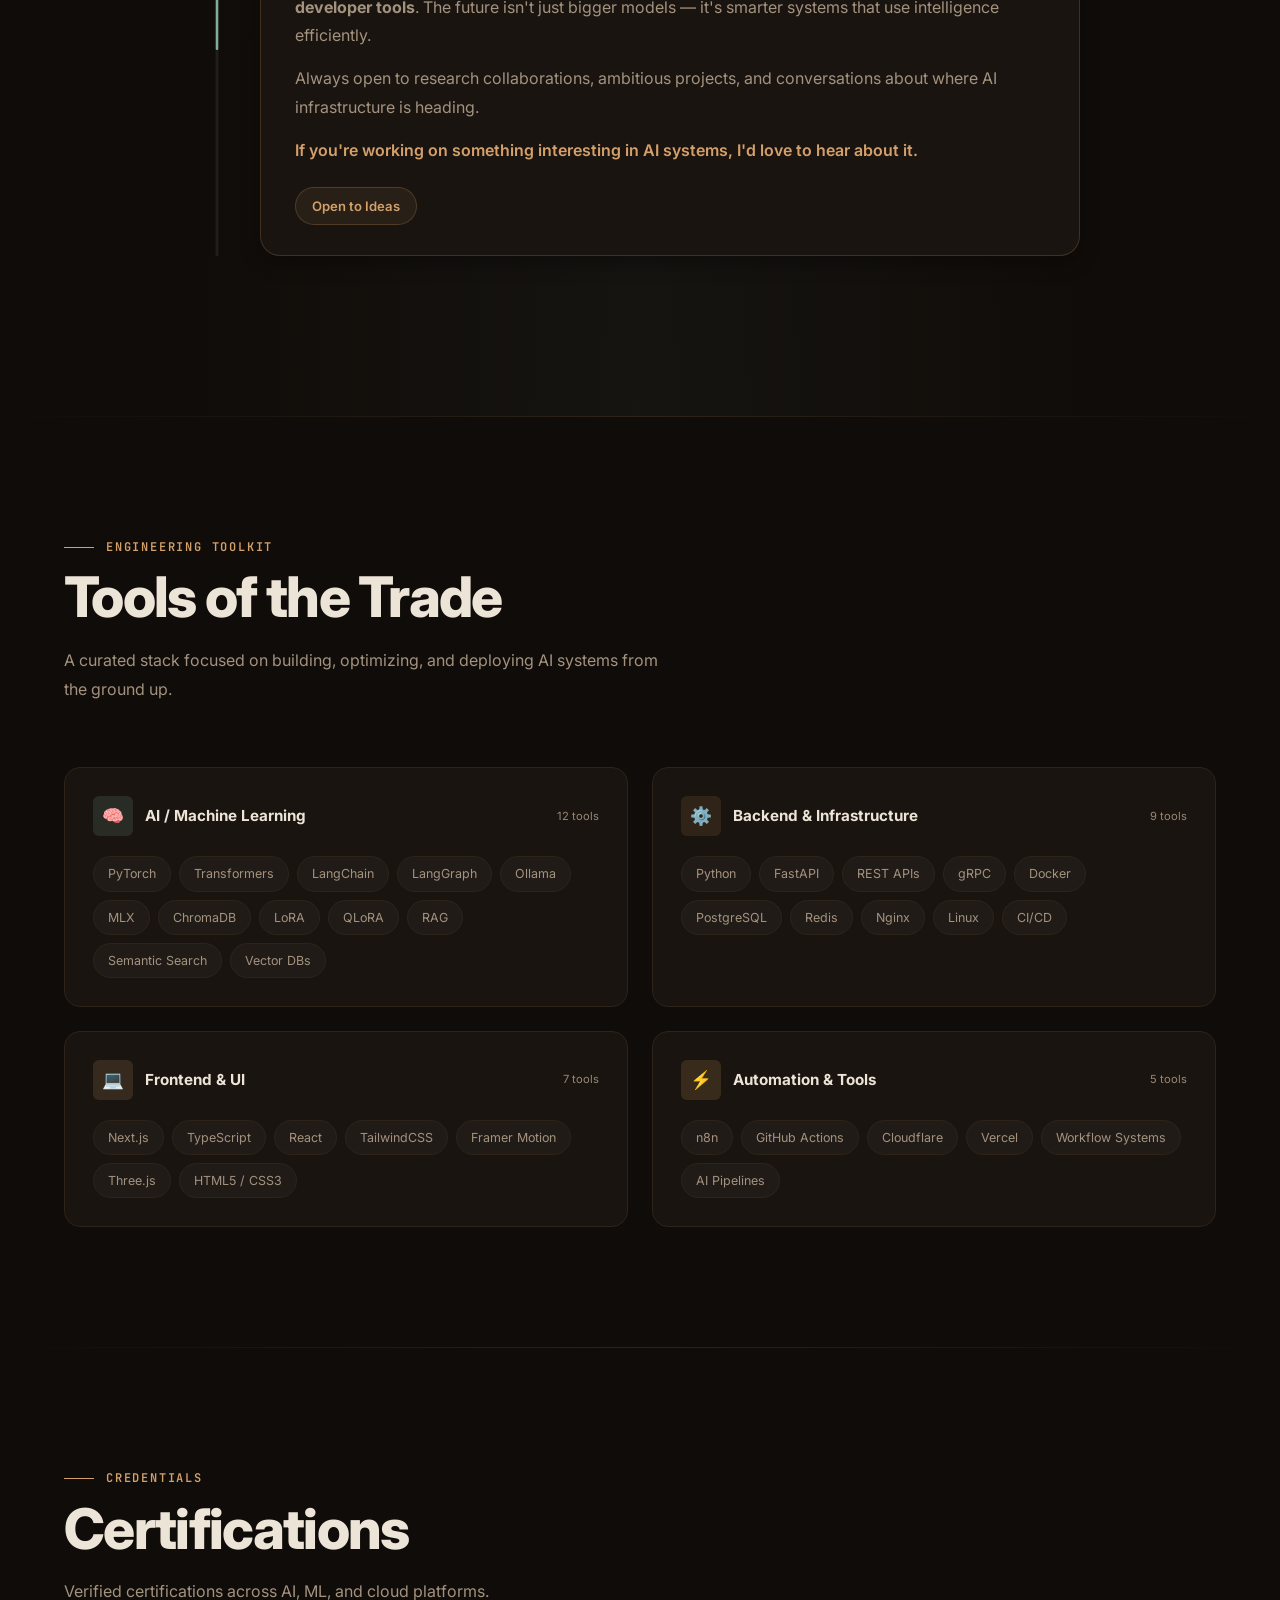
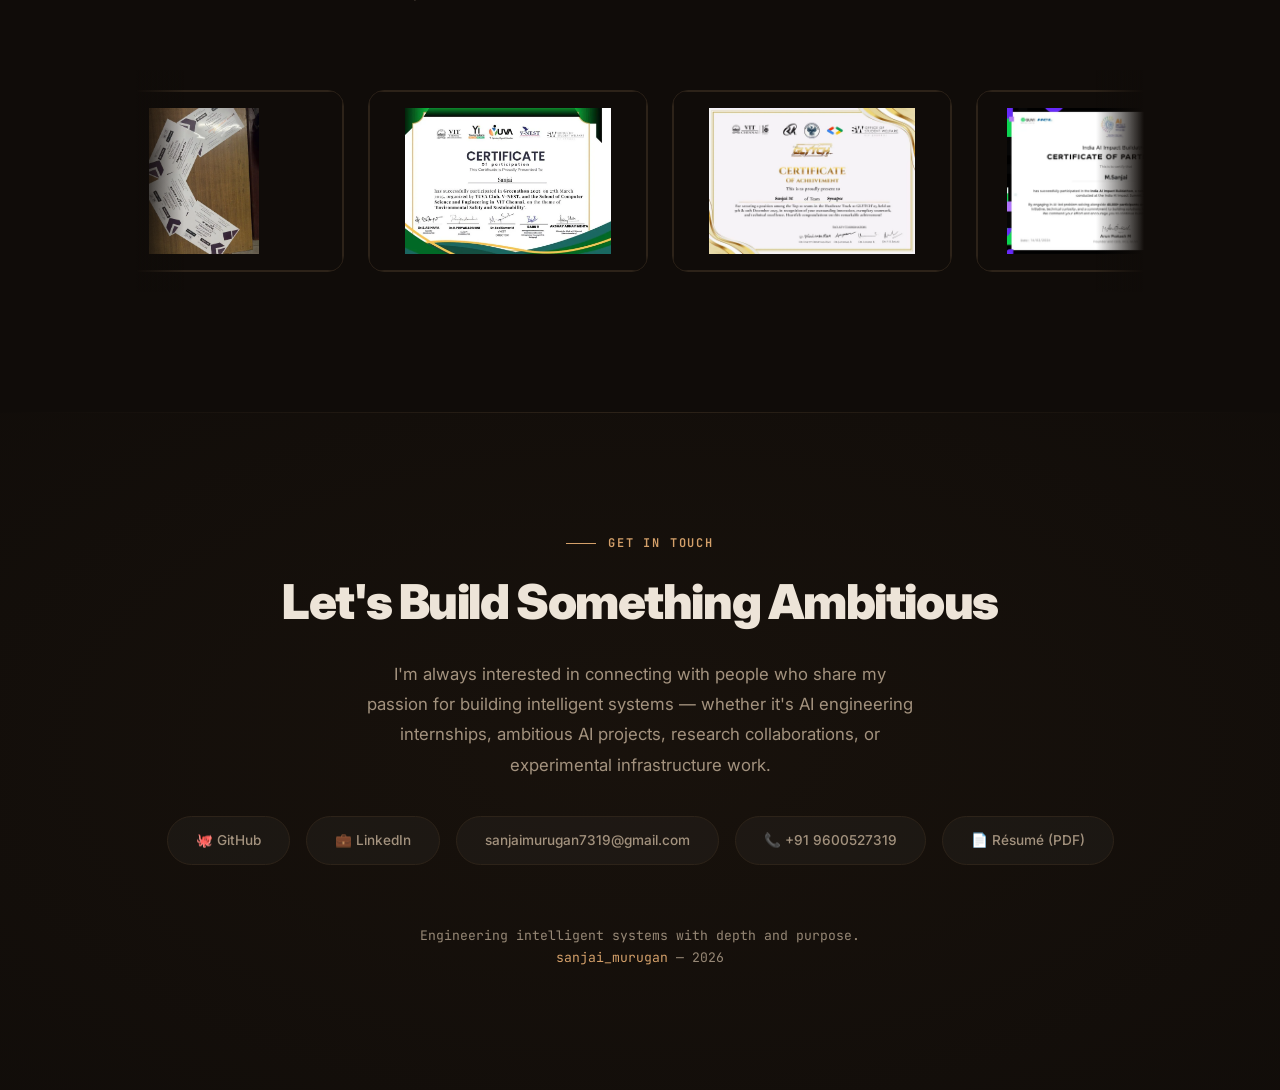
==== commit 1eecfef9: "Add Vercel analytics tags, stage Umami, drop the LinkedIn tracker Vercel Web Analytics and Speed Ins" ====
--- a/index.html
+++ b/index.html
@@ -1353,7 +1353,25 @@
 
 <!-- ==================== JAVASCRIPT ==================== -->
 <script src="script.js?v=5" defer></script>
-<script src="https://platform.linkedin.com/badges/js/profile.js" async defer type="text/javascript"></script>
+
+<!-- ==================== ANALYTICS ====================
+     Both of these are cookieless and store no personal data, so the site
+     still needs no consent banner.
+
+     Vercel: these two paths are rewritten by Vercel's edge, so they only
+     resolve on the deployed site — on localhost they 404, which `defer`
+     makes harmless. They stay inert until Web Analytics and Speed Insights
+     are switched on in the project dashboard.                            -->
+<script defer src="/_vercel/insights/script.js"></script>
+<script defer src="/_vercel/speed-insights/script.js"></script>
+
+<!-- Umami — gives the one thing Vercel's free tier will not: custom events,
+     so you can tell whether people actually reach the research section.
+     To turn on: create the site at cloud.umami.is (free), paste the website
+     id below, and uncomment the tag.
+<script defer src="https://cloud.umami.is/script.js"
+        data-website-id="PASTE-UMAMI-WEBSITE-ID-HERE"></script>
+-->
 
 </body>
 </html>
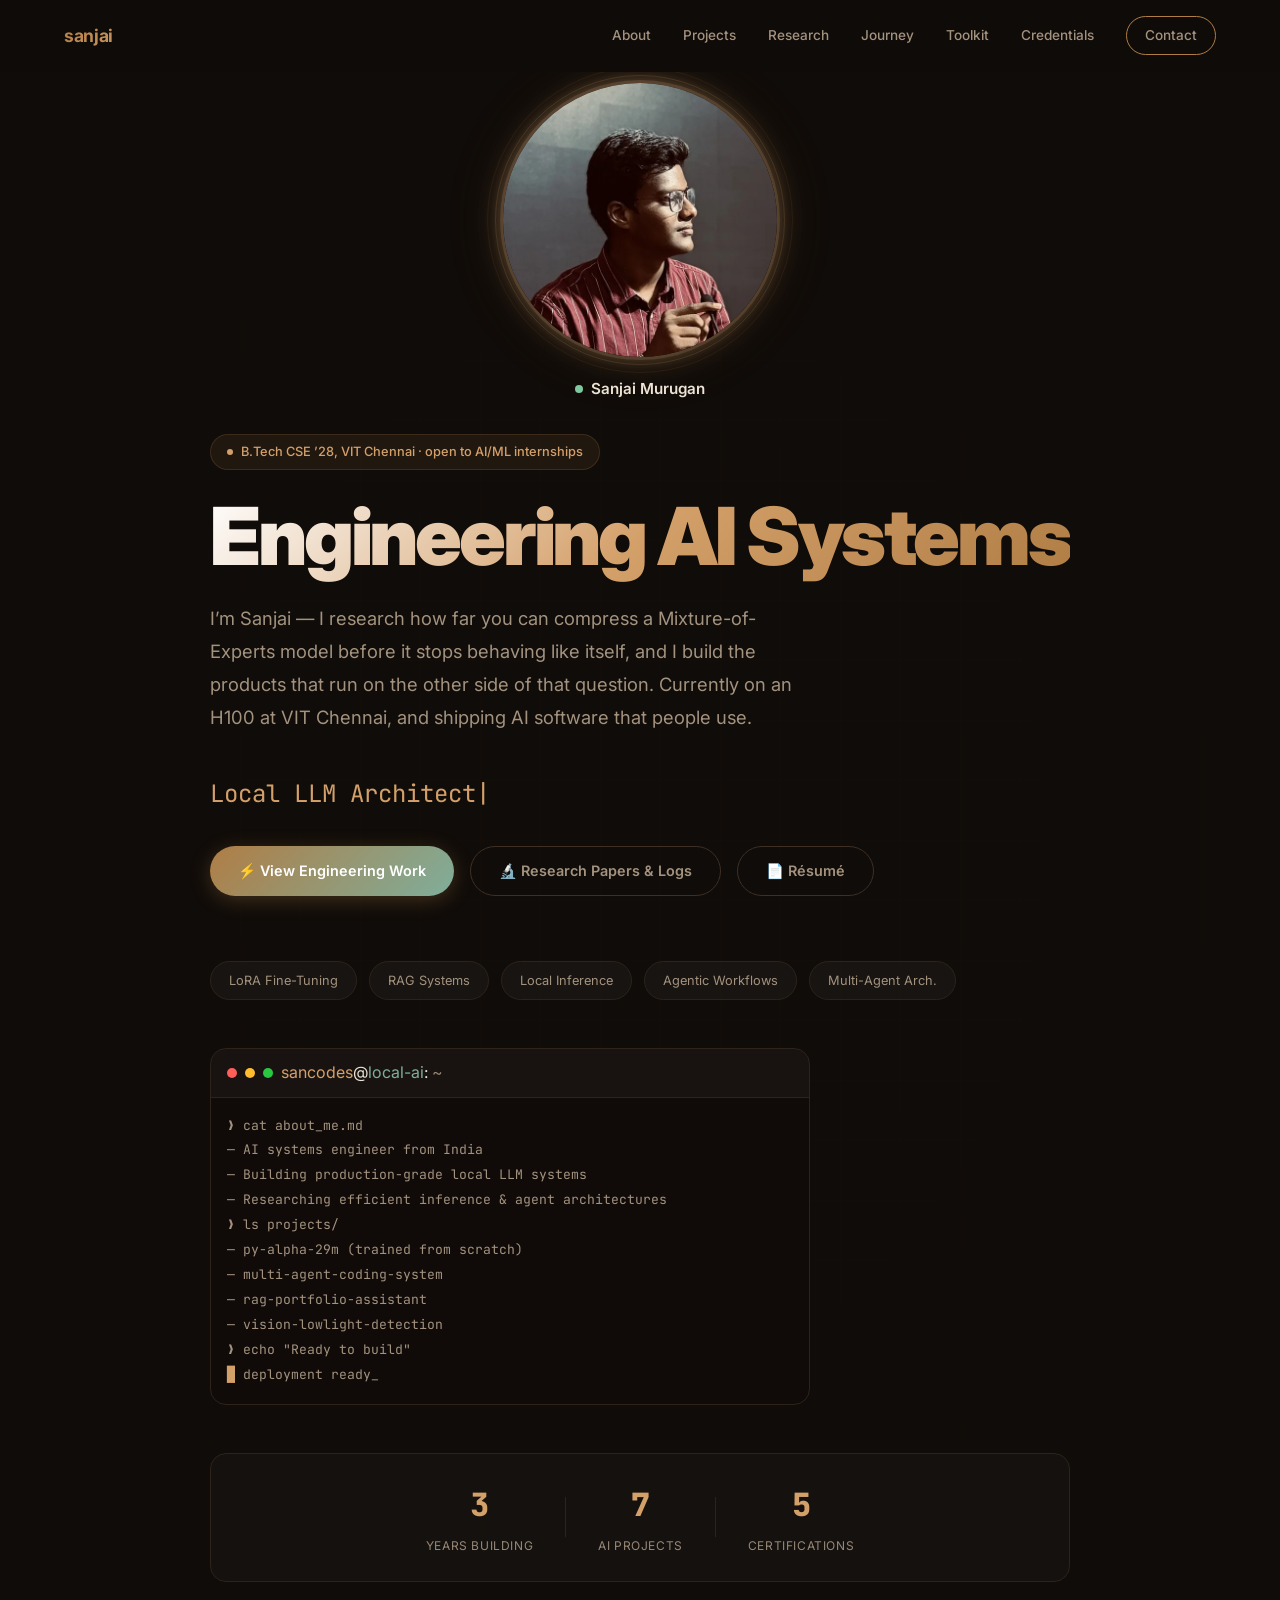
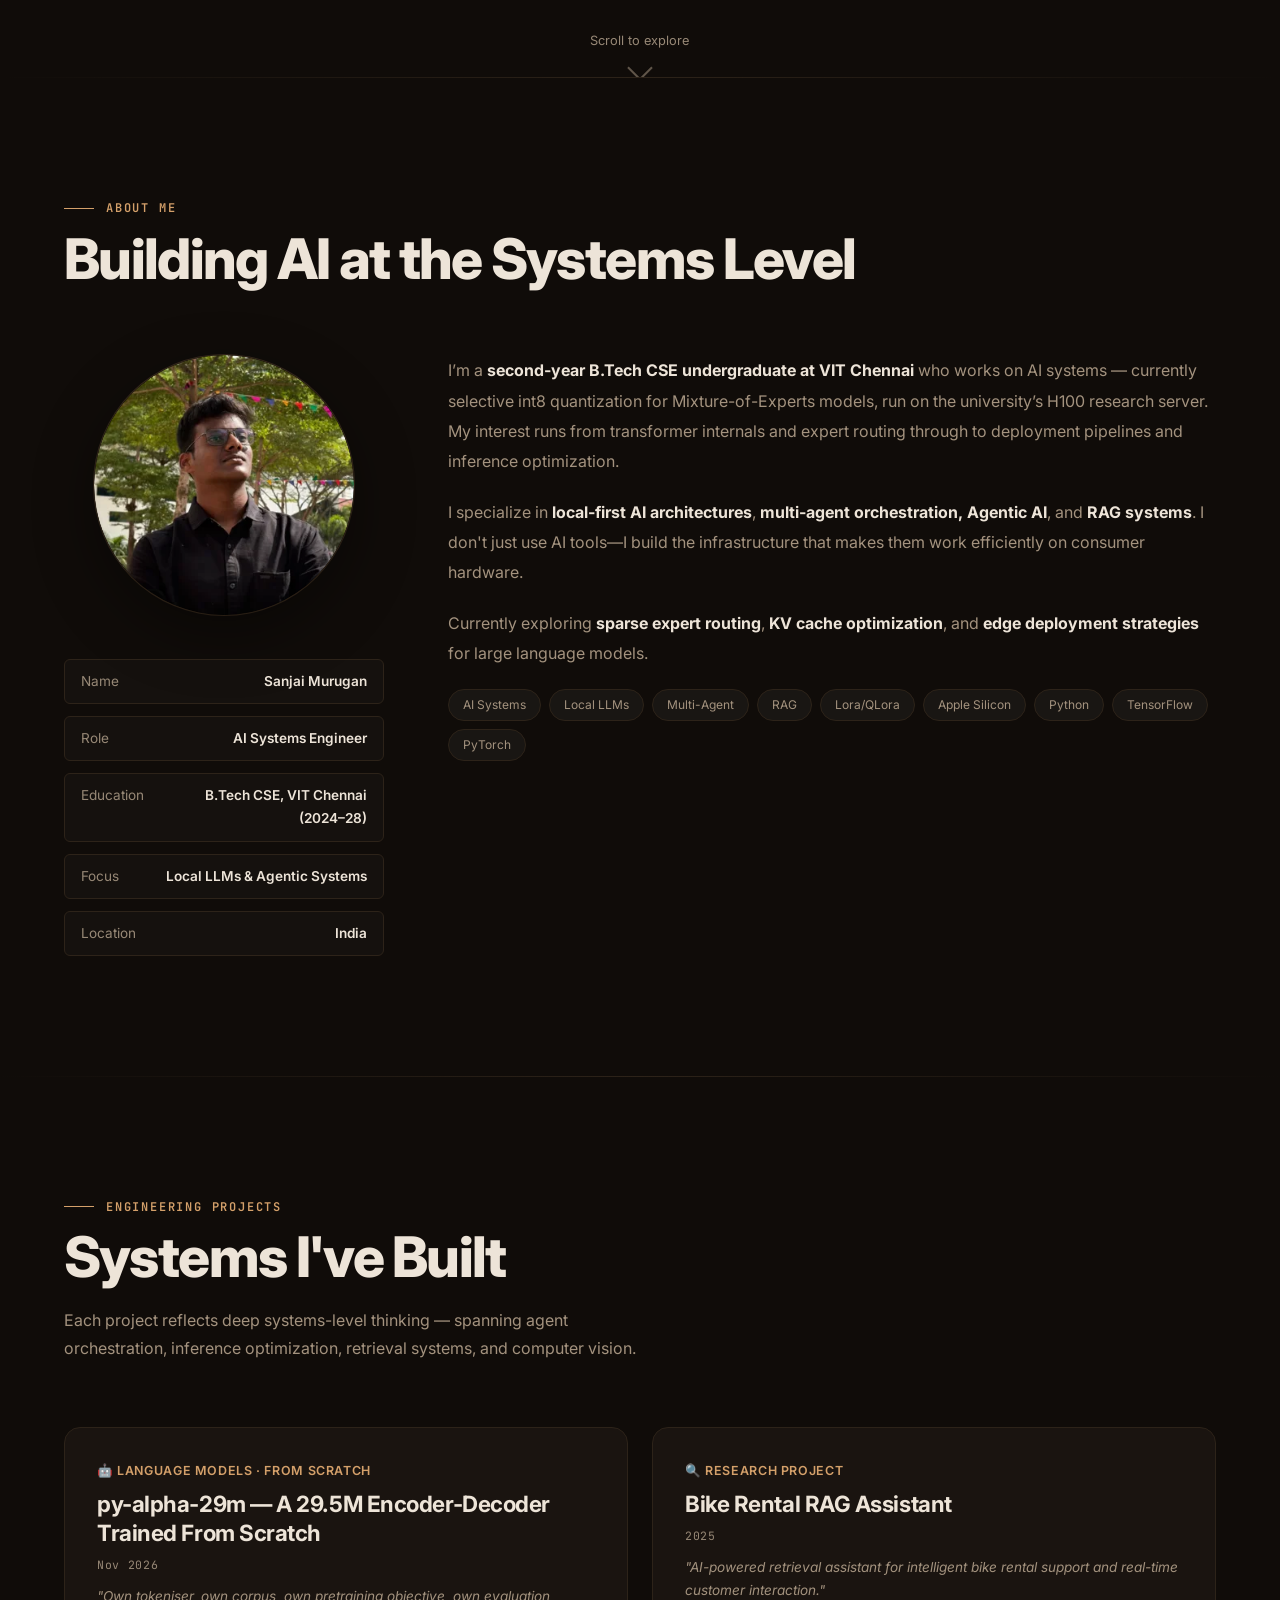
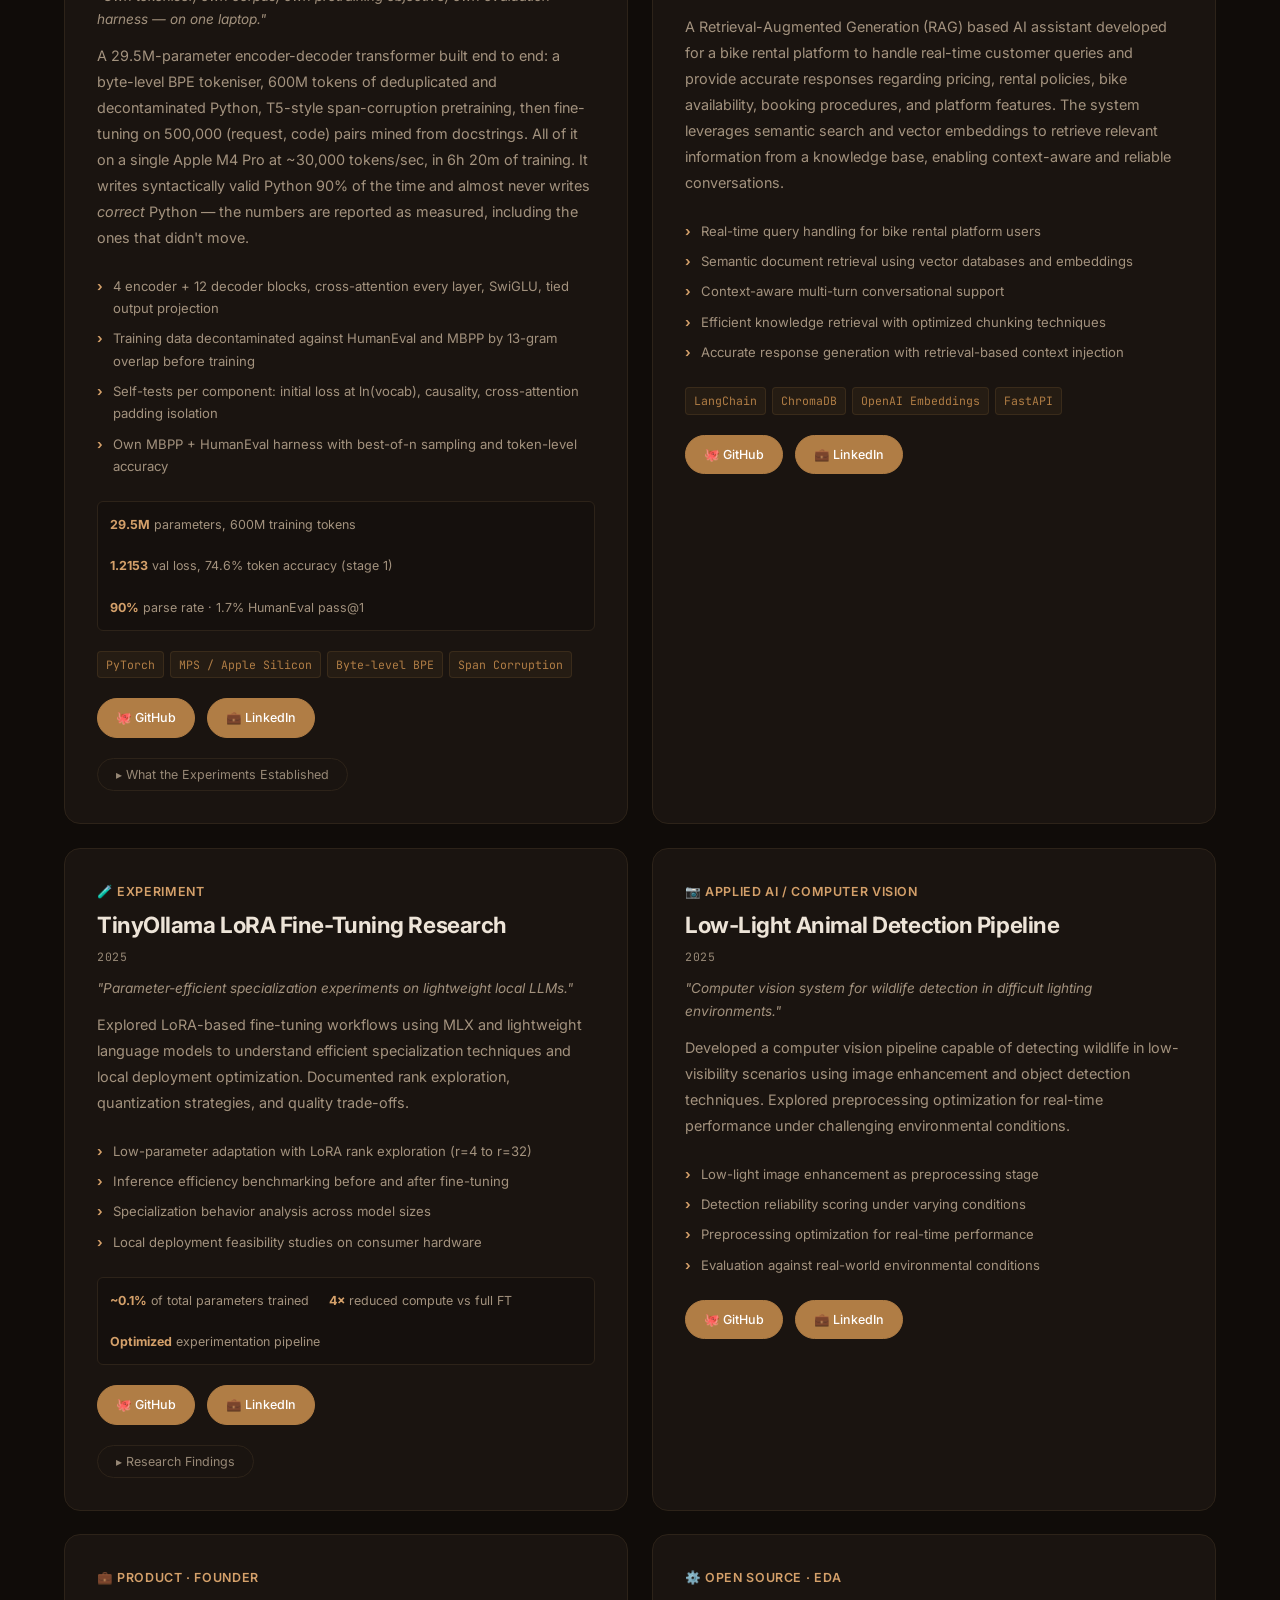
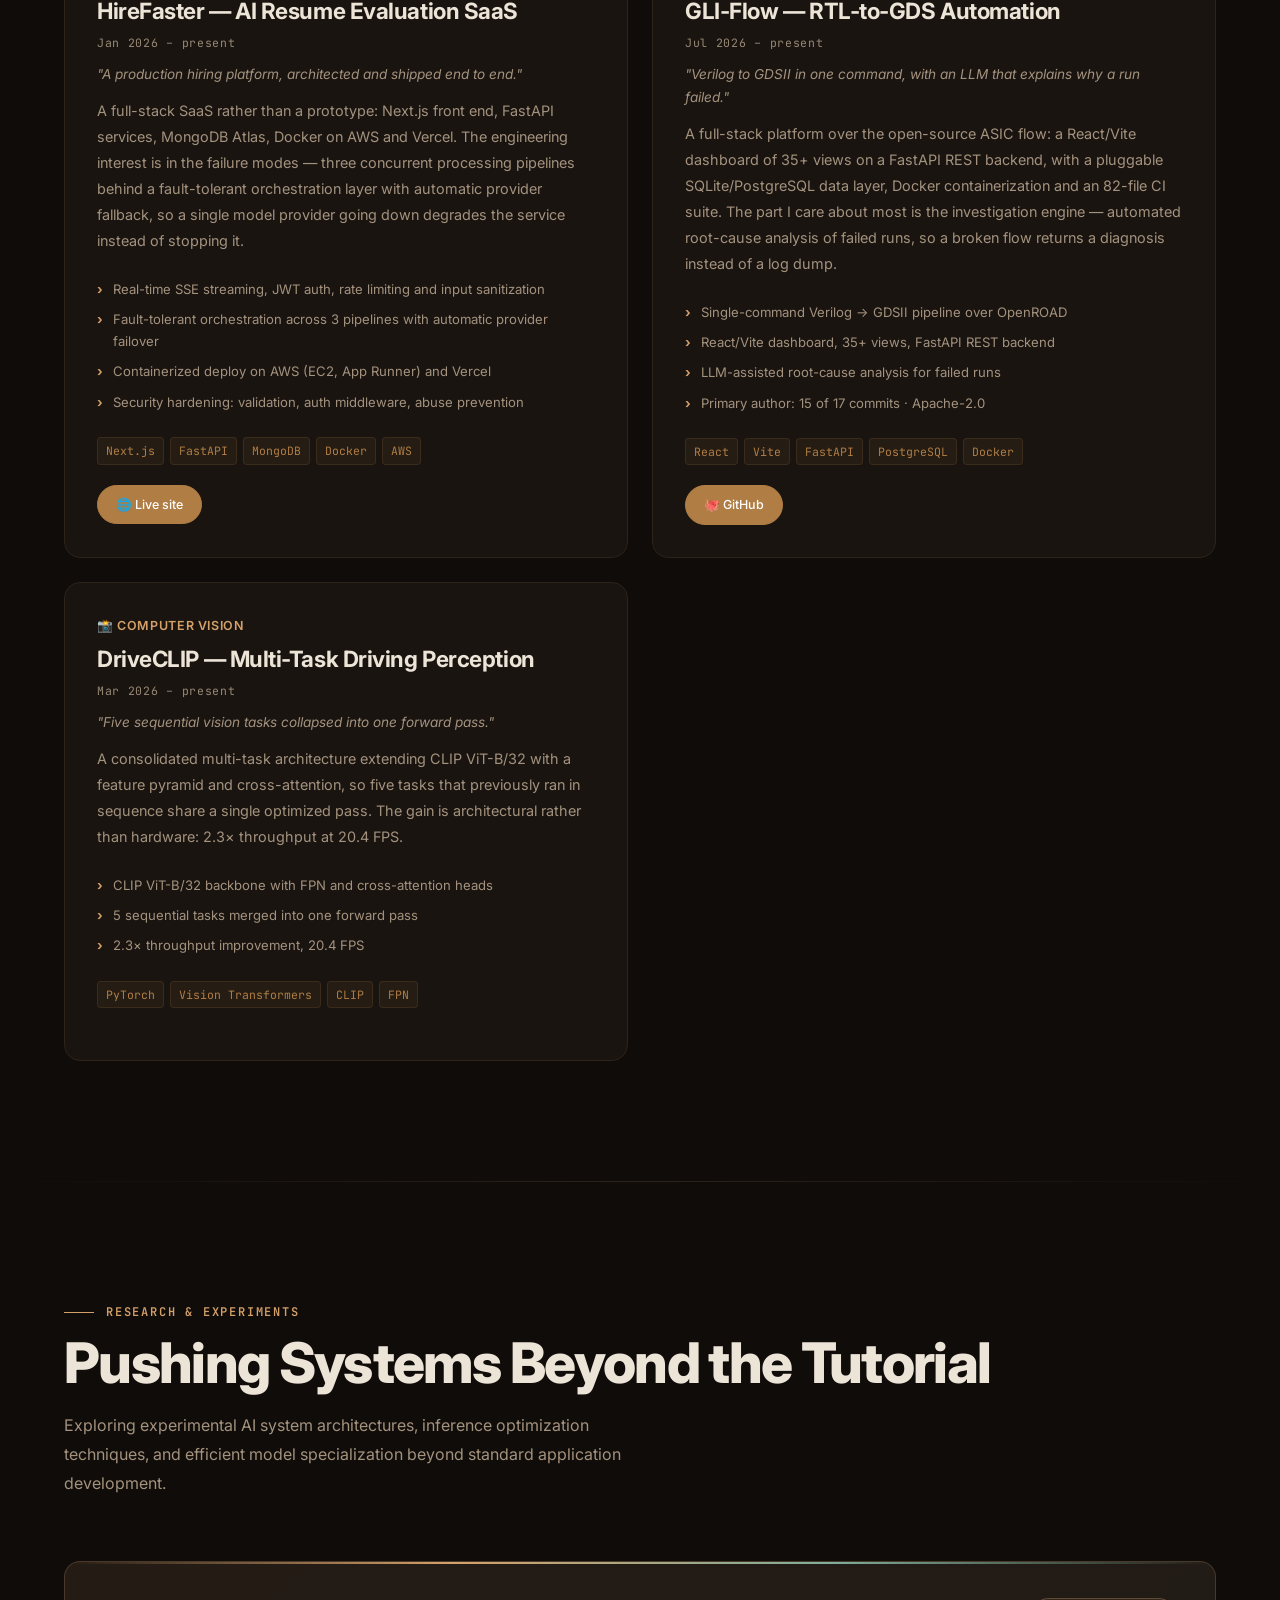
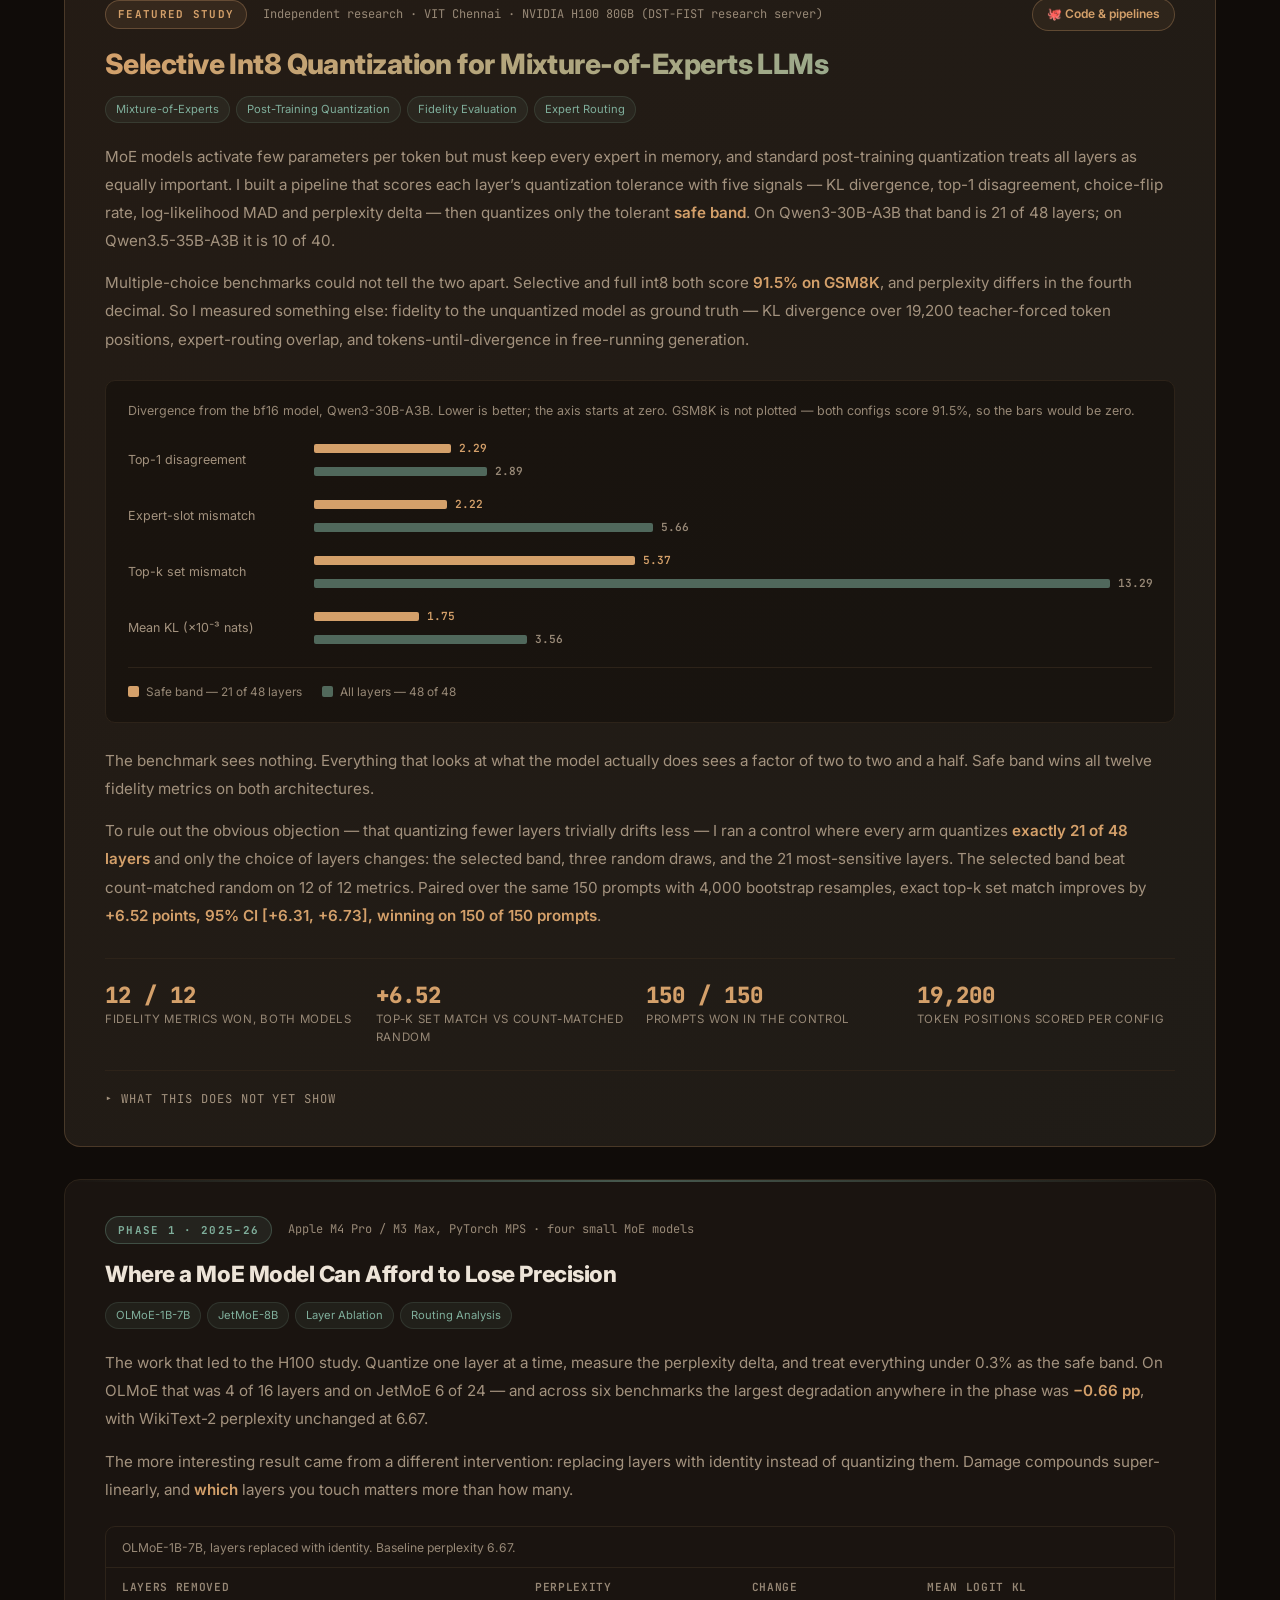
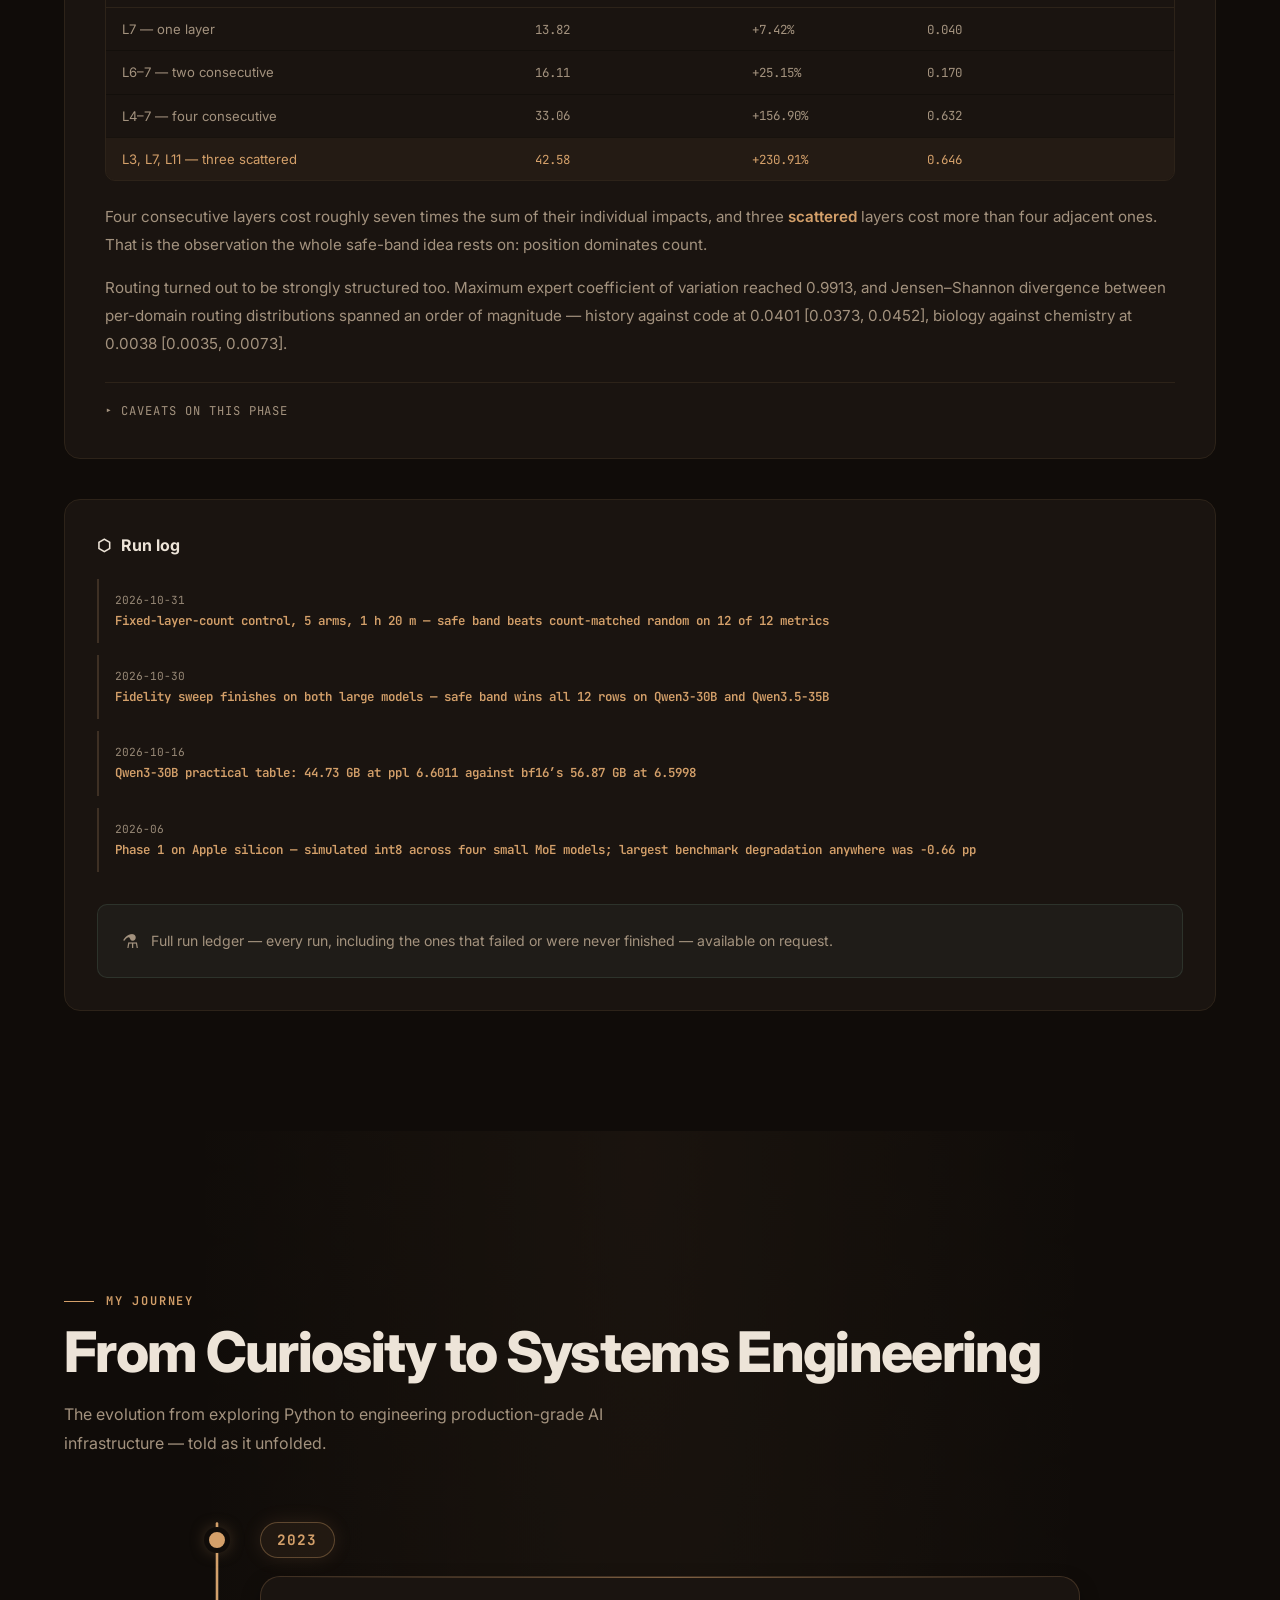
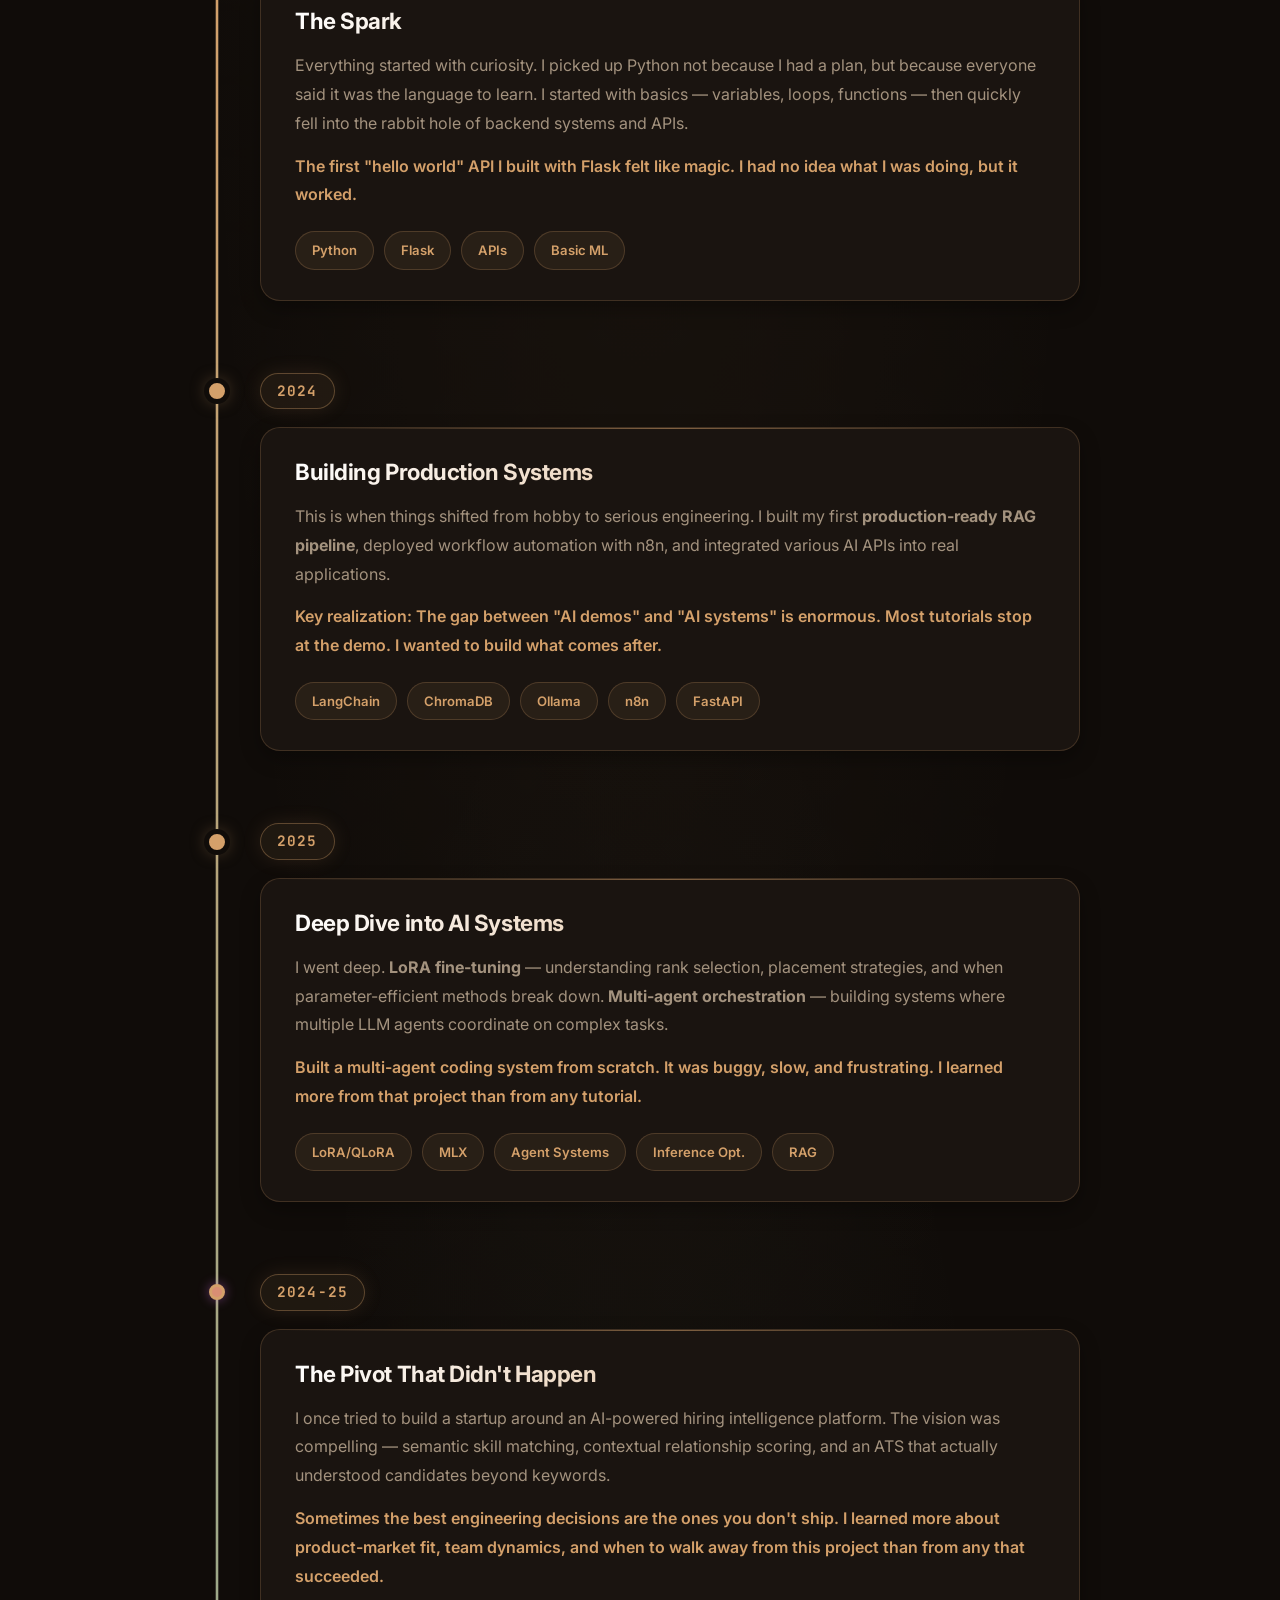
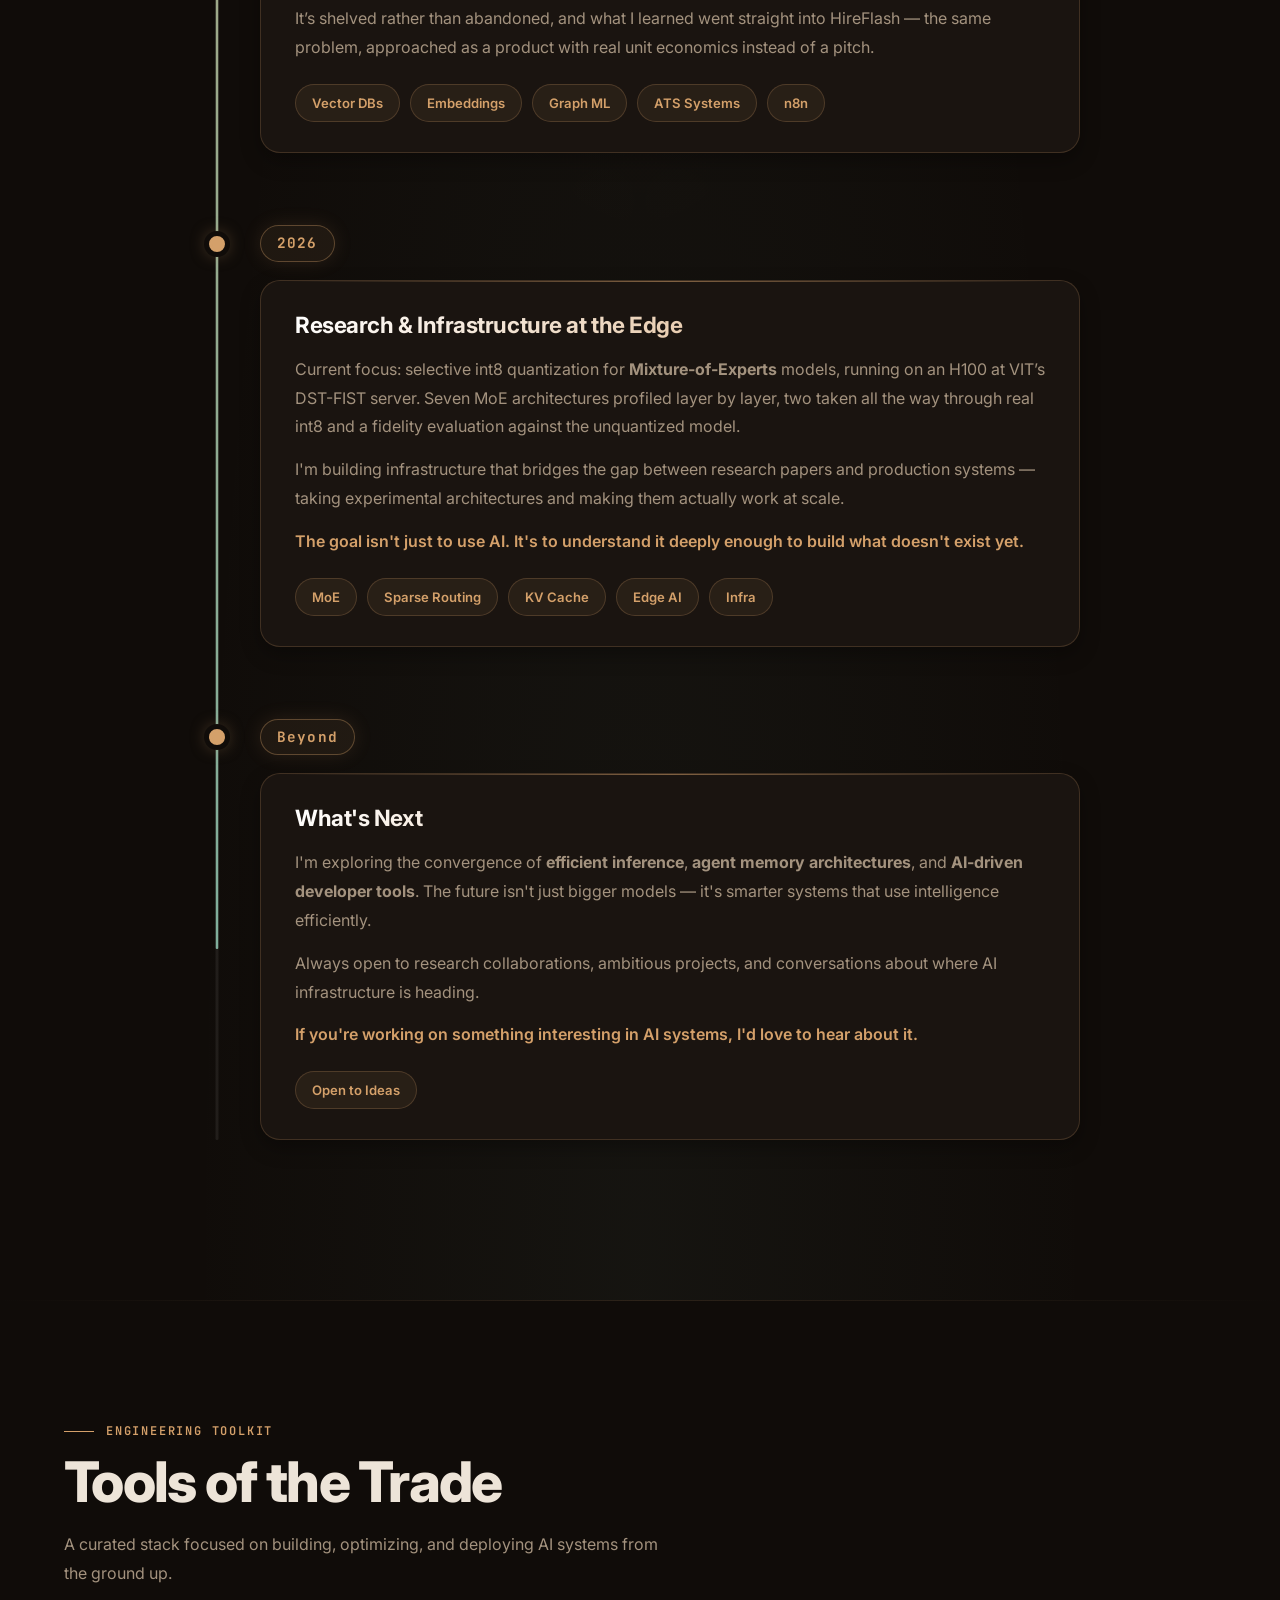
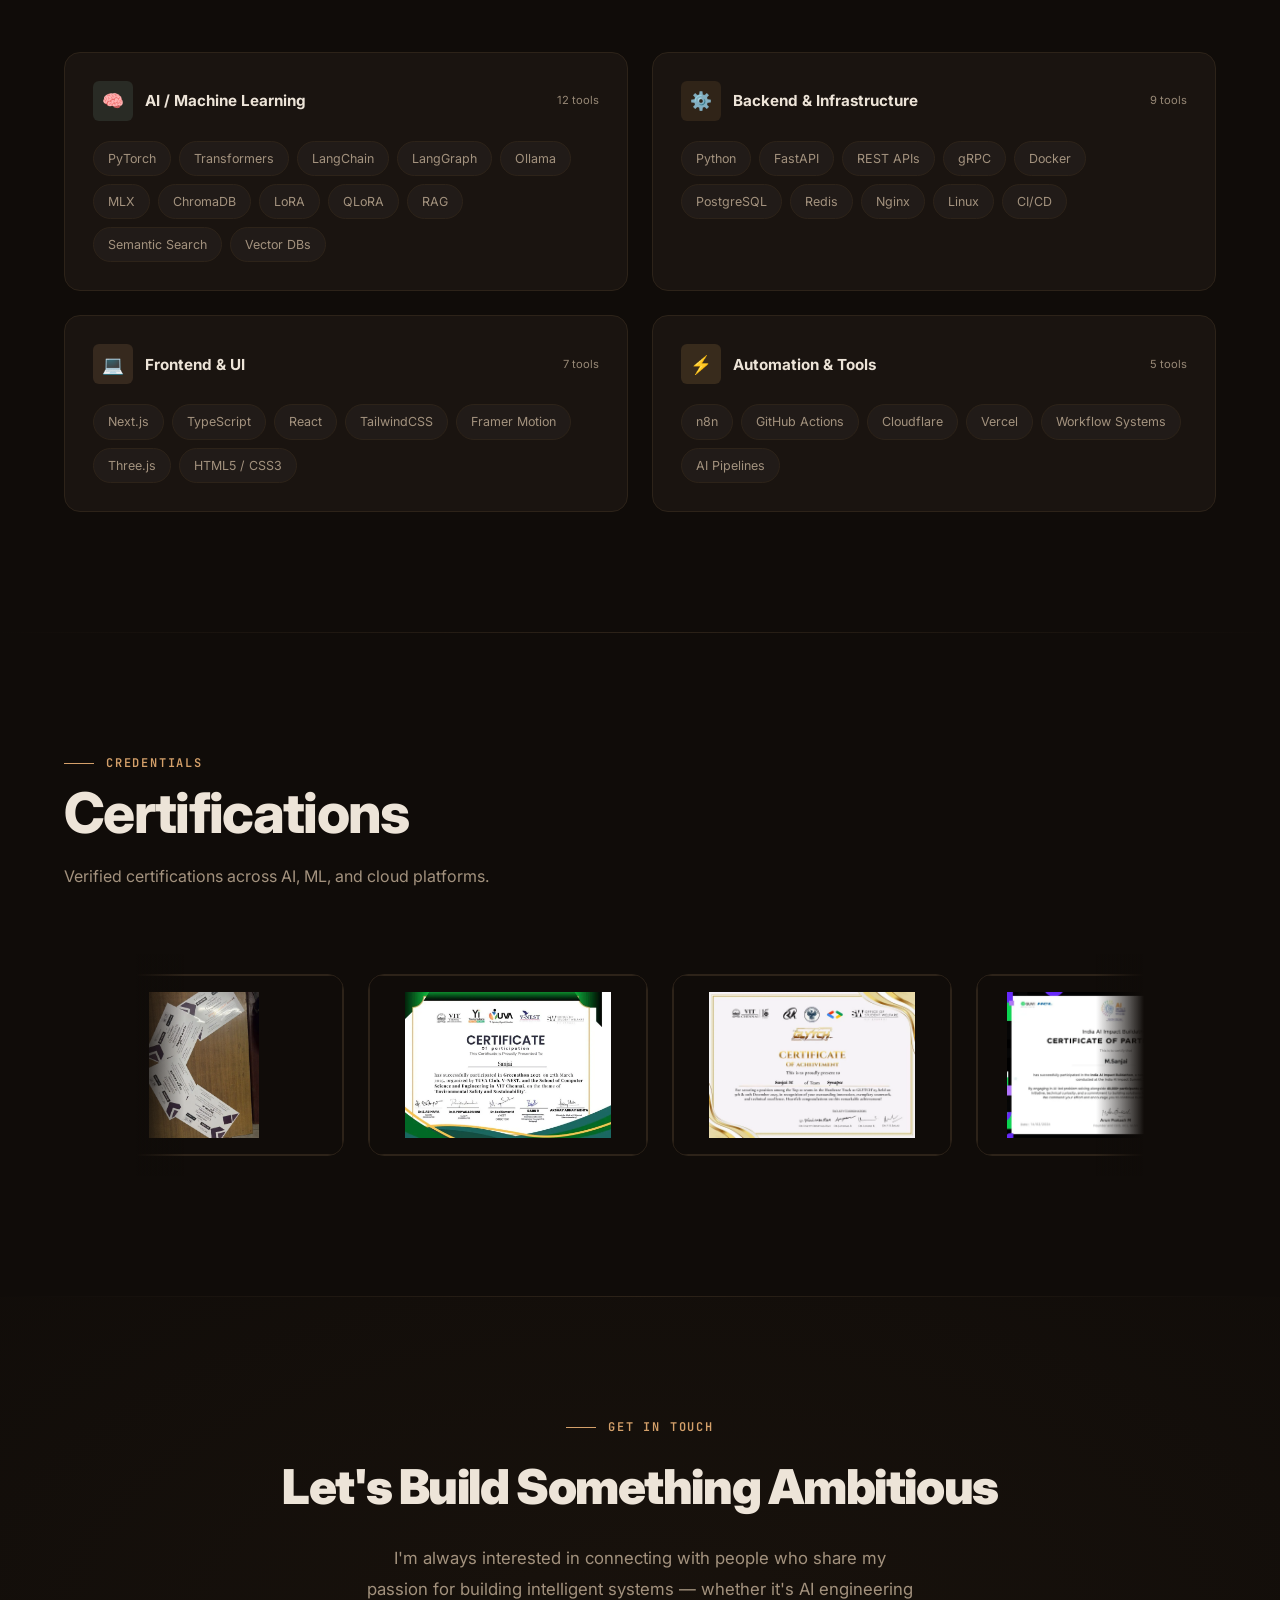
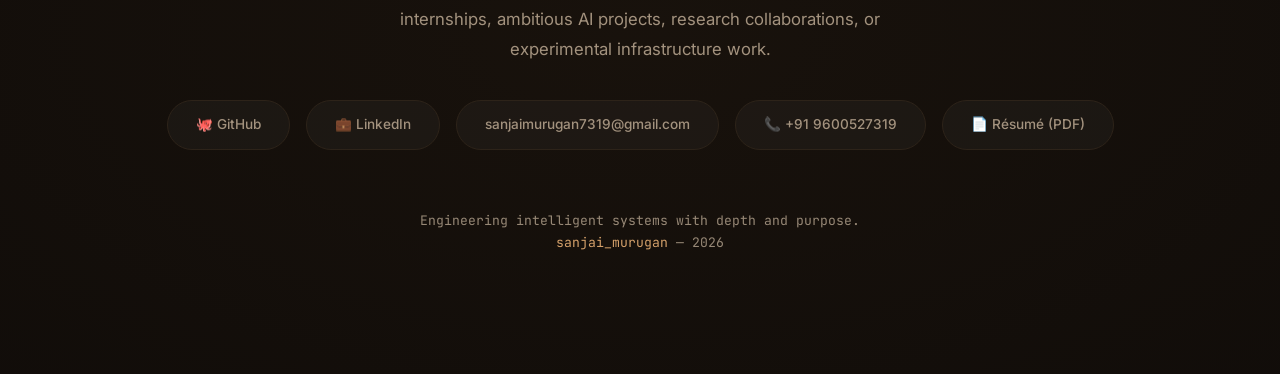
==== commit a5509609: "Add py-alpha-29m, the 29.5M model trained from scratch Leads the project grid: the measured numbers " ====
--- a/index.html
+++ b/index.html
@@ -108,6 +108,7 @@
         "Post-training quantization",
         "Int8 quantization",
         "Large language model inference optimization",
+        "Transformer pretraining from scratch",
         "Expert routing analysis",
         "LoRA",
         "Parameter-efficient fine-tuning",
@@ -196,6 +197,21 @@
           "position": 5,
           "item": {
             "@type": "SoftwareSourceCode",
+            "name": "py-alpha-29m",
+            "description": "A 29.5M-parameter encoder-decoder transformer trained from scratch on 600M tokens of Python: custom byte-level BPE tokeniser, span-corruption pretraining and a MBPP/HumanEval evaluation harness, trained on a single Apple M4 Pro.",
+            "codeRepository": "https://github.com/Sanjai-1903/py-alpha-29m",
+            "programmingLanguage": "Python",
+            "license": "https://opensource.org/licenses/MIT",
+            "author": {
+              "@id": "https://www.sanjaimurugan.me/#person"
+            }
+          }
+        },
+        {
+          "@type": "ListItem",
+          "position": 6,
+          "item": {
+            "@type": "SoftwareSourceCode",
             "name": "RAG Chatbot",
             "description": "Retrieval-augmented generation assistant using vector search and embeddings for grounded, context-aware responses.",
             "codeRepository": "https://github.com/Sanjai-1903/rag-chatbot",
@@ -407,6 +423,7 @@
             <div class="terminal-line"><span class="terminal-output">— Building production-grade local LLM systems</span></div>
             <div class="terminal-line"><span class="terminal-output">— Researching efficient inference & agent architectures</span></div>
             <div class="terminal-line"><span class="terminal-prompt">❯</span> ls projects/</div>
+            <div class="terminal-line"><span class="terminal-output">— py-alpha-29m (trained from scratch)</span></div>
             <div class="terminal-line"><span class="terminal-output">— multi-agent-coding-system</span></div>
             <div class="terminal-line"><span class="terminal-output">— rag-portfolio-assistant</span></div>
             <div class="terminal-line"><span class="terminal-output">— vision-lowlight-detection</span></div>
@@ -425,7 +442,7 @@
       </div>
       <div class="stat-divider"></div>
       <div class="stat-item">
-        <div class="stat-number" id="metric-projects" data-target="6">0</div>
+        <div class="stat-number" id="metric-projects" data-target="7">0</div>
         <div class="stat-label">AI Projects</div>
       </div>
       <div class="stat-divider"></div>
@@ -531,7 +548,58 @@
 
     <div class="projects-grid">
       <!-- Project 1 -->
-      
+      <div class="project-card fade-up">
+        <div class="project-card-inner">
+          <div class="project-tagline">&#129302; Language Models &middot; From Scratch</div>
+          <h3 class="project-title">py-alpha-29m &mdash; A 29.5M Encoder-Decoder Trained From Scratch</h3>
+          <div class="project-date">Nov 2026</div>
+          <p class="project-tagline-text">"Own tokeniser, own corpus, own pretraining objective, own evaluation harness &mdash; on one laptop."</p>
+          <p class="project-desc">
+            A 29.5M-parameter encoder-decoder transformer built end to end: a byte-level BPE
+            tokeniser, 600M tokens of deduplicated and decontaminated Python, T5-style span-corruption
+            pretraining, then fine-tuning on 500,000 (request, code) pairs mined from docstrings. All
+            of it on a single Apple M4 Pro at ~30,000 tokens/sec, in 6h 20m of training. It writes
+            syntactically valid Python 90% of the time and almost never writes <em>correct</em>
+            Python &mdash; the numbers are reported as measured, including the ones that didn't move.
+          </p>
+          <ul class="project-features">
+            <li>4 encoder + 12 decoder blocks, cross-attention every layer, SwiGLU, tied output projection</li>
+            <li>Training data decontaminated against HumanEval and MBPP by 13-gram overlap before training</li>
+            <li>Self-tests per component: initial loss at ln(vocab), causality, cross-attention padding isolation</li>
+            <li>Own MBPP + HumanEval harness with best-of-n sampling and token-level accuracy</li>
+          </ul>
+          <div class="project-metrics">
+            <div class="metric-item"><strong>29.5M</strong> parameters, 600M training tokens</div>
+            <div class="metric-item"><strong>1.2153</strong> val loss, 74.6% token accuracy (stage 1)</div>
+            <div class="metric-item"><strong>90%</strong> parse rate &middot; 1.7% HumanEval pass@1</div>
+          </div>
+          <div class="project-tech">
+            <span>PyTorch</span><span>MPS / Apple Silicon</span><span>Byte-level BPE</span><span>Span Corruption</span>
+          </div>
+          <div class="project-buttons">
+            <a href="https://github.com/Sanjai-1903/py-alpha-29m" target="_blank" rel="noopener" class="project-btn primary">
+              &#128025; GitHub
+            </a>
+            <a href="https://www.linkedin.com/feed/update/urn:li:activity:7523790726774611968/" target="_blank" rel="noopener" class="project-btn primary">
+              &#128188; LinkedIn
+            </a>
+          </div>
+          <div class="expand-section">
+            <button class="expand-toggle" onclick="toggleExpand(this)">&#9656; What the Experiments Established</button>
+            <div class="expand-content">
+              <div class="expand-inner">
+                <h4>Four interventions: every one that addressed format worked, none moved correctness</h4>
+                <ul class="stagger-list">
+                  <li><strong>Conditioning is not the bottleneck.</strong> Handed the function name and parameter list &mdash; two of its three jobs removed &mdash; parse rate rose 90% &rarr; 97% and pass@1 stayed at 0%. The limit is composing logic, not understanding the request.</li>
+                  <li><strong>Nothing is hiding in the distribution.</strong> Best-of-10 never beat greedy at any temperature, and parse rate collapses from 88% to 2% as temperature rises to 0.8. The mass behind the argmax is noise, not plausible alternatives.</li>
+                  <li><strong>42% of the parameters exist to read the request</strong> &mdash; encoder embedding, encoder layers and cross-attention &mdash; while fine-tuning requests average 18 tokens. The encoder-decoder split was chosen to learn cross-attention, not for efficiency.</li>
+                  <li><strong>Register, not noise, is the data problem.</strong> Docstring-mined pairs are library plumbing, because nobody documents <code>def reverse(s): return s[::-1]</code>. No amount of filtering creates tutorial-style code that isn't in the corpus.</li>
+                </ul>
+              </div>
+            </div>
+          </div>
+        </div>
+      </div>
 
       <!-- Project 2 -->
       <div class="project-card fade-up">
@@ -1365,13 +1433,10 @@
 <script defer src="/_vercel/insights/script.js"></script>
 <script defer src="/_vercel/speed-insights/script.js"></script>
 
-<!-- Umami — gives the one thing Vercel's free tier will not: custom events,
-     so you can tell whether people actually reach the research section.
-     To turn on: create the site at cloud.umami.is (free), paste the website
-     id below, and uncomment the tag.
+<!-- Umami — page views plus custom events, which Vercel's free tier does not
+     give. Cookieless, so no consent banner. -->
 <script defer src="https://cloud.umami.is/script.js"
-        data-website-id="PASTE-UMAMI-WEBSITE-ID-HERE"></script>
--->
+        data-website-id="eb83e3c7-adec-41b5-873e-58ff8c8f940d"></script>
 
 </body>
 </html>
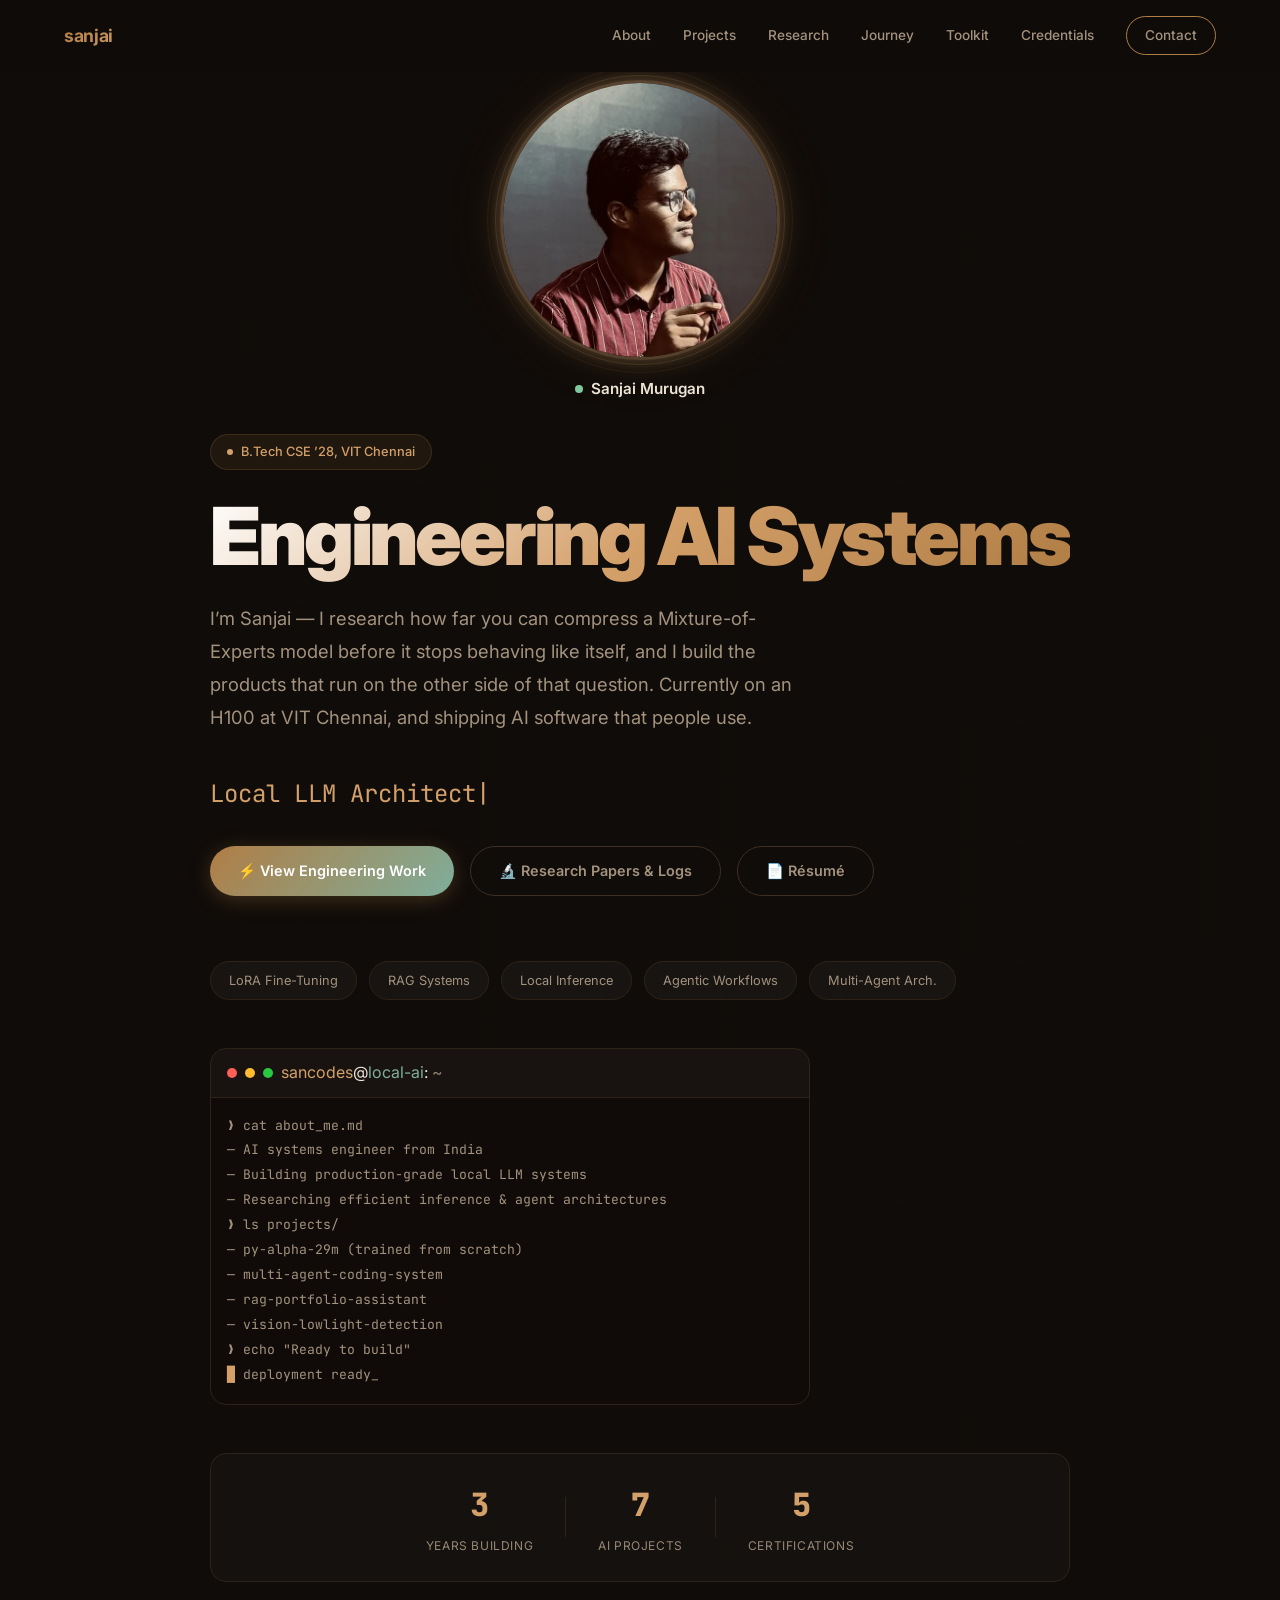
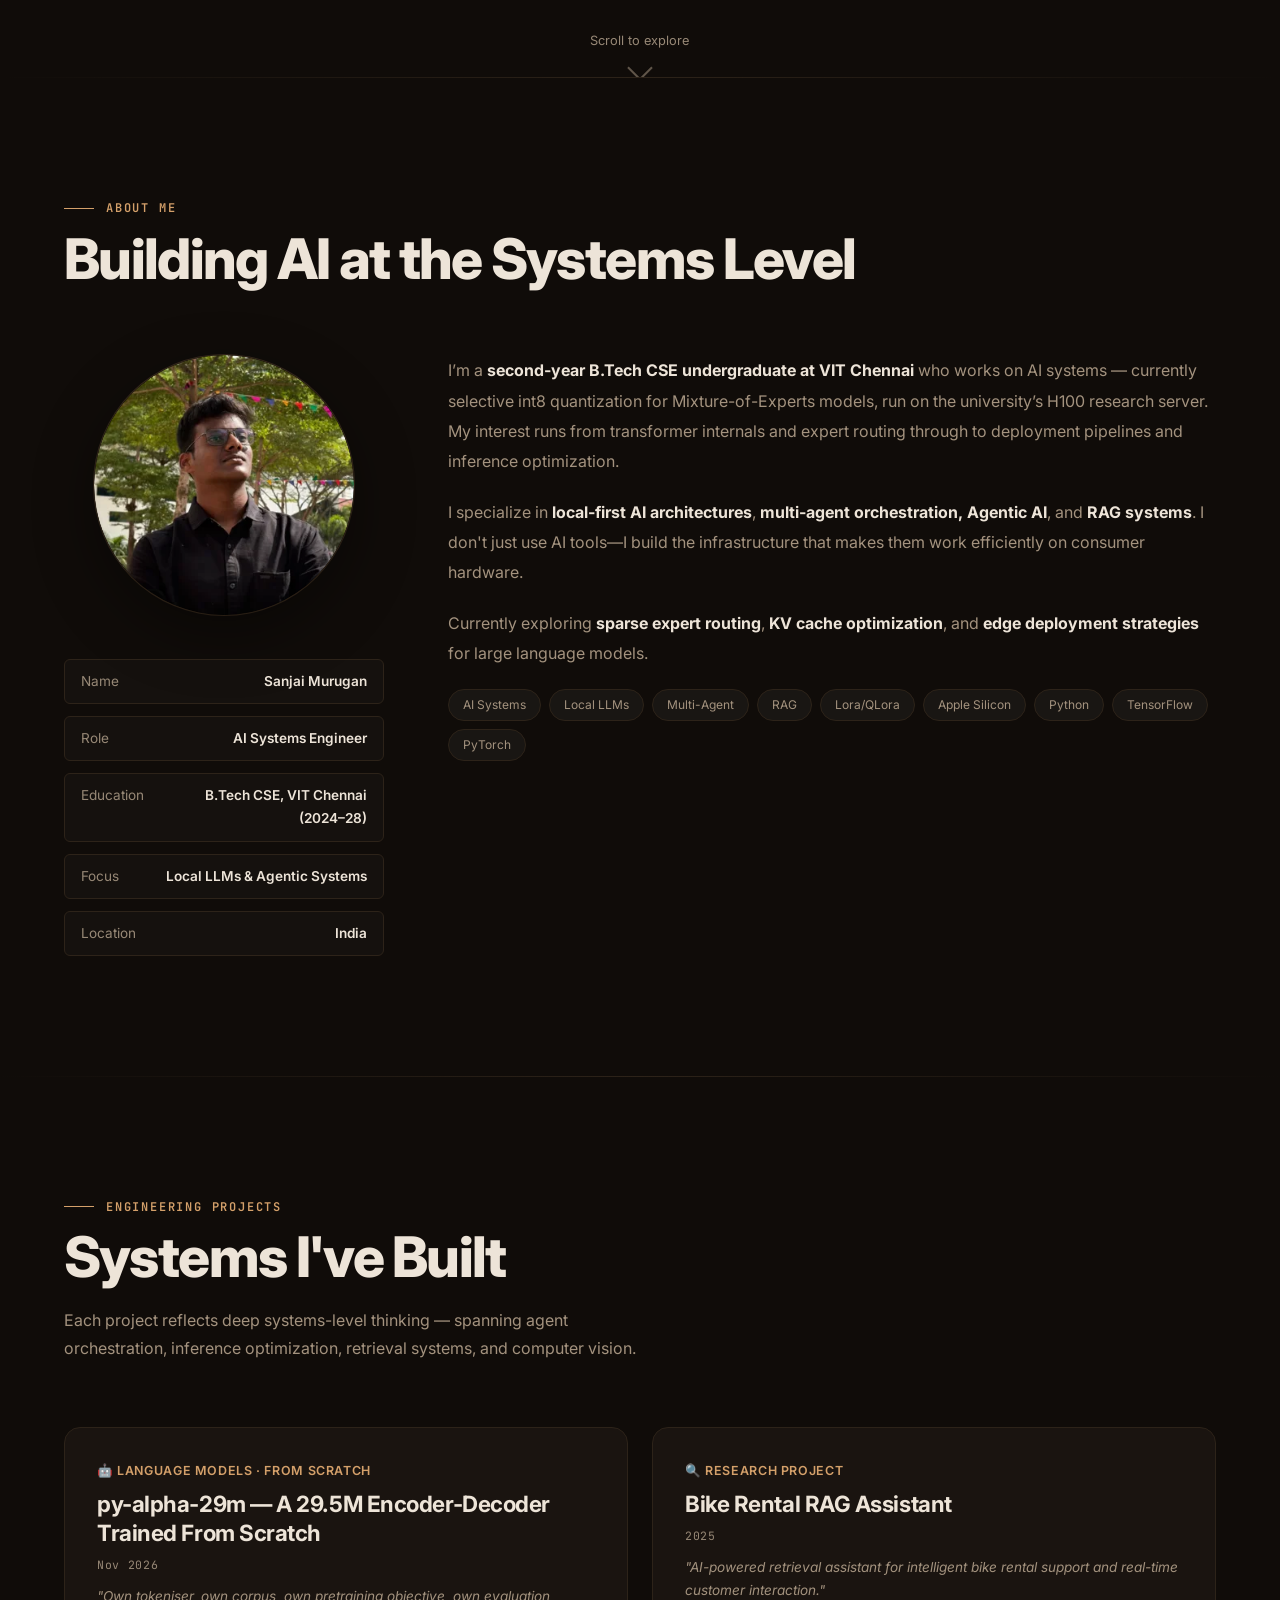
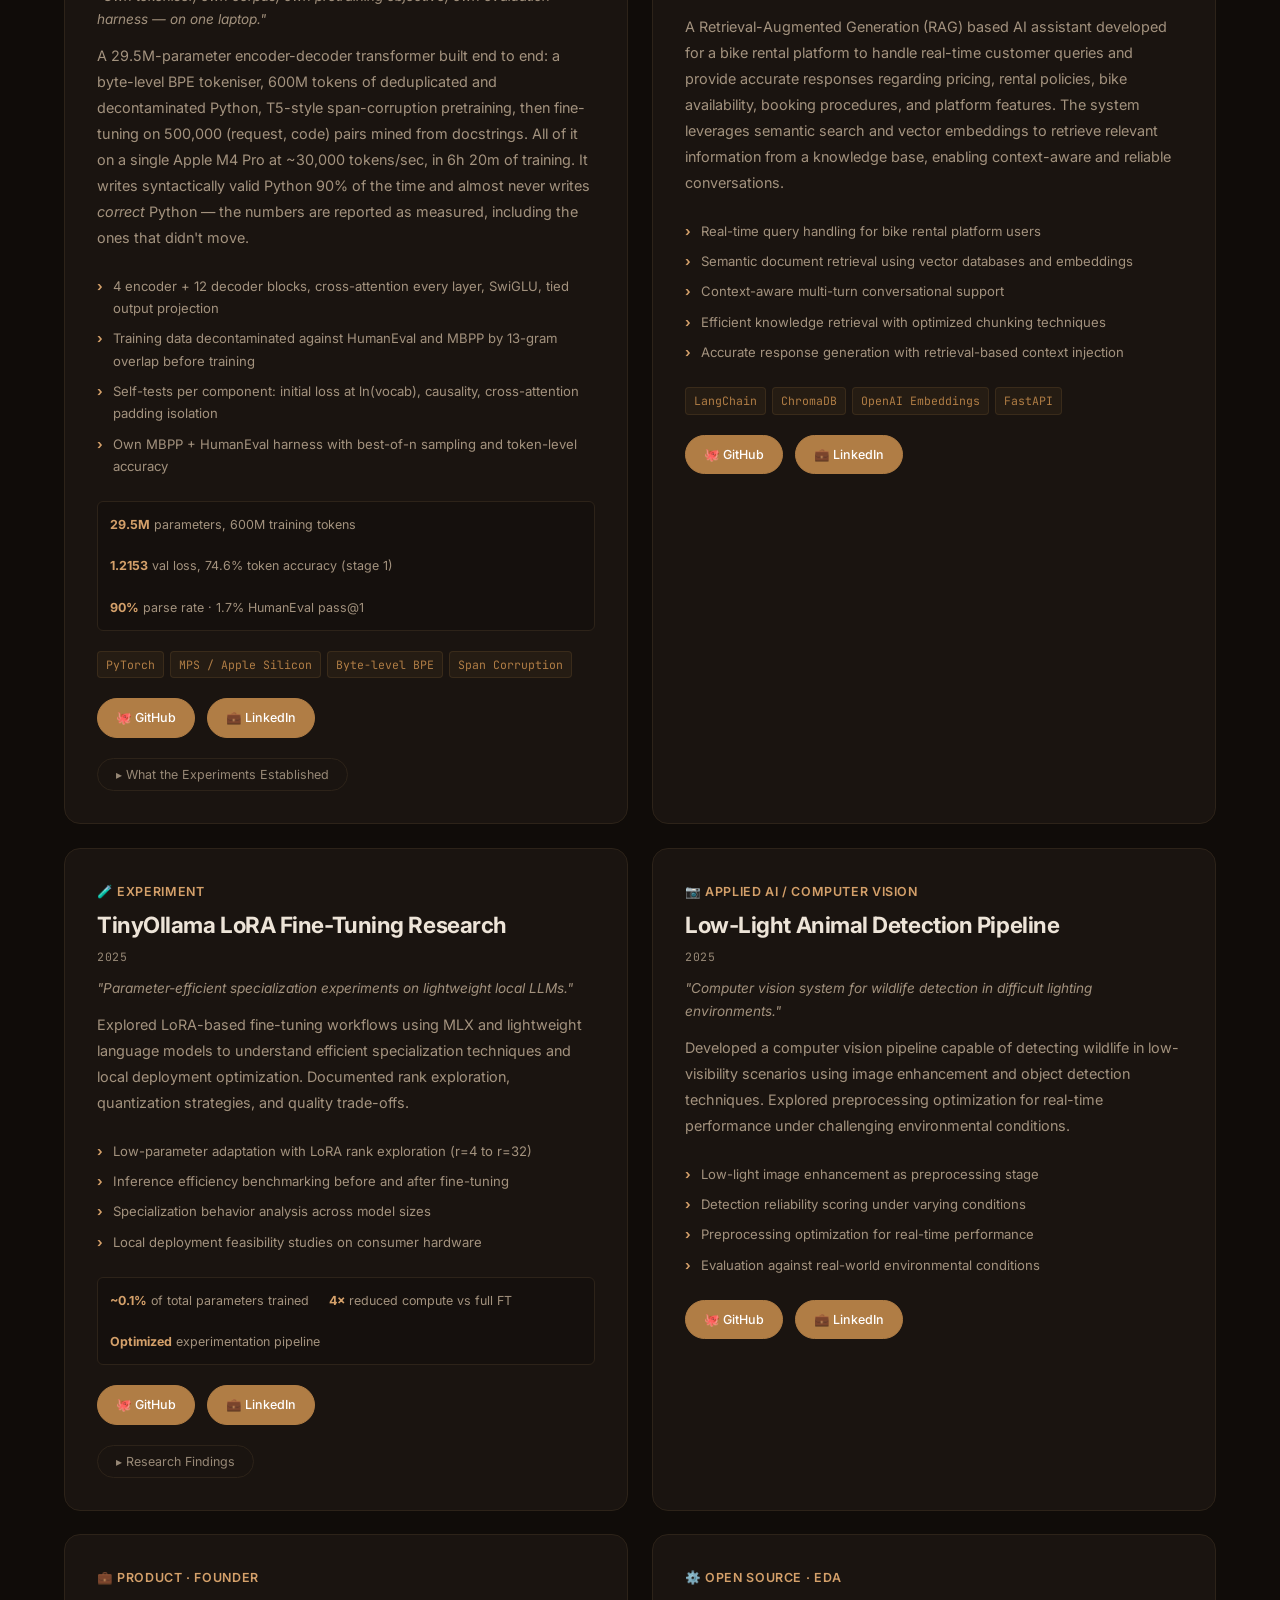
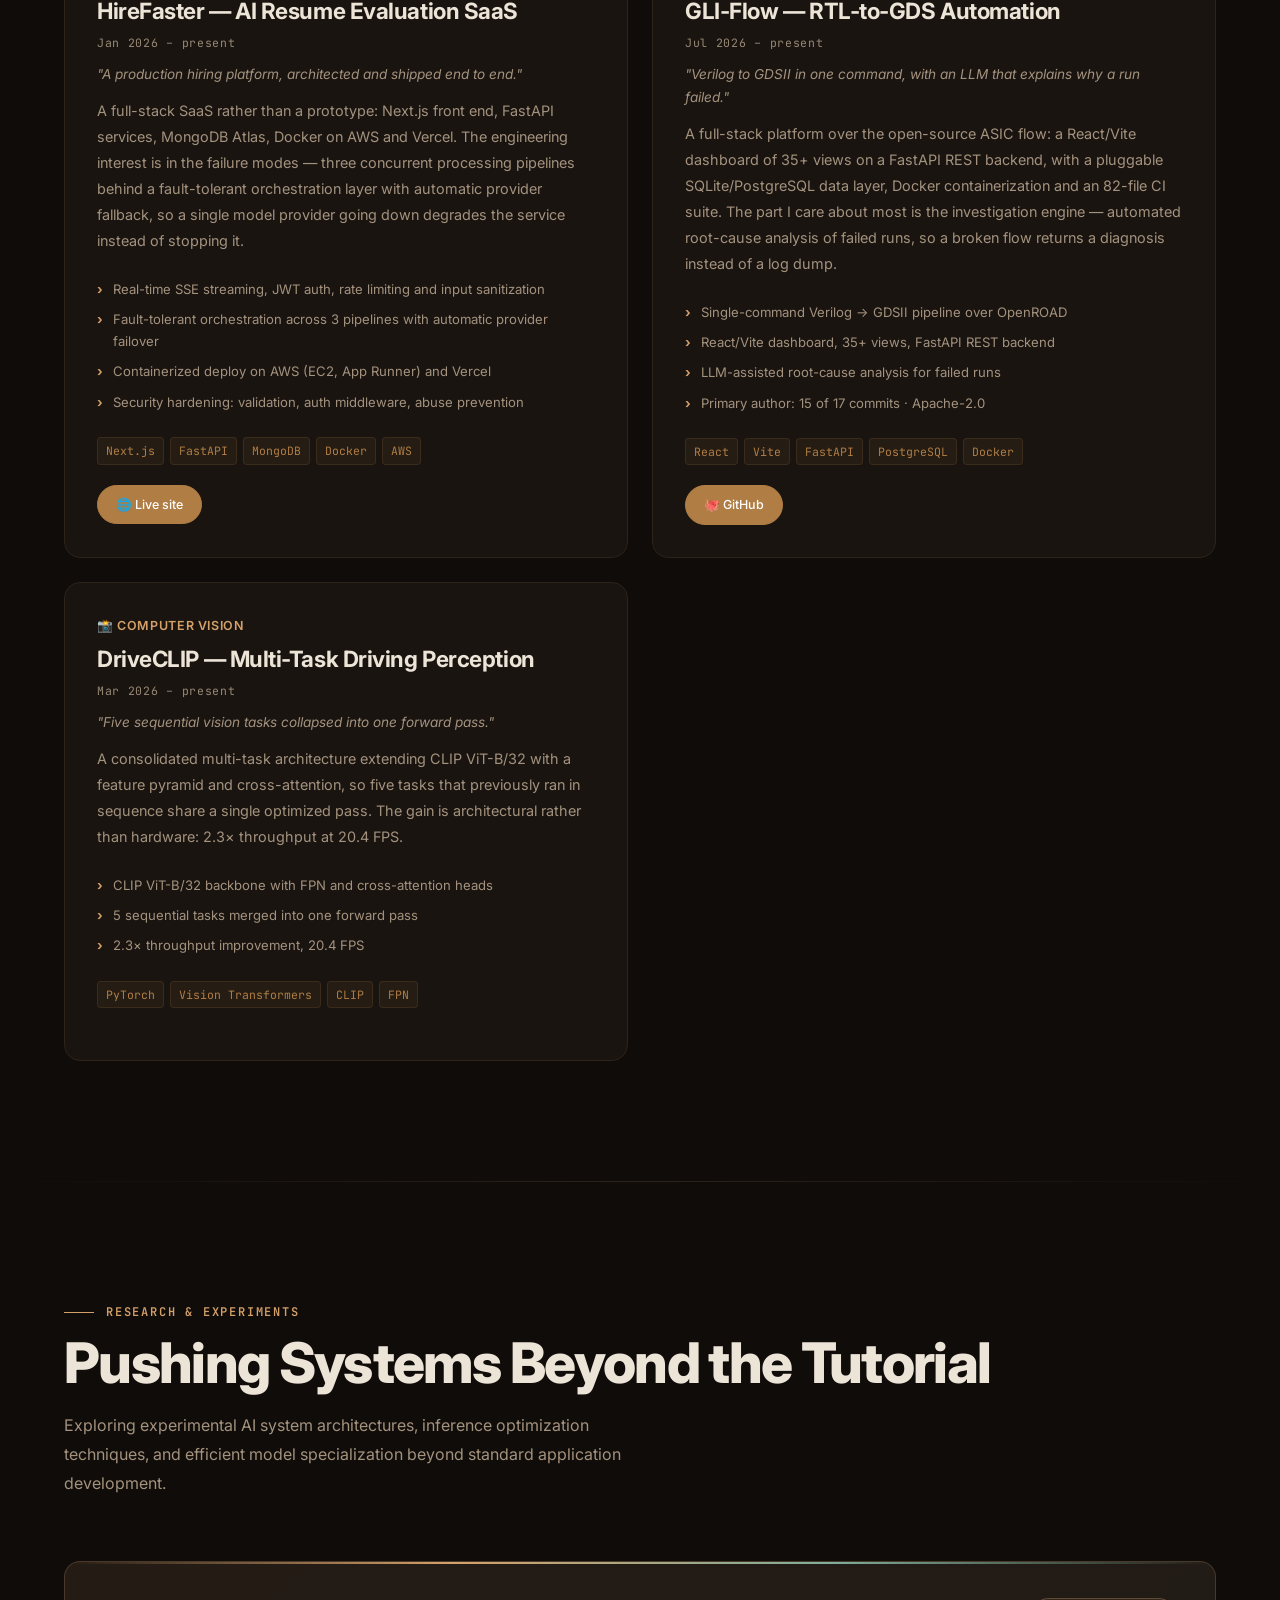
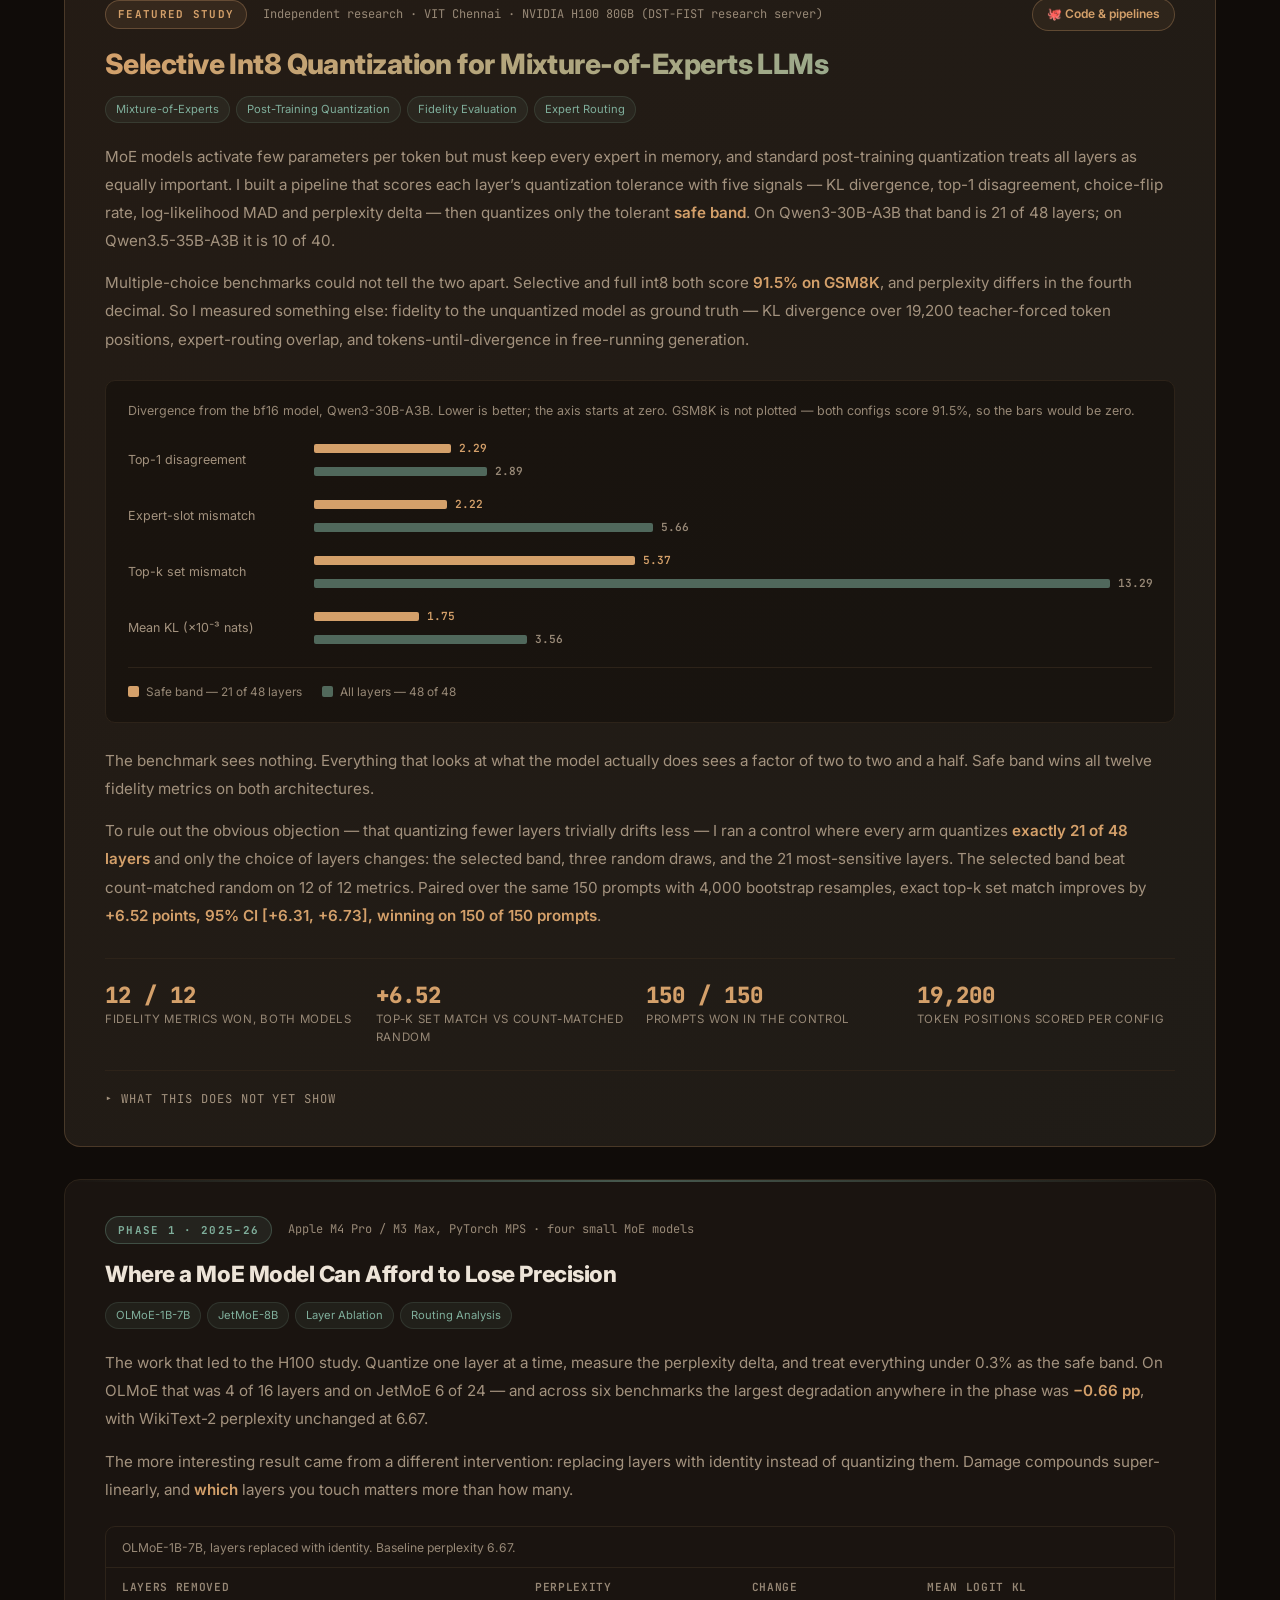
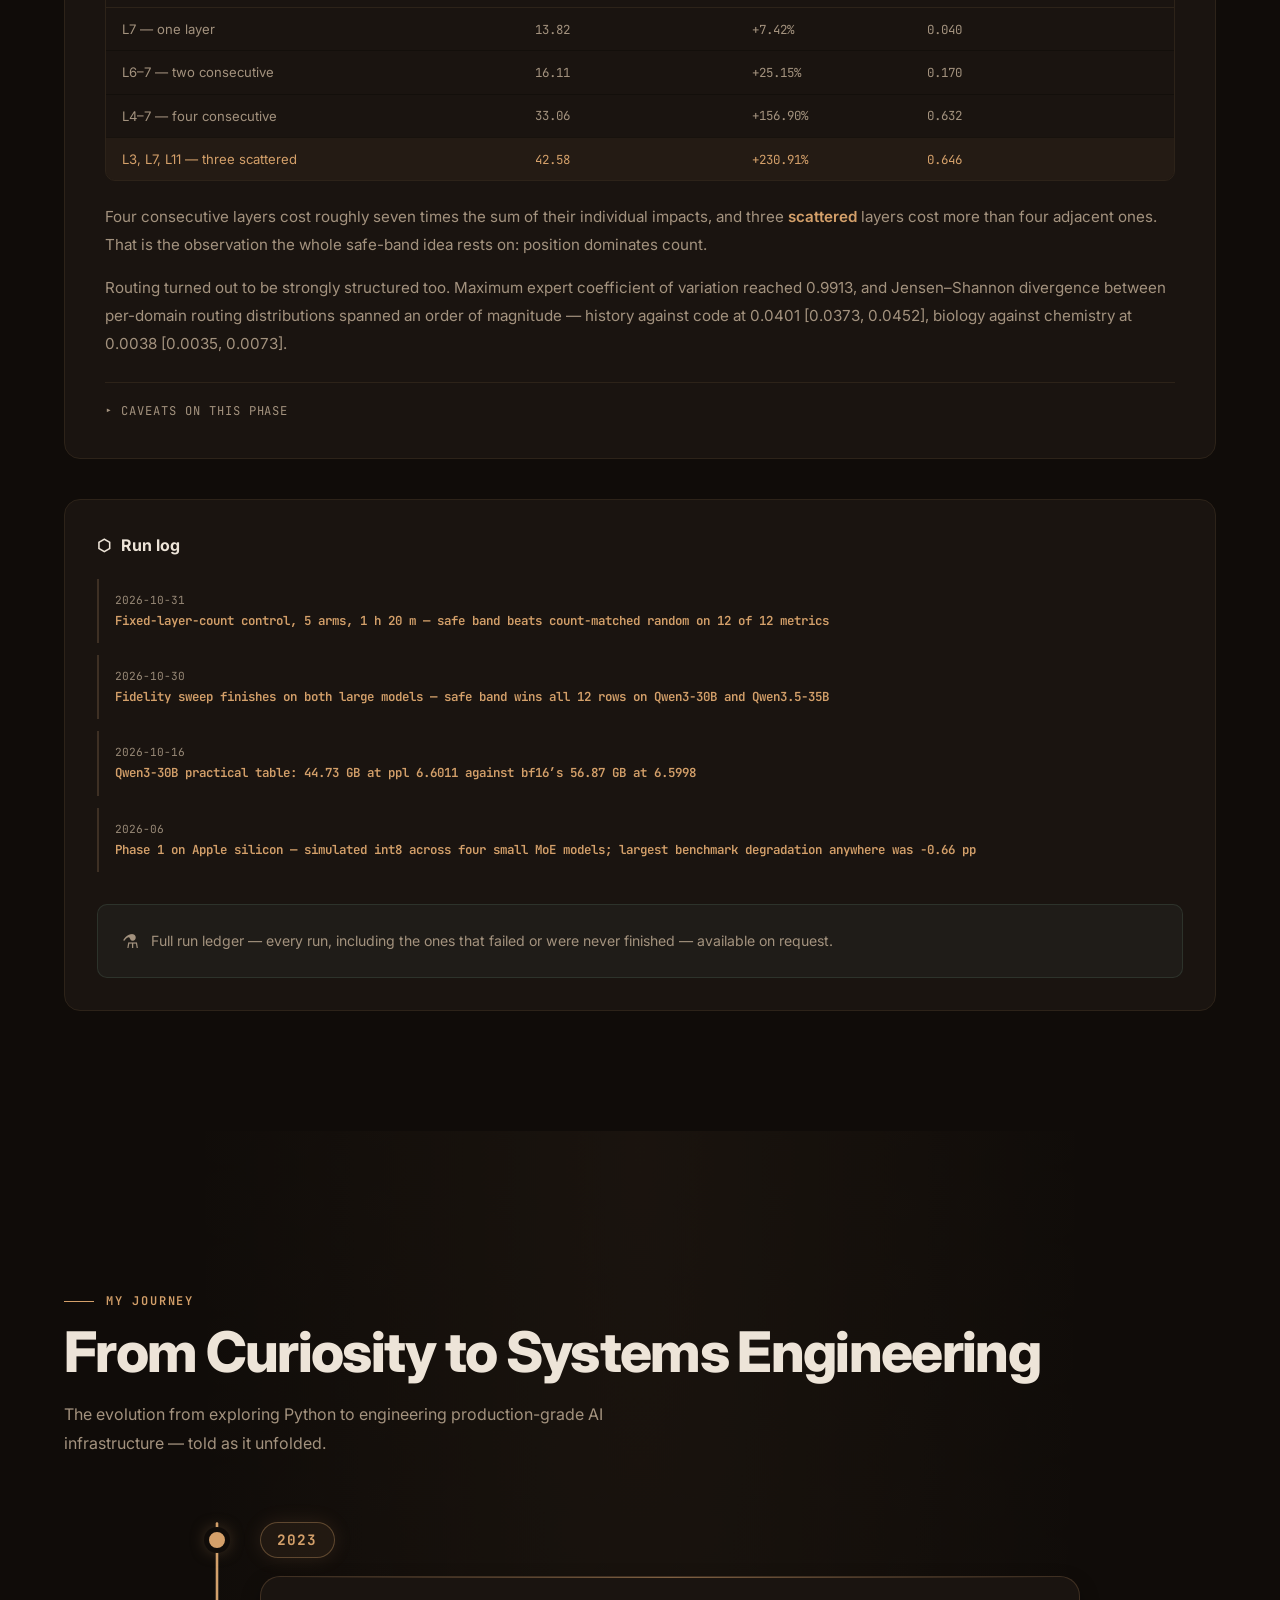
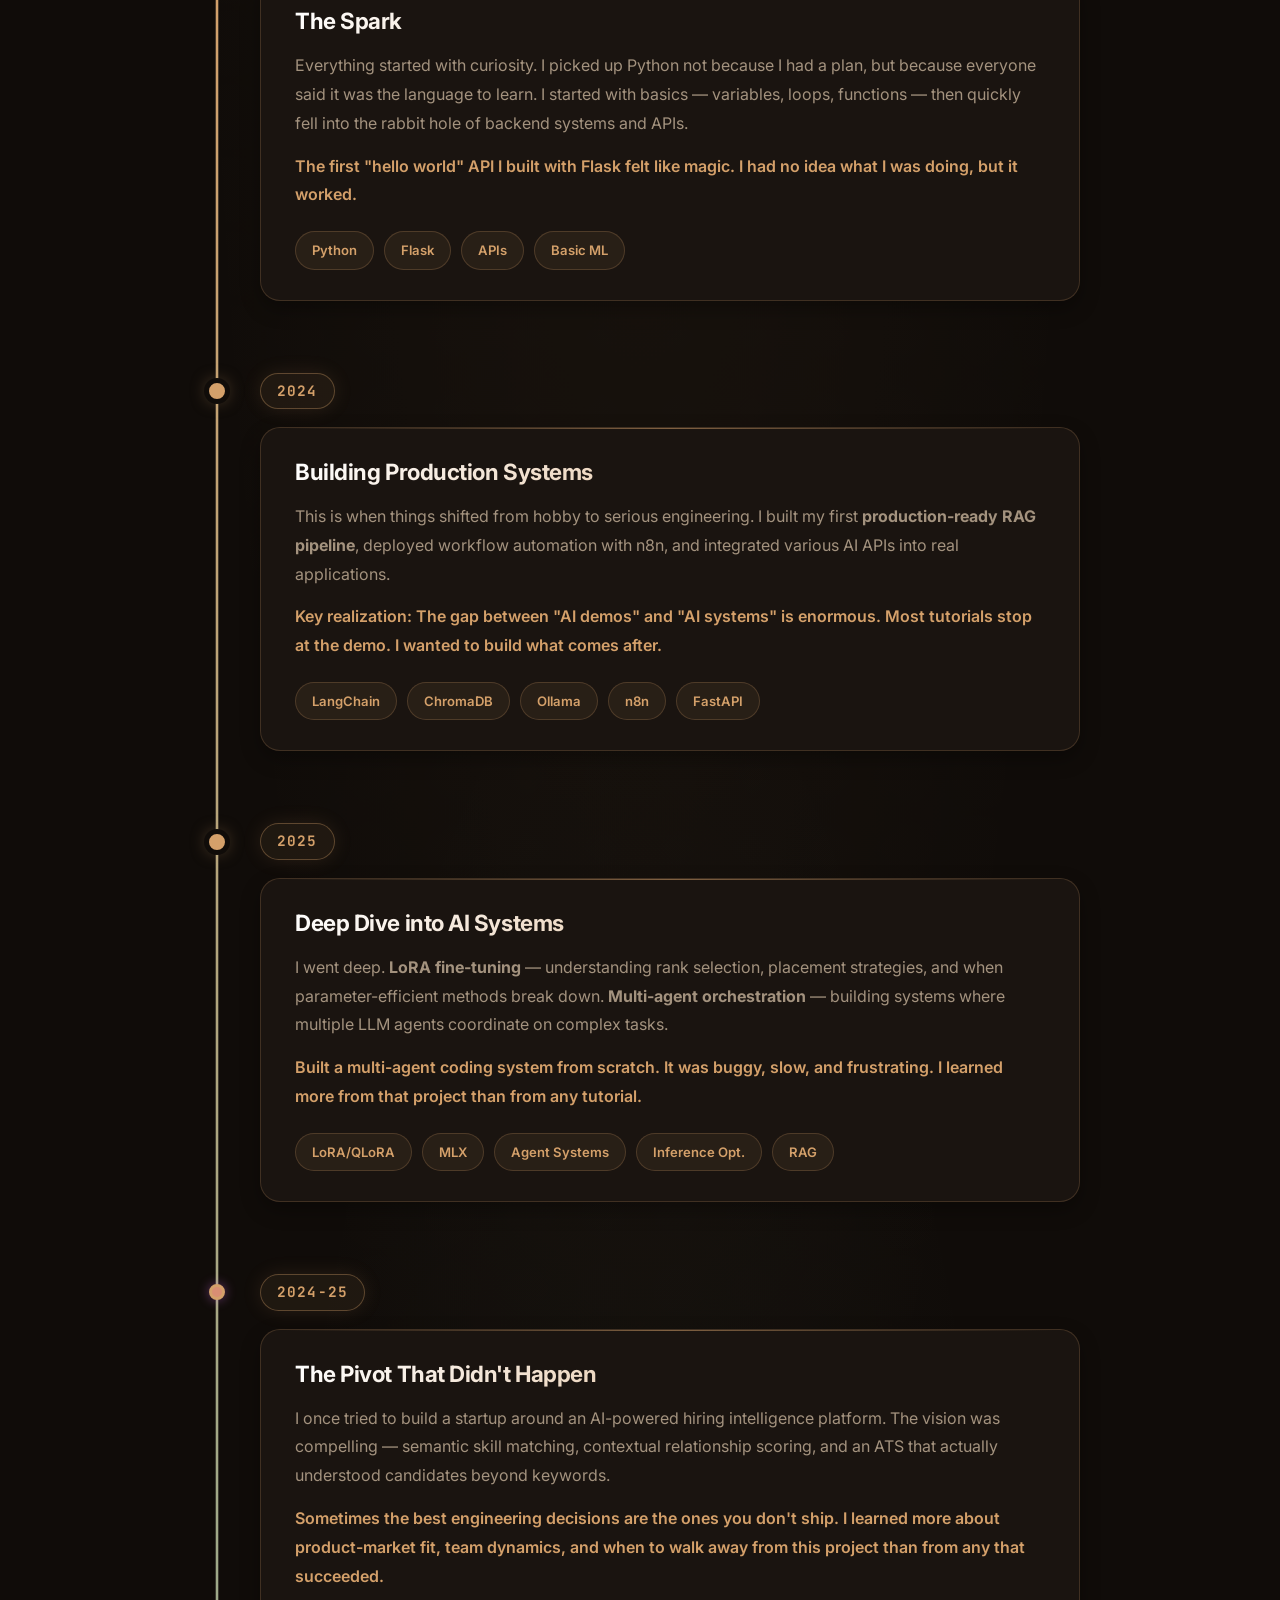
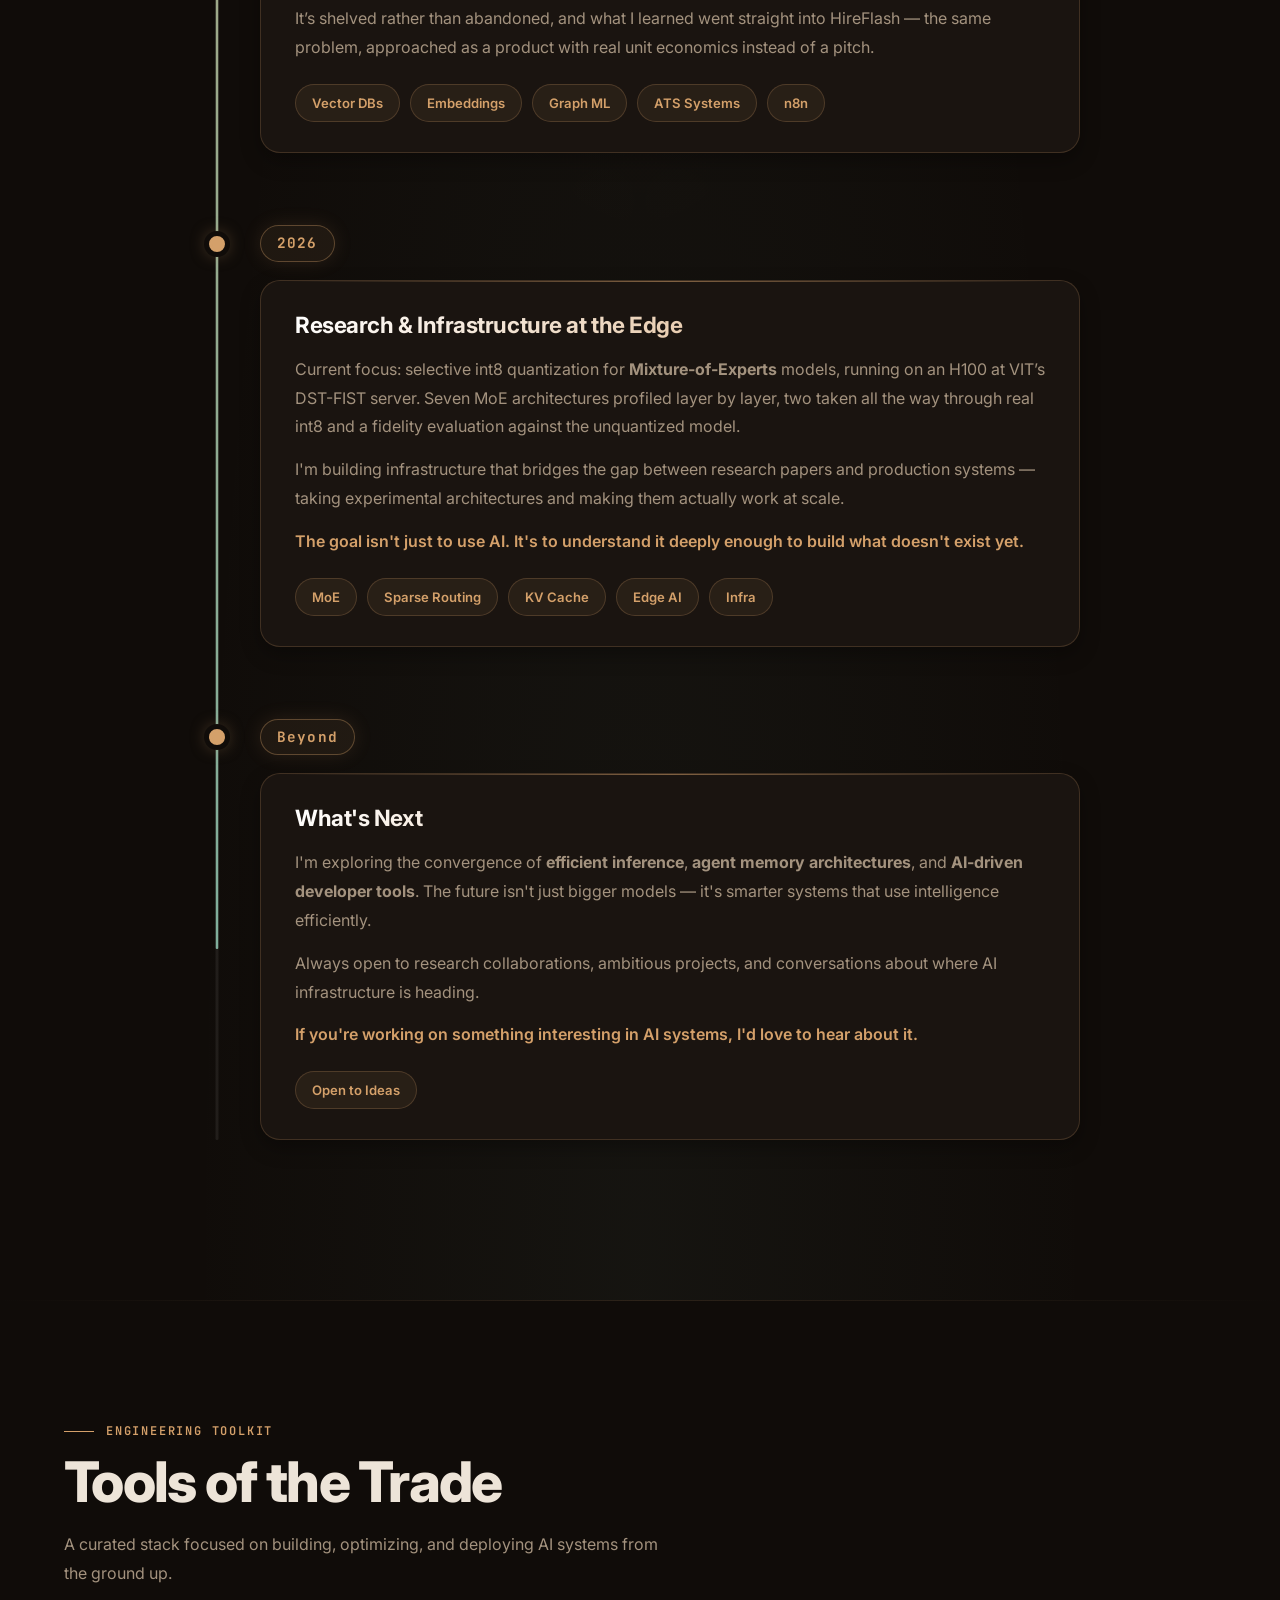
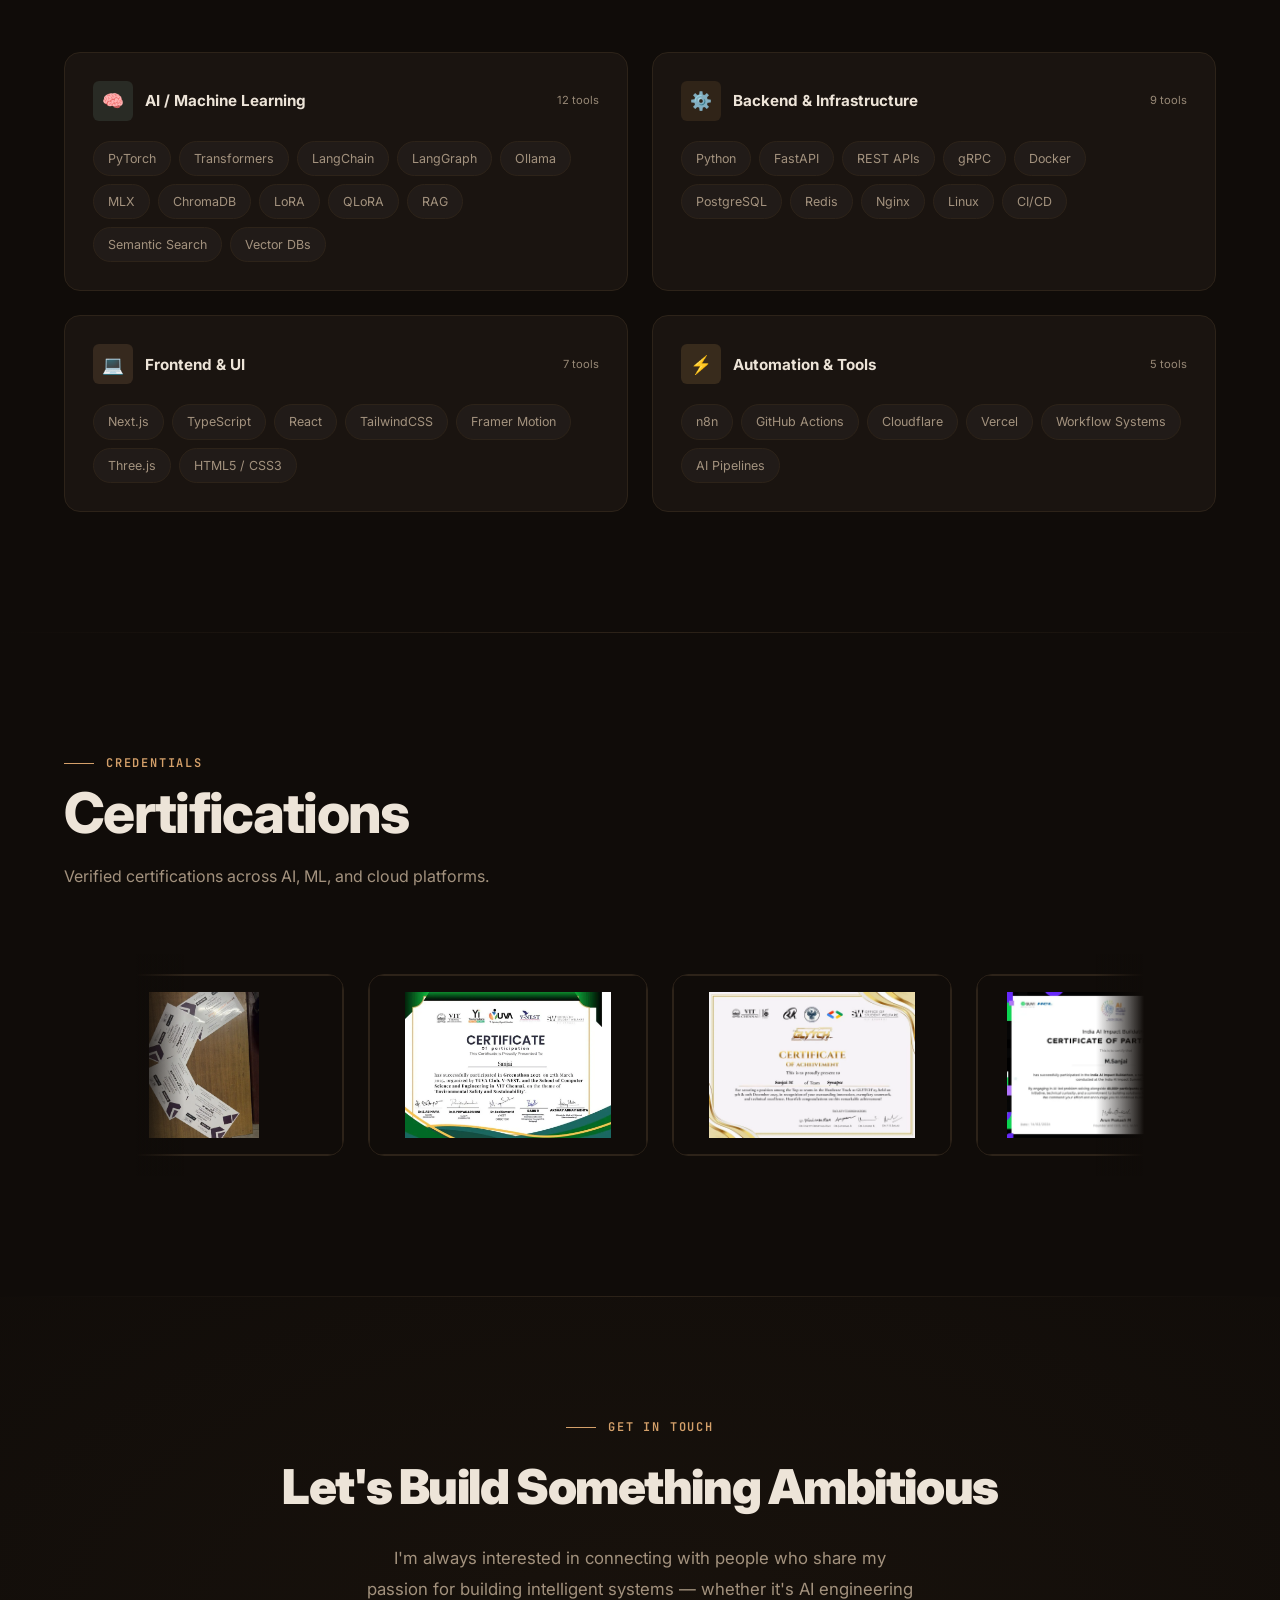
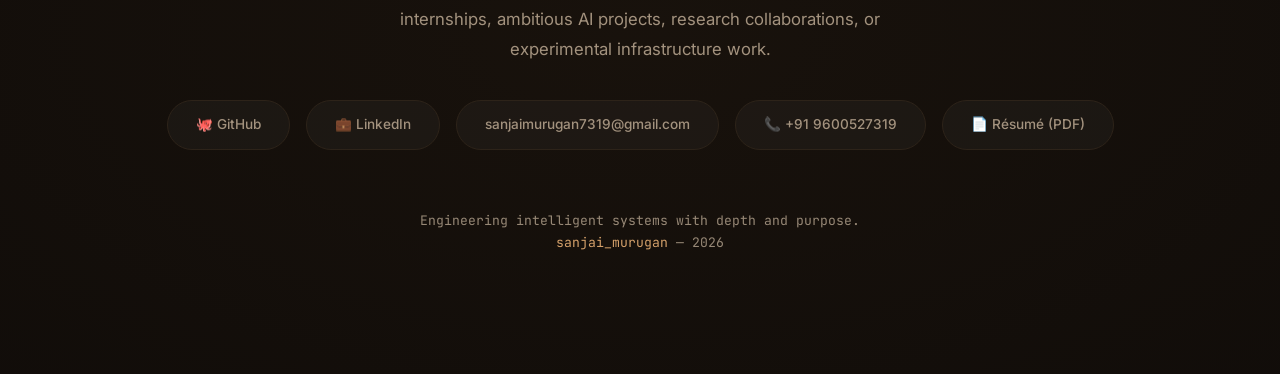
==== commit 4635b539: "Drop the internship line from the hero badge Co-Authored-By: Claude Opus 5 <noreply@anthropic.com>" ====
--- a/index.html
+++ b/index.html
@@ -375,7 +375,7 @@
       <div class="hero-content">
         <div class="hero-badge">
           <span class="dot"></span>
-          <span>B.Tech CSE &rsquo;28, VIT Chennai &middot; open to AI/ML internships</span>
+          <span>B.Tech CSE &rsquo;28, VIT Chennai</span>
         </div>
 
         <h1 class="hero-headline">
